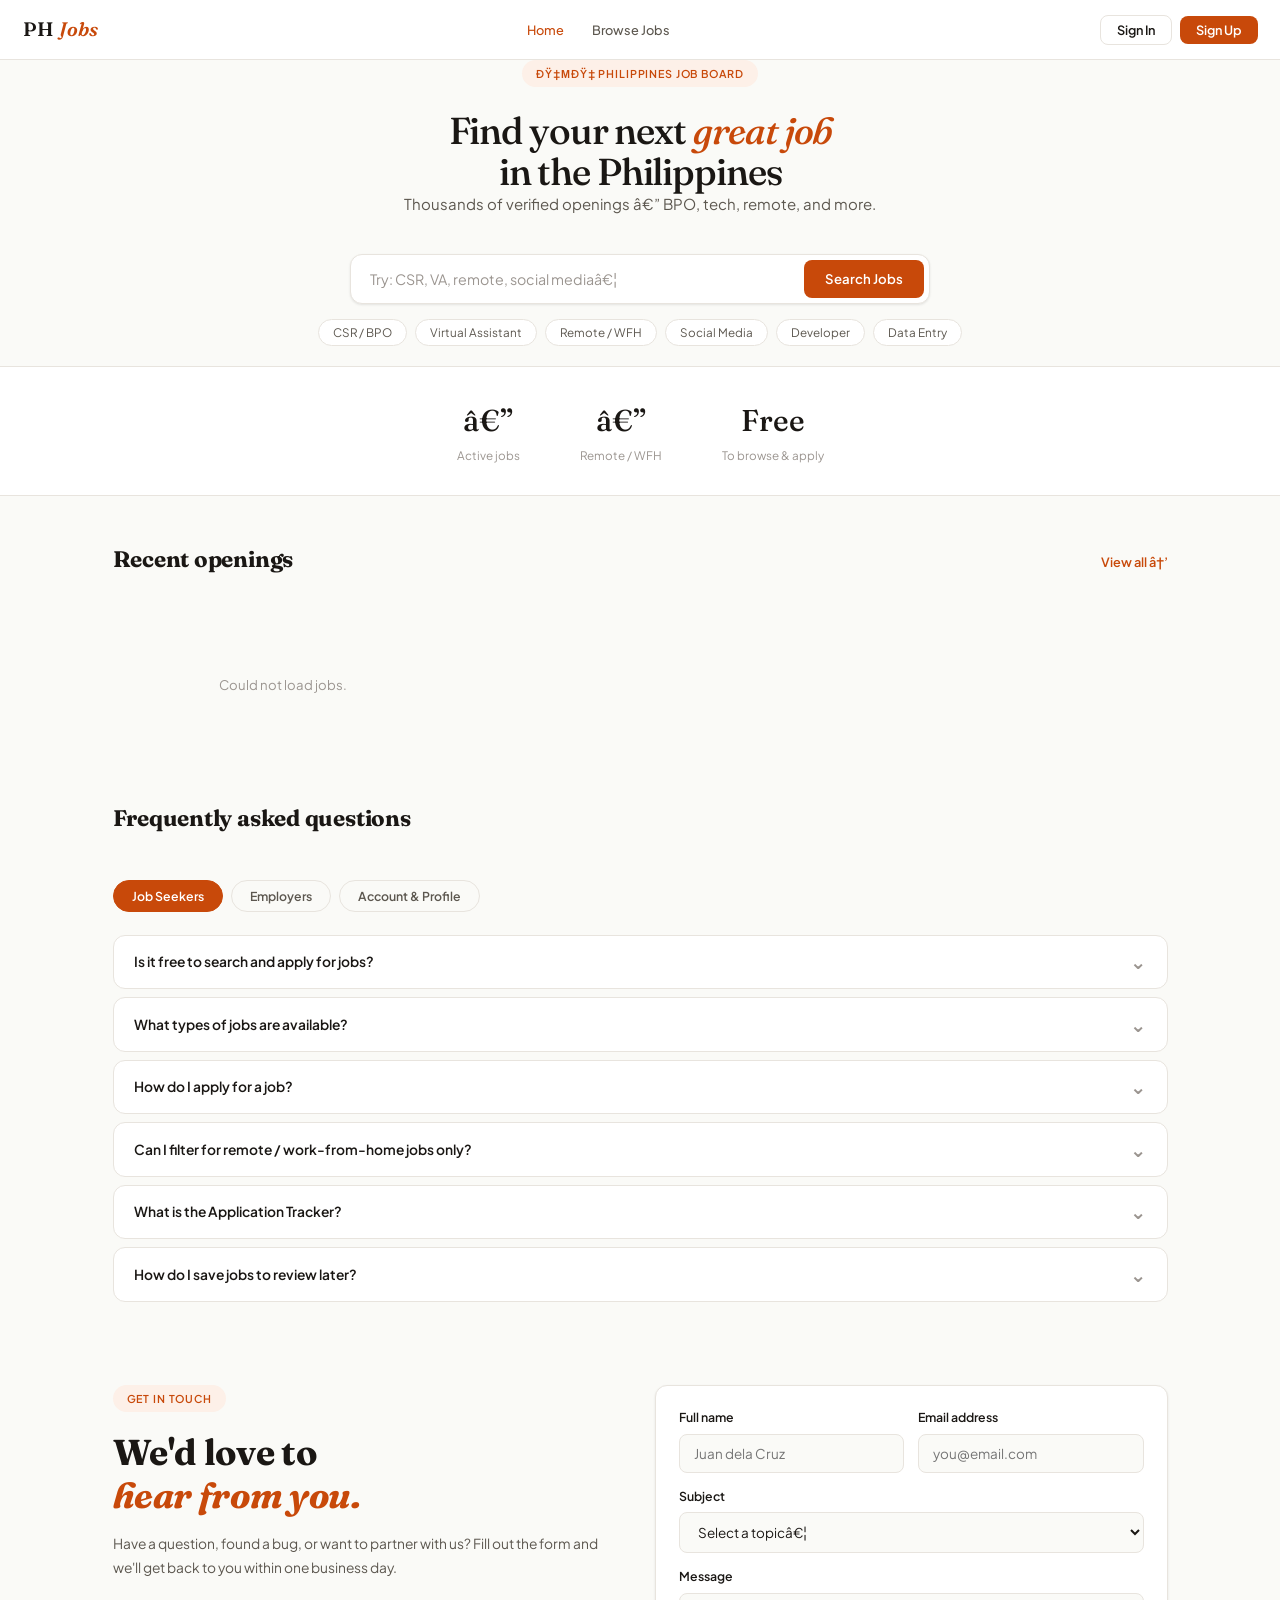
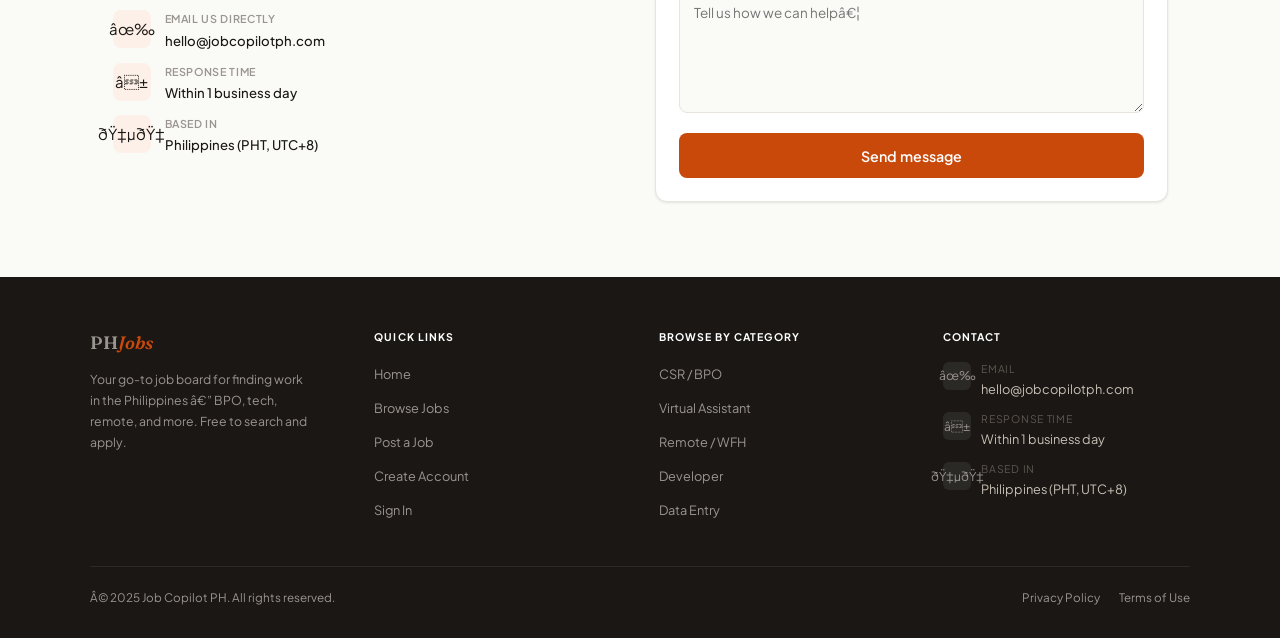
==== index.html @ 5a7975ee "V3: Original Job Copilot PH brand restored, working API, Part of RankFixer" ====
<!DOCTYPE html>
<html lang="en">
<head>
<meta charset="UTF-8" />
<meta name="viewport" content="width=device-width, initial-scale=1.0" />
<title>Job Copilot PH — Structured Remote Opportunities | Part of RankFixer</title>
<meta name="description" content="Job Copilot PH — curated operational roles within the RankFixer ecosystem. Facility-based teams, structured pathways, and workforce intelligence for the Philippine remote work market.">
<meta property="og:title" content="Job Copilot PH — Structured Remote Opportunities">
<meta property="og:description" content="Curated operational roles — part of the RankFixer managed workforce ecosystem.">
<meta property="og:url" content="https://jobs.rankfixer.co">
<meta property="og:type" content="website">
<link rel="icon" type="image/svg+xml" href="/favicon.svg">
<link rel="preconnect" href="https://fonts.googleapis.com" />
<link rel="preconnect" href="https://fonts.gstatic.com" crossorigin />
<link href="https://fonts.googleapis.com/css2?family=Fraunces:ital,opsz,wght@0,9..144,300;0,9..144,500;0,9..144,600;1,9..144,300&family=Plus+Jakarta+Sans:wght@400;500;600&display=swap" rel="stylesheet" />
<link rel="stylesheet" href="styles.css" />
<!-- Google tag (gtag.js) -->
<script async src="https://www.googletagmanager.com/gtag/js?id=G-9Y99CJ20H4"></script>
<script>
window.dataLayer = window.dataLayer || [];
function gtag(){dataLayer.push(arguments);}
gtag('js', new Date());
gtag('config', 'G-9Y99CJ20H4');

// Track engagement events
document.addEventListener('click', function(e) {
  var el = e.target.closest('.apply-btn');
  if (el) { gtag('event', 'click_apply', { event_category: 'engagement' }); return; }
  el = e.target.closest('.outline-btn');
  if (el) {
    if (el.textContent.includes('Save')) gtag('event', 'click_save', { event_category: 'engagement' });
    if (el.textContent.includes('Track')) gtag('event', 'click_track', { event_category: 'engagement' });
  }
});
// Track searches
var searchInput = document.querySelector('.hero-search input, #search-input');
if (searchInput) {
  searchInput.closest('form')?.addEventListener('submit', function() {
    gtag('event', 'search', { event_category: 'engagement', search_term: searchInput.value });
  });
}
</script>

</head>
<body>

<!-- TOAST -->
<div class="toast" id="toast"></div>

<!-- AUTH MODAL -->
<div class="modal-ov" id="auth-modal">
  <div class="modal">
    <button class="modal-x" onclick="closeModal()">âœ•</button>
    <h2 id="m-title">Welcome back.</h2>
    <p class="modal-sub" id="m-sub">Don't have an account? <span onclick="switchMode()">Sign up free</span></p>
    <div id="m-name-wrap" style="display:none">
      <div class="f-field"><label class="f-label">Full Name</label><input class="f-input" id="m-name" placeholder="Juan dela Cruz" /></div>
      <div class="f-field"><label class="f-label">I am a</label>
        <select class="f-select" id="m-role">
          <option value="job_seeker">Job Seeker</option>
          <option value="employer">Employer / Recruiter</option>
        </select>
      </div>
    </div>
    <div class="f-field"><label class="f-label">Email</label><input class="f-input" id="m-email" type="email" placeholder="you@email.com" /></div>
    <div class="f-field"><label class="f-label">Password</label><input class="f-input" id="m-pass" type="password" placeholder="â€¢â€¢â€¢â€¢â€¢â€¢â€¢â€¢" onkeydown="if(event.key==='Enter')submitAuth()" /></div>
    <div class="f-error" id="m-error"></div>
    <button class="f-submit" id="m-submit" onclick="submitAuth()">Sign In</button>
  </div>
</div>

<!-- NAV -->
<nav>
  <div class="nav-logo" onclick="go('home')">PH<span>Jobs</span></div>
  <div class="nav-links">
    <button class="nav-btn" id="nav-home"     onclick="go('home')">Home</button>
    <button class="nav-btn" id="nav-search"   onclick="go('search')">Browse Jobs</button>
    <button class="nav-btn" id="nav-saved"    onclick="go('saved')"    style="display:none">Saved</button>
    <button class="nav-btn" id="nav-tracker"  onclick="go('tracker')"  style="display:none">Tracker</button>
    <button class="nav-btn" id="nav-employer" onclick="go('employer')" style="display:none">Post a Job</button>
    <button class="nav-btn" id="nav-admin"    onclick="go('admin')"    style="display:none">Admin</button>
  </div>
  <div class="nav-auth" id="nav-auth">
    <button class="nav-signin" onclick="openModal('login')">Sign In</button>
    <button class="nav-signup" onclick="openModal('register')">Sign Up</button>
  </div>
</nav>

<!-- â”€â”€ HOME â”€â”€ -->
<div class="page" id="page-home">
  <div class="hero">
    <div class="eyebrow">ðŸ‡µðŸ‡­ Philippines Job Board</div>
    <h1>Find your next <em>great job</em><br/>in the Philippines</h1>
    <p>Thousands of verified openings â€” BPO, tech, remote, and more.</p>
    <div class="search-box">
      <input id="h-kw" type="text" placeholder="Try: CSR, VA, remote, social mediaâ€¦" onkeydown="if(event.key==='Enter')heroSearch()" />
      <button class="search-btn" onclick="heroSearch()">Search Jobs</button>
    </div>
    <div class="quick-tags">
      <button class="quick-tag" onclick="qSearch('CSR')">CSR / BPO</button>
      <button class="quick-tag" onclick="qSearch('Virtual Assistant')">Virtual Assistant</button>
      <button class="quick-tag" onclick="qSearch('Remote')">Remote / WFH</button>
      <button class="quick-tag" onclick="qSearch('Social Media')">Social Media</button>
      <button class="quick-tag" onclick="qSearch('Developer')">Developer</button>
      <button class="quick-tag" onclick="qSearch('Data Entry')">Data Entry</button>
    </div>
  </div>
  <div class="stats-bar">
    <div class="stat"><span class="stat-num" id="stat-total">â€”</span><div class="stat-label">Active jobs</div></div>
    <div class="stat"><span class="stat-num" id="stat-remote">â€”</span><div class="stat-label">Remote / WFH</div></div>
    <div class="stat"><span class="stat-num">Free</span><div class="stat-label">To browse & apply</div></div>
  </div>
  <div class="section">
    <div class="section-hdr">
      <h2 class="section-title">Recent openings</h2>
      <button class="section-link" onclick="go('search')">View all â†’</button>
    </div>
    <div id="home-jobs" class="jobs-grid"><div class="loading"><div class="spinner"></div></div></div>
  </div>

  <!-- â”€â”€ FAQ â”€â”€ -->
  <div class="section" style="padding-top:0;padding-bottom:5rem">
    <div class="section-hdr" style="margin-bottom:2rem">
      <h2 class="section-title">Frequently asked questions</h2>
    </div>
    <div>

      <!-- Tab switcher + accordion -->
      <div>
        <!-- Tab pills -->
        <div style="display:flex;gap:8px;flex-wrap:wrap;margin-bottom:1.5rem" id="faq-tabs">
          <button class="faq-tab-btn active" onclick="faqTab('seekers',this)">Job Seekers</button>
          <button class="faq-tab-btn" onclick="faqTab('employers',this)">Employers</button>
          <button class="faq-tab-btn" onclick="faqTab('account',this)">Account &amp; Profile</button>
        </div>

        <!-- Job Seekers -->
        <div class="faq-group" id="faq-seekers">
          <div class="faq-item">
            <button class="faq-q" onclick="faqToggle(this)">
              <span>Is it free to search and apply for jobs?</span>
              <span class="faq-chevron">&#8964;</span>
            </button>
            <div class="faq-a">Yes â€” browsing listings and applying is completely free for job seekers. No hidden fees, no subscriptions, and no pay-to-apply gates. Just create a free account and start applying.</div>
          </div>
          <div class="faq-item">
            <button class="faq-q" onclick="faqToggle(this)">
              <span>What types of jobs are available?</span>
              <span class="faq-chevron">&#8964;</span>
            </button>
            <div class="faq-a">Job Copilot PH lists over 3,500 verified openings across BPO / Customer Service, Virtual Assistant, Remote / Work-from-Home, Social Media Management, Software Development, and Data Entry. New listings are added every day.</div>
          </div>
          <div class="faq-item">
            <button class="faq-q" onclick="faqToggle(this)">
              <span>How do I apply for a job?</span>
              <span class="faq-chevron">&#8964;</span>
            </button>
            <div class="faq-a">Click any listing to view its full details, then hit Apply. If the employer provided an external application URL you'll be redirected there. Keeping your profile and resume up to date helps employers review you faster.</div>
          </div>
          <div class="faq-item">
            <button class="faq-q" onclick="faqToggle(this)">
              <span>Can I filter for remote / work-from-home jobs only?</span>
              <span class="faq-chevron">&#8964;</span>
            </button>
            <div class="faq-a">Yes. Use the "Remote only" toggle on the Browse Jobs page to instantly filter to WFH positions. You can also narrow results by job category, employment type, and salary range.</div>
          </div>
          <div class="faq-item">
            <button class="faq-q" onclick="faqToggle(this)">
              <span>What is the Application Tracker?</span>
              <span class="faq-chevron">&#8964;</span>
            </button>
            <div class="faq-a">The Application Tracker lets you log and monitor every job you've applied to in one place â€” statuses, dates, notes â€” so you stay organised throughout your job search.</div>
          </div>
          <div class="faq-item">
            <button class="faq-q" onclick="faqToggle(this)">
              <span>How do I save jobs to review later?</span>
              <span class="faq-chevron">&#8964;</span>
            </button>
            <div class="faq-a">Click the bookmark icon on any listing while browsing. All saved jobs appear under the Saved tab in your account. You need to be signed in for this feature to work.</div>
          </div>
        </div>

        <!-- Employers -->
        <div class="faq-group" id="faq-employers" style="display:none">
          <div class="faq-item">
            <button class="faq-q" onclick="faqToggle(this)">
              <span>Is it free to post a job?</span>
              <span class="faq-chevron">&#8964;</span>
            </button>
            <div class="faq-a">Yes, posting a job is free to start. Create an employer account, fill in the details, and your listing goes live to thousands of active job seekers in the Philippines immediately.</div>
          </div>
          <div class="faq-item">
            <button class="faq-q" onclick="faqToggle(this)">
              <span>What information do I need to post a job?</span>
              <span class="faq-chevron">&#8964;</span>
            </button>
            <div class="faq-a">You'll need a job title, company name, work setup (on-site, remote, or hybrid), employment type, and a job description. Salary range and an external application URL are optional but recommended.</div>
          </div>
          <div class="faq-item">
            <button class="faq-q" onclick="faqToggle(this)">
              <span>Can I edit or remove a job posting after publishing?</span>
              <span class="faq-chevron">&#8964;</span>
            </button>
            <div class="faq-a">Yes. Manage all your active listings from the Your Postings section in your employer dashboard. You can update details or delete a listing once the position has been filled.</div>
          </div>
          <div class="faq-item">
            <button class="faq-q" onclick="faqToggle(this)">
              <span>What types of candidates will I reach?</span>
              <span class="faq-chevron">&#8964;</span>
            </button>
            <div class="faq-a">Job Copilot PH focuses on the Philippine talent market â€” BPO, customer service, tech, virtual assistant, and administrative roles. A significant share of candidates are actively seeking remote and WFH opportunities.</div>
          </div>
          <div class="faq-item">
            <button class="faq-q" onclick="faqToggle(this)">
              <span>How do applicants apply through my listing?</span>
              <span class="faq-chevron">&#8964;</span>
            </button>
            <div class="faq-a">Each listing has a unique shareable URL. If you provide an external application link, candidates are redirected there to complete their application â€” keeping you in full control of the hiring process.</div>
          </div>
        </div>

        <!-- Account & Profile -->
        <div class="faq-group" id="faq-account" style="display:none">
          <div class="faq-item">
            <button class="faq-q" onclick="faqToggle(this)">
              <span>How do I create an account?</span>
              <span class="faq-chevron">&#8964;</span>
            </button>
            <div class="faq-a">Click Sign Up at the top of the page, choose Job Seeker or Employer / Recruiter, then enter your name, email, and password. It's free and takes under a minute.</div>
          </div>
          <div class="faq-item">
            <button class="faq-q" onclick="faqToggle(this)">
              <span>How do I set up my job seeker profile?</span>
              <span class="faq-chevron">&#8964;</span>
            </button>
            <div class="faq-a">After signing in go to My Profile. You can add your professional identity, bio, skills with proficiency ratings, work experience, education, and upload your resume as a PDF. A complete profile helps employers find and evaluate you faster.</div>
          </div>
          <div class="faq-item">
            <button class="faq-q" onclick="faqToggle(this)">
              <span>Can employers see my profile publicly?</span>
              <span class="faq-chevron">&#8964;</span>
            </button>
            <div class="faq-a">Yes â€” your profile has a public URL where employers can view your bio, skills, experience, education, and download your uploaded resume PDF. Changes you save appear on your public profile immediately.</div>
          </div>
          <div class="faq-item">
            <button class="faq-q" onclick="faqToggle(this)">
              <span>What work setup preferences can I set?</span>
              <span class="faq-chevron">&#8964;</span>
            </button>
            <div class="faq-a">You can set your availability to Full Remote (Home-based), Hybrid, or On-site Only. This lets employers immediately see what arrangement you're open to, improving your match quality.</div>
          </div>
        </div>
      </div>
    </div>
  </div>

  <!-- â”€â”€ CONTACT â”€â”€ -->
  <div class="section contact-section">
    <div class="contact-grid">

      <!-- Info panel -->
      <div class="contact-info">
        <div class="eyebrow" style="margin-bottom:1.25rem">Get in touch</div>
        <h2 class="section-title" style="font-size:clamp(1.6rem,4vw,2.4rem);line-height:1.2;margin-bottom:1rem">We'd love to<br/><em style="font-style:italic;color:var(--accent)">hear from you.</em></h2>
        <p style="color:var(--text-sub);font-size:.92rem;line-height:1.75;margin-bottom:2rem">Have a question, found a bug, or want to partner with us? Fill out the form and we'll get back to you within one business day.</p>
        <div style="display:flex;flex-direction:column;gap:12px">
          <div class="contact-meta-item">
            <div class="contact-meta-icon">âœ‰</div>
            <div>
              <div class="contact-meta-label">Email us directly</div>
              <div class="contact-meta-val">hello@jobcopilotph.com</div>
            </div>
          </div>
          <div class="contact-meta-item">
            <div class="contact-meta-icon">â±</div>
            <div>
              <div class="contact-meta-label">Response time</div>
              <div class="contact-meta-val">Within 1 business day</div>
            </div>
          </div>
          <div class="contact-meta-item">
            <div class="contact-meta-icon">ðŸ‡µðŸ‡­</div>
            <div>
              <div class="contact-meta-label">Based in</div>
              <div class="contact-meta-val">Philippines (PHT, UTC+8)</div>
            </div>
          </div>
        </div>
      </div>

      <!-- Form card -->
      <div class="contact-card" id="contact-card">

        <!-- Form state -->
        <div id="contact-form-body">
          <div class="contact-row">
            <div class="f-field" style="margin:0">
              <label class="f-label">Full name</label>
              <input class="f-input" id="cf-name" placeholder="Juan dela Cruz" />
            </div>
            <div class="f-field" style="margin:0">
              <label class="f-label">Email address</label>
              <input class="f-input" id="cf-email" type="email" placeholder="you@email.com" />
            </div>
          </div>
          <div class="f-field" style="margin-bottom:14px">
            <label class="f-label">Subject</label>
            <select class="f-select" id="cf-subject">
              <option value="">Select a topicâ€¦</option>
              <option value="General inquiry">General inquiry</option>
              <option value="Job seeker support">Job seeker support</option>
              <option value="Employer support">Employer support</option>
              <option value="Report a bug">Report a bug</option>
              <option value="Partnership / advertising">Partnership / advertising</option>
              <option value="Other">Other</option>
            </select>
          </div>
          <div class="f-field" style="margin-bottom:6px">
            <label class="f-label">Message</label>
            <textarea class="f-textarea" id="cf-message" placeholder="Tell us how we can helpâ€¦" style="min-height:120px;resize:vertical"></textarea>
          </div>
          <div class="f-error" id="cf-error"></div>
          <button class="f-submit" id="cf-submit" onclick="submitContact()" style="margin-top:14px">Send message</button>
        </div>

        <!-- Success state -->
        <div id="contact-success" style="display:none;text-align:center;padding:2.5rem 1rem">
          <div style="width:52px;height:52px;border-radius:50%;background:var(--remote-bg);display:flex;align-items:center;justify-content:center;margin:0 auto 1.25rem;font-size:1.4rem">âœ“</div>
          <h3 style="font-family:var(--font-d);font-size:1.4rem;font-weight:500;margin-bottom:.5rem">Message sent!</h3>
          <p style="color:var(--text-sub);font-size:.9rem">Thanks for reaching out. We'll reply within one business day.</p>
          <button class="outline-btn" onclick="resetContact()" style="margin-top:1.5rem;font-size:.85rem;padding:.6rem 1.5rem">Send another</button>
        </div>

      </div>
    </div>
  </div>

  <!-- â”€â”€ FOOTER â”€â”€ -->
  <footer class="site-footer">
    <div class="footer-inner">
      <div class="footer-grid">

        <!-- Brand -->
        <div class="footer-brand">
          <div class="nav-logo" onclick="go('home')" style="cursor:pointer">PH<span>Jobs</span></div>
          <p class="footer-tagline">Your go-to job board for finding work in the Philippines â€” BPO, tech, remote, and more. Free to search and apply.</p>
        </div>

        <!-- Quick links -->
        <div>
          <div class="footer-col-title">Quick Links</div>
          <ul class="footer-links">
            <li><button onclick="go('home')">Home</button></li>
            <li><button onclick="go('search')">Browse Jobs</button></li>
            <li><button onclick="go('employer')">Post a Job</button></li>
            <li><button onclick="openModal('register')">Create Account</button></li>
            <li><button onclick="openModal('login')">Sign In</button></li>
          </ul>
        </div>

        <!-- Job categories -->
        <div>
          <div class="footer-col-title">Browse by Category</div>
          <ul class="footer-links">
            <li><button onclick="qSearch('CSR')">CSR / BPO</button></li>
            <li><button onclick="qSearch('Virtual Assistant')">Virtual Assistant</button></li>
            <li><button onclick="qSearch('Remote')">Remote / WFH</button></li>
            <li><button onclick="qSearch('Developer')">Developer</button></li>
            <li><button onclick="qSearch('Data Entry')">Data Entry</button></li>
          </ul>
        </div>

        <!-- Contact -->
        <div>
          <div class="footer-col-title">Contact</div>
          <div class="footer-contact-item">
            <div class="footer-contact-icon">âœ‰</div>
            <div>
              <div class="footer-contact-label">Email</div>
              <div class="footer-contact-val">hello@jobcopilotph.com</div>
            </div>
          </div>
          <div class="footer-contact-item">
            <div class="footer-contact-icon">â±</div>
            <div>
              <div class="footer-contact-label">Response time</div>
              <div class="footer-contact-val">Within 1 business day</div>
            </div>
          </div>
          <div class="footer-contact-item">
            <div class="footer-contact-icon">ðŸ‡µðŸ‡­</div>
            <div>
              <div class="footer-contact-label">Based in</div>
              <div class="footer-contact-val">Philippines (PHT, UTC+8)</div>
            </div>
          </div>
        </div>

      </div>

      <!-- Bottom bar -->
      <div class="footer-bottom">
        <span class="footer-copy">Â© 2025 Job Copilot PH. All rights reserved.</span>
        <div class="footer-legal">
          <a href="#">Privacy Policy</a>
          <a href="#">Terms of Use</a>
        </div>
      </div>
    </div>
  </footer>

</div>

<!-- â”€â”€ SEARCH â”€â”€ -->
<div class="page" id="page-search">
  <div class="search-page">
    <div class="toolbar">
      <div class="toolbar-wrap">
        <input class="toolbar-input" id="s-kw" placeholder="Job title, skill, keywordâ€¦" oninput="fetchSug(this.value)" onkeydown="if(event.key==='Enter')doSearch()" style="width:100%" />
        <div class="suggest-drop" id="sug-box"></div>
      </div>
      <input class="toolbar-input" id="s-city" placeholder="City (e.g. Davao, Manila)" onkeydown="if(event.key==='Enter')doSearch()" style="max-width:180px" />
      <label class="remote-label"><div class="toggle" id="rem-tog" onclick="togRem()"></div>Remote only</label>
      <button class="toolbar-btn" onclick="doSearch()">Search</button>
    </div>
    <div class="results-meta" id="res-meta" style="display:none"><span id="res-count"></span></div>
    <div id="jobs-con"><div class="loading"><div class="spinner"></div></div></div>
    <div class="pagination" id="pg"></div>
  </div>
</div>

<!-- â”€â”€ JOB DETAIL â”€â”€ -->
<div class="page" id="page-detail">
  <div class="detail-wrap">
    <button class="back-btn" onclick="goBack()">â† Back</button>
    <div id="detail-con"><div class="loading"><div class="spinner"></div></div></div>
  </div>
</div>

<!-- â”€â”€ SAVED â”€â”€ -->
<div class="page" id="page-saved">
  <div class="saved-page">
    <div class="section-hdr"><h2 class="section-title">Saved Jobs</h2></div>
    <div id="saved-con"><div class="loading"><div class="spinner"></div></div></div>
  </div>
</div>

<!-- â”€â”€ TRACKER â”€â”€ -->
<div class="page" id="page-tracker">
  <div class="tracker-page">
    <div class="section-hdr"><h2 class="section-title">Application Tracker</h2></div>
    <div class="status-tabs" id="trk-tabs"></div>
    <div id="trk-con"><div class="loading"><div class="spinner"></div></div></div>
  </div>
</div>

<!-- â”€â”€ UPDATE PROFILE â”€â”€ -->
<div class="page" id="page-profile">
  <div class="profile-edit-page">
    <div class="profile-edit-hdr">
      <h2>My Profile</h2>
      <div class="strength-badge partial" id="strength-badge">Building profileâ€¦</div>
    </div>

    <!-- Identity -->
    <div class="profile-block">
      <div class="block-label">Professional Identity</div>
      <div class="f-row">
        <div><label class="f-label">Full Name</label><input class="f-input" id="p-name" placeholder="Juan dela Cruz" /></div>
        <div><label class="f-label">LinkedIn URL</label><input class="f-input" id="p-linkedin" type="url" placeholder="https://linkedin.com/in/username" /></div>
      </div>
      <div class="f-row">
        <div><label class="f-label">Email</label><input class="f-input" id="p-email" readonly style="opacity:.6" /></div>
        <div><label class="f-label">Mobile</label><input class="f-input" id="p-phone" placeholder="+63 9XX XXX XXXX" /></div>
      </div>
      <div class="f-row">
        <div><label class="f-label">Looking for</label><input class="f-input" id="p-jobtitle" placeholder="Virtual Assistant, CSRâ€¦" /></div>
        <div><label class="f-label">Location</label><input class="f-input" id="p-location" placeholder="Davao City" /></div>
      </div>
      <div class="f-row">
        <div class="full"><label class="f-label">Availability</label>
          <select class="f-select" id="p-avail">
            <option value="">Selectâ€¦</option>
            <option value="remote">Full Remote (Home-based)</option>
            <option value="hybrid">Hybrid</option>
            <option value="onsite">On-site Only</option>
          </select>
        </div>
      </div>
      <div class="f-row">
        <div class="full"><label class="f-label">Bio</label><textarea class="f-textarea" id="p-bio" placeholder="Brief intro about yourselfâ€¦" style="min-height:80px"></textarea></div>
      </div>
    </div>

    <!-- Skills -->
    <div class="profile-block">
      <div class="block-label">Skills & Expertise</div>
      <span class="helper">Rate your proficiency: 1 star = Beginner, 5 stars = Expert</span>
      <div id="skills-list"></div>
      <div style="display:flex;gap:10px;margin-bottom:.75rem">
        <input class="f-input" id="new-skill" placeholder="Skill name (e.g. PostgreSQL)" style="margin-bottom:0;flex:1" />
        <div class="star-row" id="new-skill-stars">
          <span class="star on" data-v="1" onclick="setNewSkillStar(1)">â˜…</span>
          <span class="star on" data-v="2" onclick="setNewSkillStar(2)">â˜…</span>
          <span class="star on" data-v="3" onclick="setNewSkillStar(3)">â˜…</span>
          <span class="star" data-v="4" onclick="setNewSkillStar(4)">â˜…</span>
          <span class="star" data-v="5" onclick="setNewSkillStar(5)">â˜…</span>
        </div>
      </div>
      <button class="add-btn" onclick="addSkill()">+ Add Skill</button>
    </div>

    <!-- Experience -->
    <div class="profile-block">
      <div class="block-label">Work Experience</div>
      <div id="exp-list"></div>
      <div class="nested-item" id="new-exp-form" style="display:none">
        <div class="f-row"><div><label class="f-label">Job Title</label><input class="f-input" id="ne-title" placeholder="e.g. Virtual Assistant" /></div><div><label class="f-label">Company</label><input class="f-input" id="ne-company" placeholder="Company name" /></div></div>
        <div class="f-row"><div><label class="f-label">Start Date</label><input class="f-input" id="ne-start" type="month" /></div><div><label class="f-label">End Date</label><input class="f-input" id="ne-end" type="month" placeholder="Leave blank if current" /></div></div>
        <div style="display:flex;gap:8px">
          <button class="toolbar-btn" onclick="saveExp()">Save</button>
          <button class="emp-btn" onclick="document.getElementById('new-exp-form').style.display='none'">Cancel</button>
        </div>
      </div>
      <button class="add-btn" onclick="document.getElementById('new-exp-form').style.display='block'">+ Add Experience</button>
    </div>

    <!-- Education -->
    <div class="profile-block">
      <div class="block-label">Education</div>
      <div id="edu-list"></div>
      <div class="nested-item" id="new-edu-form" style="display:none">
        <div class="f-row">
          <div><label class="f-label">School</label><input class="f-input" id="ne-school" list="ph-schools" placeholder="Start typing school nameâ€¦" /></div>
          <div><label class="f-label">Degree</label><input class="f-input" id="ne-degree" placeholder="e.g. BS Information Technology" /></div>
        </div>
        <datalist id="ph-schools">
          <option value="Ateneo de Davao University" /><option value="De La Salle University" />
          <option value="University of Mindanao" /><option value="University of the Philippines" />
          <option value="University of Santo Tomas" /><option value="Silliman University" />
          <option value="Mapua University" /><option value="Far Eastern University" />
        </datalist>
        <div class="f-row"><div><label class="f-label">Graduation Year</label><input class="f-input" id="ne-year" type="number" placeholder="2020" min="1950" max="2030" /></div></div>
        <div style="display:flex;gap:8px">
          <button class="toolbar-btn" onclick="saveEdu()">Save</button>
          <button class="emp-btn" onclick="document.getElementById('new-edu-form').style.display='none'">Cancel</button>
        </div>
      </div>
      <button class="add-btn" onclick="document.getElementById('new-edu-form').style.display='block'">+ Add Education</button>
    </div>

    <!-- Resume -->
    <div class="profile-block">
      <div class="block-label">Resume / CV</div>
      <span class="helper">Upload your resume PDF so employers can download it from your public profile.</span>
      <input class="f-input" id="p-resume-url" placeholder="Paste a URL to your resume PDF (e.g. Google Drive link)" />
    </div>

    <button class="prof-save-btn" onclick="saveProfile()">Save Profile Changes</button>
    <p style="text-align:center;font-size:.78rem;color:var(--text-muted);margin-top:.75rem">Changes are reflected on your public profile immediately.</p>
    <div style="text-align:center;margin-top:1.5rem">
      <button class="section-link" onclick="doLogout()">Sign Out â†’</button>
    </div>
  </div>
</div>

<!-- â”€â”€ PUBLIC PROFILE â”€â”€ -->
<div class="page" id="page-pub-profile">
  <div class="pub-profile-wrap">
    <button class="back-btn" onclick="goBack()">â† Back</button>
    <div id="pub-profile-con"><div class="loading"><div class="spinner"></div></div></div>
  </div>
</div>

<!-- â”€â”€ EMPLOYER â”€â”€ -->
<div class="page" id="page-employer">
  <div class="employer-page">
    <div class="emp-hero">
      <div>
        <h1>Hire great talent<br/><em style="font-style:italic;color:var(--accent)">in the Philippines.</em></h1>
        <p>Post jobs directly to thousands of active job seekers â€” BPO, tech, remote, and more. Free to start.</p>
      </div>
      <button class="emp-cta" onclick="togglePostForm()">+ Post a Job</button>
    </div>
    <div class="emp-stats">
      <div class="emp-stat"><span class="emp-stat-num" id="emp-total">â€”</span><div class="emp-stat-label">Active job seekers</div></div>
      <div class="emp-stat"><span class="emp-stat-num" id="emp-remote">â€”</span><div class="emp-stat-label">Remote seekers</div></div>
      <div class="emp-stat"><span class="emp-stat-num">Free</span><div class="emp-stat-label">To post</div></div>
    </div>
    <div class="post-form" id="post-form" style="display:none">
      <h3 style="font-family:var(--font-d);font-size:1.3rem;font-weight:500;margin-bottom:1.5rem">Post a New Job</h3>
      <div class="form-grid">
        <div><label class="f-label">Job Title *</label><input class="f-input" id="pj-title" placeholder="e.g. Virtual Assistant" /></div>
        <div><label class="f-label">Company *</label><input class="f-input" id="pj-company" placeholder="Your company name" /></div>
        <div><label class="f-label">City</label><input class="f-input" id="pj-city" placeholder="Davao City" /></div>
        <div><label class="f-label">Work Setup</label>
          <select class="f-select" id="pj-remote"><option value="">On-site</option><option value="remote">Remote / WFH</option><option value="hybrid">Hybrid</option></select>
        </div>
        <div><label class="f-label">Employment Type</label>
          <select class="f-select" id="pj-type"><option value="">Selectâ€¦</option><option>Full-time</option><option>Part-time</option><option>Contract</option><option>Freelance</option><option>Internship</option></select>
        </div>
        <div><label class="f-label">Salary Range (â‚±)</label>
          <div style="display:flex;gap:8px"><input class="f-input" id="pj-sal-min" placeholder="Min" style="margin-bottom:0" /><input class="f-input" id="pj-sal-max" placeholder="Max" style="margin-bottom:0" /></div>
        </div>
        <div class="full"><label class="f-label">Job Description *</label><textarea class="f-textarea" id="pj-desc" placeholder="Describe the roleâ€¦" style="min-height:120px"></textarea></div>
        <div class="full"><label class="f-label">Application URL</label><input class="f-input" id="pj-url" placeholder="https://yoursite.com/apply" /></div>
      </div>
      <div style="display:flex;gap:10px">
        <button class="post-submit" onclick="submitJob()">Post Job</button>
        <button class="emp-btn" onclick="togglePostForm()">Cancel</button>
      </div>
    </div>
    <div id="emp-jobs-sec" style="display:none">
      <div class="section-hdr"><h3 class="section-title" style="font-size:1.1rem">Your Postings</h3></div>
      <div id="emp-jobs-list"></div>
    </div>
  </div>
</div>

<!-- â”€â”€ ADMIN â”€â”€ -->
<div class="page" id="page-admin">
  <div class="admin-page">
    <h2 style="font-family:var(--font-d);font-size:1.8rem;font-weight:500;margin-bottom:1.5rem;letter-spacing:-.02em">Admin Dashboard</h2>
    <div class="admin-tabs">
      <button class="admin-tab active" onclick="swAdmin('overview',this)">Overview</button>
      <button class="admin-tab" onclick="swAdmin('sources',this)">Sources</button>
      <button class="admin-tab" onclick="swAdmin('users',this)">Users</button>
    </div>
    <div class="admin-sec active" id="adm-overview">
      <div class="admin-stat-grid" id="adm-stats"><div class="loading"><div class="spinner"></div></div></div>
    </div>
    <div class="admin-sec" id="adm-sources"><div id="adm-src-con"><div class="loading"><div class="spinner"></div></div></div></div>
    <div class="admin-sec" id="adm-users"><div class="empty"><div class="empty-icon">ðŸ”</div><h3>User management</h3><p>Manage users directly in the Supabase dashboard.</p></div></div>
  </div>
</div>

<script>
var API = 'https://jobcopilot-api-zeuk.onrender.com';
var tok = localStorage.getItem('_jc_tok') || null;
var CU  = (function(){ try{ return JSON.parse(localStorage.getItem('_jc_user') || 'null'); } catch(e){ localStorage.removeItem('_jc_user'); return null; } })();
var savedIds = {};
var curPage = 1, totPages = 1, remOnly = false, prevPg = 'home';
var modalMode = 'login', newSkillProf = 3;
var sugTimer = null, trkFilter = 'all', allApps = [];
var adminLoaded = false;

// â”€â”€ UTILS â”€â”€
function $(id){ return document.getElementById(id); }
function esc(s){ if(!s)return''; return String(s).replace(/&/g,'&amp;').replace(/</g,'&lt;').replace(/>/g,'&gt;').replace(/"/g,'&quot;'); }
function ago(d){ if(!d)return''; var diff=Math.floor((Date.now()-new Date(d))/86400000); if(diff===0)return'Today'; if(diff===1)return'Yesterday'; if(diff<7)return diff+'d ago'; if(diff<30)return Math.floor(diff/7)+'w ago'; return Math.floor(diff/30)+'mo ago'; }
function fmtSal(mn,mx,c){ if(!mn&&!mx)return null; c=c||'â‚±'; var f=function(n){return n>=1000?Math.round(n/1000)+'k':n;}; if(mn&&mx)return c+f(mn)+'â€“'+f(mx); if(mx)return'Up to '+c+f(mx); return c+f(mn)+'+'; }
function ini(n){ return(n||'?').trim()[0].toUpperCase(); }
function toast(m,d){ var t=$('toast'); t.textContent=m; t.classList.add('show'); setTimeout(function(){ t.classList.remove('show'); },d||3000); }
function starsHtml(n){
  var h=''; for(var i=1;i<=5;i++){
    if(i<=n) h+='<span class="stars"><span class="on">â˜…</span></span>';
    else h+='<span class="stars"><span class="off">â˜…</span></span>';
  }
  return '<div class="stars">'+h+'</div>';
}
function starsHtmlInline(n){
  var h='<div class="stars">';
  for(var i=1;i<=5;i++) h+='<span class="'+(i<=n?'on':'off')+'">â˜…</span>';
  return h+'</div>';
}

async function api(path,opts,auth){
  var h={'Content-Type':'application/json'};
  if(auth&&tok) h['Authorization']='Bearer '+tok;
  opts=opts||{};
  var r=await fetch(API+path,Object.assign({},opts,{headers:Object.assign({},h,opts.headers||{})}));
  if(r.status===401&&auth){ doLogout(); throw new Error('Session expired'); }
  return r.json();
}

// â”€â”€ NAV â”€â”€
function updateNav(){
  var a=!!CU;
  if(a){
    var letter=ini(CU.name||CU.email||'U');
    var sets=getSettings();
    $('nav-auth').innerHTML='<div class="nav-user-wrap" id="nav-user-wrap">'
      +'<button class="nav-av-btn" onclick="togNavDD()" title="'+(CU.name||CU.email||'Account')+'">'+letter+'</button>'
      +'<div class="nav-dropdown" id="nav-dd">'
      +'<button class="nav-dd-item" onclick="closeNavDD();go(\'profile\')">ðŸ‘¤ My Profile</button>'
      +'<button class="nav-dd-item" onclick="closeNavDD();go(\'saved\')">ðŸ”– Saved Jobs</button>'
      +'<button class="nav-dd-item" onclick="closeNavDD();go(\'tracker\')">ðŸ“‹ Applications</button>'
      +'<div class="nav-dd-divider"></div>'
      +'<div class="nav-dd-section">Settings</div>'
      +'<div class="nav-dd-row" onclick="togNotif()">'
      +'<span class="nav-dd-row-label">Notifications</span>'
      +'<div class="toggle'+(sets.notif?' on':'')+'" id="notif-tog"></div>'
      +'</div>'
      +'<div class="nav-dd-row" onclick="togPrivacy()">'
      +'<span class="nav-dd-row-label">Public Profile</span>'
      +'<div class="toggle'+(sets.pub?' on':'')+'" id="pub-tog"></div>'
      +'</div>'
      +'<div class="nav-dd-divider"></div>'
      +'<button class="nav-dd-item danger" onclick="closeNavDD();doLogout()">Sign Out</button>'
      +'</div></div>';
  } else {
    $('nav-auth').innerHTML='<button class="nav-signin" onclick="openModal(\'login\')">Sign In</button>'
      +'<button class="nav-signup" onclick="openModal(\'register\')">Sign Up</button>';
  }
  $('nav-saved').style.display    = a?'':'none';
  $('nav-tracker').style.display  = a?'':'none';
  $('nav-employer').style.display = (a&&CU&&(CU.role==='employer'||CU.role==='admin'))?'':'none';
  $('nav-admin').style.display    = (a&&CU&&CU.email&&CU.email.indexOf('admin')>-1)?'':'none';
  // Sync mobile tabs
  var ms=$('mobt-saved');    if(ms) ms.style.display=a?'':'none';
  var mt=$('mobt-tracker');  if(mt) mt.style.display=a?'':'none';
  var pl=$('mobt-profile-label'); if(pl) pl.textContent=a?(CU.name||'Profile'):'';
  var mp=$('mobt-profile'); if(mp) mp.style.display=a?'':'none';
}
function togNavDD(){ var dd=$('nav-dd'); if(dd) dd.classList.toggle('open'); }
function closeNavDD(){ var dd=$('nav-dd'); if(dd) dd.classList.remove('open'); }
function getSettings(){ try{ return JSON.parse(localStorage.getItem('_jc_settings')||'{"notif":true,"pub":true}'); }catch(e){ return {notif:true,pub:true}; } }
function saveSettings(s){ localStorage.setItem('_jc_settings',JSON.stringify(s)); }
function togNotif(){ var s=getSettings(); s.notif=!s.notif; saveSettings(s); var t=$('notif-tog'); if(t) t.classList.toggle('on',s.notif); toast(s.notif?'Notifications on':'Notifications off'); }
function togPrivacy(){ var s=getSettings(); s.pub=!s.pub; saveSettings(s); var t=$('pub-tog'); if(t) t.classList.toggle('on',s.pub); toast(s.pub?'Profile is now public':'Profile is now private'); }

// â”€â”€ PAGES â”€â”€
function go(name){
  document.querySelectorAll('.page').forEach(function(p){ p.classList.remove('active'); });
  document.querySelectorAll('.nav-btn').forEach(function(b){ b.classList.remove('active'); });
  document.querySelectorAll('.mob-tab').forEach(function(b){ b.classList.remove('active'); });
  var pg=$('page-'+name);
  if(pg) pg.classList.add('active');
  var nb=$('nav-'+name);
  if(nb) nb.classList.add('active');
  var mb=$('mobt-'+name);
  if(mb) mb.classList.add('active');
  window.scrollTo(0,0);
  if(name==='home')        loadHome();
  if(name==='search')      doSearch();
  if(name==='saved')       loadSaved();
  if(name==='tracker')     loadTracker();
  if(name==='profile')     loadProfile();
  if(name==='employer'){ loadEmpStats(); loadEmpJobs(); }
  if(name==='admin')       loadAdmin();
}
function goBack(){ go(prevPage||'search'); }

// â”€â”€ AUTH MODAL â”€â”€
function openModal(mode){ modalMode=mode; renderModal(); $('auth-modal').classList.add('open'); }
function closeModal(){ $('auth-modal').classList.remove('open'); }
function switchMode(){ modalMode=modalMode==='login'?'register':'login'; renderModal(); }
function renderModal(){
  var isL=modalMode==='login';
  $('m-title').textContent=isL?'Welcome back.':'Create account.';
  $('m-sub').innerHTML=isL?'Don\'t have an account? <span onclick="switchMode()">Sign up free</span>':'Already have an account? <span onclick="switchMode()">Sign in</span>';
  $('m-name-wrap').style.display=isL?'none':'block';
  $('m-submit').textContent=isL?'Sign In':'Create Account';
  $('m-error').classList.remove('show');
}
async function submitAuth(){
  var email=$('m-email').value.trim(), pass=$('m-pass').value;
  var err=$('m-error');
  if(!email||!pass){ err.textContent='Email and password required.'; err.classList.add('show'); return; }
  $('m-submit').disabled=true; $('m-submit').textContent='Please waitâ€¦';
  try{
    var res;
    if(modalMode==='login'){
      res=await api('/api/auth/login',{method:'POST',body:JSON.stringify({email:email,password:pass})});
    } else {
      var name=$('m-name').value.trim(), role=$('m-role').value;
      res=await api('/api/auth/register',{method:'POST',body:JSON.stringify({email:email,password:pass,full_name:name,role:role})});
      if(res.success){ toast('âœ‰ï¸ Check your email to confirm.'); closeModal(); $('m-submit').disabled=false; renderModal(); return; }
    }
    if(!res.success) throw new Error(res.error||'Authentication failed');
    tok=res.data.session.access_token; CU=res.data.user;
    localStorage.setItem('_jc_tok',tok);
    localStorage.setItem('_jc_user',JSON.stringify(CU));
    closeModal(); updateNav(); toast('Welcome! ðŸ‘‹'); loadSavedIds();
  } catch(e){ err.textContent=e.message; err.classList.add('show'); }
  finally{ $('m-submit').disabled=false; renderModal(); }
}
function doLogout(){
  tok=null; CU=null; savedIds={};
  localStorage.removeItem('_jc_tok'); localStorage.removeItem('_jc_user');
  updateNav(); go('home'); toast('Signed out.');
}

// â”€â”€ HOME â”€â”€
async function loadHome(){
  try{
    var s=await api('/api/stats');
    if(s.success){ $('stat-total').textContent=(s.data.totalJobs||0).toLocaleString(); $('stat-remote').textContent=(s.data.remoteJobs||0).toLocaleString(); }
    var j=await api('/api/jobs?limit=6');
    $('home-jobs').innerHTML=(j.success&&j.data.length)?j.data.map(jobCardHtml).join(''):'<div class="empty"><div class="empty-icon">ðŸ”</div><h3>No jobs yet</h3></div>';
  } catch(e){ $('home-jobs').innerHTML='<div class="empty"><p>Could not load jobs.</p></div>'; }
}
function heroSearch(){ $('s-kw').value=$('h-kw').value.trim(); go('search'); }
function qSearch(kw){ $('s-kw').value=kw; go('search'); }

function jobCardHtml(j){
  var sal=fmtSal(j.salary_min,j.salary_max,j.salary_currency);
  var isR=j.remote_type==='remote';
  var isN=j.posted_at&&(Date.now()-new Date(j.posted_at))/86400000<2;
  return '<div class="job-card" onclick="openJob(\''+esc(j.id)+'\',\'home\')">'
    +'<div class="card-top"><div class="av">'+ini(j.company)+'</div>'
    +'<div><div class="card-title">'+esc(j.title)+'</div><div class="card-company">'+esc(j.company||'Company')+'</div></div></div>'
    +'<div class="tags">'
    +(j.city?'<span class="tag">ðŸ“ '+esc(j.city)+'</span>':'')
    +(isR?'<span class="tag remote">ðŸ  Remote</span>':'')
    +(j.employment_type?'<span class="tag">'+esc(j.employment_type)+'</span>':'')
    +(sal?'<span class="tag salary">'+sal+'</span>':'')
    +(isN?'<span class="tag new-tag">New</span>':'')
    +'</div>'
    +'<div class="card-footer"><span>'+esc(j.source&&j.source.name?j.source.name:'Job Board')+'</span><span>'+ago(j.posted_at)+'</span></div>'
    +'</div>';
}

// â”€â”€ SEARCH â”€â”€
async function doSearch(){
  var kwEl=$('s-kw'); var kw=String(kwEl?kwEl.value:'').trim();
  var cityEl=$('s-city'); var city=String(cityEl?cityEl.value:'').trim();
  curPage=1;
  var con=$('jobs-con'), meta=$('res-meta');
  if(!con) return;
  con.innerHTML='<div class="loading"><div class="spinner"></div></div>';
  if(meta) meta.style.display='none';
  $('pg').innerHTML='';
  var p=new URLSearchParams({page:1,limit:15});
  if(kw) p.set('keyword',kw); if(city) p.set('city',city); if(remOnly) p.set('remote','true');
  var d=await api('/api/jobs?'+p);
  if(!d.success){ con.innerHTML='<div class="empty"><p>Could not load jobs.</p></div>'; return; }
  totPages=d.totalPages||1;
  if(meta){ meta.style.display='flex'; $('res-count').innerHTML='Showing <strong>'+d.data.length+'</strong> of <strong>'+(d.total||0).toLocaleString()+'</strong>'+(kw?' for "<strong>'+esc(kw)+'</strong>"':''); }
  con.innerHTML=d.data.length?'<div class="jobs-list">'+d.data.map(listCardHtml).join('')+'</div>':'<div class="empty"><div class="empty-icon">ðŸ”</div><h3>No jobs found</h3><p>Try different keywords.</p></div>';
  renderPg();
}
async function loadJobsPage(pg){
  curPage=pg;
  var kwEl=$('s-kw'); var kw=String(kwEl?kwEl.value:'').trim();
  var cityEl=$('s-city'); var city=String(cityEl?cityEl.value:'').trim();
  var p=new URLSearchParams({page:pg,limit:15});
  if(kw) p.set('keyword',kw); if(city) p.set('city',city); if(remOnly) p.set('remote','true');
  var d=await api('/api/jobs?'+p);
  if(!d.success) return;
  totPages=d.totalPages||1;
  $('res-count').innerHTML='Showing <strong>'+d.data.length+'</strong> of <strong>'+(d.total||0).toLocaleString()+'</strong>'+(kw?' for "<strong>'+esc(kw)+'</strong>"':'');
  $('jobs-con').innerHTML=d.data.length?'<div class="jobs-list">'+d.data.map(listCardHtml).join('')+'</div>':'<div class="empty"><h3>No jobs found</h3></div>';
  renderPg(); window.scrollTo(0,0);
}
function listCardHtml(j){
  var sal=fmtSal(j.salary_min,j.salary_max,j.salary_currency);
  var isR=j.remote_type==='remote'; var sv=savedIds[j.id];
  return '<div class="list-card" onclick="openJob(\''+esc(j.id)+'\',\'search\')">'
    +'<div class="av" style="width:48px;height:48px;flex-shrink:0">'+ini(j.company)+'</div>'
    +'<div class="list-body">'
    +'<div class="list-title">'+esc(j.title)+'</div>'
    +'<div class="list-company">'+esc(j.company||'Company')+(j.city?' Â· '+esc(j.city):'')+'</div>'
    +'<div class="tags" style="margin-top:6px">'+(isR?'<span class="tag remote">Remote</span>':'')+(j.employment_type?'<span class="tag">'+esc(j.employment_type)+'</span>':'')+(sal?'<span class="tag salary">'+sal+'</span>':'')+'</div>'
    +(j.snippet?'<div class="list-snippet">'+esc(j.snippet)+'</div>':'')
    +'</div>'
    +'<div class="list-right"><span>'+ago(j.posted_at)+'</span>'
    +(CU?'<button class="save-btn'+(sv?' saved':'')+('" onclick="event.stopPropagation();togSave(\''+esc(j.id)+'\',this)">'+(sv?'â™¥ Saved':'â™¡ Save')+'</button>'):'')
    +'<span>'+esc(j.source&&j.source.name?j.source.name:'')+'</span></div>'
    +'</div>';
}
function renderPg(){
  if(totPages<=1){ $('pg').innerHTML=''; return; }
  var h='<button class="page-btn" onclick="loadJobsPage('+(curPage-1)+')" '+(curPage===1?'disabled':'')+'">â† Prev</button>';
  var s=Math.max(1,curPage-2), e=Math.min(totPages,curPage+2);
  if(s>1) h+='<button class="page-btn" onclick="loadJobsPage(1)">1</button>'+(s>2?'<span style="color:var(--text-muted);padding:0 4px">â€¦</span>':'');
  for(var i=s;i<=e;i++) h+='<button class="page-btn'+(i===curPage?' active':'')+('" onclick="loadJobsPage('+i+')">')+i+'</button>';
  if(e<totPages) h+=(e<totPages-1?'<span style="color:var(--text-muted);padding:0 4px">â€¦</span>':'')+' <button class="page-btn" onclick="loadJobsPage('+totPages+')">'+totPages+'</button>';
  h+='<button class="page-btn" onclick="loadJobsPage('+(curPage+1)+')" '+(curPage===totPages?'disabled':'')+'">Next â†’</button>';
  $('pg').innerHTML=h;
}
function togRem(){ remOnly=!remOnly; $('rem-tog').classList.toggle('on',remOnly); }
async function fetchSug(q){
  clearTimeout(sugTimer);
  var box=$('sug-box');
  if(q.length<2){ box.classList.remove('open'); return; }
  sugTimer=setTimeout(async function(){
    var d=await api('/api/search/suggest?q='+encodeURIComponent(q));
    if(d.success&&d.data&&d.data.length){
      box.innerHTML=d.data.map(function(s){
        var text=typeof s==='string'?s:(s.title||s.name||String(s));
        return'<div class="suggest-item" onmousedown="pickSug(\''+esc(text)+'\')">'+esc(text)+'</div>';
      }).join('');
      box.classList.add('open');
    } else box.classList.remove('open');
  },250);
}
function pickSug(v){ $('s-kw').value=v; $('sug-box').classList.remove('open'); doSearch(); }
document.addEventListener('click',function(e){
  if(!e.target.closest('.toolbar-wrap')&&$('sug-box')) $('sug-box').classList.remove('open');
  if(!e.target.closest('#nav-user-wrap')){ var dd=$('nav-dd'); if(dd) dd.classList.remove('open'); }
});

// â”€â”€ JOB DETAIL â”€â”€
async function openJob(id,from){
  prevPage=from||'search'; go('detail');
  $('detail-con').innerHTML='<div class="loading"><div class="spinner"></div></div>';
  var d=await api('/api/jobs/'+id);
  if(!d.success){ $('detail-con').innerHTML='<div class="empty"><p>Job not found.</p></div>'; return; }
  $('detail-con').innerHTML=detailHtml(d.data);
  injectJobSchema(d.data);  // ADD THIS LINE

}
function injectJobSchema(j){
  var el = document.getElementById('job-schema');
  if(el) el.remove();
  var schema = {
    '@context': 'https://schema.org',
    '@type': 'JobPosting',
    'title': j.title || '',
    'description': (j.description || j.snippet || '').replace(/<[^>]*>/g,'').slice(0,500),
    'datePosted': j.posted_at || '',
    'hiringOrganization': { '@type': 'Organization', 'name': j.company || 'Company' },
    'jobLocation': {
      '@type': 'Place',
      'address': { '@type': 'PostalAddress', 'addressLocality': j.city || '', 'addressCountry': 'PH' }
    },
    'employmentType': j.employment_type || 'FULL_TIME',
    'jobLocationType': j.remote_type === 'remote' ? 'TELECOMMUTE' : 'ONSITE'
  };
  if(j.salary_min || j.salary_max){
    schema.baseSalary = {
      '@type': 'MonetaryAmount',
      'currency': j.salary_currency || 'PHP',
      'value': {
        '@type': 'QuantitativeValue',
        'minValue': j.salary_min || j.salary_max,
        'maxValue': j.salary_max || j.salary_min,
        'unitText': 'MONTH'
      }
    };
  }
  var script = document.createElement('script');
  script.type = 'application/ld+json';
  script.id = 'job-schema';
  script.textContent = JSON.stringify(schema);
  document.head.appendChild(script);
}
function detailHtml(j){
  var sal=fmtSal(j.salary_min,j.salary_max,j.salary_currency);
  var isR=j.remote_type==='remote'; var sv=savedIds[j.id];
  var h='<div class="detail-card"><div class="detail-hdr">';
  h+='<div class="detail-av">'+ini(j.company)+'</div>';
  h+='<div class="detail-title">'+esc(j.title)+'</div>';
  h+='<div class="detail-co">'+esc(j.company||'Company')+(j.location?' Â· '+esc(j.location):'')+'</div>';
  h+='<div class="detail-tags">';
  if(j.city) h+='<span class="detail-tag">ðŸ“ '+esc(j.city)+'</span>';
  if(isR)    h+='<span class="detail-tag remote">ðŸ  Remote / WFH</span>';
  if(j.employment_type) h+='<span class="detail-tag">'+esc(j.employment_type)+'</span>';
  if(sal)    h+='<span class="detail-tag salary">ðŸ’° '+sal+'</span>';
  h+='<span class="detail-tag">ðŸ“… '+ago(j.posted_at)+'</span>';
  if(j.source&&j.source.name) h+='<span class="detail-tag">via '+esc(j.source.name)+'</span>';
  h+='</div><div class="detail-actions">';
  if(j.job_url) h+='<a href="'+esc(j.job_url)+'" target="_blank" rel="noopener" class="apply-btn">Apply Now â†—</a>';
  else h+='<button class="apply-btn" style="opacity:.5;cursor:default">Application closed</button>';
  if(CU) h+='<button class="outline-btn'+(sv?' active':'')+('" onclick="togSaveDetail(\''+esc(j.id)+'\',this)">'+(sv?'â™¥ Saved':'â™¡ Save Job')+'</button>');
  if(CU) h+='<button class="outline-btn" onclick="trackApp(\''+esc(j.id)+'\')">+ Track Application</button>';
  h+='</div></div><div class="detail-body">';
  if(j.city||isR||j.employment_type||sal){
    h+='<div class="detail-grid">';
    if(j.city) h+='<div class="info-item"><div class="info-label">Location</div><div class="info-value">'+esc(j.city)+'</div></div>';
    if(isR)    h+='<div class="info-item"><div class="info-label">Work Setup</div><div class="info-value">Remote / WFH</div></div>';
    if(j.employment_type) h+='<div class="info-item"><div class="info-label">Job Type</div><div class="info-value">'+esc(j.employment_type)+'</div></div>';
    if(sal)    h+='<div class="info-item"><div class="info-label">Salary</div><div class="info-value">'+sal+'</div></div>';
    h+='</div>';
  }
if(j.description||j.snippet){
  var desc = esc(j.description||j.snippet);
  // Split on double newlines for paragraphs, single newlines for line breaks
  desc = desc.split(/\n\n+/).map(function(p){ return '<p>'+p.replace(/\n/g,'<br>')+'</p>'; }).join('');
  h+='<div class="detail-sec"><h3>About this role</h3>'+desc+'</div>';
}
  if(j.source&&j.source.name) h+='<p style="font-size:.8rem;color:var(--text-muted)">â„¹ï¸ Sourced from <strong>'+esc(j.source.name)+'</strong></p>';
  return h+'</div></div>';
}

// â”€â”€ SAVE â”€â”€
async function loadSavedIds(){
  if(!CU||!tok) return;
  try{ var d=await api('/api/saved',{},true); if(d.success) d.data.forEach(function(item){ var j=item.job||item.jobs_clean||item; if(j&&j.id) savedIds[j.id]=true; }); } catch(e){}
}
async function togSave(id,btn){
  if(!CU){ openModal('login'); return; }
  var sv=!savedIds[id];
  if(sv){ await api('/api/saved/'+id,{method:'POST'},true); savedIds[id]=true; btn.textContent='â™¥ Saved'; btn.classList.add('saved'); toast('Job saved!'); }
  else{ await api('/api/saved/'+id,{method:'DELETE'},true); delete savedIds[id]; btn.textContent='â™¡ Save'; btn.classList.remove('saved'); toast('Removed.'); }
}
async function togSaveDetail(id,btn){
  if(!CU){ openModal('login'); return; }
  var sv=!savedIds[id];
  if(sv){ await api('/api/saved/'+id,{method:'POST'},true); savedIds[id]=true; btn.textContent='â™¥ Saved'; btn.classList.add('active'); toast('Job saved!'); }
  else{ await api('/api/saved/'+id,{method:'DELETE'},true); delete savedIds[id]; btn.textContent='â™¡ Save Job'; btn.classList.remove('active'); toast('Removed.'); }
}
async function trackApp(id){
  if(!CU){ openModal('login'); return; }
  try{ await api('/api/applications',{method:'POST',body:JSON.stringify({job_id:id})},true); toast('âœ… Application tracked!'); }
  catch(e){ toast(e.message.indexOf('tracked')>-1?'Already tracking this job.':'Could not track.'); }
}

// â”€â”€ SAVED PAGE â”€â”€
async function loadSaved(){
  if(!CU){ $('saved-con').innerHTML='<div class="empty"><div class="empty-icon">ðŸ”–</div><h3>Sign in to see saved jobs</h3><p><button class="search-btn" style="display:inline-block;margin-top:1rem" onclick="openModal(\'login\')">Sign In</button></p></div>'; return; }
  $('saved-con').innerHTML='<div class="loading"><div class="spinner"></div></div>';
  var d=await api('/api/saved',{},true);
  if(d.success&&d.data&&d.data.length){
    $('saved-con').innerHTML='<div class="jobs-grid">'+d.data.map(function(item){
      var j=item.job||item.jobs_clean||item;
      return jobCardHtml(j);
    }).join('')+'</div>';
  } else {
    $('saved-con').innerHTML='<div class="empty"><div class="empty-icon">ðŸ”–</div><h3>No saved jobs</h3><p>Browse jobs and tap Save to add them here.</p></div>';
  }
}

// â”€â”€ TRACKER â”€â”€
var ST=[{k:'all',l:'All'},{k:'applied',l:'Applied',c:'#185FA5',bg:'#E6F1FB'},{k:'interviewing',l:'Interviewing',c:'#854F0B',bg:'#FAEEDA'},{k:'offered',l:'Offered',c:'#3B6D11',bg:'#EAF3DE'},{k:'rejected',l:'Rejected',c:'#8B1A1A',bg:'#FBEAEA'}];
async function loadTracker(){
  if(!CU){ $('trk-con').innerHTML='<div class="empty"><div class="empty-icon">ðŸ“‹</div><h3>Sign in to track applications</h3></div>'; return; }
  allApps=[];
  $('trk-con').innerHTML='<div class="loading"><div class="spinner"></div></div>';
  var d=await api('/api/applications',{},true);
  if(d.success){ allApps=d.data||[]; renderTracker(); }
  else { $('trk-con').innerHTML='<div class="empty"><div class="empty-icon">ðŸ“‹</div><h3>No applications yet</h3><p>Open a job and click "+ Track Application".</p></div>'; }
}
function renderTracker(){
  var counts={}; ST.forEach(function(s){ counts[s.k]=s.k==='all'?allApps.length:allApps.filter(function(a){ return a.status===s.k; }).length; });
  $('trk-tabs').innerHTML=ST.map(function(s){ return'<button class="status-tab'+(trkFilter===s.k?' active':'')+('" onclick="setTrkF(\''+s.k+'\')">')+s.l+(counts[s.k]>0?' ('+counts[s.k]+')':[])+'</button>'; }).join('');
  var fl=trkFilter==='all'?allApps:allApps.filter(function(a){ return a.status===trkFilter; });
  if(!fl.length){ $('trk-con').innerHTML='<div class="empty"><div class="empty-icon">ðŸ“‹</div><h3>No applications</h3><p>Open a job and click "Track Application".</p></div>'; return; }
  $('trk-con').innerHTML=fl.map(function(a){
    var st=ST.find(function(s){ return s.k===a.status; })||ST[1];
    return'<div class="app-card">'
      +'<div style="flex:1"><div class="app-title">'+esc(a.jobs_clean&&a.jobs_clean.title?a.jobs_clean.title:'Job')+'</div>'
      +'<div class="app-co">'+esc(a.jobs_clean&&a.jobs_clean.company?a.jobs_clean.company:'Company')+'</div>'
      +'<div class="app-meta"><span class="status-badge" style="background:'+st.bg+';color:'+st.c+'">'+st.l+'</span><span class="age-txt">'+ago(a.applied_at)+'</span></div>'
      +(a.notes?'<div class="app-notes">'+esc(a.notes)+'</div>':'')+'</div>'
      +'<div class="app-actions">'
      +'<select class="st-select" onchange="updApp(\''+a.id+'\',this.value)">'+ST.filter(function(s){ return s.k!=='all'; }).map(function(s){ return'<option value="'+s.k+('"'+(a.status===s.k?' selected':'')+'>')+s.l+'</option>'; }).join('')+'</select>'
      +'<button class="del-btn" onclick="delApp(\''+a.id+'\')">Ã— Remove</button>'
      +'</div></div>';
  }).join('');
}
function setTrkF(f){ trkFilter=f; renderTracker(); }
async function updApp(id,status){ await api('/api/applications/'+id,{method:'PUT',body:JSON.stringify({status:status})},true); allApps=allApps.map(function(a){ return a.id===id?Object.assign({},a,{status:status}):a; }); renderTracker(); toast('Status updated.'); }
async function delApp(id){ await api('/api/applications/'+id,{method:'DELETE'},true); allApps=allApps.filter(function(a){ return a.id!==id; }); renderTracker(); toast('Removed.'); }

// â”€â”€ UPDATE PROFILE â”€â”€
var profData = {};
async function loadProfile(){
  if(!CU){ go('home'); openModal('login'); return; }
  try{
    var d=await api('/api/profile',{},true);
    if(!d.success) return;
    profData=d.data||{};
    $('p-name').value=profData.full_name||'';
    $('p-email').value=profData.email||CU.email||'';
    $('p-phone').value=profData.phone||'';
    $('p-jobtitle').value=profData.job_title||'';
    $('p-location').value=profData.location||'';
    $('p-linkedin').value=profData.linkedin_url||'';
    $('p-bio').value=profData.bio||'';
    $('p-resume-url').value=profData.resume_url||'';
    if(profData.availability) $('p-avail').value=profData.availability;
    renderSkillsList(profData.skills||[]);
    renderExpList(profData.experience||[]);
    renderEduList(profData.education||[]);
    calcStrength();
  } catch(e){ toast('Could not load profile.'); }
}
function calcStrength(){
  var p=profData; var sc=0;
  if(p.full_name) sc++;
  if(p.linkedin_url) sc++;
  if(p.skills&&p.skills.length) sc++;
  if(p.experience&&p.experience.length) sc++;
  if(p.education&&p.education.length) sc++;
  var b=$('strength-badge');
  if(sc>=5){ b.textContent='âœ“ Profile 100% Complete'; b.classList.remove('partial'); }
  else if(sc>=3){ b.textContent='Profile '+Math.round(sc/5*100)+'% Complete'; b.classList.add('partial'); }
  else{ b.textContent='Building profileâ€¦ '+Math.round(sc/5*100)+'%'; b.classList.add('partial'); }
}
async function saveProfile(){
  var d=await api('/api/profile',{method:'PUT',body:JSON.stringify({
    full_name:   $('p-name').value,
    phone:       $('p-phone').value,
    location:    $('p-location').value,
    job_title:   $('p-jobtitle').value,
    linkedin_url:$('p-linkedin').value,
    bio:         $('p-bio').value,
    resume_url:  $('p-resume-url').value,
    availability:$('p-avail').value
  })},true);
  if(d.success){ Object.assign(profData,d.data); toast('Profile saved âœ“'); calcStrength(); } else toast('Error: '+d.error);
}

// Skills
var newSkillProf=3;
function setNewSkillStar(n){
  newSkillProf=n;
  var stars=$('new-skill-stars').querySelectorAll('.star');
  stars.forEach(function(s,i){ if(i<n) s.classList.add('on'); else s.classList.remove('on'); });
}
function renderSkillsList(skills){
  if(!skills.length){ $('skills-list').innerHTML=''; return; }
  $('skills-list').innerHTML=skills.map(function(s){
    return'<div class="nested-item">'
      +'<button class="nested-del" onclick="delSkill(\''+s.id+'\')">âœ•</button>'
      +'<div style="display:flex;align-items:center;justify-content:space-between">'
      +'<span style="font-weight:600;font-size:.95rem">'+esc(s.skill_name)+'</span>'
      +starsHtmlInline(s.proficiency||3)
      +'</div></div>';
  }).join('');
}
async function addSkill(){
  var name=$('new-skill').value.trim();
  if(!name){ toast('Enter a skill name.'); return; }
  var d=await api('/api/skills',{method:'POST',body:JSON.stringify({skill_name:name,proficiency:newSkillProf})},true);
  if(d.success){ profData.skills=profData.skills||[]; profData.skills.push(d.data); renderSkillsList(profData.skills); $('new-skill').value=''; toast('Skill added!'); calcStrength(); }
  else toast('Error: '+d.error);
}
async function delSkill(id){
  await api('/api/skills/'+id,{method:'DELETE'},true);
  profData.skills=profData.skills.filter(function(s){ return s.id!==id; });
  renderSkillsList(profData.skills); toast('Skill removed.'); calcStrength();
}

// Experience
function renderExpList(exp){
  if(!exp.length){ $('exp-list').innerHTML=''; return; }
  $('exp-list').innerHTML=exp.map(function(e){
    return'<div class="nested-item">'
      +'<button class="nested-del" onclick="delExp(\''+e.id+'\')">âœ•</button>'
      +'<div style="font-weight:600;font-size:.95rem">'+esc(e.job_title)+'</div>'
      +'<div style="font-size:.88rem;color:var(--text-sub);margin-top:3px">'+esc(e.company)+(e.start_date?' Â· '+e.start_date.slice(0,7):'')+(e.end_date?' â€“ '+e.end_date.slice(0,7):e.start_date?' â€“ Present':'')+'</div>'
      +'</div>';
  }).join('');
}
async function saveExp(){
  var t=$('ne-title').value.trim(), c=$('ne-company').value.trim();
  if(!t||!c){ toast('Job title and company are required.'); return; }
  var d=await api('/api/experience',{method:'POST',body:JSON.stringify({job_title:t,company:c,start_date:$('ne-start').value||null,end_date:$('ne-end').value||null})},true);
  if(d.success){ profData.experience=profData.experience||[]; profData.experience.unshift(d.data); renderExpList(profData.experience); $('ne-title').value=''; $('ne-company').value=''; $('ne-start').value=''; $('ne-end').value=''; $('new-exp-form').style.display='none'; toast('Experience added!'); calcStrength(); }
  else toast('Error: '+d.error);
}
async function delExp(id){
  await api('/api/experience/'+id,{method:'DELETE'},true);
  profData.experience=profData.experience.filter(function(e){ return e.id!==id; });
  renderExpList(profData.experience); toast('Removed.'); calcStrength();
}

// Education
function renderEduList(edu){
  if(!edu.length){ $('edu-list').innerHTML=''; return; }
  $('edu-list').innerHTML=edu.map(function(e){
    return'<div class="nested-item">'
      +'<button class="nested-del" onclick="delEdu(\''+e.id+'\')">âœ•</button>'
      +'<div style="font-weight:600;font-size:.95rem">'+esc(e.degree||'Degree')+'</div>'
      +'<div style="font-size:.88rem;color:var(--text-sub);margin-top:3px">'+esc(e.school)+(e.graduation_year?' Â· '+e.graduation_year:'')+'</div>'
      +'</div>';
  }).join('');
}
async function saveEdu(){
  var s=$('ne-school').value.trim();
  if(!s){ toast('School name is required.'); return; }
  var d=await api('/api/education',{method:'POST',body:JSON.stringify({school:s,degree:$('ne-degree').value.trim()||null,graduation_year:parseInt($('ne-year').value)||null})},true);
  if(d.success){ profData.education=profData.education||[]; profData.education.unshift(d.data); renderEduList(profData.education); $('ne-school').value=''; $('ne-degree').value=''; $('ne-year').value=''; $('new-edu-form').style.display='none'; toast('Education added!'); calcStrength(); }
  else toast('Error: '+d.error);
}
async function delEdu(id){
  await api('/api/education/'+id,{method:'DELETE'},true);
  profData.education=profData.education.filter(function(e){ return e.id!==id; });
  renderEduList(profData.education); toast('Removed.'); calcStrength();
}

// â”€â”€ PUBLIC PROFILE â”€â”€
async function openPubProfile(userId, from){
  prevPage=from||'search'; go('pub-profile');
  $('pub-profile-con').innerHTML='<div class="loading"><div class="spinner"></div></div>';
  var d=await api('/api/profile/'+userId);
  if(!d.success){ $('pub-profile-con').innerHTML='<div class="empty"><p>Profile not found.</p></div>'; return; }
  $('pub-profile-con').innerHTML=pubProfileHtml(d.data);
}
function pubProfileHtml(p){
  var hasLI = !!p.linkedin_url;
  var hasSk = p.skills&&p.skills.length>0;
  var hasEx = p.experience&&p.experience.length>0;
  var hasEd = p.education&&p.education.length>0;
  var complete = hasLI&&hasSk&&hasEx&&hasEd;

  var h='<div class="pub-card">';

  // Header
  h+='<div class="pub-hdr"><div class="pub-av-area">';
  h+='<div class="pub-av">'+ini(p.full_name)+'</div>';
  h+='<div class="pub-meta">';
  h+='<div style="display:inline-flex;align-items:center;gap:6px;background:'+(complete?'var(--remote-bg)':'var(--gold-bg)')+';color:'+(complete?'var(--remote-txt)':'var(--gold-txt)')+';padding:4px 12px;border-radius:100px;font-size:.75rem;font-weight:600;margin-bottom:.5rem">';
  h+=(complete?'âœ“ Profile 100% Complete':'Profile Ready')+'</div>';
  h+='<h1>'+esc(p.full_name||'Candidate')+'</h1>';
  h+='<div class="pub-contact">';
  if(p.job_title) h+='ðŸ’¼ '+esc(p.job_title)+'<br/>';
  if(p.location)  h+='ðŸ“ '+esc(p.location)+'<br/>';
  h+='</div></div></div>';

  // Actions
  h+='<div class="pub-actions">';
  h+='<a href="mailto:" class="pub-msg-btn">Send Message</a>';
  if(p.linkedin_url) h+='<a href="'+esc(p.linkedin_url)+'" target="_blank" rel="noopener" class="pub-li-btn">LinkedIn Profile</a>';
  if(p.resume_url) h+='<a href="'+esc(p.resume_url)+'" target="_blank" rel="noopener" class="pub-dl-btn">Download Resume</a>';
  else h+='<button class="pub-dl-btn" onclick="window.print()">Download Resume</button>';
  h+='</div></div>';

  // Body
  h+='<div class="pub-body">';

  // Skills
  if(hasSk){
    h+='<div class="sec-label">Core Expertise</div>';
    h+='<div class="skills-grid">';
    p.skills.forEach(function(s){
      h+='<div class="skill-badge"><span class="skill-name">'+esc(s.skill_name)+'</span>'+starsHtmlInline(s.proficiency||3)+'</div>';
    });
    h+='</div>';
  }

  // Experience
  if(hasEx){
    h+='<div class="sec-label">Experience</div>';
    p.experience.forEach(function(e){
      h+='<div class="timeline-item">';
      h+='<div class="tl-title">'+esc(e.job_title)+'</div>';
      h+='<div class="tl-sub">'+esc(e.company);
      if(e.start_date) h+=' â€¢ '+e.start_date.slice(0,7)+' â€“ '+(e.end_date?e.end_date.slice(0,7):'Present');
      h+='</div></div>';
    });
  }

  // Education
  if(hasEd){
    h+='<div class="sec-label">Education</div>';
    p.education.forEach(function(e){
      h+='<div class="timeline-item tl-item-edu">';
      h+='<div class="tl-title">'+esc(e.degree||'Degree')+'</div>';
      h+='<div class="tl-sub">'+esc(e.school)+(e.graduation_year?' â€¢ '+e.graduation_year:'')+'</div>';
      h+='</div>';
    });
  }

  if(!hasSk&&!hasEx&&!hasEd){
    h+='<div class="empty"><div class="empty-icon">ðŸ‘¤</div><h3>Profile in progress</h3><p>This candidate is still building their profile.</p></div>';
  }

  if(p.bio){
    h+='<div style="margin-top:1.5rem;padding-top:1.5rem;border-top:1px solid var(--border)">';
    h+='<div style="font-size:.72rem;font-weight:600;color:var(--text-muted);text-transform:uppercase;letter-spacing:.08em;margin-bottom:.75rem">About</div>';
    h+='<p style="font-size:.9rem;color:var(--text-sub);line-height:1.75">'+esc(p.bio)+'</p>';
    h+='</div>';
  }

  return h+'</div></div>';
}

// â”€â”€ EMPLOYER â”€â”€
async function loadEmpStats(){
  var d=await api('/api/stats');
  if(d.success){ $('emp-total').textContent=(d.data.totalJobs||0).toLocaleString(); $('emp-remote').textContent=(d.data.remoteJobs||0).toLocaleString(); }
}
function togglePostForm(){ $('post-form').style.display=$('post-form').style.display==='none'?'block':'none'; }
async function submitJob(){
  if(!CU){ openModal('login'); return; }
  var title=$('pj-title').value.trim(), company=$('pj-company').value.trim(), desc=$('pj-desc').value.trim();
  if(!title||!company||!desc){ toast('Title, company, and description are required.'); return; }
  var d=await api('/api/employer/jobs',{method:'POST',body:JSON.stringify({title:title,company:company,city:$('pj-city').value.trim(),remote_type:$('pj-remote').value,employment_type:$('pj-type').value,salary_min:parseInt($('pj-sal-min').value)||null,salary_max:parseInt($('pj-sal-max').value)||null,description:desc,job_url:$('pj-url').value.trim()})},true);
  if(d.success){ toast('Job posted! âœ“'); togglePostForm(); loadEmpJobs(); }
  else toast('Error: '+(d.error||'Post failed'));
}
async function loadEmpJobs(){
  if(!CU||!tok) return;
  var d=await api('/api/employer/jobs',{},true);
  if(d.success&&d.data&&d.data.length){
    $('emp-jobs-sec').style.display='block';
    $('emp-jobs-list').innerHTML=d.data.map(function(j){
      return'<div class="emp-job-card"><div class="emp-job-info">'
        +'<div class="emp-job-title">'+esc(j.title)+'</div>'
        +'<div class="emp-job-meta">'+esc(j.company||'')+(j.city?' Â· '+esc(j.city):'')+(j.posted_at?' Â· '+ago(j.posted_at):'')+'</div>'
        +'</div><div class="emp-job-actions">'
        +'<button class="emp-btn danger" onclick="delEmpJob(\''+j.id+'\')">Delete</button>'
        +'</div></div>';
    }).join('');
  }
}
async function delEmpJob(id){ await api('/api/employer/jobs/'+id,{method:'DELETE'},true); loadEmpJobs(); toast('Job removed.'); }

// â”€â”€ ADMIN â”€â”€
async function loadAdmin(){
  if(adminLoaded) return; adminLoaded=true;
  var stats=await api('/api/stats');
  if(stats.success){
    $('adm-stats').innerHTML='<div class="admin-stat hl"><span class="admin-stat-num">'+(stats.data.totalJobs||0).toLocaleString()+'</span><div class="admin-stat-label">Active jobs</div></div>'
      +'<div class="admin-stat"><span class="admin-stat-num">'+(stats.data.remoteJobs||0).toLocaleString()+'</span><div class="admin-stat-label">Remote jobs</div></div>'
      +'<div class="admin-stat"><span class="admin-stat-num">'+Math.round(((stats.data.remoteJobs||0)/(stats.data.totalJobs||1))*100)+'%</span><div class="admin-stat-label">Remote ratio</div></div>';
  }
  var sources=await api('/api/sources');
  if(sources.success&&sources.data.length){
    $('adm-src-con').innerHTML='<table class="data-table"><thead><tr><th>Source</th><th>Status</th></tr></thead><tbody>'
      +sources.data.map(function(s){ return'<tr><td>'+esc(s.name)+'</td><td><span class="badge ok">Active</span></td></tr>'; }).join('')
      +'</tbody></table>';
  }
}
function swAdmin(tab,btn){
  document.querySelectorAll('.admin-sec').forEach(function(s){ s.classList.remove('active'); });
  document.querySelectorAll('.admin-tab').forEach(function(b){ b.classList.remove('active'); });
  $('adm-'+tab).classList.add('active'); btn.classList.add('active');
}

// â”€â”€ CONTACT â”€â”€
async function submitContact(){
  var name=$('cf-name').value.trim();
  var email=$('cf-email').value.trim();
  var subject=$('cf-subject').value;
  var message=$('cf-message').value.trim();
  var err=$('cf-error');
  err.classList.remove('show');
  if(!name||!email||!subject||!message){
    err.textContent='Please fill in all fields before sending.';
    err.classList.add('show');
    return;
  }
  if(!/^[^\s@]+@[^\s@]+\.[^\s@]+$/.test(email)){
    err.textContent='Please enter a valid email address.';
    err.classList.add('show');
    return;
  }
  var btn=$('cf-submit');
  btn.disabled=true; btn.textContent='Sendingâ€¦';
  try{
    // Replace the action URL below with your Formspree endpoint, e.g.:
    // https://formspree.io/f/YOUR_FORM_ID
    var res=await fetch('https://formspree.io/f/xzdagqnk',{
      method:'POST',
      headers:{'Content-Type':'application/json','Accept':'application/json'},
      body:JSON.stringify({name:name,email:email,subject:subject,message:message})
    });
    if(res.ok){
      $('contact-form-body').style.display='none';
      $('contact-success').style.display='block';
    } else {
      err.textContent='Something went wrong. Please try again or email us directly.';
      err.classList.add('show');
      btn.disabled=false; btn.textContent='Send message';
    }
  } catch(e){
    err.textContent='Could not send. Please check your connection and try again.';
    err.classList.add('show');
    btn.disabled=false; btn.textContent='Send message';
  }
}
function resetContact(){
  $('cf-name').value=''; $('cf-email').value=''; $('cf-subject').value=''; $('cf-message').value='';
  $('cf-error').classList.remove('show');
  $('cf-submit').disabled=false; $('cf-submit').textContent='Send message';
  $('contact-form-body').style.display='block';
  $('contact-success').style.display='none';
}

// â”€â”€ FAQ â”€â”€
function faqToggle(btn){
  var item=btn.closest('.faq-item');
  item.classList.toggle('open');
}
function faqTab(id,btn){
  document.querySelectorAll('.faq-group').forEach(function(g){g.style.display='none';});
  document.querySelectorAll('.faq-tab-btn').forEach(function(b){b.classList.remove('active');});
  document.getElementById('faq-'+id).style.display='block';
  btn.classList.add('active');
}

// â”€â”€ INIT â”€â”€
updateNav();
go('home');
if(tok&&CU) loadSavedIds();
</script>

<!-- â”€â”€ MOBILE BOTTOM TAB BAR â”€â”€ -->
<div class="mob-tabs" id="mob-tabs">
  <button class="mob-tab active" id="mobt-home" onclick="go('home')">
    <svg viewBox="0 0 24 24"><path d="M3 9.5L12 3l9 6.5V20a1 1 0 01-1 1H5a1 1 0 01-1-1z"/><polyline points="9 21 9 13 15 13 15 21"/></svg>
    Home
  </button>
  <button class="mob-tab" id="mobt-search" onclick="go('search')">
    <svg viewBox="0 0 24 24"><circle cx="11" cy="11" r="7"/><line x1="16.5" y1="16.5" x2="22" y2="22"/></svg>
    Browse
  </button>
  <button class="mob-tab" id="mobt-saved" onclick="go('saved')" style="display:none">
    <svg viewBox="0 0 24 24"><path d="M19 21l-7-5-7 5V5a2 2 0 012-2h10a2 2 0 012 2z"/></svg>
    Saved
  </button>
  <button class="mob-tab" id="mobt-tracker" onclick="go('tracker')" style="display:none">
    <svg viewBox="0 0 24 24"><rect x="3" y="3" width="18" height="18" rx="2"/><line x1="3" y1="9" x2="21" y2="9"/><line x1="9" y1="21" x2="9" y2="9"/></svg>
    Tracker
  </button>
  <button class="mob-tab" id="mobt-profile" onclick="CU?go('profile'):openModal('login')" style="display:none">
    <svg viewBox="0 0 24 24"><path d="M20 21v-2a4 4 0 00-4-4H8a4 4 0 00-4 4v2"/><circle cx="12" cy="7" r="4"/></svg>
    <span id="mobt-profile-label"></span>
</button>
</div>
</body>
</html>
---- styles.css ----
﻿*,*::before,*::after{box-sizing:border-box;margin:0;padding:0}
:root{
  --bg:#FAFAF7;--surface:#FFF;--surface-alt:#F3F0EB;
  --accent:#C8490A;--accent-lt:#FDF0E8;--accent-mid:#F4916A;
  --text:#1A1714;--text-sub:#5C574F;--text-muted:#9B9590;
  --border:#E8E4DE;--border-hov:#C8C0B5;
  --remote-bg:#EAF3DE;--remote-txt:#3B6D11;
  --blue-bg:#E6F1FB;--blue-txt:#185FA5;
  --gold-bg:#FAEEDA;--gold-txt:#854F0B;
  --red-bg:#FBEAEA;--red-txt:#8B1A1A;
  --r:12px;--r-sm:8px;
  --shadow:0 1px 3px rgba(0,0,0,.06),0 1px 2px rgba(0,0,0,.04);
  --shadow-hov:0 4px 16px rgba(0,0,0,.10),0 2px 4px rgba(0,0,0,.04);
  --font-d:'Fraunces',Georgia,serif;
  --font-di:'Fraunces',Georgia,serif;
  --font-b:'Plus Jakarta Sans',system-ui,sans-serif;
}
html{font-family:var(--font-b);background:var(--bg);color:var(--text);font-size:15px;line-height:1.6}
a{text-decoration:none;color:inherit}button{font-family:var(--font-b)}
.hidden{display:none!important}

/* â”€â”€ NAV â”€â”€ */
nav{background:var(--surface);border-bottom:1px solid var(--border);height:60px;padding:0 1.5rem;display:flex;align-items:center;justify-content:space-between;position:sticky;top:0;z-index:100}
.nav-logo{font-family:var(--font-d);font-size:1.3rem;font-weight:600;cursor:pointer;display:flex;align-items:center;gap:5px}
.nav-logo span{color:var(--accent);font-style:italic}
.nav-links{display:flex;gap:.25rem;align-items:center;flex-wrap:wrap}
.nav-btn{background:none;border:none;font-size:.85rem;font-weight:500;color:var(--text-sub);cursor:pointer;padding:6px 12px;border-radius:var(--r-sm);transition:all .15s}
.nav-btn:hover{color:var(--text);background:var(--surface-alt)}
.nav-btn.active{color:var(--accent)}
.nav-signin{background:none;border:1.5px solid var(--border);color:var(--text);padding:6px 16px;border-radius:var(--r-sm);font-size:.85rem;font-weight:600;cursor:pointer;transition:all .15s}
.nav-signin:hover{border-color:var(--accent);color:var(--accent)}
.nav-signup{background:var(--accent);color:#fff;border:none;padding:6px 16px;border-radius:var(--r-sm);font-size:.85rem;font-weight:600;cursor:pointer;transition:background .15s}
.nav-signup:hover{background:#A33A07}
.nav-auth{display:flex;gap:8px;align-items:center}

/* â”€â”€ PAGES â”€â”€ */
.page{display:none}.page.active{display:block}

/* â”€â”€ HERO â”€â”€ */
.hero{max-width:820px;margin:0 auto;padding:5rem 1.5rem 4rem;text-align:center}
.eyebrow{display:inline-block;background:var(--accent-lt);color:var(--accent);font-size:.72rem;font-weight:600;letter-spacing:.08em;text-transform:uppercase;padding:5px 14px;border-radius:100px;margin-bottom:1.5rem}
.hero h1{font-family:var(--font-d);font-size:clamp(2.2rem,6vw,3.6rem);font-weight:500;line-height:1.15;letter-spacing:-.03em;margin-bottom:1rem}
.hero h1 em{font-style:italic;color:var(--accent)}
.hero p{color:var(--text-sub);font-size:1rem;max-width:520px;margin:0 auto 2.5rem}
.search-box{background:var(--surface);border:1.5px solid var(--border);border-radius:var(--r);display:flex;align-items:center;overflow:hidden;box-shadow:var(--shadow);max-width:580px;margin:0 auto;transition:border-color .2s,box-shadow .2s}
.search-box:focus-within{border-color:var(--accent);box-shadow:0 0 0 3px rgba(200,73,10,.12)}
.search-box input{flex:1;border:none;outline:none;padding:.9rem 1.25rem;font-size:.95rem;font-family:var(--font-b);background:transparent;color:var(--text)}
.search-box input::placeholder{color:var(--text-muted)}
.search-btn{background:var(--accent);color:#fff;border:none;padding:.7rem 1.4rem;font-size:.88rem;font-weight:600;cursor:pointer;margin:5px;border-radius:8px;transition:background .15s;white-space:nowrap}
.search-btn:hover{background:#A33A07}
.quick-tags{display:flex;gap:8px;justify-content:center;flex-wrap:wrap;margin-top:1rem}
.quick-tag{background:var(--surface);color:var(--text-sub);border:1px solid var(--border);padding:5px 14px;border-radius:100px;font-size:.78rem;cursor:pointer;transition:all .15s}
.quick-tag:hover{background:var(--border);color:var(--text)}
.stats-bar{background:var(--surface);border-top:1px solid var(--border);border-bottom:1px solid var(--border);padding:2rem 1.5rem;display:flex;justify-content:center;gap:4rem}
.stat{text-align:center}
.stat-num{font-family:var(--font-d);font-size:2rem;font-weight:500;color:var(--text);display:block}
.stat-label{font-size:.78rem;color:var(--text-muted);margin-top:2px}
.section{max-width:1100px;margin:0 auto;padding:3rem 1.5rem}
.section-hdr{display:flex;align-items:baseline;justify-content:space-between;margin-bottom:1.5rem}
.section-title{font-family:var(--font-d);font-size:1.5rem;font-weight:500;letter-spacing:-.01em}
.section-link{color:var(--accent);font-size:.85rem;font-weight:600;cursor:pointer;background:none;border:none;font-family:var(--font-b)}

/* â”€â”€ JOB CARDS â”€â”€ */
.jobs-grid{display:grid;grid-template-columns:repeat(auto-fill,minmax(300px,1fr));gap:1rem}
.job-card{background:var(--surface);border:1px solid var(--border);border-radius:var(--r);padding:1.25rem;cursor:pointer;display:flex;flex-direction:column;gap:.75rem;transition:border-color .15s,box-shadow .15s,transform .1s}
.job-card:hover{border-color:var(--border-hov);box-shadow:var(--shadow-hov);transform:translateY(-2px)}
.card-top{display:flex;gap:12px;align-items:flex-start}
.av{width:44px;height:44px;border-radius:10px;background:var(--accent-lt);display:flex;align-items:center;justify-content:center;font-family:var(--font-d);font-size:1.1rem;font-weight:500;color:var(--accent);flex-shrink:0}
.card-title{font-weight:600;font-size:.95rem;color:var(--text);line-height:1.4}
.card-company{font-size:.82rem;color:var(--text-sub);margin-top:2px}
.tags{display:flex;flex-wrap:wrap;gap:5px}
.tag{font-size:.72rem;padding:3px 9px;border-radius:100px;background:var(--surface-alt);color:var(--text-sub);font-weight:500;border:1px solid var(--border)}
.tag.remote{background:var(--remote-bg);color:var(--remote-txt);border-color:rgba(59,109,17,.2)}
.tag.salary{background:var(--accent-lt);color:var(--accent);border-color:rgba(200,73,10,.2);font-weight:600}
.tag.new-tag{background:var(--accent-lt);color:var(--accent);border-color:rgba(200,73,10,.2)}
.card-footer{display:flex;justify-content:space-between;border-top:1px solid var(--border);padding-top:.75rem;font-size:.72rem;color:var(--text-muted)}

/* â”€â”€ SEARCH â”€â”€ */
.search-page{max-width:1100px;margin:0 auto;padding:2rem 1.5rem 4rem}
.toolbar{background:var(--surface);border:1px solid var(--border);border-radius:var(--r);padding:.9rem 1.25rem;display:flex;gap:10px;align-items:center;flex-wrap:wrap;margin-bottom:1.25rem}
.toolbar-wrap{position:relative;flex:1;min-width:160px}
.toolbar-input{width:100%;border:1.5px solid var(--border);border-radius:var(--r-sm);padding:8px 12px;font-size:.9rem;font-family:var(--font-b);background:var(--bg);color:var(--text);outline:none;transition:border-color .15s}
.toolbar-input:focus{border-color:var(--accent)}
.toolbar-btn{background:var(--accent);color:#fff;border:none;padding:8px 20px;border-radius:var(--r-sm);font-size:.88rem;font-weight:600;cursor:pointer;transition:background .15s;white-space:nowrap}
.toolbar-btn:hover{background:#A33A07}
.remote-label{display:flex;align-items:center;gap:8px;font-size:.85rem;color:var(--text-sub);cursor:pointer;white-space:nowrap;user-select:none}
.toggle{width:36px;height:20px;background:var(--border);border-radius:100px;position:relative;cursor:pointer;transition:background .2s;flex-shrink:0}
.toggle.on{background:var(--accent)}
.toggle::after{content:'';position:absolute;width:14px;height:14px;border-radius:50%;background:#fff;top:3px;left:3px;transition:transform .2s}
.toggle.on::after{transform:translateX(16px)}
.suggest-drop{position:absolute;top:calc(100% + 4px);left:0;right:0;background:var(--surface);border:1px solid var(--border);border-radius:var(--r-sm);z-index:200;box-shadow:var(--shadow-hov);display:none;overflow:hidden}
.suggest-drop.open{display:block}
.suggest-item{padding:9px 14px;font-size:.88rem;color:var(--text-sub);cursor:pointer}
.suggest-item:hover{background:var(--bg);color:var(--text)}
.results-meta{display:flex;justify-content:space-between;align-items:center;margin-bottom:1rem;font-size:.88rem;color:var(--text-sub)}
.results-meta strong{color:var(--text)}
.jobs-list{display:flex;flex-direction:column;gap:.75rem}
.list-card{background:var(--surface);border:1px solid var(--border);border-radius:var(--r);padding:1.25rem 1.5rem;cursor:pointer;display:flex;gap:1rem;align-items:flex-start;transition:border-color .15s,box-shadow .15s}
.list-card:hover{border-color:var(--border-hov);box-shadow:var(--shadow-hov)}
.list-body{flex:1}
.list-title{font-weight:600;font-size:1rem;color:var(--text);margin-bottom:3px}
.list-company{font-size:.85rem;color:var(--text-sub);margin-bottom:8px}
.list-snippet{font-size:.8rem;color:var(--text-muted);line-height:1.5;display:-webkit-box;-webkit-line-clamp:2;-webkit-box-orient:vertical;overflow:hidden;margin-top:8px}
.list-right{display:flex;flex-direction:column;align-items:flex-end;gap:5px;min-width:90px;font-size:.75rem;color:var(--text-muted)}
.save-btn{background:none;border:1px solid var(--border);border-radius:100px;padding:4px 12px;font-size:.75rem;color:var(--text-muted);cursor:pointer;transition:all .15s;font-family:var(--font-b);white-space:nowrap}
.save-btn:hover{border-color:var(--accent);color:var(--accent)}
.save-btn.saved{background:var(--accent-lt);border-color:rgba(200,73,10,.3);color:var(--accent)}
.pagination{display:flex;justify-content:center;gap:5px;margin-top:2rem;margin-bottom:2rem;align-items:center;flex-wrap:wrap}
.page-btn{background:var(--surface);border:1px solid var(--border);border-radius:var(--r-sm);padding:7px 13px;font-size:.82rem;cursor:pointer;color:var(--text-sub);transition:all .15s;font-family:var(--font-b)}
.page-btn:hover:not(:disabled){border-color:var(--accent);color:var(--accent)}
.page-btn.active{background:var(--accent);color:#fff;border-color:var(--accent);font-weight:600}
.page-btn:disabled{opacity:.4;cursor:not-allowed}

/* â”€â”€ JOB DETAIL â”€â”€ */
.detail-wrap{max-width:860px;margin:0 auto;padding:2rem 1.5rem}
.back-btn{display:inline-flex;align-items:center;gap:6px;color:var(--text-sub);font-size:.88rem;font-weight:500;cursor:pointer;background:none;border:none;margin-bottom:1.5rem;padding:0;transition:color .15s;font-family:var(--font-b)}
.back-btn:hover{color:var(--text)}
.detail-card{background:var(--surface);border:1px solid var(--border);border-radius:var(--r);overflow:hidden}
.detail-hdr{padding:2rem;border-bottom:1px solid var(--border)}
.detail-av{width:60px;height:60px;border-radius:14px;background:var(--accent-lt);display:flex;align-items:center;justify-content:center;font-family:var(--font-d);font-size:1.5rem;font-weight:500;color:var(--accent);margin-bottom:1.25rem}
.detail-title{font-family:var(--font-d);font-size:1.9rem;font-weight:500;letter-spacing:-.03em;line-height:1.2;margin-bottom:.4rem}
.detail-co{font-size:1rem;color:var(--text-sub);margin-bottom:1.25rem}
.detail-tags{display:flex;flex-wrap:wrap;gap:8px;margin-bottom:1.5rem}
.detail-tag{font-size:.8rem;padding:5px 13px;border-radius:100px;background:var(--surface-alt);color:var(--text-sub);font-weight:500;border:1px solid var(--border)}
.detail-tag.remote{background:var(--remote-bg);color:var(--remote-txt)}
.detail-tag.salary{background:var(--accent-lt);color:var(--accent);font-weight:600}
.detail-actions{display:flex;gap:10px;flex-wrap:wrap}
.apply-btn{display:inline-flex;align-items:center;gap:8px;background:var(--accent);color:#fff;border:none;padding:.875rem 2rem;border-radius:var(--r-sm);font-size:.95rem;font-weight:600;cursor:pointer;transition:background .15s;text-decoration:none;font-family:var(--font-b)}
.apply-btn:hover{background:#A33A07}
.outline-btn{display:inline-flex;align-items:center;gap:8px;background:var(--surface);color:var(--accent);border:1.5px solid var(--accent);padding:.875rem 1.5rem;border-radius:var(--r-sm);font-size:.88rem;font-weight:600;cursor:pointer;transition:all .15s;font-family:var(--font-b)}
.outline-btn:hover{background:var(--accent-lt)}
.outline-btn.active{background:var(--accent-lt)}
.detail-body{padding:2rem;display:flex;flex-direction:column;gap:1.5rem}
.detail-grid{display:grid;grid-template-columns:repeat(auto-fit,minmax(150px,1fr));gap:.75rem}
.info-item{background:var(--bg);border-radius:var(--r-sm);padding:12px 14px}
.info-label{font-size:.72rem;color:var(--text-muted);font-weight:600;text-transform:uppercase;letter-spacing:.06em;margin-bottom:4px}
.info-value{font-size:.9rem;color:var(--text);font-weight:600}
.detail-sec h3{font-size:.72rem;text-transform:uppercase;letter-spacing:.08em;color:var(--text-muted);font-weight:600;margin-bottom:.75rem}
.detail-sec p{color:var(--text-sub);line-height:1.8;font-size:.9rem;white-space:pre-wrap}

/* â”€â”€ AUTH MODAL â”€â”€ */
.modal-ov{position:fixed;inset:0;background:rgba(26,23,20,.55);z-index:500;display:none;align-items:center;justify-content:center;padding:1rem}
.modal-ov.open{display:flex}
.modal{background:var(--surface);border-radius:16px;width:100%;max-width:440px;padding:2.5rem;position:relative;box-shadow:var(--shadow-hov)}
.modal-x{position:absolute;top:1.25rem;right:1.25rem;background:var(--surface-alt);border:none;width:32px;height:32px;border-radius:50%;cursor:pointer;font-size:1.1rem;color:var(--text-sub);display:flex;align-items:center;justify-content:center}
.modal h2{font-family:var(--font-d);font-size:1.8rem;font-weight:500;letter-spacing:-.02em;margin-bottom:.5rem}
.modal-sub{color:var(--text-sub);font-size:.9rem;margin-bottom:1.75rem}
.modal-sub span{color:var(--accent);font-weight:600;cursor:pointer}
.f-field{display:flex;flex-direction:column;gap:6px;margin-bottom:1rem}
.f-label{font-size:.82rem;font-weight:600;color:var(--text)}
.f-input{border:1.5px solid var(--border);border-radius:var(--r-sm);padding:10px 14px;font-size:.9rem;font-family:var(--font-b);background:var(--bg);color:var(--text);outline:none;transition:border-color .15s;width:100%}
.f-input:focus{border-color:var(--accent)}
.f-select{border:1.5px solid var(--border);border-radius:var(--r-sm);padding:10px 14px;font-size:.9rem;font-family:var(--font-b);background:var(--bg);color:var(--text);outline:none;width:100%;cursor:pointer}
.f-textarea{border:1.5px solid var(--border);border-radius:var(--r-sm);padding:10px 14px;font-size:.9rem;font-family:var(--font-b);background:var(--bg);color:var(--text);outline:none;width:100%;resize:vertical;min-height:90px}
.f-error{background:var(--accent-lt);border:1px solid rgba(200,73,10,.2);border-radius:var(--r-sm);padding:10px 14px;font-size:.85rem;color:var(--accent);margin-bottom:1rem;display:none}
.f-error.show{display:block}
.f-submit{background:var(--accent);color:#fff;border:none;width:100%;padding:.9rem;border-radius:var(--r-sm);font-size:.95rem;font-weight:600;cursor:pointer;transition:background .15s;margin-top:.5rem;font-family:var(--font-b)}
.f-submit:hover{background:#A33A07}
.f-submit:disabled{opacity:.6;cursor:not-allowed}

/* â”€â”€ UPDATE PROFILE PAGE â”€â”€ */
.profile-edit-page{max-width:860px;margin:0 auto;padding:2rem 1.5rem}
.profile-edit-hdr{display:flex;justify-content:space-between;align-items:center;margin-bottom:2rem}
.profile-edit-hdr h2{font-family:var(--font-d);font-size:2rem;font-weight:500;letter-spacing:-.02em}
.strength-badge{display:inline-flex;align-items:center;gap:6px;background:var(--remote-bg);color:var(--remote-txt);padding:6px 14px;border-radius:100px;font-size:.82rem;font-weight:600}
.strength-badge.partial{background:var(--gold-bg);color:var(--gold-txt)}
.profile-block{background:var(--surface);border:1px solid var(--border);border-radius:var(--r);padding:2rem;margin-bottom:1.25rem}
.block-label{font-size:.72rem;font-weight:600;color:var(--text-muted);text-transform:uppercase;letter-spacing:.08em;margin-bottom:1.25rem;display:flex;align-items:center;gap:10px}
.block-label::after{content:'';flex:1;height:1px;background:var(--border)}
.f-row{display:grid;grid-template-columns:1fr 1fr;gap:1rem;margin-bottom:1rem}
.f-row .full{grid-column:1/-1}
.nested-item{background:var(--bg);border:1px solid var(--border);border-radius:var(--r-sm);padding:1.25rem;margin-bottom:.75rem;position:relative}
.nested-del{position:absolute;top:12px;right:12px;background:none;border:none;color:var(--text-muted);cursor:pointer;font-size:1rem;transition:color .15s}
.nested-del:hover{color:var(--accent)}
.add-btn{background:none;border:1.5px dashed var(--accent);color:var(--accent);padding:.75rem;border-radius:var(--r-sm);font-size:.88rem;font-weight:600;cursor:pointer;width:100%;font-family:var(--font-b);transition:background .15s}
.add-btn:hover{background:var(--accent-lt)}
.star-row{display:flex;gap:4px;align-items:center}
.star{font-size:1.1rem;cursor:pointer;color:var(--border);transition:color .15s;line-height:1}
.star.on{color:var(--accent)}
.prof-save-btn{background:var(--accent);color:#fff;border:none;padding:1rem 2.5rem;border-radius:100px;font-size:1rem;font-weight:600;cursor:pointer;width:100%;margin-top:1rem;transition:background .15s;font-family:var(--font-b);box-shadow:0 4px 14px rgba(200,73,10,.25)}
.prof-save-btn:hover{background:#A33A07}
.helper{font-size:.75rem;color:var(--text-muted);margin-top:-8px;margin-bottom:.75rem;display:block}

/* â”€â”€ PUBLIC PROFILE PAGE â”€â”€ */
.pub-profile-wrap{max-width:860px;margin:0 auto;padding:2rem 1.5rem}
.pub-card{background:var(--surface);border:1px solid var(--border);border-radius:var(--r);overflow:hidden}
.pub-hdr{padding:2.5rem;border-bottom:1px solid var(--border);display:flex;justify-content:space-between;align-items:flex-start;gap:1.5rem;flex-wrap:wrap}
.pub-av-area{display:flex;gap:1.5rem;align-items:center}
.pub-av{width:90px;height:90px;border-radius:50%;background:var(--accent-lt);display:flex;align-items:center;justify-content:center;font-family:var(--font-d);font-size:2.2rem;font-weight:500;color:var(--accent);border:2px solid rgba(200,73,10,.2);flex-shrink:0}
.pub-meta h1{font-family:var(--font-d);font-size:1.9rem;font-weight:500;letter-spacing:-.02em;margin-bottom:.35rem}
.pub-contact{font-size:.88rem;color:var(--text-sub);line-height:1.8}
.pub-actions{display:flex;flex-direction:column;gap:8px;min-width:190px}
.pub-msg-btn{background:var(--accent);color:#fff;border:none;padding:.75rem 1.5rem;border-radius:var(--r-sm);font-weight:600;cursor:pointer;font-family:var(--font-b);transition:background .15s;text-align:center}
.pub-msg-btn:hover{background:#A33A07}
.pub-li-btn{background:var(--surface);color:#0077b5;border:1.5px solid #0077b5;padding:.75rem 1.5rem;border-radius:var(--r-sm);font-weight:600;cursor:pointer;font-family:var(--font-b);text-align:center;display:flex;align-items:center;justify-content:center;gap:8px;text-decoration:none;transition:background .15s}
.pub-li-btn:hover{background:#f0f7ff}
.pub-dl-btn{background:var(--surface);color:var(--text);border:1.5px solid var(--border);padding:.75rem 1.5rem;border-radius:var(--r-sm);font-weight:600;cursor:pointer;font-family:var(--font-b);transition:all .15s}
.pub-dl-btn:hover{border-color:var(--accent);color:var(--accent)}
.pub-body{padding:2.5rem}
.sec-label{font-size:.72rem;font-weight:600;color:var(--text-muted);text-transform:uppercase;letter-spacing:.1em;margin-bottom:1.25rem;margin-top:2rem;display:flex;align-items:center;gap:10px}
.sec-label::after{content:'';flex:1;height:1px;background:var(--border)}
.sec-label:first-child{margin-top:0}
.skills-grid{display:grid;grid-template-columns:repeat(auto-fill,minmax(220px,1fr));gap:.75rem;margin-bottom:2rem}
.skill-badge{background:var(--bg);border:1px solid var(--border);padding:1rem 1.25rem;border-radius:var(--r-sm);display:flex;justify-content:space-between;align-items:center}
.skill-name{font-weight:600;font-size:.9rem;color:var(--text)}
.stars{display:flex;gap:2px}
.stars span{font-size:.85rem}
.stars span.on{color:var(--accent)}
.stars span.off{color:var(--border)}
.timeline-item{margin-bottom:1.5rem;padding-left:1.25rem;border-left:3px solid var(--accent)}
.tl-title{font-weight:600;font-size:1rem;color:var(--text);margin-bottom:3px}
.tl-sub{color:var(--text-sub);font-size:.88rem}
.tl-item-edu{border-left-color:var(--border)}

/* â”€â”€ SAVED â”€â”€ */
.saved-page{max-width:1100px;margin:0 auto;padding:2rem 1.5rem}

/* â”€â”€ TRACKER â”€â”€ */
.tracker-page{max-width:900px;margin:0 auto;padding:2rem 1.5rem}
.status-tabs{display:flex;gap:6px;margin-bottom:1.5rem;flex-wrap:wrap}
.status-tab{background:var(--surface);border:1px solid var(--border);border-radius:100px;padding:6px 16px;font-size:.82rem;cursor:pointer;color:var(--text-sub);transition:all .15s;font-family:var(--font-b)}
.status-tab.active{background:var(--accent);color:#fff;border-color:var(--accent);font-weight:600}
.app-card{background:var(--surface);border:1px solid var(--border);border-radius:var(--r);padding:1.25rem 1.5rem;display:flex;align-items:flex-start;gap:1rem;margin-bottom:.75rem}
.app-title{font-weight:600;font-size:.95rem;color:var(--text)}
.app-co{font-size:.83rem;color:var(--text-sub);margin-top:2px;margin-bottom:8px}
.app-meta{display:flex;gap:8px;align-items:center;flex-wrap:wrap}
.status-badge{font-size:.75rem;padding:3px 10px;border-radius:100px;font-weight:600}
.age-txt{font-size:.75rem;color:var(--text-muted)}
.app-notes{font-size:.8rem;color:var(--text-muted);line-height:1.5;margin-top:6px}
.app-actions{display:flex;gap:8px;flex-direction:column;align-items:flex-end}
.st-select{border:1px solid var(--border);border-radius:var(--r-sm);padding:5px 10px;font-size:.8rem;font-family:var(--font-b);background:var(--bg);color:var(--text);outline:none;cursor:pointer}
.del-btn{background:none;border:none;color:var(--text-muted);cursor:pointer;font-size:.8rem;padding:4px 8px;font-family:var(--font-b)}
.del-btn:hover{color:var(--accent)}

/* â”€â”€ EMPLOYER â”€â”€ */
.employer-page{max-width:1000px;margin:0 auto;padding:2rem 1.5rem}
.emp-hero{background:var(--surface);border:1px solid var(--border);border-radius:var(--r);padding:2.5rem;margin-bottom:2rem;display:flex;align-items:center;justify-content:space-between;gap:2rem;flex-wrap:wrap}
.emp-hero h1{font-family:var(--font-d);font-size:2rem;font-weight:500;letter-spacing:-.02em;margin-bottom:.5rem}
.emp-hero p{color:var(--text-sub);font-size:.95rem;max-width:480px}
.emp-cta{background:var(--accent);color:#fff;border:none;padding:.9rem 2rem;border-radius:var(--r-sm);font-size:.95rem;font-weight:600;cursor:pointer;transition:background .15s;white-space:nowrap;font-family:var(--font-b)}
.emp-cta:hover{background:#A33A07}
.emp-stats{display:grid;grid-template-columns:repeat(auto-fit,minmax(140px,1fr));gap:1rem;margin-bottom:2rem}
.emp-stat{background:var(--surface);border:1px solid var(--border);border-radius:var(--r);padding:1.25rem;text-align:center}
.emp-stat-num{font-family:var(--font-d);font-size:1.75rem;font-weight:500;color:var(--text);display:block}
.emp-stat-label{font-size:.78rem;color:var(--text-muted);margin-top:3px}
.post-form{background:var(--surface);border:1px solid var(--border);border-radius:var(--r);padding:2rem;margin-bottom:2rem}
.form-grid{display:grid;grid-template-columns:1fr 1fr;gap:1rem;margin-bottom:1rem}
.form-grid .full{grid-column:1/-1}
.post-submit{background:var(--accent);color:#fff;border:none;padding:.85rem 2rem;border-radius:var(--r-sm);font-size:.95rem;font-weight:600;cursor:pointer;transition:background .15s;font-family:var(--font-b)}
.post-submit:hover{background:#A33A07}
.emp-job-card{background:var(--surface);border:1px solid var(--border);border-radius:var(--r);padding:1.25rem 1.5rem;display:flex;align-items:center;gap:1rem;margin-bottom:.75rem}
.emp-job-info{flex:1}
.emp-job-title{font-weight:600;font-size:.95rem;color:var(--text)}
.emp-job-meta{font-size:.82rem;color:var(--text-sub);margin-top:3px}
.emp-job-actions{display:flex;gap:8px}
.emp-btn{border:1px solid var(--border);background:var(--surface);border-radius:var(--r-sm);padding:6px 14px;font-size:.8rem;font-weight:600;cursor:pointer;transition:all .15s;font-family:var(--font-b)}
.emp-btn:hover{border-color:var(--accent);color:var(--accent)}
.emp-btn.danger{color:var(--red-txt);border-color:#F0CECE}
.emp-btn.danger:hover{background:var(--red-bg)}

/* â”€â”€ ADMIN â”€â”€ */
.admin-page{max-width:1100px;margin:0 auto;padding:2rem 1.5rem}
.admin-tabs{display:flex;gap:4px;margin-bottom:2rem;background:var(--surface);border:1px solid var(--border);border-radius:var(--r);padding:6px;width:fit-content}
.admin-tab{background:none;border:none;padding:8px 18px;border-radius:var(--r-sm);font-size:.88rem;font-weight:600;cursor:pointer;color:var(--text-sub);transition:all .15s;font-family:var(--font-b)}
.admin-tab.active{background:var(--accent);color:#fff}
.admin-sec{display:none}.admin-sec.active{display:block}
.admin-stat-grid{display:grid;grid-template-columns:repeat(auto-fit,minmax(180px,1fr));gap:1rem;margin-bottom:2rem}
.admin-stat{background:var(--surface);border:1px solid var(--border);border-radius:var(--r);padding:1.5rem}
.admin-stat-num{font-family:var(--font-d);font-size:2rem;font-weight:500;color:var(--text);display:block;margin-bottom:4px}
.admin-stat-label{font-size:.8rem;color:var(--text-muted)}
.admin-stat.hl{border-color:rgba(200,73,10,.25);background:var(--accent-lt)}
.admin-stat.hl .admin-stat-num{color:var(--accent)}
.data-table{background:var(--surface);border:1px solid var(--border);border-radius:var(--r);overflow:hidden;width:100%;border-collapse:collapse}
.data-table th{background:var(--surface-alt);padding:10px 16px;font-size:.78rem;font-weight:600;text-transform:uppercase;letter-spacing:.05em;color:var(--text-muted);text-align:left;border-bottom:1px solid var(--border)}
.data-table td{padding:12px 16px;font-size:.88rem;color:var(--text-sub);border-bottom:1px solid var(--border)}
.data-table tr:last-child td{border-bottom:none}
.data-table tr:hover td{background:var(--bg)}
.badge{display:inline-block;padding:2px 9px;border-radius:100px;font-size:.72rem;font-weight:600}
.badge.ok{background:var(--remote-bg);color:var(--remote-txt)}
.badge.off{background:var(--surface-alt);color:var(--text-muted)}

/* â”€â”€ LOADING / EMPTY â”€â”€ */
.loading{text-align:center;padding:5rem 1rem;color:var(--text-muted)}
.spinner{width:30px;height:30px;border:2px solid var(--border);border-top-color:var(--accent);border-radius:50%;animation:spin .7s linear infinite;margin:0 auto 1rem}
@keyframes spin{to{transform:rotate(360deg)}}
.empty{text-align:center;padding:4rem 1rem}
.empty-icon{font-size:2.5rem;margin-bottom:1rem}
.empty h3{font-family:var(--font-d);font-size:1.2rem;font-weight:500;margin-bottom:.5rem}
.empty p{color:var(--text-muted);font-size:.88rem}
.toast{position:fixed;bottom:2rem;left:50%;transform:translateX(-50%);background:var(--text);color:#fff;padding:10px 20px;border-radius:100px;font-size:.88rem;font-weight:500;z-index:9999;opacity:0;transition:opacity .3s;pointer-events:none;white-space:nowrap}
.toast.show{opacity:1}

@media(max-width:640px){
  .stats-bar{gap:2rem}.hero h1{font-size:1.9rem}
  .list-right{display:none}.form-grid,.f-row{grid-template-columns:1fr}
  .f-row .full{grid-column:1}
  .pub-hdr{flex-direction:column}.pub-actions{width:100%}
  .emp-hero{flex-direction:column;text-align:center}
  .nav-links{display:none}
  .page{padding-bottom:72px}
  .faq-tab-btn{padding:6px 14px;font-size:.78rem}
  .faq-q{padding:.9rem 1rem;font-size:.88rem}
  .faq-a{font-size:.84rem}
  .faq-item.open .faq-a{padding:0 1rem .9rem}
  .contact-section{padding-bottom:6rem}
}
@media(min-width:641px){
  .mob-tabs{display:none!important}
}

/* â”€â”€ MOBILE BOTTOM TAB BAR â”€â”€ */
.mob-tabs{
  position:fixed;bottom:0;left:0;right:0;z-index:200;
  background:var(--surface);border-top:1px solid var(--border);
  display:flex;align-items:stretch;
  height:60px;
  padding-bottom:env(safe-area-inset-bottom,0px);
}
.mob-tab{
  flex:1;display:flex;flex-direction:column;align-items:center;justify-content:center;
  gap:3px;cursor:pointer;background:none;border:none;
  color:var(--text-muted);font-family:var(--font-b);font-size:.6rem;font-weight:600;
  letter-spacing:.02em;transition:color .15s;padding:8px 4px;
  -webkit-tap-highlight-color:transparent;
}
.mob-tab.active{color:var(--accent)}
.mob-tab svg{width:22px;height:22px;stroke-width:1.8;fill:none;stroke:currentColor;stroke-linecap:round;stroke-linejoin:round}

/* â”€â”€ NAV AVATAR + DROPDOWN (Bug 1) â”€â”€ */
.nav-user-wrap{position:relative;display:flex;align-items:center}
.nav-av-btn{width:34px;height:34px;border-radius:50%;background:var(--accent);color:#fff;border:none;font-family:var(--font-d);font-size:1rem;font-weight:500;cursor:pointer;display:flex;align-items:center;justify-content:center;transition:opacity .15s;flex-shrink:0}
.nav-av-btn:hover{opacity:.82}
.nav-dropdown{position:absolute;top:calc(100% + 10px);right:0;background:var(--surface);border:1px solid var(--border);border-radius:var(--r);box-shadow:var(--shadow-hov);min-width:210px;z-index:300;display:none;overflow:hidden}
.nav-dropdown.open{display:block}
.nav-dd-item{display:flex;align-items:center;gap:10px;padding:10px 16px;font-size:.88rem;color:var(--text-sub);cursor:pointer;border:none;background:none;width:100%;text-align:left;font-family:var(--font-b);transition:background .15s}
.nav-dd-item:hover{background:var(--bg);color:var(--text)}
.nav-dd-item.danger{color:var(--accent)}
.nav-dd-divider{height:1px;background:var(--border);margin:4px 0}
.nav-dd-section{padding:8px 16px 2px;font-size:.7rem;font-weight:600;color:var(--text-muted);text-transform:uppercase;letter-spacing:.07em}
.nav-dd-row{display:flex;align-items:center;justify-content:space-between;padding:9px 16px;cursor:pointer;transition:background .15s}
.nav-dd-row:hover{background:var(--bg)}
.nav-dd-row-label{font-size:.88rem;color:var(--text-sub)}

/* â”€â”€ FAQ â”€â”€ */
.faq-tab-btn{background:none;border:1.5px solid var(--border);border-radius:100px;padding:7px 18px;font-size:.82rem;font-weight:600;color:var(--text-sub);cursor:pointer;font-family:var(--font-b);transition:all .15s}
.faq-tab-btn:hover{border-color:var(--accent);color:var(--accent)}
.faq-tab-btn.active{background:var(--accent);border-color:var(--accent);color:#fff}
.faq-item{border:1px solid var(--border);border-radius:var(--r);background:var(--surface);margin-bottom:8px;overflow:hidden;transition:border-color .15s}
.faq-item:hover{border-color:var(--border-hov)}
.faq-q{width:100%;background:none;border:none;padding:1.1rem 1.35rem;display:flex;align-items:center;justify-content:space-between;gap:1rem;cursor:pointer;text-align:left;font-family:var(--font-b);font-size:.92rem;font-weight:600;color:var(--text);line-height:1.4}
.faq-q:hover{background:var(--surface-alt)}
.faq-chevron{font-size:1.3rem;color:var(--text-muted);transition:transform .2s;flex-shrink:0;line-height:1}
.faq-item.open .faq-chevron{transform:rotate(180deg)}
.faq-a{max-height:0;overflow:hidden;transition:max-height .28s ease,padding .2s;font-size:.875rem;color:var(--text-sub);line-height:1.75;padding:0 1.35rem}
.faq-item.open .faq-a{max-height:200px;padding:0 1.35rem 1.1rem}

/* â”€â”€ CONTACT â”€â”€ */
.contact-section{padding-top:0;padding-bottom:5rem}
.contact-grid{display:grid;grid-template-columns:repeat(auto-fit,minmax(min(100%,300px),1fr));gap:2rem;align-items:start}
.contact-card{background:var(--surface);border:1px solid var(--border);border-radius:var(--r);padding:1.5rem;box-shadow:var(--shadow);min-width:0;width:100%}
.contact-meta-item{display:flex;gap:14px;align-items:flex-start}
.contact-meta-icon{width:38px;height:38px;border-radius:var(--r-sm);background:var(--accent-lt);display:flex;align-items:center;justify-content:center;font-size:1rem;flex-shrink:0}
.contact-meta-label{font-size:.72rem;font-weight:600;color:var(--text-muted);text-transform:uppercase;letter-spacing:.06em;margin-bottom:2px}
.contact-meta-val{font-size:.88rem;color:var(--text);font-weight:500}
.contact-row{display:grid;grid-template-columns:repeat(auto-fit,minmax(min(100%,180px),1fr));gap:14px;margin-bottom:14px}

/* â”€â”€ FOOTER â”€â”€ */
.site-footer{background:#1A1714;color:#9B9590;padding:3.5rem 1.5rem 2rem}
.footer-inner{max-width:1100px;margin:0 auto}
.footer-grid{display:grid;grid-template-columns:repeat(auto-fit,minmax(min(100%,200px),1fr));gap:2.5rem;margin-bottom:3rem}
.footer-brand .nav-logo{font-size:1.2rem;margin-bottom:.75rem;display:inline-block}
.footer-brand .nav-logo span{color:var(--accent)}
.footer-tagline{font-size:.82rem;line-height:1.7;max-width:220px}
.footer-col-title{font-size:.7rem;font-weight:700;letter-spacing:.1em;text-transform:uppercase;color:#fff;margin-bottom:1rem}
.footer-links{list-style:none;display:flex;flex-direction:column;gap:10px}
.footer-links li a,.footer-links li button{font-size:.85rem;color:#9B9590;background:none;border:none;cursor:pointer;font-family:var(--font-b);padding:0;text-align:left;transition:color .15s}
.footer-links li a:hover,.footer-links li button:hover{color:#fff}
.footer-contact-item{display:flex;align-items:flex-start;gap:10px;margin-bottom:12px;font-size:.85rem}
.footer-contact-icon{width:28px;height:28px;border-radius:6px;background:rgba(255,255,255,.08);display:flex;align-items:center;justify-content:center;font-size:.8rem;flex-shrink:0;margin-top:1px}
.footer-contact-label{font-size:.7rem;text-transform:uppercase;letter-spacing:.07em;color:#5C574F;margin-bottom:1px}
.footer-contact-val{color:#C8C0B5;font-size:.85rem}
.footer-bottom{border-top:1px solid rgba(255,255,255,.08);padding-top:1.5rem;display:flex;align-items:center;justify-content:space-between;flex-wrap:wrap;gap:12px}
.footer-copy{font-size:.78rem}
.footer-legal{display:flex;gap:1.25rem}
.footer-legal a{font-size:.78rem;color:#9B9590;transition:color .15s}
.footer-legal a:hover{color:#fff}
@media(max-width:640px){
  .site-footer{padding-bottom:calc(2rem + 60px)}
  .footer-bottom{flex-direction:column;align-items:flex-start;gap:10px}
}

*{
box-sizing:border-box;
}

body{
margin:0;
background:#F7F7F8;
font-family:Arial,sans-serif;
color:#111827;
}

.app{
max-width:430px;
margin:0 auto;
background:#fff;
min-height:100vh;
padding-bottom:90px;
}

.page{
display:none;
}

.page.active{
display:block;
}

.topbar{
display:flex;
justify-content:space-between;
align-items:center;
padding:20px;
}

.brand{
font-size:1.3rem;
font-weight:700;
}

.brand b{
color:#F97316;
}

.notif{
border:none;
background:none;
font-size:1.2rem;
}

.hero{
padding:0 20px 20px;
}

.greet{
font-size:.9rem;
color:#6B7280;
margin-bottom:12px;
}

.hero h1{
font-size:2.5rem;
line-height:1.1;
margin:0;
}

.hero span{
color:#F97316;
}

.search-wrap{
padding:0 20px 20px;
}

.search{
width:100%;
padding:16px;
border:1px solid #E5E7EB;
border-radius:16px;
}

.section-title{
font-weight:700;
margin-bottom:14px;
}

.cats,.tools,.jobs{
padding:0 20px 20px;
}

.cat-row{
display:flex;
gap:10px;
overflow:auto;
}

.pill{
padding:10px 14px;
border-radius:999px;
background:#F3F4F6;
white-space:nowrap;
font-size:.9rem;
}

.tools-grid{
display:grid;
grid-template-columns:1fr 1fr;
gap:14px;
}

.tool-card{
background:#fff;
border:1px solid #ECECEC;
border-radius:18px;
padding:22px 14px;
text-align:center;
box-shadow:0 4px 18px rgba(0,0,0,.04);
}

.tool-icon{
font-size:2rem;
margin-bottom:10px;
}

.tool-card h3{
margin:0 0 8px;
font-size:1rem;
}

.tool-card p{
margin:0;
font-size:.82rem;
line-height:1.5;
color:#6B7280;
}

.jobs-head{
display:flex;
justify-content:space-between;
align-items:center;
margin-bottom:14px;
}

.jobs-head a{
text-decoration:none;
color:#F97316;
}

.job-list{
display:flex;
flex-direction:column;
gap:12px;
}

.job-card{
display:flex;
justify-content:space-between;
gap:12px;
padding:16px;
background:#fff;
border:1px solid #ECECEC;
border-radius:16px;
}

.job-card h4{
margin:0 0 8px;
}

.meta{
font-size:.85rem;
color:#6B7280;
}

.salary{
background:#FFF7ED;
color:#F97316;
padding:8px 10px;
border-radius:10px;
font-size:.8rem;
font-weight:700;
white-space:nowrap;
}

.page-wrap{
padding:24px 20px 90px;
}

.page-head{
margin-bottom:24px;
}

.page-head h1{
margin:0 0 12px;
}

.page-head p{
margin:0;
line-height:1.7;
color:#6B7280;
}

.cards{
display:grid;
gap:16px;
}

.card{
background:#fff;
border:1px solid #ECECEC;
border-radius:18px;
padding:22px;
}

.badge{
display:inline-block;
padding:6px 12px;
background:#EEF2FF;
border-radius:999px;
font-size:.72rem;
font-weight:700;
margin-bottom:12px;
}

.bottom-nav{
position:fixed;
bottom:0;
left:50%;
transform:translateX(-50%);
width:100%;
max-width:430px;
display:flex;
justify-content:space-around;
padding:14px 0;
background:#fff;
border-top:1px solid #E5E7EB;
}

.bottom-nav button{
border:none;
background:none;
font-size:.85rem;
}

.bottom-nav .active{
color:#F97316;
font-weight:700;
}

/* ============================================
   RANKFIXER TALENT â€” OPERATIONAL THEME
   Appended: Phase 1 â€” Visual Foundation
   Preserves all existing styles
   ============================================ */

/* === COLOR SYSTEM === */
:root {
  --rf-surface: #FAFAF7;
  --rf-card: #FFFFFF;
  --rf-text: #1A1714;
  --rf-text-muted: #6B6762;
  --rf-border: #E8E6E3;
  --rf-accent: #2D4A6E;
  --rf-accent-hover: #3A5F8A;
  --rf-accent-subtle: rgba(45, 74, 110, 0.06);
  --rf-radius-card: 8px;
  --rf-radius-button: 6px;
  --rf-shadow-card: 0px 2px 8px rgba(0,0,0,0.04);
  --rf-shadow-hover: 0px 4px 12px rgba(0,0,0,0.06);
  --rf-font-heading: 'Fraunces', serif;
  --rf-font-body: 'Plus Jakarta Sans', sans-serif;
}

/* === GLOBAL RESETS === */
body {
  background: var(--rf-surface);
  color: var(--rf-text);
  font-family: var(--rf-font-body);
  -webkit-font-smoothing: antialiased;
  -moz-osx-font-smoothing: grayscale;
}

/* === NAVIGATION === */
.rf-nav {
  display: flex;
  align-items: center;
  justify-content: space-between;
  padding: 14px 24px;
  background: var(--rf-card);
  border-bottom: 1px solid var(--rf-border);
  position: sticky;
  top: 0;
  z-index: 100;
}

.rf-nav .brand-group {
  display: flex;
  align-items: center;
  gap: 10px;
}

.rf-nav .brand-logo {
  height: 24px;
  width: auto;
}

.rf-nav .brand-divider {
  width: 1px;
  height: 20px;
  background: var(--rf-border);
}

.rf-nav .brand-label {
  font-size: 0.9rem;
  font-weight: 500;
  color: var(--rf-text-muted);
  letter-spacing: 0.02em;
}

.rf-nav .nav-links {
  display: flex;
  align-items: center;
  gap: 4px;
}

.rf-nav .nav-links a {
  color: var(--rf-text-muted);
  text-decoration: none;
  font-size: 0.875rem;
  padding: 6px 12px;
  border-radius: var(--rf-radius-button);
  transition: background 0.15s ease, color 0.15s ease;
  font-weight: 450;
}

.rf-nav .nav-links a:hover {
  background: var(--rf-surface);
  color: var(--rf-text);
}

.rf-nav .nav-cta {
  background: var(--rf-accent);
  color: #fff !important;
  padding: 8px 18px !important;
  border-radius: var(--rf-radius-button);
  font-weight: 500 !important;
  margin-left: 8px;
}

.rf-nav .nav-cta:hover {
  background: var(--rf-accent-hover) !important;
  color: #fff !important;
}

/* Mobile Nav */
@media (max-width: 768px) {
  .rf-nav {
    padding: 12px 16px;
  }
  
  .rf-nav .nav-links a:not(.nav-cta) {
    display: none;
  }
  
  .rf-nav .brand-label {
    font-size: 0.8rem;
  }
}

/* === HERO === */
.rf-hero {
  padding: 72px 24px 48px;
  max-width: 680px;
  margin: 0 auto;
  text-align: center;
}

.rf-hero h1 {
  font-family: var(--rf-font-heading);
  font-size: 2.5rem;
  font-weight: 600;
  line-height: 1.18;
  color: var(--rf-text);
  margin-bottom: 14px;
  letter-spacing: -0.025em;
}

.rf-hero .hero-subtext {
  font-size: 1.05rem;
  line-height: 1.55;
  color: var(--rf-text-muted);
  max-width: 540px;
  margin: 0 auto 28px;
}

.rf-hero .search-wrapper {
  display: flex;
  gap: 8px;
  max-width: 480px;
  margin: 0 auto 18px;
}

.rf-hero .search-wrapper input {
  flex: 1;
  padding: 12px 16px;
  border: 1px solid var(--rf-border);
  border-radius: var(--rf-radius-button);
  background: var(--rf-card);
  font-size: 0.925rem;
  font-family: var(--rf-font-body);
  color: var(--rf-text);
  transition: border-color 0.2s ease, box-shadow 0.2s ease;
}

.rf-hero .search-wrapper input:focus {
  outline: none;
  border-color: var(--rf-accent);
  box-shadow: 0px 0px 0px 3px var(--rf-accent-subtle);
}

.rf-hero .search-wrapper input::placeholder {
  color: #B0ADA8;
}

.rf-hero .search-wrapper button {
  background: var(--rf-accent);
  color: #fff;
  border: none;
  padding: 12px 22px;
  border-radius: var(--rf-radius-button);
  font-family: var(--rf-font-body);
  font-weight: 500;
  font-size: 0.925rem;
  cursor: pointer;
  transition: background 0.2s ease;
  white-space: nowrap;
}

.rf-hero .search-wrapper button:hover {
  background: var(--rf-accent-hover);
}

.rf-hero .category-pills {
  display: flex;
  flex-wrap: wrap;
  justify-content: center;
  gap: 8px;
}

.rf-hero .category-pills span {
  padding: 5px 14px;
  background: var(--rf-card);
  border: 1px solid var(--rf-border);
  border-radius: 20px;
  font-size: 0.8rem;
  color: var(--rf-text-muted);
  cursor: pointer;
  transition: all 0.15s ease;
  font-family: var(--rf-font-body);
}

.rf-hero .category-pills span:hover {
  border-color: var(--rf-accent);
  color: var(--rf-accent);
  background: var(--rf-accent-subtle);
}

@media (max-width: 768px) {
  .rf-hero {
    padding: 48px 20px 36px;
  }
  
  .rf-hero h1 {
    font-size: 1.85rem;
  }
  
  .rf-hero .hero-subtext {
    font-size: 0.95rem;
  }
  
  .rf-hero .search-wrapper {
    flex-direction: column;
  }
}

/* === TRUST BAR === */
.rf-trust-bar {
  display: flex;
  justify-content: center;
  gap: 28px;
  padding: 16px 24px;
  background: var(--rf-card);
  border-top: 1px solid var(--rf-border);
  border-bottom: 1px solid var(--rf-border);
  font-size: 0.825rem;
  color: var(--rf-text-muted);
  font-family: var(--rf-font-body);
  flex-wrap: wrap;
}

.rf-trust-bar .trust-item {
  display: inline-flex;
  align-items: center;
  gap: 6px;
  font-weight: 450;
}

.rf-trust-bar .trust-item svg {
  stroke: var(--rf-text-muted);
  flex-shrink: 0;
}

/* === TRUST SECTION === */
.rf-trust-section {
  padding: 72px 24px;
  max-width: 920px;
  margin: 0 auto;
  text-align: center;
}

.rf-trust-section h2 {
  font-family: var(--rf-font-heading);
  font-size: 1.65rem;
  font-weight: 600;
  margin-bottom: 10px;
  color: var(--rf-text);
  letter-spacing: -0.015em;
}

.rf-trust-section .section-subtext {
  color: var(--rf-text-muted);
  font-size: 0.95rem;
  line-height: 1.55;
  max-width: 600px;
  margin: 0 auto 44px;
}

.rf-trust-grid {
  display: grid;
  grid-template-columns: repeat(auto-fit, minmax(210px, 1fr));
  gap: 20px;
  text-align: left;
}

.rf-trust-card {
  background: var(--rf-card);
  border: 1px solid var(--rf-border);
  border-radius: var(--rf-radius-card);
  padding: 22px;
  transition: border-color 0.2s ease, box-shadow 0.2s ease;
}

.rf-trust-card:hover {
  border-color: #D5D2CE;
  box-shadow: var(--rf-shadow-hover);
}

.trust-icon {
  width: 32px;
  height: 32px;
  display: flex;
  align-items: center;
  justify-content: center;
  background: var(--rf-surface);
  border-radius: 6px;
  margin-bottom: 14px;
}

.trust-icon svg {
  stroke: var(--rf-accent);
}

.rf-trust-card h4 {
  font-size: 0.925rem;
  font-weight: 600;
  margin-bottom: 6px;
  color: var(--rf-text);
  font-family: var(--rf-font-body);
}

.rf-trust-card p {
  font-size: 0.84rem;
  line-height: 1.5;
  color: var(--rf-text-muted);
}

@media (max-width: 768px) {
  .rf-trust-section {
    padding: 56px 20px;
  }
  
  .rf-trust-section h2 {
    font-size: 1.4rem;
  }
  
  .rf-trust-grid {
    grid-template-columns: 1fr;
    gap: 14px;
  }
}

/* === SECTION DIVIDER === */
.section-divider {
  display: flex;
  align-items: center;
  gap: 16px;
  max-width: 920px;
  margin: 0 auto;
  padding: 32px 24px 16px;
  color: var(--rf-text-muted);
  font-size: 0.8rem;
  font-weight: 500;
  text-transform: uppercase;
  letter-spacing: 0.06em;
}

.section-divider::before,
.section-divider::after {
  content: '';
  flex: 1;
  height: 1px;
  background: var(--rf-border);
}

/* === JOB CARDS OVERRIDE === */
.job-card {
  background: var(--rf-card);
  border: 1px solid var(--rf-border);
  border-radius: var(--rf-radius-card);
  padding: 20px;
  box-shadow: var(--rf-shadow-card);
  transition: border-color 0.2s ease, box-shadow 0.2s ease;
}

.job-card:hover {
  border-color: #D5D2CE;
  box-shadow: var(--rf-shadow-hover);
}

.job-card .badge {
  display: inline-block;
  padding: 3px 10px;
  background: var(--rf-surface);
  border: 1px solid var(--rf-border);
  border-radius: 4px;
  font-size: 0.72rem;
  color: var(--rf-text-muted);
  font-weight: 500;
  text-transform: uppercase;
  letter-spacing: 0.03em;
  font-family: var(--rf-font-body);
}

/* Remove Marketplace Energy */
.urgent-badge,
.hot-badge,
.new-highlight,
.featured-ribbon {
  display: none !important;
}

/* === LOADING STATES === */
.rf-loading {
  text-align: center;
  padding: 56px 24px;
  color: var(--rf-text-muted);
  font-family: var(--rf-font-body);
}

.rf-loading p {
  font-size: 0.925rem;
  margin-bottom: 20px;
}

.rf-loading .skeleton {
  background: linear-gradient(
    90deg,
    var(--rf-surface) 25%,
    #F0EFEC 50%,
    var(--rf-surface) 75%
  );
  background-size: 200% 100%;
  animation: rf-shimmer 1.5s infinite;
  border-radius: 6px;
  max-width: 600px;
  margin: 0 auto;
}

@keyframes rf-shimmer {
  0% { background-position: 200% 0; }
  100% { background-position: -200% 0; }
}

/* === EMPTY/ERROR STATES === */
.rf-empty-state {
  text-align: center;
  padding: 56px 24px;
  max-width: 420px;
  margin: 0 auto;
}

.rf-empty-state h3 {
  font-family: var(--rf-font-heading);
  font-size: 1.2rem;
  font-weight: 600;
  color: var(--rf-text);
  margin-bottom: 8px;
}

.rf-empty-state p {
  font-size: 0.925rem;
  color: var(--rf-text-muted);
  line-height: 1.5;
}

.rf-empty-state .action-link {
  display: inline-block;
  margin-top: 16px;
  color: var(--rf-accent);
  text-decoration: none;
  font-weight: 500;
  font-size: 0.9rem;
}

.rf-empty-state .action-link:hover {
  text-decoration: underline;
}

/* === FOOTER === */
.rf-footer {
  background: var(--rf-card);
  border-top: 1px solid var(--rf-border);
  padding: 56px 24px 28px;
  margin-top: 48px;
}

.rf-footer .footer-inner {
  max-width: 920px;
  margin: 0 auto;
}

.rf-footer .footer-about {
  font-size: 0.85rem;
  color: var(--rf-text-muted);
  line-height: 1.55;
  margin-bottom: 28px;
  max-width: 440px;
}

.rf-footer .footer-grid {
  display: grid;
  grid-template-columns: repeat(auto-fit, minmax(150px, 1fr));
  gap: 28px;
}

.rf-footer h4 {
  font-size: 0.75rem;
  text-transform: uppercase;
  letter-spacing: 0.07em;
  color: var(--rf-text-muted);
  margin-bottom: 14px;
  font-weight: 600;
}

.rf-footer a {
  display: block;
  color: var(--rf-text-muted);
  text-decoration: none;
  font-size: 0.875rem;
  padding: 3px 0;
  transition: color 0.15s ease;
}

.rf-footer a:hover {
  color: var(--rf-text);
}

.rf-footer .footer-bottom {
  border-top: 1px solid var(--rf-border);
  margin-top: 36px;
  padding-top: 18px;
  font-size: 0.8rem;
  color: var(--rf-text-muted);
  text-align: center;
}

@media (max-width: 768px) {
  .rf-footer {
    padding: 44px 20px 24px;
  }
  
  .rf-footer .footer-grid {
    grid-template-columns: 1fr 1fr;
    gap: 20px;
  }
}

/* === UTILITY === */
.rf-text-muted {
  color: var(--rf-text-muted);
}

.rf-link {
  color: var(--rf-accent);
  text-decoration: none;
}

.rf-link:hover {
  text-decoration: underline;
}


/* ============================================
   RANKFIXER TALENT — OPERATIONAL THEME
   Appended: Phase 1 — Visual Foundation
   ============================================ */

:root {
  --rf-surface: #FAFAF7;
  --rf-card: #FFFFFF;
  --rf-text: #1A1714;
  --rf-text-muted: #6B6762;
  --rf-border: #E8E6E3;
  --rf-accent: #2D4A6E;
  --rf-accent-hover: #3A5F8A;
  --rf-accent-subtle: rgba(45, 74, 110, 0.06);
  --rf-radius-card: 8px;
  --rf-radius-button: 6px;
  --rf-shadow-card: 0px 2px 8px rgba(0,0,0,0.04);
  --rf-shadow-hover: 0px 4px 12px rgba(0,0,0,0.06);
  --rf-font-heading: 'Fraunces', serif;
  --rf-font-body: 'Plus Jakarta Sans', sans-serif;
}

body {
  background: var(--rf-surface);
  color: var(--rf-text);
  font-family: var(--rf-font-body);
  -webkit-font-smoothing: antialiased;
}

.rf-nav {
  display: flex;
  align-items: center;
  justify-content: space-between;
  padding: 14px 24px;
  background: var(--rf-card);
  border-bottom: 1px solid var(--rf-border);
  position: sticky;
  top: 0;
  z-index: 100;
}

.rf-nav .brand-group { display: flex; align-items: center; gap: 10px; }
.rf-nav .brand-logo { height: 24px; width: auto; }
.rf-nav .brand-divider { width: 1px; height: 20px; background: var(--rf-border); }
.rf-nav .brand-label { font-size: 0.9rem; font-weight: 500; color: var(--rf-text-muted); letter-spacing: 0.02em; }

.rf-nav .nav-links { display: flex; align-items: center; gap: 4px; }
.rf-nav .nav-links a {
  color: var(--rf-text-muted); text-decoration: none; font-size: 0.875rem;
  padding: 6px 12px; border-radius: var(--rf-radius-button);
  transition: background 0.15s ease, color 0.15s ease; font-weight: 450;
}
.rf-nav .nav-links a:hover { background: var(--rf-surface); color: var(--rf-text); }
.rf-nav .nav-cta {
  background: var(--rf-accent); color: #fff !important; padding: 8px 18px !important;
  border-radius: var(--rf-radius-button); font-weight: 500 !important; margin-left: 8px;
}
.rf-nav .nav-cta:hover { background: var(--rf-accent-hover) !important; color: #fff !important; }

.rf-hero { padding: 72px 24px 48px; max-width: 680px; margin: 0 auto; text-align: center; }
.rf-hero h1 {
  font-family: var(--rf-font-heading); font-size: 2.5rem; font-weight: 600;
  line-height: 1.18; color: var(--rf-text); margin-bottom: 14px; letter-spacing: -0.025em;
}
.rf-hero .hero-subtext { font-size: 1.05rem; line-height: 1.55; color: var(--rf-text-muted); max-width: 540px; margin: 0 auto 28px; }

.rf-hero .search-wrapper { display: flex; gap: 8px; max-width: 480px; margin: 0 auto 18px; }
.rf-hero .search-wrapper input {
  flex: 1; padding: 12px 16px; border: 1px solid var(--rf-border);
  border-radius: var(--rf-radius-button); background: var(--rf-card);
  font-size: 0.925rem; font-family: var(--rf-font-body); color: var(--rf-text);
  transition: border-color 0.2s ease, box-shadow 0.2s ease;
}
.rf-hero .search-wrapper input:focus {
  outline: none; border-color: var(--rf-accent);
  box-shadow: 0px 0px 0px 3px var(--rf-accent-subtle);
}
.rf-hero .search-wrapper input::placeholder { color: #B0ADA8; }
.rf-hero .search-wrapper button {
  background: var(--rf-accent); color: #fff; border: none; padding: 12px 22px;
  border-radius: var(--rf-radius-button); font-family: var(--rf-font-body);
  font-weight: 500; font-size: 0.925rem; cursor: pointer; white-space: nowrap;
}
.rf-hero .search-wrapper button:hover { background: var(--rf-accent-hover); }

.rf-hero .category-pills { display: flex; flex-wrap: wrap; justify-content: center; gap: 8px; }
.rf-hero .category-pills span {
  padding: 5px 14px; background: var(--rf-card); border: 1px solid var(--rf-border);
  border-radius: 20px; font-size: 0.8rem; color: var(--rf-text-muted);
  cursor: pointer; transition: all 0.15s ease;
}
.rf-hero .category-pills span:hover {
  border-color: var(--rf-accent); color: var(--rf-accent); background: var(--rf-accent-subtle);
}

.rf-trust-bar {
  display: flex; justify-content: center; gap: 28px; padding: 16px 24px;
  background: var(--rf-card); border-top: 1px solid var(--rf-border);
  border-bottom: 1px solid var(--rf-border); font-size: 0.825rem;
  color: var(--rf-text-muted); flex-wrap: wrap;
}
.rf-trust-bar .trust-item { display: inline-flex; align-items: center; gap: 6px; font-weight: 450; }
.rf-trust-bar .trust-item svg { stroke: var(--rf-text-muted); flex-shrink: 0; }

.rf-trust-section { padding: 72px 24px; max-width: 920px; margin: 0 auto; text-align: center; }
.rf-trust-section h2 {
  font-family: var(--rf-font-heading); font-size: 1.65rem; font-weight: 600;
  margin-bottom: 10px; color: var(--rf-text); letter-spacing: -0.015em;
}
.rf-trust-section .section-subtext {
  color: var(--rf-text-muted); font-size: 0.95rem; line-height: 1.55;
  max-width: 600px; margin: 0 auto 44px;
}
.rf-trust-grid { display: grid; grid-template-columns: repeat(auto-fit, minmax(210px, 1fr)); gap: 20px; text-align: left; }
.rf-trust-card {
  background: var(--rf-card); border: 1px solid var(--rf-border);
  border-radius: var(--rf-radius-card); padding: 22px;
  transition: border-color 0.2s ease, box-shadow 0.2s ease;
}
.rf-trust-card:hover { border-color: #D5D2CE; box-shadow: var(--rf-shadow-hover); }
.trust-icon {
  width: 32px; height: 32px; display: flex; align-items: center; justify-content: center;
  background: var(--rf-surface); border-radius: 6px; margin-bottom: 14px;
}
.trust-icon svg { stroke: var(--rf-accent); }
.rf-trust-card h4 { font-size: 0.925rem; font-weight: 600; margin-bottom: 6px; color: var(--rf-text); }
.rf-trust-card p { font-size: 0.84rem; line-height: 1.5; color: var(--rf-text-muted); }

.section-divider {
  display: flex; align-items: center; gap: 16px; max-width: 920px;
  margin: 0 auto; padding: 32px 24px 16px; color: var(--rf-text-muted);
  font-size: 0.8rem; font-weight: 500; text-transform: uppercase; letter-spacing: 0.06em;
}
.section-divider::before, .section-divider::after { content: ''; flex: 1; height: 1px; background: var(--rf-border); }

.job-card {
  background: var(--rf-card); border: 1px solid var(--rf-border);
  border-radius: var(--rf-radius-card); padding: 20px;
  box-shadow: var(--rf-shadow-card); transition: border-color 0.2s ease, box-shadow 0.2s ease;
}
.job-card:hover { border-color: #D5D2CE; box-shadow: var(--rf-shadow-hover); }
.job-card .badge {
  display: inline-block; padding: 3px 10px; background: var(--rf-surface);
  border: 1px solid var(--rf-border); border-radius: 4px;
  font-size: 0.72rem; color: var(--rf-text-muted); font-weight: 500;
  text-transform: uppercase; letter-spacing: 0.03em;
}
.urgent-badge, .hot-badge, .new-highlight, .featured-ribbon { display: none !important; }

.rf-loading { text-align: center; padding: 56px 24px; color: var(--rf-text-muted); }
.rf-loading p { font-size: 0.925rem; margin-bottom: 20px; }
.rf-loading .skeleton {
  background: linear-gradient(90deg, var(--rf-surface) 25%, #F0EFEC 50%, var(--rf-surface) 75%);
  background-size: 200% 100%; animation: rf-shimmer 1.5s infinite;
  border-radius: 6px; max-width: 600px; margin: 0 auto;
}
@keyframes rf-shimmer {
  0% { background-position: 200% 0; }
  100% { background-position: -200% 0; }
}

.rf-empty-state { text-align: center; padding: 56px 24px; max-width: 420px; margin: 0 auto; }
.rf-empty-state h3 { font-family: var(--rf-font-heading); font-size: 1.2rem; font-weight: 600; color: var(--rf-text); margin-bottom: 8px; }
.rf-empty-state p { font-size: 0.925rem; color: var(--rf-text-muted); line-height: 1.5; }
.rf-empty-state .action-link { display: inline-block; margin-top: 16px; color: var(--rf-accent); text-decoration: none; font-weight: 500; font-size: 0.9rem; }

.rf-footer { background: var(--rf-card); border-top: 1px solid var(--rf-border); padding: 56px 24px 28px; margin-top: 48px; }
.rf-footer .footer-inner { max-width: 920px; margin: 0 auto; }
.rf-footer .footer-about { font-size: 0.85rem; color: var(--rf-text-muted); line-height: 1.55; margin-bottom: 28px; max-width: 440px; }
.rf-footer .footer-grid { display: grid; grid-template-columns: repeat(auto-fit, minmax(150px, 1fr)); gap: 28px; }
.rf-footer h4 { font-size: 0.75rem; text-transform: uppercase; letter-spacing: 0.07em; color: var(--rf-text-muted); margin-bottom: 14px; font-weight: 600; }
.rf-footer a { display: block; color: var(--rf-text-muted); text-decoration: none; font-size: 0.875rem; padding: 3px 0; }
.rf-footer a:hover { color: var(--rf-text); }
.rf-footer .footer-bottom { border-top: 1px solid var(--rf-border); margin-top: 36px; padding-top: 18px; font-size: 0.8rem; color: var(--rf-text-muted); text-align: center; }

@media (max-width: 768px) {
  .rf-nav { padding: 12px 16px; }
  .rf-nav .nav-links a:not(.nav-cta) { display: none; }
  .rf-nav .brand-label { font-size: 0.8rem; }
  .rf-hero { padding: 48px 20px 36px; }
  .rf-hero h1 { font-size: 1.85rem; }
  .rf-hero .hero-subtext { font-size: 0.95rem; }
  .rf-hero .search-wrapper { flex-direction: column; }
  .rf-trust-section { padding: 56px 20px; }
  .rf-trust-section h2 { font-size: 1.4rem; }
  .rf-trust-grid { grid-template-columns: 1fr; gap: 14px; }
  .rf-footer { padding: 44px 20px 24px; }
  .rf-footer .footer-grid { grid-template-columns: 1fr 1fr; gap: 20px; }
}


/* Workforce Intelligence Section */
.rf-intelligence-section {
  padding: 72px 24px;
  max-width: 920px;
  margin: 0 auto;
  text-align: center;
  border-top: 1px solid var(--rf-border);
}
.rf-intelligence-section h2 {
  font-family: var(--rf-font-heading);
  font-size: 1.65rem;
  font-weight: 600;
  margin-bottom: 10px;
  color: var(--rf-text);
  letter-spacing: -0.015em;
}
.rf-intelligence-section .section-subtext {
  color: var(--rf-text-muted);
  font-size: 0.95rem;
  line-height: 1.55;
  max-width: 640px;
  margin: 0 auto 44px;
}
@media (max-width: 768px) {
  .rf-intelligence-section {
    padding: 56px 20px;
  }
  .rf-intelligence-section h2 {
    font-size: 1.4rem;
  }
}
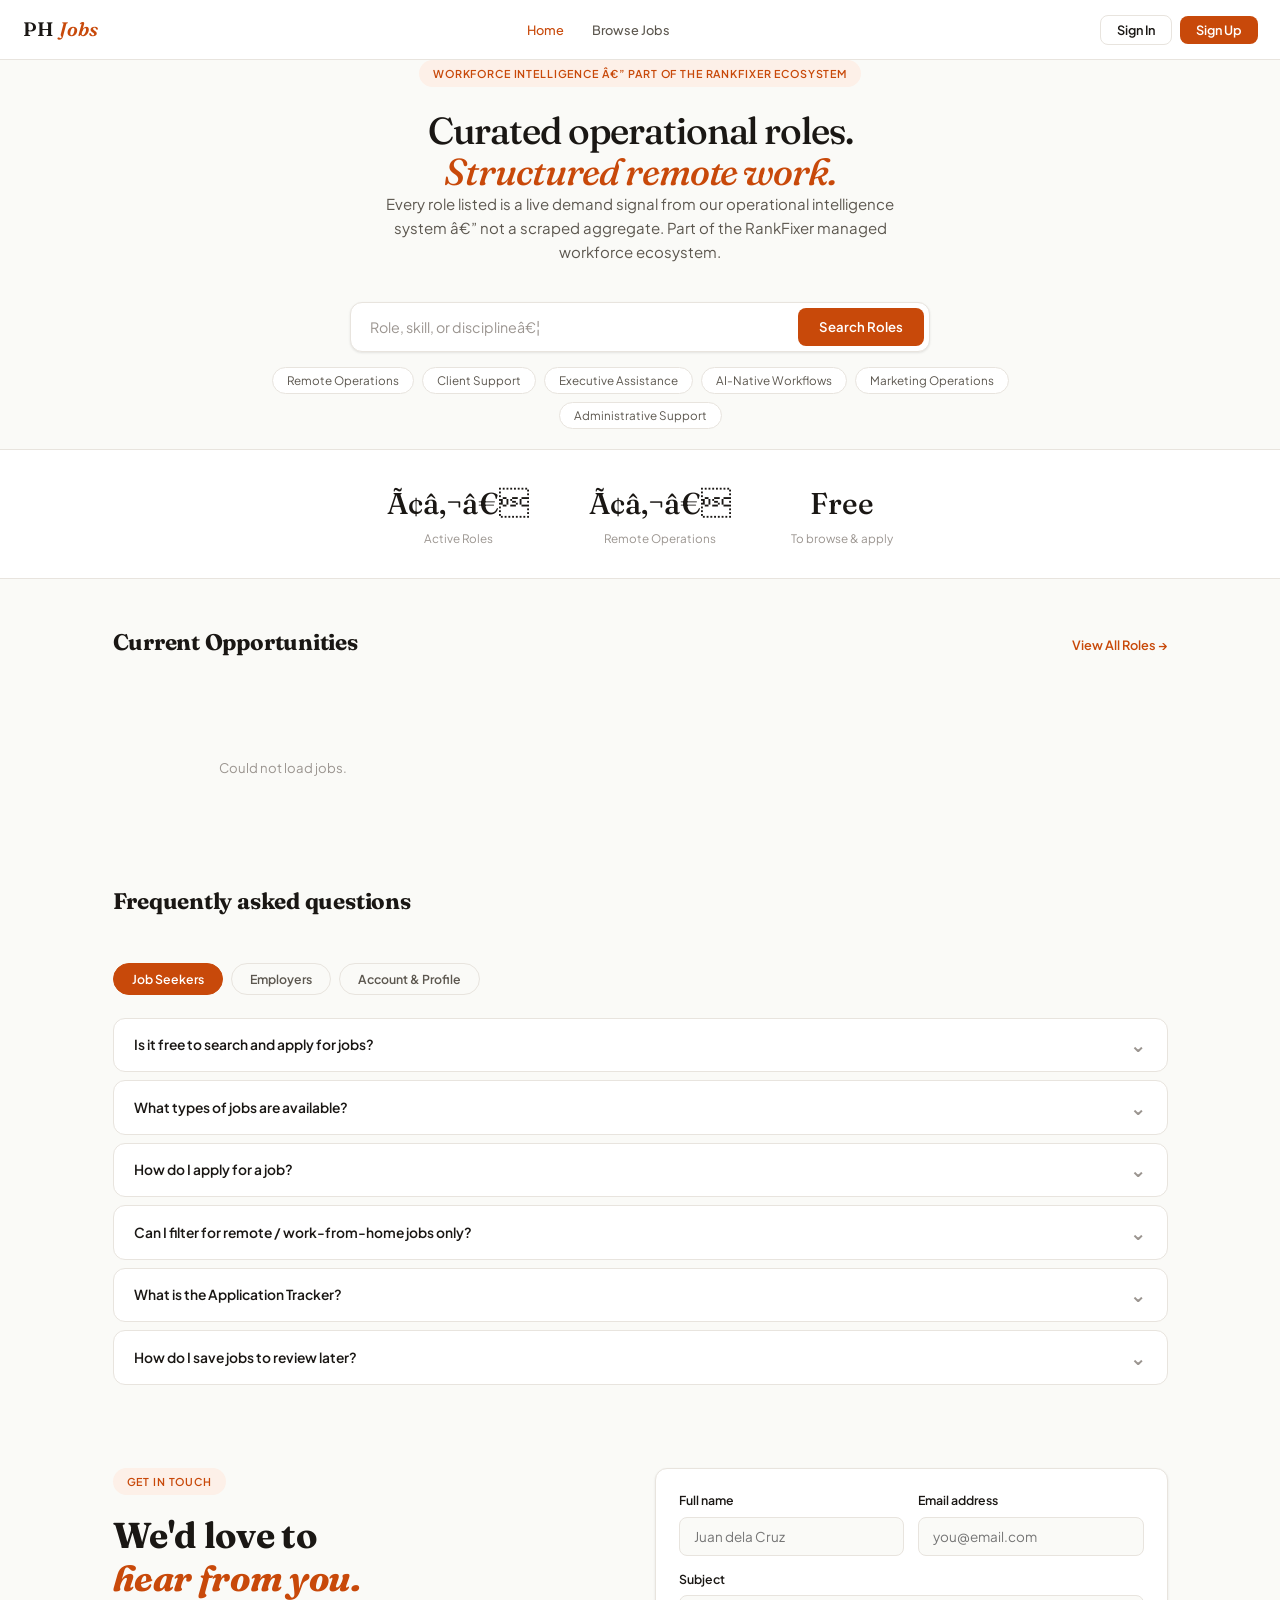
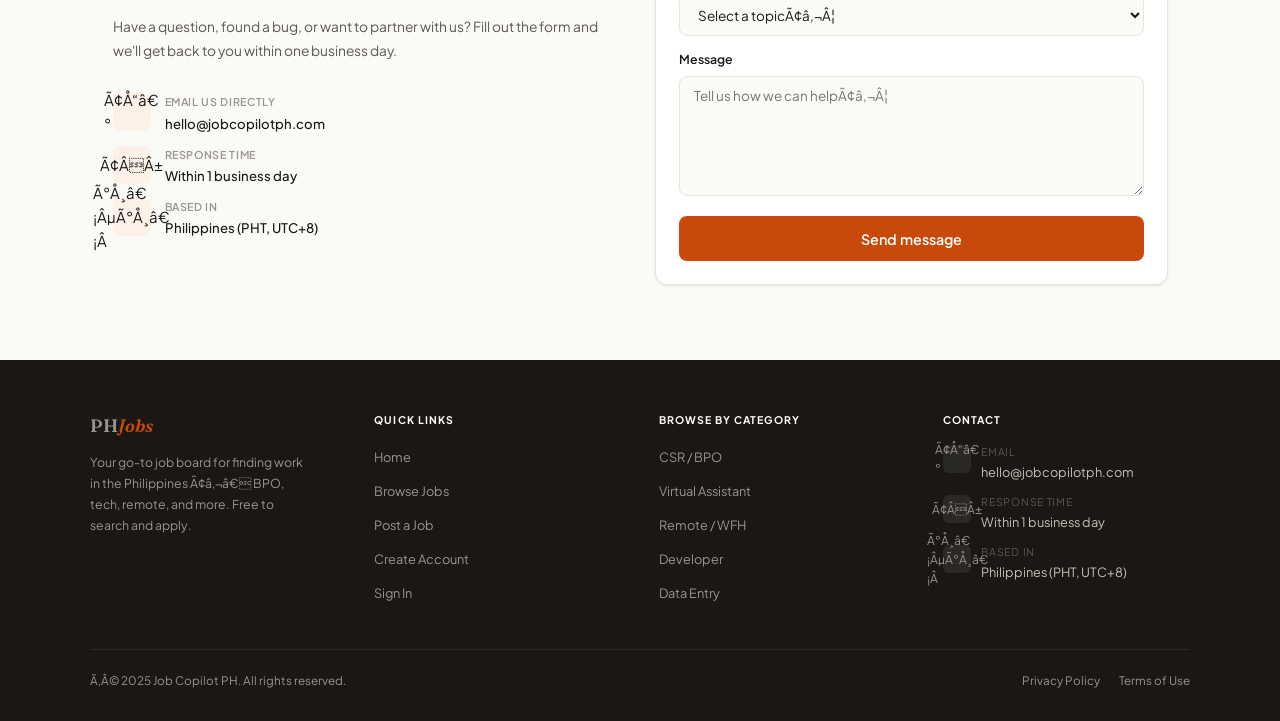
==== commit aa1e04bd: "V4: Operational positioning, new category pills, stats fix" ====
--- a/index.html
+++ b/index.html
@@ -3,11 +3,11 @@
 <head>
 <meta charset="UTF-8" />
 <meta name="viewport" content="width=device-width, initial-scale=1.0" />
-<title>Job Copilot PH — Structured Remote Opportunities | Part of RankFixer</title>
-<meta name="description" content="Job Copilot PH — curated operational roles within the RankFixer ecosystem. Facility-based teams, structured pathways, and workforce intelligence for the Philippine remote work market.">
-<meta property="og:title" content="Job Copilot PH — Structured Remote Opportunities">
-<meta property="og:description" content="Curated operational roles — part of the RankFixer managed workforce ecosystem.">
-<meta property="og:url" content="https://jobs.rankfixer.co">
+<title>Job Copilot PH Ã¢â‚¬â€ Find Work in the Philippines | 3,500+ Jobs</title>
+<meta name="description" content="Browse 3,500+ verified job openings in the Philippines. BPO, tech, remote, virtual assistant, and more. Free to search and apply. New jobs added daily.">
+<meta property="og:title" content="Job Copilot PH Ã¢â‚¬â€ Find Work in the Philippines">
+<meta property="og:description" content="Browse 3,500+ verified job openings in the Philippines. Free to search and apply.">
+<meta property="og:url" content="https://jobcopilotph.vercel.app">
 <meta property="og:type" content="website">
 <link rel="icon" type="image/svg+xml" href="/favicon.svg">
 <link rel="preconnect" href="https://fonts.googleapis.com" />
@@ -50,7 +50,7 @@
 <!-- AUTH MODAL -->
 <div class="modal-ov" id="auth-modal">
   <div class="modal">
-    <button class="modal-x" onclick="closeModal()">âœ•</button>
+    <button class="modal-x" onclick="closeModal()">Ã¢Å“â€¢</button>
     <h2 id="m-title">Welcome back.</h2>
     <p class="modal-sub" id="m-sub">Don't have an account? <span onclick="switchMode()">Sign up free</span></p>
     <div id="m-name-wrap" style="display:none">
@@ -63,7 +63,7 @@
       </div>
     </div>
     <div class="f-field"><label class="f-label">Email</label><input class="f-input" id="m-email" type="email" placeholder="you@email.com" /></div>
-    <div class="f-field"><label class="f-label">Password</label><input class="f-input" id="m-pass" type="password" placeholder="â€¢â€¢â€¢â€¢â€¢â€¢â€¢â€¢" onkeydown="if(event.key==='Enter')submitAuth()" /></div>
+    <div class="f-field"><label class="f-label">Password</label><input class="f-input" id="m-pass" type="password" placeholder="Ã¢â‚¬Â¢Ã¢â‚¬Â¢Ã¢â‚¬Â¢Ã¢â‚¬Â¢Ã¢â‚¬Â¢Ã¢â‚¬Â¢Ã¢â‚¬Â¢Ã¢â‚¬Â¢" onkeydown="if(event.key==='Enter')submitAuth()" /></div>
     <div class="f-error" id="m-error"></div>
     <button class="f-submit" id="m-submit" onclick="submitAuth()">Sign In</button>
   </div>
@@ -86,39 +86,32 @@
   </div>
 </nav>
 
-<!-- â”€â”€ HOME â”€â”€ -->
+<!-- Ã¢â€â‚¬Ã¢â€â‚¬ HOME Ã¢â€â‚¬Ã¢â€â‚¬ -->
 <div class="page" id="page-home">
   <div class="hero">
-    <div class="eyebrow">ðŸ‡µðŸ‡­ Philippines Job Board</div>
-    <h1>Find your next <em>great job</em><br/>in the Philippines</h1>
-    <p>Thousands of verified openings â€” BPO, tech, remote, and more.</p>
+    <div class="eyebrow">Workforce Intelligence â€” Part of the RankFixer Ecosystem</div>
+    <h1>Curated operational roles.<br/><em>Structured remote work.</em></h1>
+    <p>Every role listed is a live demand signal from our operational intelligence system â€” not a scraped aggregate. Part of the RankFixer managed workforce ecosystem.</p>
     <div class="search-box">
-      <input id="h-kw" type="text" placeholder="Try: CSR, VA, remote, social mediaâ€¦" onkeydown="if(event.key==='Enter')heroSearch()" />
-      <button class="search-btn" onclick="heroSearch()">Search Jobs</button>
-    </div>
-    <div class="quick-tags">
-      <button class="quick-tag" onclick="qSearch('CSR')">CSR / BPO</button>
-      <button class="quick-tag" onclick="qSearch('Virtual Assistant')">Virtual Assistant</button>
-      <button class="quick-tag" onclick="qSearch('Remote')">Remote / WFH</button>
-      <button class="quick-tag" onclick="qSearch('Social Media')">Social Media</button>
-      <button class="quick-tag" onclick="qSearch('Developer')">Developer</button>
-      <button class="quick-tag" onclick="qSearch('Data Entry')">Data Entry</button>
-    </div>
+      <input id="h-kw" type="text" placeholder="Role, skill, or disciplineâ€¦" onkeydown="if(event.key==='Enter')heroSearch()" />
+      <button class="search-btn" onclick="heroSearch()">Search Roles</button>
+    </div>
+    <div class="quick-tags"><button class="quick-tag" onclick="qSearch('Remote Operations')">Remote Operations</button><button class="quick-tag" onclick="qSearch('Client Support')">Client Support</button><button class="quick-tag" onclick="qSearch('Executive Assistance')">Executive Assistance</button><button class="quick-tag" onclick="qSearch('AI-Native Workflows')">AI-Native Workflows</button><button class="quick-tag" onclick="qSearch('Marketing Operations')">Marketing Operations</button><button class="quick-tag" onclick="qSearch('Administrative Support')">Administrative Support</button></div>
   </div>
   <div class="stats-bar">
-    <div class="stat"><span class="stat-num" id="stat-total">â€”</span><div class="stat-label">Active jobs</div></div>
-    <div class="stat"><span class="stat-num" id="stat-remote">â€”</span><div class="stat-label">Remote / WFH</div></div>
+    <div class="stat"><span class="stat-num" id="stat-total">Ã¢â‚¬â€</span><div class="stat-label">Active Roles</div></div>
+    <div class="stat"><span class="stat-num" id="stat-remote">Ã¢â‚¬â€</span><div class="stat-label">Remote Operations</div></div>
     <div class="stat"><span class="stat-num">Free</span><div class="stat-label">To browse & apply</div></div>
   </div>
   <div class="section">
     <div class="section-hdr">
-      <h2 class="section-title">Recent openings</h2>
-      <button class="section-link" onclick="go('search')">View all â†’</button>
+      <h2 class="section-title">Current Opportunities</h2>
+      <button class="section-link" onclick="go('search')">View All Roles →</button>
     </div>
     <div id="home-jobs" class="jobs-grid"><div class="loading"><div class="spinner"></div></div></div>
   </div>
 
-  <!-- â”€â”€ FAQ â”€â”€ -->
+  <!-- Ã¢â€â‚¬Ã¢â€â‚¬ FAQ Ã¢â€â‚¬Ã¢â€â‚¬ -->
   <div class="section" style="padding-top:0;padding-bottom:5rem">
     <div class="section-hdr" style="margin-bottom:2rem">
       <h2 class="section-title">Frequently asked questions</h2>
@@ -141,7 +134,7 @@
               <span>Is it free to search and apply for jobs?</span>
               <span class="faq-chevron">&#8964;</span>
             </button>
-            <div class="faq-a">Yes â€” browsing listings and applying is completely free for job seekers. No hidden fees, no subscriptions, and no pay-to-apply gates. Just create a free account and start applying.</div>
+            <div class="faq-a">Yes Ã¢â‚¬â€ browsing listings and applying is completely free for job seekers. No hidden fees, no subscriptions, and no pay-to-apply gates. Just create a free account and start applying.</div>
           </div>
           <div class="faq-item">
             <button class="faq-q" onclick="faqToggle(this)">
@@ -169,7 +162,7 @@
               <span>What is the Application Tracker?</span>
               <span class="faq-chevron">&#8964;</span>
             </button>
-            <div class="faq-a">The Application Tracker lets you log and monitor every job you've applied to in one place â€” statuses, dates, notes â€” so you stay organised throughout your job search.</div>
+            <div class="faq-a">The Application Tracker lets you log and monitor every job you've applied to in one place Ã¢â‚¬â€ statuses, dates, notes Ã¢â‚¬â€ so you stay organised throughout your job search.</div>
           </div>
           <div class="faq-item">
             <button class="faq-q" onclick="faqToggle(this)">
@@ -208,14 +201,14 @@
               <span>What types of candidates will I reach?</span>
               <span class="faq-chevron">&#8964;</span>
             </button>
-            <div class="faq-a">Job Copilot PH focuses on the Philippine talent market â€” BPO, customer service, tech, virtual assistant, and administrative roles. A significant share of candidates are actively seeking remote and WFH opportunities.</div>
+            <div class="faq-a">Job Copilot PH focuses on the Philippine talent market Ã¢â‚¬â€ BPO, customer service, tech, virtual assistant, and administrative roles. A significant share of candidates are actively seeking remote and WFH opportunities.</div>
           </div>
           <div class="faq-item">
             <button class="faq-q" onclick="faqToggle(this)">
               <span>How do applicants apply through my listing?</span>
               <span class="faq-chevron">&#8964;</span>
             </button>
-            <div class="faq-a">Each listing has a unique shareable URL. If you provide an external application link, candidates are redirected there to complete their application â€” keeping you in full control of the hiring process.</div>
+            <div class="faq-a">Each listing has a unique shareable URL. If you provide an external application link, candidates are redirected there to complete their application Ã¢â‚¬â€ keeping you in full control of the hiring process.</div>
           </div>
         </div>
 
@@ -240,7 +233,7 @@
               <span>Can employers see my profile publicly?</span>
               <span class="faq-chevron">&#8964;</span>
             </button>
-            <div class="faq-a">Yes â€” your profile has a public URL where employers can view your bio, skills, experience, education, and download your uploaded resume PDF. Changes you save appear on your public profile immediately.</div>
+            <div class="faq-a">Yes Ã¢â‚¬â€ your profile has a public URL where employers can view your bio, skills, experience, education, and download your uploaded resume PDF. Changes you save appear on your public profile immediately.</div>
           </div>
           <div class="faq-item">
             <button class="faq-q" onclick="faqToggle(this)">
@@ -254,7 +247,7 @@
     </div>
   </div>
 
-  <!-- â”€â”€ CONTACT â”€â”€ -->
+  <!-- Ã¢â€â‚¬Ã¢â€â‚¬ CONTACT Ã¢â€â‚¬Ã¢â€â‚¬ -->
   <div class="section contact-section">
     <div class="contact-grid">
 
@@ -265,21 +258,21 @@
         <p style="color:var(--text-sub);font-size:.92rem;line-height:1.75;margin-bottom:2rem">Have a question, found a bug, or want to partner with us? Fill out the form and we'll get back to you within one business day.</p>
         <div style="display:flex;flex-direction:column;gap:12px">
           <div class="contact-meta-item">
-            <div class="contact-meta-icon">âœ‰</div>
+            <div class="contact-meta-icon">Ã¢Å“â€°</div>
             <div>
               <div class="contact-meta-label">Email us directly</div>
               <div class="contact-meta-val">hello@jobcopilotph.com</div>
             </div>
           </div>
           <div class="contact-meta-item">
-            <div class="contact-meta-icon">â±</div>
+            <div class="contact-meta-icon">Ã¢ÂÂ±</div>
             <div>
               <div class="contact-meta-label">Response time</div>
               <div class="contact-meta-val">Within 1 business day</div>
             </div>
           </div>
           <div class="contact-meta-item">
-            <div class="contact-meta-icon">ðŸ‡µðŸ‡­</div>
+            <div class="contact-meta-icon">Ã°Å¸â€¡ÂµÃ°Å¸â€¡Â­</div>
             <div>
               <div class="contact-meta-label">Based in</div>
               <div class="contact-meta-val">Philippines (PHT, UTC+8)</div>
@@ -306,7 +299,7 @@
           <div class="f-field" style="margin-bottom:14px">
             <label class="f-label">Subject</label>
             <select class="f-select" id="cf-subject">
-              <option value="">Select a topicâ€¦</option>
+              <option value="">Select a topicÃ¢â‚¬Â¦</option>
               <option value="General inquiry">General inquiry</option>
               <option value="Job seeker support">Job seeker support</option>
               <option value="Employer support">Employer support</option>
@@ -317,7 +310,7 @@
           </div>
           <div class="f-field" style="margin-bottom:6px">
             <label class="f-label">Message</label>
-            <textarea class="f-textarea" id="cf-message" placeholder="Tell us how we can helpâ€¦" style="min-height:120px;resize:vertical"></textarea>
+            <textarea class="f-textarea" id="cf-message" placeholder="Tell us how we can helpÃ¢â‚¬Â¦" style="min-height:120px;resize:vertical"></textarea>
           </div>
           <div class="f-error" id="cf-error"></div>
           <button class="f-submit" id="cf-submit" onclick="submitContact()" style="margin-top:14px">Send message</button>
@@ -325,7 +318,7 @@
 
         <!-- Success state -->
         <div id="contact-success" style="display:none;text-align:center;padding:2.5rem 1rem">
-          <div style="width:52px;height:52px;border-radius:50%;background:var(--remote-bg);display:flex;align-items:center;justify-content:center;margin:0 auto 1.25rem;font-size:1.4rem">âœ“</div>
+          <div style="width:52px;height:52px;border-radius:50%;background:var(--remote-bg);display:flex;align-items:center;justify-content:center;margin:0 auto 1.25rem;font-size:1.4rem">Ã¢Å“â€œ</div>
           <h3 style="font-family:var(--font-d);font-size:1.4rem;font-weight:500;margin-bottom:.5rem">Message sent!</h3>
           <p style="color:var(--text-sub);font-size:.9rem">Thanks for reaching out. We'll reply within one business day.</p>
           <button class="outline-btn" onclick="resetContact()" style="margin-top:1.5rem;font-size:.85rem;padding:.6rem 1.5rem">Send another</button>
@@ -335,7 +328,7 @@
     </div>
   </div>
 
-  <!-- â”€â”€ FOOTER â”€â”€ -->
+  <!-- Ã¢â€â‚¬Ã¢â€â‚¬ FOOTER Ã¢â€â‚¬Ã¢â€â‚¬ -->
   <footer class="site-footer">
     <div class="footer-inner">
       <div class="footer-grid">
@@ -343,7 +336,7 @@
         <!-- Brand -->
         <div class="footer-brand">
           <div class="nav-logo" onclick="go('home')" style="cursor:pointer">PH<span>Jobs</span></div>
-          <p class="footer-tagline">Your go-to job board for finding work in the Philippines â€” BPO, tech, remote, and more. Free to search and apply.</p>
+          <p class="footer-tagline">Your go-to job board for finding work in the Philippines Ã¢â‚¬â€ BPO, tech, remote, and more. Free to search and apply.</p>
         </div>
 
         <!-- Quick links -->
@@ -374,21 +367,21 @@
         <div>
           <div class="footer-col-title">Contact</div>
           <div class="footer-contact-item">
-            <div class="footer-contact-icon">âœ‰</div>
+            <div class="footer-contact-icon">Ã¢Å“â€°</div>
             <div>
               <div class="footer-contact-label">Email</div>
               <div class="footer-contact-val">hello@jobcopilotph.com</div>
             </div>
           </div>
           <div class="footer-contact-item">
-            <div class="footer-contact-icon">â±</div>
+            <div class="footer-contact-icon">Ã¢ÂÂ±</div>
             <div>
               <div class="footer-contact-label">Response time</div>
               <div class="footer-contact-val">Within 1 business day</div>
             </div>
           </div>
           <div class="footer-contact-item">
-            <div class="footer-contact-icon">ðŸ‡µðŸ‡­</div>
+            <div class="footer-contact-icon">Ã°Å¸â€¡ÂµÃ°Å¸â€¡Â­</div>
             <div>
               <div class="footer-contact-label">Based in</div>
               <div class="footer-contact-val">Philippines (PHT, UTC+8)</div>
@@ -400,7 +393,7 @@
 
       <!-- Bottom bar -->
       <div class="footer-bottom">
-        <span class="footer-copy">Â© 2025 Job Copilot PH. All rights reserved.</span>
+        <span class="footer-copy">Ã‚Â© 2025 Job Copilot PH. All rights reserved.</span>
         <div class="footer-legal">
           <a href="#">Privacy Policy</a>
           <a href="#">Terms of Use</a>
@@ -411,12 +404,12 @@
 
 </div>
 
-<!-- â”€â”€ SEARCH â”€â”€ -->
+<!-- Ã¢â€â‚¬Ã¢â€â‚¬ SEARCH Ã¢â€â‚¬Ã¢â€â‚¬ -->
 <div class="page" id="page-search">
   <div class="search-page">
     <div class="toolbar">
       <div class="toolbar-wrap">
-        <input class="toolbar-input" id="s-kw" placeholder="Job title, skill, keywordâ€¦" oninput="fetchSug(this.value)" onkeydown="if(event.key==='Enter')doSearch()" style="width:100%" />
+        <input class="toolbar-input" id="s-kw" placeholder="Job title, skill, keywordÃ¢â‚¬Â¦" oninput="fetchSug(this.value)" onkeydown="if(event.key==='Enter')doSearch()" style="width:100%" />
         <div class="suggest-drop" id="sug-box"></div>
       </div>
       <input class="toolbar-input" id="s-city" placeholder="City (e.g. Davao, Manila)" onkeydown="if(event.key==='Enter')doSearch()" style="max-width:180px" />
@@ -429,15 +422,15 @@
   </div>
 </div>
 
-<!-- â”€â”€ JOB DETAIL â”€â”€ -->
+<!-- Ã¢â€â‚¬Ã¢â€â‚¬ JOB DETAIL Ã¢â€â‚¬Ã¢â€â‚¬ -->
 <div class="page" id="page-detail">
   <div class="detail-wrap">
-    <button class="back-btn" onclick="goBack()">â† Back</button>
+    <button class="back-btn" onclick="goBack()">Ã¢â€ Â Back</button>
     <div id="detail-con"><div class="loading"><div class="spinner"></div></div></div>
   </div>
 </div>
 
-<!-- â”€â”€ SAVED â”€â”€ -->
+<!-- Ã¢â€â‚¬Ã¢â€â‚¬ SAVED Ã¢â€â‚¬Ã¢â€â‚¬ -->
 <div class="page" id="page-saved">
   <div class="saved-page">
     <div class="section-hdr"><h2 class="section-title">Saved Jobs</h2></div>
@@ -445,7 +438,7 @@
   </div>
 </div>
 
-<!-- â”€â”€ TRACKER â”€â”€ -->
+<!-- Ã¢â€â‚¬Ã¢â€â‚¬ TRACKER Ã¢â€â‚¬Ã¢â€â‚¬ -->
 <div class="page" id="page-tracker">
   <div class="tracker-page">
     <div class="section-hdr"><h2 class="section-title">Application Tracker</h2></div>
@@ -454,12 +447,12 @@
   </div>
 </div>
 
-<!-- â”€â”€ UPDATE PROFILE â”€â”€ -->
+<!-- Ã¢â€â‚¬Ã¢â€â‚¬ UPDATE PROFILE Ã¢â€â‚¬Ã¢â€â‚¬ -->
 <div class="page" id="page-profile">
   <div class="profile-edit-page">
     <div class="profile-edit-hdr">
       <h2>My Profile</h2>
-      <div class="strength-badge partial" id="strength-badge">Building profileâ€¦</div>
+      <div class="strength-badge partial" id="strength-badge">Building profileÃ¢â‚¬Â¦</div>
     </div>
 
     <!-- Identity -->
@@ -474,13 +467,13 @@
         <div><label class="f-label">Mobile</label><input class="f-input" id="p-phone" placeholder="+63 9XX XXX XXXX" /></div>
       </div>
       <div class="f-row">
-        <div><label class="f-label">Looking for</label><input class="f-input" id="p-jobtitle" placeholder="Virtual Assistant, CSRâ€¦" /></div>
+        <div><label class="f-label">Looking for</label><input class="f-input" id="p-jobtitle" placeholder="Virtual Assistant, CSRÃ¢â‚¬Â¦" /></div>
         <div><label class="f-label">Location</label><input class="f-input" id="p-location" placeholder="Davao City" /></div>
       </div>
       <div class="f-row">
         <div class="full"><label class="f-label">Availability</label>
           <select class="f-select" id="p-avail">
-            <option value="">Selectâ€¦</option>
+            <option value="">SelectÃ¢â‚¬Â¦</option>
             <option value="remote">Full Remote (Home-based)</option>
             <option value="hybrid">Hybrid</option>
             <option value="onsite">On-site Only</option>
@@ -488,7 +481,7 @@
         </div>
       </div>
       <div class="f-row">
-        <div class="full"><label class="f-label">Bio</label><textarea class="f-textarea" id="p-bio" placeholder="Brief intro about yourselfâ€¦" style="min-height:80px"></textarea></div>
+        <div class="full"><label class="f-label">Bio</label><textarea class="f-textarea" id="p-bio" placeholder="Brief intro about yourselfÃ¢â‚¬Â¦" style="min-height:80px"></textarea></div>
       </div>
     </div>
 
@@ -500,11 +493,11 @@
       <div style="display:flex;gap:10px;margin-bottom:.75rem">
         <input class="f-input" id="new-skill" placeholder="Skill name (e.g. PostgreSQL)" style="margin-bottom:0;flex:1" />
         <div class="star-row" id="new-skill-stars">
-          <span class="star on" data-v="1" onclick="setNewSkillStar(1)">â˜…</span>
-          <span class="star on" data-v="2" onclick="setNewSkillStar(2)">â˜…</span>
-          <span class="star on" data-v="3" onclick="setNewSkillStar(3)">â˜…</span>
-          <span class="star" data-v="4" onclick="setNewSkillStar(4)">â˜…</span>
-          <span class="star" data-v="5" onclick="setNewSkillStar(5)">â˜…</span>
+          <span class="star on" data-v="1" onclick="setNewSkillStar(1)">Ã¢Ëœâ€¦</span>
+          <span class="star on" data-v="2" onclick="setNewSkillStar(2)">Ã¢Ëœâ€¦</span>
+          <span class="star on" data-v="3" onclick="setNewSkillStar(3)">Ã¢Ëœâ€¦</span>
+          <span class="star" data-v="4" onclick="setNewSkillStar(4)">Ã¢Ëœâ€¦</span>
+          <span class="star" data-v="5" onclick="setNewSkillStar(5)">Ã¢Ëœâ€¦</span>
         </div>
       </div>
       <button class="add-btn" onclick="addSkill()">+ Add Skill</button>
@@ -531,7 +524,7 @@
       <div id="edu-list"></div>
       <div class="nested-item" id="new-edu-form" style="display:none">
         <div class="f-row">
-          <div><label class="f-label">School</label><input class="f-input" id="ne-school" list="ph-schools" placeholder="Start typing school nameâ€¦" /></div>
+          <div><label class="f-label">School</label><input class="f-input" id="ne-school" list="ph-schools" placeholder="Start typing school nameÃ¢â‚¬Â¦" /></div>
           <div><label class="f-label">Degree</label><input class="f-input" id="ne-degree" placeholder="e.g. BS Information Technology" /></div>
         </div>
         <datalist id="ph-schools">
@@ -559,32 +552,32 @@
     <button class="prof-save-btn" onclick="saveProfile()">Save Profile Changes</button>
     <p style="text-align:center;font-size:.78rem;color:var(--text-muted);margin-top:.75rem">Changes are reflected on your public profile immediately.</p>
     <div style="text-align:center;margin-top:1.5rem">
-      <button class="section-link" onclick="doLogout()">Sign Out â†’</button>
+      <button class="section-link" onclick="doLogout()">Sign Out Ã¢â€ â€™</button>
     </div>
   </div>
 </div>
 
-<!-- â”€â”€ PUBLIC PROFILE â”€â”€ -->
+<!-- Ã¢â€â‚¬Ã¢â€â‚¬ PUBLIC PROFILE Ã¢â€â‚¬Ã¢â€â‚¬ -->
 <div class="page" id="page-pub-profile">
   <div class="pub-profile-wrap">
-    <button class="back-btn" onclick="goBack()">â† Back</button>
+    <button class="back-btn" onclick="goBack()">Ã¢â€ Â Back</button>
     <div id="pub-profile-con"><div class="loading"><div class="spinner"></div></div></div>
   </div>
 </div>
 
-<!-- â”€â”€ EMPLOYER â”€â”€ -->
+<!-- Ã¢â€â‚¬Ã¢â€â‚¬ EMPLOYER Ã¢â€â‚¬Ã¢â€â‚¬ -->
 <div class="page" id="page-employer">
   <div class="employer-page">
     <div class="emp-hero">
       <div>
         <h1>Hire great talent<br/><em style="font-style:italic;color:var(--accent)">in the Philippines.</em></h1>
-        <p>Post jobs directly to thousands of active job seekers â€” BPO, tech, remote, and more. Free to start.</p>
+        <p>Post jobs directly to thousands of active job seekers Ã¢â‚¬â€ BPO, tech, remote, and more. Free to start.</p>
       </div>
       <button class="emp-cta" onclick="togglePostForm()">+ Post a Job</button>
     </div>
     <div class="emp-stats">
-      <div class="emp-stat"><span class="emp-stat-num" id="emp-total">â€”</span><div class="emp-stat-label">Active job seekers</div></div>
-      <div class="emp-stat"><span class="emp-stat-num" id="emp-remote">â€”</span><div class="emp-stat-label">Remote seekers</div></div>
+      <div class="emp-stat"><span class="emp-stat-num" id="emp-total">Ã¢â‚¬â€</span><div class="emp-stat-label">Active job seekers</div></div>
+      <div class="emp-stat"><span class="emp-stat-num" id="emp-remote">Ã¢â‚¬â€</span><div class="emp-stat-label">Remote seekers</div></div>
       <div class="emp-stat"><span class="emp-stat-num">Free</span><div class="emp-stat-label">To post</div></div>
     </div>
     <div class="post-form" id="post-form" style="display:none">
@@ -597,12 +590,12 @@
           <select class="f-select" id="pj-remote"><option value="">On-site</option><option value="remote">Remote / WFH</option><option value="hybrid">Hybrid</option></select>
         </div>
         <div><label class="f-label">Employment Type</label>
-          <select class="f-select" id="pj-type"><option value="">Selectâ€¦</option><option>Full-time</option><option>Part-time</option><option>Contract</option><option>Freelance</option><option>Internship</option></select>
-        </div>
-        <div><label class="f-label">Salary Range (â‚±)</label>
+          <select class="f-select" id="pj-type"><option value="">SelectÃ¢â‚¬Â¦</option><option>Full-time</option><option>Part-time</option><option>Contract</option><option>Freelance</option><option>Internship</option></select>
+        </div>
+        <div><label class="f-label">Salary Range (Ã¢â€šÂ±)</label>
           <div style="display:flex;gap:8px"><input class="f-input" id="pj-sal-min" placeholder="Min" style="margin-bottom:0" /><input class="f-input" id="pj-sal-max" placeholder="Max" style="margin-bottom:0" /></div>
         </div>
-        <div class="full"><label class="f-label">Job Description *</label><textarea class="f-textarea" id="pj-desc" placeholder="Describe the roleâ€¦" style="min-height:120px"></textarea></div>
+        <div class="full"><label class="f-label">Job Description *</label><textarea class="f-textarea" id="pj-desc" placeholder="Describe the roleÃ¢â‚¬Â¦" style="min-height:120px"></textarea></div>
         <div class="full"><label class="f-label">Application URL</label><input class="f-input" id="pj-url" placeholder="https://yoursite.com/apply" /></div>
       </div>
       <div style="display:flex;gap:10px">
@@ -617,7 +610,7 @@
   </div>
 </div>
 
-<!-- â”€â”€ ADMIN â”€â”€ -->
+<!-- Ã¢â€â‚¬Ã¢â€â‚¬ ADMIN Ã¢â€â‚¬Ã¢â€â‚¬ -->
 <div class="page" id="page-admin">
   <div class="admin-page">
     <h2 style="font-family:var(--font-d);font-size:1.8rem;font-weight:500;margin-bottom:1.5rem;letter-spacing:-.02em">Admin Dashboard</h2>
@@ -630,7 +623,7 @@
       <div class="admin-stat-grid" id="adm-stats"><div class="loading"><div class="spinner"></div></div></div>
     </div>
     <div class="admin-sec" id="adm-sources"><div id="adm-src-con"><div class="loading"><div class="spinner"></div></div></div></div>
-    <div class="admin-sec" id="adm-users"><div class="empty"><div class="empty-icon">ðŸ”</div><h3>User management</h3><p>Manage users directly in the Supabase dashboard.</p></div></div>
+    <div class="admin-sec" id="adm-users"><div class="empty"><div class="empty-icon">Ã°Å¸â€Â</div><h3>User management</h3><p>Manage users directly in the Supabase dashboard.</p></div></div>
   </div>
 </div>
 
@@ -644,23 +637,23 @@
 var sugTimer = null, trkFilter = 'all', allApps = [];
 var adminLoaded = false;
 
-// â”€â”€ UTILS â”€â”€
+// Ã¢â€â‚¬Ã¢â€â‚¬ UTILS Ã¢â€â‚¬Ã¢â€â‚¬
 function $(id){ return document.getElementById(id); }
 function esc(s){ if(!s)return''; return String(s).replace(/&/g,'&amp;').replace(/</g,'&lt;').replace(/>/g,'&gt;').replace(/"/g,'&quot;'); }
 function ago(d){ if(!d)return''; var diff=Math.floor((Date.now()-new Date(d))/86400000); if(diff===0)return'Today'; if(diff===1)return'Yesterday'; if(diff<7)return diff+'d ago'; if(diff<30)return Math.floor(diff/7)+'w ago'; return Math.floor(diff/30)+'mo ago'; }
-function fmtSal(mn,mx,c){ if(!mn&&!mx)return null; c=c||'â‚±'; var f=function(n){return n>=1000?Math.round(n/1000)+'k':n;}; if(mn&&mx)return c+f(mn)+'â€“'+f(mx); if(mx)return'Up to '+c+f(mx); return c+f(mn)+'+'; }
+function fmtSal(mn,mx,c){ if(!mn&&!mx)return null; c=c||'Ã¢â€šÂ±'; var f=function(n){return n>=1000?Math.round(n/1000)+'k':n;}; if(mn&&mx)return c+f(mn)+'Ã¢â‚¬â€œ'+f(mx); if(mx)return'Up to '+c+f(mx); return c+f(mn)+'+'; }
 function ini(n){ return(n||'?').trim()[0].toUpperCase(); }
 function toast(m,d){ var t=$('toast'); t.textContent=m; t.classList.add('show'); setTimeout(function(){ t.classList.remove('show'); },d||3000); }
 function starsHtml(n){
   var h=''; for(var i=1;i<=5;i++){
-    if(i<=n) h+='<span class="stars"><span class="on">â˜…</span></span>';
-    else h+='<span class="stars"><span class="off">â˜…</span></span>';
+    if(i<=n) h+='<span class="stars"><span class="on">Ã¢Ëœâ€¦</span></span>';
+    else h+='<span class="stars"><span class="off">Ã¢Ëœâ€¦</span></span>';
   }
   return '<div class="stars">'+h+'</div>';
 }
 function starsHtmlInline(n){
   var h='<div class="stars">';
-  for(var i=1;i<=5;i++) h+='<span class="'+(i<=n?'on':'off')+'">â˜…</span>';
+  for(var i=1;i<=5;i++) h+='<span class="'+(i<=n?'on':'off')+'">Ã¢Ëœâ€¦</span>';
   return h+'</div>';
 }
 
@@ -673,7 +666,7 @@
   return r.json();
 }
 
-// â”€â”€ NAV â”€â”€
+// Ã¢â€â‚¬Ã¢â€â‚¬ NAV Ã¢â€â‚¬Ã¢â€â‚¬
 function updateNav(){
   var a=!!CU;
   if(a){
@@ -682,9 +675,9 @@
     $('nav-auth').innerHTML='<div class="nav-user-wrap" id="nav-user-wrap">'
       +'<button class="nav-av-btn" onclick="togNavDD()" title="'+(CU.name||CU.email||'Account')+'">'+letter+'</button>'
       +'<div class="nav-dropdown" id="nav-dd">'
-      +'<button class="nav-dd-item" onclick="closeNavDD();go(\'profile\')">ðŸ‘¤ My Profile</button>'
-      +'<button class="nav-dd-item" onclick="closeNavDD();go(\'saved\')">ðŸ”– Saved Jobs</button>'
-      +'<button class="nav-dd-item" onclick="closeNavDD();go(\'tracker\')">ðŸ“‹ Applications</button>'
+      +'<button class="nav-dd-item" onclick="closeNavDD();go(\'profile\')">Ã°Å¸â€˜Â¤ My Profile</button>'
+      +'<button class="nav-dd-item" onclick="closeNavDD();go(\'saved\')">Ã°Å¸â€â€“ Saved Jobs</button>'
+      +'<button class="nav-dd-item" onclick="closeNavDD();go(\'tracker\')">Ã°Å¸â€œâ€¹ Applications</button>'
       +'<div class="nav-dd-divider"></div>'
       +'<div class="nav-dd-section">Settings</div>'
       +'<div class="nav-dd-row" onclick="togNotif()">'
@@ -719,7 +712,7 @@
 function togNotif(){ var s=getSettings(); s.notif=!s.notif; saveSettings(s); var t=$('notif-tog'); if(t) t.classList.toggle('on',s.notif); toast(s.notif?'Notifications on':'Notifications off'); }
 function togPrivacy(){ var s=getSettings(); s.pub=!s.pub; saveSettings(s); var t=$('pub-tog'); if(t) t.classList.toggle('on',s.pub); toast(s.pub?'Profile is now public':'Profile is now private'); }
 
-// â”€â”€ PAGES â”€â”€
+// Ã¢â€â‚¬Ã¢â€â‚¬ PAGES Ã¢â€â‚¬Ã¢â€â‚¬
 function go(name){
   document.querySelectorAll('.page').forEach(function(p){ p.classList.remove('active'); });
   document.querySelectorAll('.nav-btn').forEach(function(b){ b.classList.remove('active'); });
@@ -741,7 +734,7 @@
 }
 function goBack(){ go(prevPage||'search'); }
 
-// â”€â”€ AUTH MODAL â”€â”€
+// Ã¢â€â‚¬Ã¢â€â‚¬ AUTH MODAL Ã¢â€â‚¬Ã¢â€â‚¬
 function openModal(mode){ modalMode=mode; renderModal(); $('auth-modal').classList.add('open'); }
 function closeModal(){ $('auth-modal').classList.remove('open'); }
 function switchMode(){ modalMode=modalMode==='login'?'register':'login'; renderModal(); }
@@ -757,7 +750,7 @@
   var email=$('m-email').value.trim(), pass=$('m-pass').value;
   var err=$('m-error');
   if(!email||!pass){ err.textContent='Email and password required.'; err.classList.add('show'); return; }
-  $('m-submit').disabled=true; $('m-submit').textContent='Please waitâ€¦';
+  $('m-submit').disabled=true; $('m-submit').textContent='Please waitÃ¢â‚¬Â¦';
   try{
     var res;
     if(modalMode==='login'){
@@ -765,13 +758,13 @@
     } else {
       var name=$('m-name').value.trim(), role=$('m-role').value;
       res=await api('/api/auth/register',{method:'POST',body:JSON.stringify({email:email,password:pass,full_name:name,role:role})});
-      if(res.success){ toast('âœ‰ï¸ Check your email to confirm.'); closeModal(); $('m-submit').disabled=false; renderModal(); return; }
+      if(res.success){ toast('Ã¢Å“â€°Ã¯Â¸Â Check your email to confirm.'); closeModal(); $('m-submit').disabled=false; renderModal(); return; }
     }
     if(!res.success) throw new Error(res.error||'Authentication failed');
     tok=res.data.session.access_token; CU=res.data.user;
     localStorage.setItem('_jc_tok',tok);
     localStorage.setItem('_jc_user',JSON.stringify(CU));
-    closeModal(); updateNav(); toast('Welcome! ðŸ‘‹'); loadSavedIds();
+    closeModal(); updateNav(); toast('Welcome! Ã°Å¸â€˜â€¹'); loadSavedIds();
   } catch(e){ err.textContent=e.message; err.classList.add('show'); }
   finally{ $('m-submit').disabled=false; renderModal(); }
 }
@@ -781,13 +774,13 @@
   updateNav(); go('home'); toast('Signed out.');
 }
 
-// â”€â”€ HOME â”€â”€
+// Ã¢â€â‚¬Ã¢â€â‚¬ HOME Ã¢â€â‚¬Ã¢â€â‚¬
 async function loadHome(){
   try{
     var s=await api('/api/stats');
     if(s.success){ $('stat-total').textContent=(s.data.totalJobs||0).toLocaleString(); $('stat-remote').textContent=(s.data.remoteJobs||0).toLocaleString(); }
     var j=await api('/api/jobs?limit=6');
-    $('home-jobs').innerHTML=(j.success&&j.data.length)?j.data.map(jobCardHtml).join(''):'<div class="empty"><div class="empty-icon">ðŸ”</div><h3>No jobs yet</h3></div>';
+    $('home-jobs').innerHTML=(j.success&&j.data.length)?j.data.map(jobCardHtml).join(''):'<div class="empty"><div class="empty-icon">Ã°Å¸â€Â</div><h3>No jobs yet</h3></div>';
   } catch(e){ $('home-jobs').innerHTML='<div class="empty"><p>Could not load jobs.</p></div>'; }
 }
 function heroSearch(){ $('s-kw').value=$('h-kw').value.trim(); go('search'); }
@@ -801,8 +794,8 @@
     +'<div class="card-top"><div class="av">'+ini(j.company)+'</div>'
     +'<div><div class="card-title">'+esc(j.title)+'</div><div class="card-company">'+esc(j.company||'Company')+'</div></div></div>'
     +'<div class="tags">'
-    +(j.city?'<span class="tag">ðŸ“ '+esc(j.city)+'</span>':'')
-    +(isR?'<span class="tag remote">ðŸ  Remote</span>':'')
+    +(j.city?'<span class="tag">Ã°Å¸â€œÂ '+esc(j.city)+'</span>':'')
+    +(isR?'<span class="tag remote">Ã°Å¸ÂÂ  Remote</span>':'')
     +(j.employment_type?'<span class="tag">'+esc(j.employment_type)+'</span>':'')
     +(sal?'<span class="tag salary">'+sal+'</span>':'')
     +(isN?'<span class="tag new-tag">New</span>':'')
@@ -811,7 +804,7 @@
     +'</div>';
 }
 
-// â”€â”€ SEARCH â”€â”€
+// Ã¢â€â‚¬Ã¢â€â‚¬ SEARCH Ã¢â€â‚¬Ã¢â€â‚¬
 async function doSearch(){
   var kwEl=$('s-kw'); var kw=String(kwEl?kwEl.value:'').trim();
   var cityEl=$('s-city'); var city=String(cityEl?cityEl.value:'').trim();
@@ -827,7 +820,7 @@
   if(!d.success){ con.innerHTML='<div class="empty"><p>Could not load jobs.</p></div>'; return; }
   totPages=d.totalPages||1;
   if(meta){ meta.style.display='flex'; $('res-count').innerHTML='Showing <strong>'+d.data.length+'</strong> of <strong>'+(d.total||0).toLocaleString()+'</strong>'+(kw?' for "<strong>'+esc(kw)+'</strong>"':''); }
-  con.innerHTML=d.data.length?'<div class="jobs-list">'+d.data.map(listCardHtml).join('')+'</div>':'<div class="empty"><div class="empty-icon">ðŸ”</div><h3>No jobs found</h3><p>Try different keywords.</p></div>';
+  con.innerHTML=d.data.length?'<div class="jobs-list">'+d.data.map(listCardHtml).join('')+'</div>':'<div class="empty"><div class="empty-icon">Ã°Å¸â€Â</div><h3>No jobs found</h3><p>Try different keywords.</p></div>';
   renderPg();
 }
 async function loadJobsPage(pg){
@@ -850,23 +843,23 @@
     +'<div class="av" style="width:48px;height:48px;flex-shrink:0">'+ini(j.company)+'</div>'
     +'<div class="list-body">'
     +'<div class="list-title">'+esc(j.title)+'</div>'
-    +'<div class="list-company">'+esc(j.company||'Company')+(j.city?' Â· '+esc(j.city):'')+'</div>'
+    +'<div class="list-company">'+esc(j.company||'Company')+(j.city?' Ã‚Â· '+esc(j.city):'')+'</div>'
     +'<div class="tags" style="margin-top:6px">'+(isR?'<span class="tag remote">Remote</span>':'')+(j.employment_type?'<span class="tag">'+esc(j.employment_type)+'</span>':'')+(sal?'<span class="tag salary">'+sal+'</span>':'')+'</div>'
     +(j.snippet?'<div class="list-snippet">'+esc(j.snippet)+'</div>':'')
     +'</div>'
     +'<div class="list-right"><span>'+ago(j.posted_at)+'</span>'
-    +(CU?'<button class="save-btn'+(sv?' saved':'')+('" onclick="event.stopPropagation();togSave(\''+esc(j.id)+'\',this)">'+(sv?'â™¥ Saved':'â™¡ Save')+'</button>'):'')
+    +(CU?'<button class="save-btn'+(sv?' saved':'')+('" onclick="event.stopPropagation();togSave(\''+esc(j.id)+'\',this)">'+(sv?'Ã¢â„¢Â¥ Saved':'Ã¢â„¢Â¡ Save')+'</button>'):'')
     +'<span>'+esc(j.source&&j.source.name?j.source.name:'')+'</span></div>'
     +'</div>';
 }
 function renderPg(){
   if(totPages<=1){ $('pg').innerHTML=''; return; }
-  var h='<button class="page-btn" onclick="loadJobsPage('+(curPage-1)+')" '+(curPage===1?'disabled':'')+'">â† Prev</button>';
+  var h='<button class="page-btn" onclick="loadJobsPage('+(curPage-1)+')" '+(curPage===1?'disabled':'')+'">Ã¢â€ Â Prev</button>';
   var s=Math.max(1,curPage-2), e=Math.min(totPages,curPage+2);
-  if(s>1) h+='<button class="page-btn" onclick="loadJobsPage(1)">1</button>'+(s>2?'<span style="color:var(--text-muted);padding:0 4px">â€¦</span>':'');
+  if(s>1) h+='<button class="page-btn" onclick="loadJobsPage(1)">1</button>'+(s>2?'<span style="color:var(--text-muted);padding:0 4px">Ã¢â‚¬Â¦</span>':'');
   for(var i=s;i<=e;i++) h+='<button class="page-btn'+(i===curPage?' active':'')+('" onclick="loadJobsPage('+i+')">')+i+'</button>';
-  if(e<totPages) h+=(e<totPages-1?'<span style="color:var(--text-muted);padding:0 4px">â€¦</span>':'')+' <button class="page-btn" onclick="loadJobsPage('+totPages+')">'+totPages+'</button>';
-  h+='<button class="page-btn" onclick="loadJobsPage('+(curPage+1)+')" '+(curPage===totPages?'disabled':'')+'">Next â†’</button>';
+  if(e<totPages) h+=(e<totPages-1?'<span style="color:var(--text-muted);padding:0 4px">Ã¢â‚¬Â¦</span>':'')+' <button class="page-btn" onclick="loadJobsPage('+totPages+')">'+totPages+'</button>';
+  h+='<button class="page-btn" onclick="loadJobsPage('+(curPage+1)+')" '+(curPage===totPages?'disabled':'')+'">Next Ã¢â€ â€™</button>';
   $('pg').innerHTML=h;
 }
 function togRem(){ remOnly=!remOnly; $('rem-tog').classList.toggle('on',remOnly); }
@@ -891,7 +884,7 @@
   if(!e.target.closest('#nav-user-wrap')){ var dd=$('nav-dd'); if(dd) dd.classList.remove('open'); }
 });
 
-// â”€â”€ JOB DETAIL â”€â”€
+// Ã¢â€â‚¬Ã¢â€â‚¬ JOB DETAIL Ã¢â€â‚¬Ã¢â€â‚¬
 async function openJob(id,from){
   prevPage=from||'search'; go('detail');
   $('detail-con').innerHTML='<div class="loading"><div class="spinner"></div></div>';
@@ -942,18 +935,18 @@
   var h='<div class="detail-card"><div class="detail-hdr">';
   h+='<div class="detail-av">'+ini(j.company)+'</div>';
   h+='<div class="detail-title">'+esc(j.title)+'</div>';
-  h+='<div class="detail-co">'+esc(j.company||'Company')+(j.location?' Â· '+esc(j.location):'')+'</div>';
+  h+='<div class="detail-co">'+esc(j.company||'Company')+(j.location?' Ã‚Â· '+esc(j.location):'')+'</div>';
   h+='<div class="detail-tags">';
-  if(j.city) h+='<span class="detail-tag">ðŸ“ '+esc(j.city)+'</span>';
-  if(isR)    h+='<span class="detail-tag remote">ðŸ  Remote / WFH</span>';
+  if(j.city) h+='<span class="detail-tag">Ã°Å¸â€œÂ '+esc(j.city)+'</span>';
+  if(isR)    h+='<span class="detail-tag remote">Ã°Å¸ÂÂ  Remote / WFH</span>';
   if(j.employment_type) h+='<span class="detail-tag">'+esc(j.employment_type)+'</span>';
-  if(sal)    h+='<span class="detail-tag salary">ðŸ’° '+sal+'</span>';
-  h+='<span class="detail-tag">ðŸ“… '+ago(j.posted_at)+'</span>';
+  if(sal)    h+='<span class="detail-tag salary">Ã°Å¸â€™Â° '+sal+'</span>';
+  h+='<span class="detail-tag">Ã°Å¸â€œâ€¦ '+ago(j.posted_at)+'</span>';
   if(j.source&&j.source.name) h+='<span class="detail-tag">via '+esc(j.source.name)+'</span>';
   h+='</div><div class="detail-actions">';
-  if(j.job_url) h+='<a href="'+esc(j.job_url)+'" target="_blank" rel="noopener" class="apply-btn">Apply Now â†—</a>';
+  if(j.job_url) h+='<a href="'+esc(j.job_url)+'" target="_blank" rel="noopener" class="apply-btn">Apply Now Ã¢â€ â€”</a>';
   else h+='<button class="apply-btn" style="opacity:.5;cursor:default">Application closed</button>';
-  if(CU) h+='<button class="outline-btn'+(sv?' active':'')+('" onclick="togSaveDetail(\''+esc(j.id)+'\',this)">'+(sv?'â™¥ Saved':'â™¡ Save Job')+'</button>');
+  if(CU) h+='<button class="outline-btn'+(sv?' active':'')+('" onclick="togSaveDetail(\''+esc(j.id)+'\',this)">'+(sv?'Ã¢â„¢Â¥ Saved':'Ã¢â„¢Â¡ Save Job')+'</button>');
   if(CU) h+='<button class="outline-btn" onclick="trackApp(\''+esc(j.id)+'\')">+ Track Application</button>';
   h+='</div></div><div class="detail-body">';
   if(j.city||isR||j.employment_type||sal){
@@ -970,11 +963,11 @@
   desc = desc.split(/\n\n+/).map(function(p){ return '<p>'+p.replace(/\n/g,'<br>')+'</p>'; }).join('');
   h+='<div class="detail-sec"><h3>About this role</h3>'+desc+'</div>';
 }
-  if(j.source&&j.source.name) h+='<p style="font-size:.8rem;color:var(--text-muted)">â„¹ï¸ Sourced from <strong>'+esc(j.source.name)+'</strong></p>';
+  if(j.source&&j.source.name) h+='<p style="font-size:.8rem;color:var(--text-muted)">Ã¢â€žÂ¹Ã¯Â¸Â Sourced from <strong>'+esc(j.source.name)+'</strong></p>';
   return h+'</div></div>';
 }
 
-// â”€â”€ SAVE â”€â”€
+// Ã¢â€â‚¬Ã¢â€â‚¬ SAVE Ã¢â€â‚¬Ã¢â€â‚¬
 async function loadSavedIds(){
   if(!CU||!tok) return;
   try{ var d=await api('/api/saved',{},true); if(d.success) d.data.forEach(function(item){ var j=item.job||item.jobs_clean||item; if(j&&j.id) savedIds[j.id]=true; }); } catch(e){}
@@ -982,24 +975,24 @@
 async function togSave(id,btn){
   if(!CU){ openModal('login'); return; }
   var sv=!savedIds[id];
-  if(sv){ await api('/api/saved/'+id,{method:'POST'},true); savedIds[id]=true; btn.textContent='â™¥ Saved'; btn.classList.add('saved'); toast('Job saved!'); }
-  else{ await api('/api/saved/'+id,{method:'DELETE'},true); delete savedIds[id]; btn.textContent='â™¡ Save'; btn.classList.remove('saved'); toast('Removed.'); }
+  if(sv){ await api('/api/saved/'+id,{method:'POST'},true); savedIds[id]=true; btn.textContent='Ã¢â„¢Â¥ Saved'; btn.classList.add('saved'); toast('Job saved!'); }
+  else{ await api('/api/saved/'+id,{method:'DELETE'},true); delete savedIds[id]; btn.textContent='Ã¢â„¢Â¡ Save'; btn.classList.remove('saved'); toast('Removed.'); }
 }
 async function togSaveDetail(id,btn){
   if(!CU){ openModal('login'); return; }
   var sv=!savedIds[id];
-  if(sv){ await api('/api/saved/'+id,{method:'POST'},true); savedIds[id]=true; btn.textContent='â™¥ Saved'; btn.classList.add('active'); toast('Job saved!'); }
-  else{ await api('/api/saved/'+id,{method:'DELETE'},true); delete savedIds[id]; btn.textContent='â™¡ Save Job'; btn.classList.remove('active'); toast('Removed.'); }
+  if(sv){ await api('/api/saved/'+id,{method:'POST'},true); savedIds[id]=true; btn.textContent='Ã¢â„¢Â¥ Saved'; btn.classList.add('active'); toast('Job saved!'); }
+  else{ await api('/api/saved/'+id,{method:'DELETE'},true); delete savedIds[id]; btn.textContent='Ã¢â„¢Â¡ Save Job'; btn.classList.remove('active'); toast('Removed.'); }
 }
 async function trackApp(id){
   if(!CU){ openModal('login'); return; }
-  try{ await api('/api/applications',{method:'POST',body:JSON.stringify({job_id:id})},true); toast('âœ… Application tracked!'); }
+  try{ await api('/api/applications',{method:'POST',body:JSON.stringify({job_id:id})},true); toast('Ã¢Å“â€¦ Application tracked!'); }
   catch(e){ toast(e.message.indexOf('tracked')>-1?'Already tracking this job.':'Could not track.'); }
 }
 
-// â”€â”€ SAVED PAGE â”€â”€
+// Ã¢â€â‚¬Ã¢â€â‚¬ SAVED PAGE Ã¢â€â‚¬Ã¢â€â‚¬
 async function loadSaved(){
-  if(!CU){ $('saved-con').innerHTML='<div class="empty"><div class="empty-icon">ðŸ”–</div><h3>Sign in to see saved jobs</h3><p><button class="search-btn" style="display:inline-block;margin-top:1rem" onclick="openModal(\'login\')">Sign In</button></p></div>'; return; }
+  if(!CU){ $('saved-con').innerHTML='<div class="empty"><div class="empty-icon">Ã°Å¸â€â€“</div><h3>Sign in to see saved jobs</h3><p><button class="search-btn" style="display:inline-block;margin-top:1rem" onclick="openModal(\'login\')">Sign In</button></p></div>'; return; }
   $('saved-con').innerHTML='<div class="loading"><div class="spinner"></div></div>';
   var d=await api('/api/saved',{},true);
   if(d.success&&d.data&&d.data.length){
@@ -1008,25 +1001,25 @@
       return jobCardHtml(j);
     }).join('')+'</div>';
   } else {
-    $('saved-con').innerHTML='<div class="empty"><div class="empty-icon">ðŸ”–</div><h3>No saved jobs</h3><p>Browse jobs and tap Save to add them here.</p></div>';
-  }
-}
-
-// â”€â”€ TRACKER â”€â”€
+    $('saved-con').innerHTML='<div class="empty"><div class="empty-icon">Ã°Å¸â€â€“</div><h3>No saved jobs</h3><p>Browse jobs and tap Save to add them here.</p></div>';
+  }
+}
+
+// Ã¢â€â‚¬Ã¢â€â‚¬ TRACKER Ã¢â€â‚¬Ã¢â€â‚¬
 var ST=[{k:'all',l:'All'},{k:'applied',l:'Applied',c:'#185FA5',bg:'#E6F1FB'},{k:'interviewing',l:'Interviewing',c:'#854F0B',bg:'#FAEEDA'},{k:'offered',l:'Offered',c:'#3B6D11',bg:'#EAF3DE'},{k:'rejected',l:'Rejected',c:'#8B1A1A',bg:'#FBEAEA'}];
 async function loadTracker(){
-  if(!CU){ $('trk-con').innerHTML='<div class="empty"><div class="empty-icon">ðŸ“‹</div><h3>Sign in to track applications</h3></div>'; return; }
+  if(!CU){ $('trk-con').innerHTML='<div class="empty"><div class="empty-icon">Ã°Å¸â€œâ€¹</div><h3>Sign in to track applications</h3></div>'; return; }
   allApps=[];
   $('trk-con').innerHTML='<div class="loading"><div class="spinner"></div></div>';
   var d=await api('/api/applications',{},true);
   if(d.success){ allApps=d.data||[]; renderTracker(); }
-  else { $('trk-con').innerHTML='<div class="empty"><div class="empty-icon">ðŸ“‹</div><h3>No applications yet</h3><p>Open a job and click "+ Track Application".</p></div>'; }
+  else { $('trk-con').innerHTML='<div class="empty"><div class="empty-icon">Ã°Å¸â€œâ€¹</div><h3>No applications yet</h3><p>Open a job and click "+ Track Application".</p></div>'; }
 }
 function renderTracker(){
   var counts={}; ST.forEach(function(s){ counts[s.k]=s.k==='all'?allApps.length:allApps.filter(function(a){ return a.status===s.k; }).length; });
   $('trk-tabs').innerHTML=ST.map(function(s){ return'<button class="status-tab'+(trkFilter===s.k?' active':'')+('" onclick="setTrkF(\''+s.k+'\')">')+s.l+(counts[s.k]>0?' ('+counts[s.k]+')':[])+'</button>'; }).join('');
   var fl=trkFilter==='all'?allApps:allApps.filter(function(a){ return a.status===trkFilter; });
-  if(!fl.length){ $('trk-con').innerHTML='<div class="empty"><div class="empty-icon">ðŸ“‹</div><h3>No applications</h3><p>Open a job and click "Track Application".</p></div>'; return; }
+  if(!fl.length){ $('trk-con').innerHTML='<div class="empty"><div class="empty-icon">Ã°Å¸â€œâ€¹</div><h3>No applications</h3><p>Open a job and click "Track Application".</p></div>'; return; }
   $('trk-con').innerHTML=fl.map(function(a){
     var st=ST.find(function(s){ return s.k===a.status; })||ST[1];
     return'<div class="app-card">'
@@ -1036,7 +1029,7 @@
       +(a.notes?'<div class="app-notes">'+esc(a.notes)+'</div>':'')+'</div>'
       +'<div class="app-actions">'
       +'<select class="st-select" onchange="updApp(\''+a.id+'\',this.value)">'+ST.filter(function(s){ return s.k!=='all'; }).map(function(s){ return'<option value="'+s.k+('"'+(a.status===s.k?' selected':'')+'>')+s.l+'</option>'; }).join('')+'</select>'
-      +'<button class="del-btn" onclick="delApp(\''+a.id+'\')">Ã— Remove</button>'
+      +'<button class="del-btn" onclick="delApp(\''+a.id+'\')">Ãƒâ€” Remove</button>'
       +'</div></div>';
   }).join('');
 }
@@ -1044,7 +1037,7 @@
 async function updApp(id,status){ await api('/api/applications/'+id,{method:'PUT',body:JSON.stringify({status:status})},true); allApps=allApps.map(function(a){ return a.id===id?Object.assign({},a,{status:status}):a; }); renderTracker(); toast('Status updated.'); }
 async function delApp(id){ await api('/api/applications/'+id,{method:'DELETE'},true); allApps=allApps.filter(function(a){ return a.id!==id; }); renderTracker(); toast('Removed.'); }
 
-// â”€â”€ UPDATE PROFILE â”€â”€
+// Ã¢â€â‚¬Ã¢â€â‚¬ UPDATE PROFILE Ã¢â€â‚¬Ã¢â€â‚¬
 var profData = {};
 async function loadProfile(){
   if(!CU){ go('home'); openModal('login'); return; }
@@ -1075,9 +1068,9 @@
   if(p.experience&&p.experience.length) sc++;
   if(p.education&&p.education.length) sc++;
   var b=$('strength-badge');
-  if(sc>=5){ b.textContent='âœ“ Profile 100% Complete'; b.classList.remove('partial'); }
+  if(sc>=5){ b.textContent='Ã¢Å“â€œ Profile 100% Complete'; b.classList.remove('partial'); }
   else if(sc>=3){ b.textContent='Profile '+Math.round(sc/5*100)+'% Complete'; b.classList.add('partial'); }
-  else{ b.textContent='Building profileâ€¦ '+Math.round(sc/5*100)+'%'; b.classList.add('partial'); }
+  else{ b.textContent='Building profileÃ¢â‚¬Â¦ '+Math.round(sc/5*100)+'%'; b.classList.add('partial'); }
 }
 async function saveProfile(){
   var d=await api('/api/profile',{method:'PUT',body:JSON.stringify({
@@ -1090,7 +1083,7 @@
     resume_url:  $('p-resume-url').value,
     availability:$('p-avail').value
   })},true);
-  if(d.success){ Object.assign(profData,d.data); toast('Profile saved âœ“'); calcStrength(); } else toast('Error: '+d.error);
+  if(d.success){ Object.assign(profData,d.data); toast('Profile saved Ã¢Å“â€œ'); calcStrength(); } else toast('Error: '+d.error);
 }
 
 // Skills
@@ -1104,7 +1097,7 @@
   if(!skills.length){ $('skills-list').innerHTML=''; return; }
   $('skills-list').innerHTML=skills.map(function(s){
     return'<div class="nested-item">'
-      +'<button class="nested-del" onclick="delSkill(\''+s.id+'\')">âœ•</button>'
+      +'<button class="nested-del" onclick="delSkill(\''+s.id+'\')">Ã¢Å“â€¢</button>'
       +'<div style="display:flex;align-items:center;justify-content:space-between">'
       +'<span style="font-weight:600;font-size:.95rem">'+esc(s.skill_name)+'</span>'
       +starsHtmlInline(s.proficiency||3)
@@ -1129,9 +1122,9 @@
   if(!exp.length){ $('exp-list').innerHTML=''; return; }
   $('exp-list').innerHTML=exp.map(function(e){
     return'<div class="nested-item">'
-      +'<button class="nested-del" onclick="delExp(\''+e.id+'\')">âœ•</button>'
+      +'<button class="nested-del" onclick="delExp(\''+e.id+'\')">Ã¢Å“â€¢</button>'
       +'<div style="font-weight:600;font-size:.95rem">'+esc(e.job_title)+'</div>'
-      +'<div style="font-size:.88rem;color:var(--text-sub);margin-top:3px">'+esc(e.company)+(e.start_date?' Â· '+e.start_date.slice(0,7):'')+(e.end_date?' â€“ '+e.end_date.slice(0,7):e.start_date?' â€“ Present':'')+'</div>'
+      +'<div style="font-size:.88rem;color:var(--text-sub);margin-top:3px">'+esc(e.company)+(e.start_date?' Ã‚Â· '+e.start_date.slice(0,7):'')+(e.end_date?' Ã¢â‚¬â€œ '+e.end_date.slice(0,7):e.start_date?' Ã¢â‚¬â€œ Present':'')+'</div>'
       +'</div>';
   }).join('');
 }
@@ -1153,9 +1146,9 @@
   if(!edu.length){ $('edu-list').innerHTML=''; return; }
   $('edu-list').innerHTML=edu.map(function(e){
     return'<div class="nested-item">'
-      +'<button class="nested-del" onclick="delEdu(\''+e.id+'\')">âœ•</button>'
+      +'<button class="nested-del" onclick="delEdu(\''+e.id+'\')">Ã¢Å“â€¢</button>'
       +'<div style="font-weight:600;font-size:.95rem">'+esc(e.degree||'Degree')+'</div>'
-      +'<div style="font-size:.88rem;color:var(--text-sub);margin-top:3px">'+esc(e.school)+(e.graduation_year?' Â· '+e.graduation_year:'')+'</div>'
+      +'<div style="font-size:.88rem;color:var(--text-sub);margin-top:3px">'+esc(e.school)+(e.graduation_year?' Ã‚Â· '+e.graduation_year:'')+'</div>'
       +'</div>';
   }).join('');
 }
@@ -1172,7 +1165,7 @@
   renderEduList(profData.education); toast('Removed.'); calcStrength();
 }
 
-// â”€â”€ PUBLIC PROFILE â”€â”€
+// Ã¢â€â‚¬Ã¢â€â‚¬ PUBLIC PROFILE Ã¢â€â‚¬Ã¢â€â‚¬
 async function openPubProfile(userId, from){
   prevPage=from||'search'; go('pub-profile');
   $('pub-profile-con').innerHTML='<div class="loading"><div class="spinner"></div></div>';
@@ -1194,11 +1187,11 @@
   h+='<div class="pub-av">'+ini(p.full_name)+'</div>';
   h+='<div class="pub-meta">';
   h+='<div style="display:inline-flex;align-items:center;gap:6px;background:'+(complete?'var(--remote-bg)':'var(--gold-bg)')+';color:'+(complete?'var(--remote-txt)':'var(--gold-txt)')+';padding:4px 12px;border-radius:100px;font-size:.75rem;font-weight:600;margin-bottom:.5rem">';
-  h+=(complete?'âœ“ Profile 100% Complete':'Profile Ready')+'</div>';
+  h+=(complete?'Ã¢Å“â€œ Profile 100% Complete':'Profile Ready')+'</div>';
   h+='<h1>'+esc(p.full_name||'Candidate')+'</h1>';
   h+='<div class="pub-contact">';
-  if(p.job_title) h+='ðŸ’¼ '+esc(p.job_title)+'<br/>';
-  if(p.location)  h+='ðŸ“ '+esc(p.location)+'<br/>';
+  if(p.job_title) h+='Ã°Å¸â€™Â¼ '+esc(p.job_title)+'<br/>';
+  if(p.location)  h+='Ã°Å¸â€œÂ '+esc(p.location)+'<br/>';
   h+='</div></div></div>';
 
   // Actions
@@ -1229,7 +1222,7 @@
       h+='<div class="timeline-item">';
       h+='<div class="tl-title">'+esc(e.job_title)+'</div>';
       h+='<div class="tl-sub">'+esc(e.company);
-      if(e.start_date) h+=' â€¢ '+e.start_date.slice(0,7)+' â€“ '+(e.end_date?e.end_date.slice(0,7):'Present');
+      if(e.start_date) h+=' Ã¢â‚¬Â¢ '+e.start_date.slice(0,7)+' Ã¢â‚¬â€œ '+(e.end_date?e.end_date.slice(0,7):'Present');
       h+='</div></div>';
     });
   }
@@ -1240,13 +1233,13 @@
     p.education.forEach(function(e){
       h+='<div class="timeline-item tl-item-edu">';
       h+='<div class="tl-title">'+esc(e.degree||'Degree')+'</div>';
-      h+='<div class="tl-sub">'+esc(e.school)+(e.graduation_year?' â€¢ '+e.graduation_year:'')+'</div>';
+      h+='<div class="tl-sub">'+esc(e.school)+(e.graduation_year?' Ã¢â‚¬Â¢ '+e.graduation_year:'')+'</div>';
       h+='</div>';
     });
   }
 
   if(!hasSk&&!hasEx&&!hasEd){
-    h+='<div class="empty"><div class="empty-icon">ðŸ‘¤</div><h3>Profile in progress</h3><p>This candidate is still building their profile.</p></div>';
+    h+='<div class="empty"><div class="empty-icon">Ã°Å¸â€˜Â¤</div><h3>Profile in progress</h3><p>This candidate is still building their profile.</p></div>';
   }
 
   if(p.bio){
@@ -1259,7 +1252,7 @@
   return h+'</div></div>';
 }
 
-// â”€â”€ EMPLOYER â”€â”€
+// Ã¢â€â‚¬Ã¢â€â‚¬ EMPLOYER Ã¢â€â‚¬Ã¢â€â‚¬
 async function loadEmpStats(){
   var d=await api('/api/stats');
   if(d.success){ $('emp-total').textContent=(d.data.totalJobs||0).toLocaleString(); $('emp-remote').textContent=(d.data.remoteJobs||0).toLocaleString(); }
@@ -1270,7 +1263,7 @@
   var title=$('pj-title').value.trim(), company=$('pj-company').value.trim(), desc=$('pj-desc').value.trim();
   if(!title||!company||!desc){ toast('Title, company, and description are required.'); return; }
   var d=await api('/api/employer/jobs',{method:'POST',body:JSON.stringify({title:title,company:company,city:$('pj-city').value.trim(),remote_type:$('pj-remote').value,employment_type:$('pj-type').value,salary_min:parseInt($('pj-sal-min').value)||null,salary_max:parseInt($('pj-sal-max').value)||null,description:desc,job_url:$('pj-url').value.trim()})},true);
-  if(d.success){ toast('Job posted! âœ“'); togglePostForm(); loadEmpJobs(); }
+  if(d.success){ toast('Job posted! Ã¢Å“â€œ'); togglePostForm(); loadEmpJobs(); }
   else toast('Error: '+(d.error||'Post failed'));
 }
 async function loadEmpJobs(){
@@ -1281,7 +1274,7 @@
     $('emp-jobs-list').innerHTML=d.data.map(function(j){
       return'<div class="emp-job-card"><div class="emp-job-info">'
         +'<div class="emp-job-title">'+esc(j.title)+'</div>'
-        +'<div class="emp-job-meta">'+esc(j.company||'')+(j.city?' Â· '+esc(j.city):'')+(j.posted_at?' Â· '+ago(j.posted_at):'')+'</div>'
+        +'<div class="emp-job-meta">'+esc(j.company||'')+(j.city?' Ã‚Â· '+esc(j.city):'')+(j.posted_at?' Ã‚Â· '+ago(j.posted_at):'')+'</div>'
         +'</div><div class="emp-job-actions">'
         +'<button class="emp-btn danger" onclick="delEmpJob(\''+j.id+'\')">Delete</button>'
         +'</div></div>';
@@ -1290,7 +1283,7 @@
 }
 async function delEmpJob(id){ await api('/api/employer/jobs/'+id,{method:'DELETE'},true); loadEmpJobs(); toast('Job removed.'); }
 
-// â”€â”€ ADMIN â”€â”€
+// Ã¢â€â‚¬Ã¢â€â‚¬ ADMIN Ã¢â€â‚¬Ã¢â€â‚¬
 async function loadAdmin(){
   if(adminLoaded) return; adminLoaded=true;
   var stats=await api('/api/stats');
@@ -1312,7 +1305,7 @@
   $('adm-'+tab).classList.add('active'); btn.classList.add('active');
 }
 
-// â”€â”€ CONTACT â”€â”€
+// Ã¢â€â‚¬Ã¢â€â‚¬ CONTACT Ã¢â€â‚¬Ã¢â€â‚¬
 async function submitContact(){
   var name=$('cf-name').value.trim();
   var email=$('cf-email').value.trim();
@@ -1331,7 +1324,7 @@
     return;
   }
   var btn=$('cf-submit');
-  btn.disabled=true; btn.textContent='Sendingâ€¦';
+  btn.disabled=true; btn.textContent='SendingÃ¢â‚¬Â¦';
   try{
     // Replace the action URL below with your Formspree endpoint, e.g.:
     // https://formspree.io/f/YOUR_FORM_ID
@@ -1362,7 +1355,7 @@
   $('contact-success').style.display='none';
 }
 
-// â”€â”€ FAQ â”€â”€
+// Ã¢â€â‚¬Ã¢â€â‚¬ FAQ Ã¢â€â‚¬Ã¢â€â‚¬
 function faqToggle(btn){
   var item=btn.closest('.faq-item');
   item.classList.toggle('open');
@@ -1374,13 +1367,13 @@
   btn.classList.add('active');
 }
 
-// â”€â”€ INIT â”€â”€
+// Ã¢â€â‚¬Ã¢â€â‚¬ INIT Ã¢â€â‚¬Ã¢â€â‚¬
 updateNav();
 go('home');
 if(tok&&CU) loadSavedIds();
 </script>
 
-<!-- â”€â”€ MOBILE BOTTOM TAB BAR â”€â”€ -->
+<!-- Ã¢â€â‚¬Ã¢â€â‚¬ MOBILE BOTTOM TAB BAR Ã¢â€â‚¬Ã¢â€â‚¬ -->
 <div class="mob-tabs" id="mob-tabs">
   <button class="mob-tab active" id="mobt-home" onclick="go('home')">
     <svg viewBox="0 0 24 24"><path d="M3 9.5L12 3l9 6.5V20a1 1 0 01-1 1H5a1 1 0 01-1-1z"/><polyline points="9 21 9 13 15 13 15 21"/></svg>
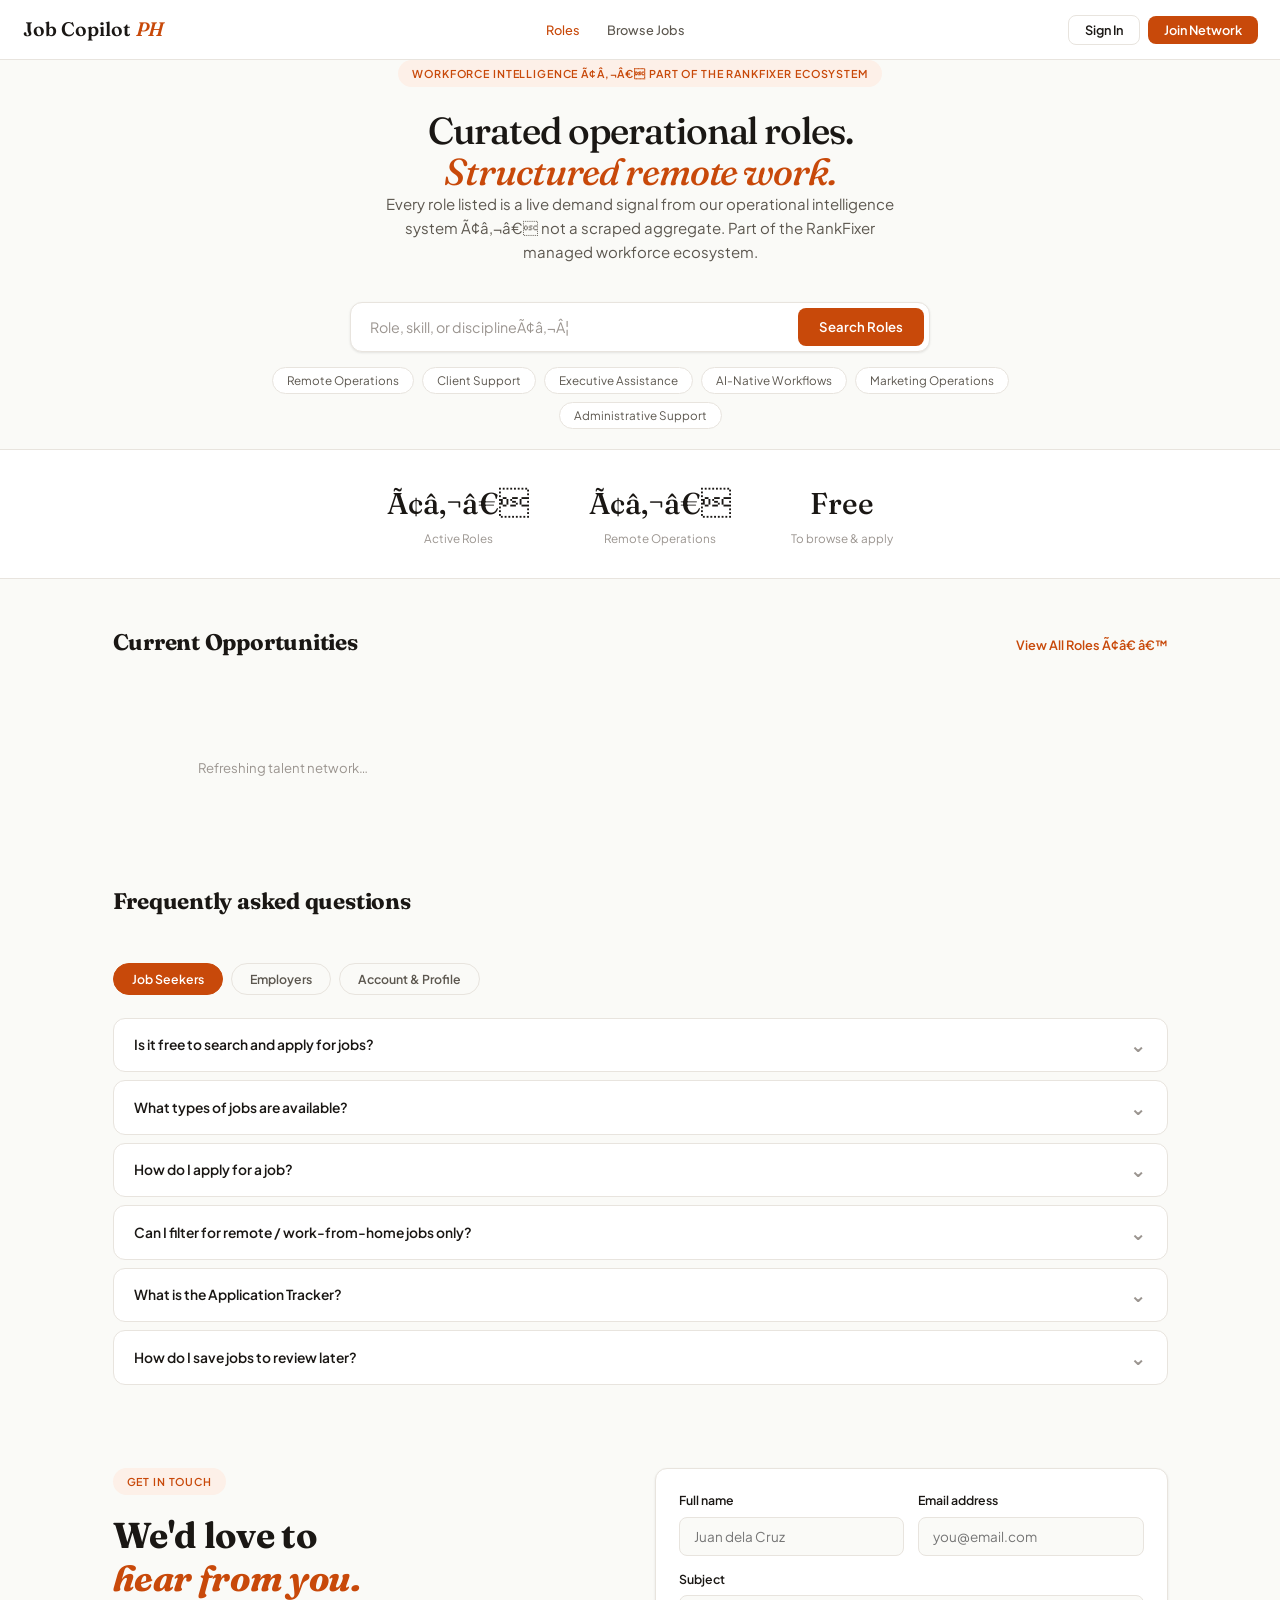
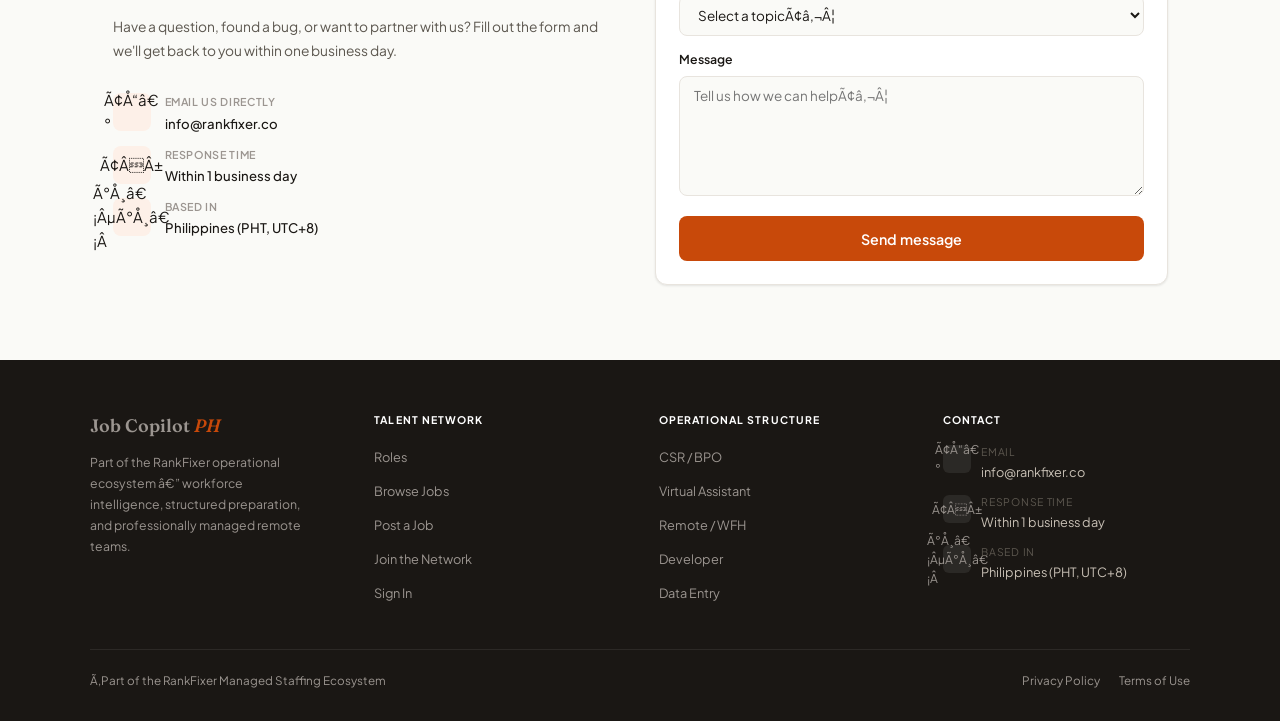
==== commit de25c72b: "Complete repositioning: ~50 fixes across meta, nav, stats, search, cards, employer, profile, contact" ====
--- a/index.html
+++ b/index.html
@@ -3,11 +3,11 @@
 <head>
 <meta charset="UTF-8" />
 <meta name="viewport" content="width=device-width, initial-scale=1.0" />
-<title>Job Copilot PH Ã¢â‚¬â€ Find Work in the Philippines | 3,500+ Jobs</title>
-<meta name="description" content="Browse 3,500+ verified job openings in the Philippines. BPO, tech, remote, virtual assistant, and more. Free to search and apply. New jobs added daily.">
-<meta property="og:title" content="Job Copilot PH Ã¢â‚¬â€ Find Work in the Philippines">
-<meta property="og:description" content="Browse 3,500+ verified job openings in the Philippines. Free to search and apply.">
-<meta property="og:url" content="https://jobcopilotph.vercel.app">
+<title>Job Copilot PH â€” Operational Workforce Platform | RankFixer Ecosystem</title>
+<meta name="description" content="A structured operational workforce platform connecting vetted Philippine talent with remote-ready employers. Part of the RankFixer managed staffing ecosystem.">
+<meta property="og:title" content="Job Copilot PH â€” Operational Workforce Platform">
+<meta property="og:description" content="Structured operational workforce platform. Part of the RankFixer managed staffing ecosystem.">
+<meta property="og:url" content="https://jobs.rankfixer.co">
 <meta property="og:type" content="website">
 <link rel="icon" type="image/svg+xml" href="/favicon.svg">
 <link rel="preconnect" href="https://fonts.googleapis.com" />
@@ -71,29 +71,29 @@
 
 <!-- NAV -->
 <nav>
-  <div class="nav-logo" onclick="go('home')">PH<span>Jobs</span></div>
+  <div class="nav-logo" onclick="go('home')">Job Copilot <span>PH</span></div>
   <div class="nav-links">
-    <button class="nav-btn" id="nav-home"     onclick="go('home')">Home</button>
+    <button class="nav-btn" id="nav-home"     onclick="go('home')">Roles</button>
     <button class="nav-btn" id="nav-search"   onclick="go('search')">Browse Jobs</button>
     <button class="nav-btn" id="nav-saved"    onclick="go('saved')"    style="display:none">Saved</button>
     <button class="nav-btn" id="nav-tracker"  onclick="go('tracker')"  style="display:none">Tracker</button>
-    <button class="nav-btn" id="nav-employer" onclick="go('employer')" style="display:none">Post a Job</button>
+    <button class="nav-btn" id="nav-employer" onclick="go('employer')" style="display:none">Post a Role</button>
     <button class="nav-btn" id="nav-admin"    onclick="go('admin')"    style="display:none">Admin</button>
   </div>
   <div class="nav-auth" id="nav-auth">
     <button class="nav-signin" onclick="openModal('login')">Sign In</button>
-    <button class="nav-signup" onclick="openModal('register')">Sign Up</button>
+    <button class="nav-signup" onclick="openModal('register')">Join Network</button>
   </div>
 </nav>
 
 <!-- Ã¢â€â‚¬Ã¢â€â‚¬ HOME Ã¢â€â‚¬Ã¢â€â‚¬ -->
 <div class="page" id="page-home">
   <div class="hero">
-    <div class="eyebrow">Workforce Intelligence â€” Part of the RankFixer Ecosystem</div>
+    <div class="eyebrow">Workforce Intelligence Ã¢â‚¬â€ Part of the RankFixer Ecosystem</div>
     <h1>Curated operational roles.<br/><em>Structured remote work.</em></h1>
-    <p>Every role listed is a live demand signal from our operational intelligence system â€” not a scraped aggregate. Part of the RankFixer managed workforce ecosystem.</p>
+    <p>Every role listed is a live demand signal from our operational intelligence system Ã¢â‚¬â€ not a scraped aggregate. Part of the RankFixer managed workforce ecosystem.</p>
     <div class="search-box">
-      <input id="h-kw" type="text" placeholder="Role, skill, or disciplineâ€¦" onkeydown="if(event.key==='Enter')heroSearch()" />
+      <input id="h-kw" type="text" placeholder="Role, skill, or disciplineÃ¢â‚¬Â¦" onkeydown="if(event.key==='Enter')heroSearch()" />
       <button class="search-btn" onclick="heroSearch()">Search Roles</button>
     </div>
     <div class="quick-tags"><button class="quick-tag" onclick="qSearch('Remote Operations')">Remote Operations</button><button class="quick-tag" onclick="qSearch('Client Support')">Client Support</button><button class="quick-tag" onclick="qSearch('Executive Assistance')">Executive Assistance</button><button class="quick-tag" onclick="qSearch('AI-Native Workflows')">AI-Native Workflows</button><button class="quick-tag" onclick="qSearch('Marketing Operations')">Marketing Operations</button><button class="quick-tag" onclick="qSearch('Administrative Support')">Administrative Support</button></div>
@@ -106,7 +106,7 @@
   <div class="section">
     <div class="section-hdr">
       <h2 class="section-title">Current Opportunities</h2>
-      <button class="section-link" onclick="go('search')">View All Roles →</button>
+      <button class="section-link" onclick="go('search')">View All Roles Ã¢â€ â€™</button>
     </div>
     <div id="home-jobs" class="jobs-grid"><div class="loading"><div class="spinner"></div></div></div>
   </div>
@@ -180,7 +180,7 @@
               <span>Is it free to post a job?</span>
               <span class="faq-chevron">&#8964;</span>
             </button>
-            <div class="faq-a">Yes, posting a job is free to start. Create an employer account, fill in the details, and your listing goes live to thousands of active job seekers in the Philippines immediately.</div>
+            <div class="faq-a">Yes, posting a job is free to start. Create an employer account, fill in the details, and your listing goes live to thousands of Active candidates in the Philippines immediately.</div>
           </div>
           <div class="faq-item">
             <button class="faq-q" onclick="faqToggle(this)">
@@ -261,7 +261,7 @@
             <div class="contact-meta-icon">Ã¢Å“â€°</div>
             <div>
               <div class="contact-meta-label">Email us directly</div>
-              <div class="contact-meta-val">hello@jobcopilotph.com</div>
+              <div class="contact-meta-val">info@rankfixer.co</div>
             </div>
           </div>
           <div class="contact-meta-item">
@@ -335,25 +335,25 @@
 
         <!-- Brand -->
         <div class="footer-brand">
-          <div class="nav-logo" onclick="go('home')" style="cursor:pointer">PH<span>Jobs</span></div>
-          <p class="footer-tagline">Your go-to job board for finding work in the Philippines Ã¢â‚¬â€ BPO, tech, remote, and more. Free to search and apply.</p>
-        </div>
-
-        <!-- Quick links -->
+          <div class="nav-logo" onclick="go('home')" style="cursor:pointer">Job Copilot <span>PH</span></div>
+          <p class="footer-tagline">Part of the RankFixer operational ecosystem â€” workforce intelligence, structured preparation, and professionally managed remote teams.</p>
+        </div>
+
+        <!-- Talent Network -->
         <div>
-          <div class="footer-col-title">Quick Links</div>
+          <div class="footer-col-title">Talent Network</div>
           <ul class="footer-links">
-            <li><button onclick="go('home')">Home</button></li>
+            <li><button onclick="go('home')">Roles</button></li>
             <li><button onclick="go('search')">Browse Jobs</button></li>
             <li><button onclick="go('employer')">Post a Job</button></li>
-            <li><button onclick="openModal('register')">Create Account</button></li>
+            <li><button onclick="openModal('register')">Join the Network</button></li>
             <li><button onclick="openModal('login')">Sign In</button></li>
           </ul>
         </div>
 
         <!-- Job categories -->
         <div>
-          <div class="footer-col-title">Browse by Category</div>
+          <div class="footer-col-title">Operational Structure</div>
           <ul class="footer-links">
             <li><button onclick="qSearch('CSR')">CSR / BPO</button></li>
             <li><button onclick="qSearch('Virtual Assistant')">Virtual Assistant</button></li>
@@ -370,7 +370,7 @@
             <div class="footer-contact-icon">Ã¢Å“â€°</div>
             <div>
               <div class="footer-contact-label">Email</div>
-              <div class="footer-contact-val">hello@jobcopilotph.com</div>
+              <div class="footer-contact-val">info@rankfixer.co</div>
             </div>
           </div>
           <div class="footer-contact-item">
@@ -393,7 +393,7 @@
 
       <!-- Bottom bar -->
       <div class="footer-bottom">
-        <span class="footer-copy">Ã‚Â© 2025 Job Copilot PH. All rights reserved.</span>
+        <span class="footer-copy">Ã‚Part of the RankFixer Managed Staffing Ecosystem</span>
         <div class="footer-legal">
           <a href="#">Privacy Policy</a>
           <a href="#">Terms of Use</a>
@@ -413,7 +413,7 @@
         <div class="suggest-drop" id="sug-box"></div>
       </div>
       <input class="toolbar-input" id="s-city" placeholder="City (e.g. Davao, Manila)" onkeydown="if(event.key==='Enter')doSearch()" style="max-width:180px" />
-      <label class="remote-label"><div class="toggle" id="rem-tog" onclick="togRem()"></div>Remote only</label>
+      <label class="remote-label"><div class="toggle" id="rem-tog" onclick="togRem()"></div>Remote Operations</label>
       <button class="toolbar-btn" onclick="doSearch()">Search</button>
     </div>
     <div class="results-meta" id="res-meta" style="display:none"><span id="res-count"></span></div>
@@ -467,7 +467,7 @@
         <div><label class="f-label">Mobile</label><input class="f-input" id="p-phone" placeholder="+63 9XX XXX XXXX" /></div>
       </div>
       <div class="f-row">
-        <div><label class="f-label">Looking for</label><input class="f-input" id="p-jobtitle" placeholder="Virtual Assistant, CSRÃ¢â‚¬Â¦" /></div>
+        <div><label class="f-label">Target role / discipline</label><input class="f-input" id="p-jobtitle" placeholder="e.g. Executive Assistant, Marketing Operationsâ€¦" /></div>
         <div><label class="f-label">Location</label><input class="f-input" id="p-location" placeholder="Davao City" /></div>
       </div>
       <div class="f-row">
@@ -571,17 +571,17 @@
     <div class="emp-hero">
       <div>
         <h1>Hire great talent<br/><em style="font-style:italic;color:var(--accent)">in the Philippines.</em></h1>
-        <p>Post jobs directly to thousands of active job seekers Ã¢â‚¬â€ BPO, tech, remote, and more. Free to start.</p>
-      </div>
-      <button class="emp-cta" onclick="togglePostForm()">+ Post a Job</button>
+        <p>Post jobs directly to thousands of Active candidates Ã¢â‚¬â€ BPO, tech, remote, and more. Free to start.</p>
+      </div>
+      <button class="emp-cta" onclick="togglePostForm()">+ Post a Role</button>
     </div>
     <div class="emp-stats">
-      <div class="emp-stat"><span class="emp-stat-num" id="emp-total">Ã¢â‚¬â€</span><div class="emp-stat-label">Active job seekers</div></div>
-      <div class="emp-stat"><span class="emp-stat-num" id="emp-remote">Ã¢â‚¬â€</span><div class="emp-stat-label">Remote seekers</div></div>
-      <div class="emp-stat"><span class="emp-stat-num">Free</span><div class="emp-stat-label">To post</div></div>
+      <div class="emp-stat"><span class="emp-stat-num" id="emp-total">Ã¢â‚¬â€</span><div class="emp-stat-label">Active candidates</div></div>
+      <div class="emp-stat"><span class="emp-stat-num" id="emp-remote">Ã¢â‚¬â€</span><div class="emp-stat-label">Remote-ready</div></div>
+      <div class="emp-stat"><span class="emp-stat-num">Direct</span><div class="emp-stat-label">No intermediaries</div></div>
     </div>
     <div class="post-form" id="post-form" style="display:none">
-      <h3 style="font-family:var(--font-d);font-size:1.3rem;font-weight:500;margin-bottom:1.5rem">Post a New Job</h3>
+      <h3 style="font-family:var(--font-d);font-size:1.3rem;font-weight:500;margin-bottom:1.5rem">Post a New Role</h3>
       <div class="form-grid">
         <div><label class="f-label">Job Title *</label><input class="f-input" id="pj-title" placeholder="e.g. Virtual Assistant" /></div>
         <div><label class="f-label">Company *</label><input class="f-input" id="pj-company" placeholder="Your company name" /></div>
@@ -693,7 +693,7 @@
       +'</div></div>';
   } else {
     $('nav-auth').innerHTML='<button class="nav-signin" onclick="openModal(\'login\')">Sign In</button>'
-      +'<button class="nav-signup" onclick="openModal(\'register\')">Sign Up</button>';
+      +'<button class="nav-signup" onclick="openModal(\'register\')">Join Network</button>';
   }
   $('nav-saved').style.display    = a?'':'none';
   $('nav-tracker').style.display  = a?'':'none';
@@ -740,10 +740,10 @@
 function switchMode(){ modalMode=modalMode==='login'?'register':'login'; renderModal(); }
 function renderModal(){
   var isL=modalMode==='login';
-  $('m-title').textContent=isL?'Welcome back.':'Create account.';
-  $('m-sub').innerHTML=isL?'Don\'t have an account? <span onclick="switchMode()">Sign up free</span>':'Already have an account? <span onclick="switchMode()">Sign in</span>';
+  $('m-title').textContent=isL?'Welcome back.':'Join the Network.';
+  $('m-sub').innerHTML=isL?'No account yet? <span onclick="switchMode()">Create one</span>':'Already have an account? <span onclick="switchMode()">Sign in</span>';
   $('m-name-wrap').style.display=isL?'none':'block';
-  $('m-submit').textContent=isL?'Sign In':'Create Account';
+  $('m-submit').textContent=isL?'Sign In':'Join the Network';
   $('m-error').classList.remove('show');
 }
 async function submitAuth(){
@@ -764,7 +764,7 @@
     tok=res.data.session.access_token; CU=res.data.user;
     localStorage.setItem('_jc_tok',tok);
     localStorage.setItem('_jc_user',JSON.stringify(CU));
-    closeModal(); updateNav(); toast('Welcome! Ã°Å¸â€˜â€¹'); loadSavedIds();
+    closeModal(); updateNav(); toast('Welcome back.'); loadSavedIds();
   } catch(e){ err.textContent=e.message; err.classList.add('show'); }
   finally{ $('m-submit').disabled=false; renderModal(); }
 }
@@ -780,8 +780,8 @@
     var s=await api('/api/stats');
     if(s.success){ $('stat-total').textContent=(s.data.totalJobs||0).toLocaleString(); $('stat-remote').textContent=(s.data.remoteJobs||0).toLocaleString(); }
     var j=await api('/api/jobs?limit=6');
-    $('home-jobs').innerHTML=(j.success&&j.data.length)?j.data.map(jobCardHtml).join(''):'<div class="empty"><div class="empty-icon">Ã°Å¸â€Â</div><h3>No jobs yet</h3></div>';
-  } catch(e){ $('home-jobs').innerHTML='<div class="empty"><p>Could not load jobs.</p></div>'; }
+    $('home-jobs').innerHTML=(j.success&&j.data.length)?j.data.map(jobCardHtml).join(''):'<div class="empty"><div class="empty-icon">Ã°Å¸â€Â</div><h3>Talent network syncing</h3></div>';
+  } catch(e){ $('home-jobs').innerHTML='<div class="empty"><p>Refreshing talent network…</p></div>'; }
 }
 function heroSearch(){ $('s-kw').value=$('h-kw').value.trim(); go('search'); }
 function qSearch(kw){ $('s-kw').value=kw; go('search'); }
@@ -798,9 +798,9 @@
     +(isR?'<span class="tag remote">Ã°Å¸ÂÂ  Remote</span>':'')
     +(j.employment_type?'<span class="tag">'+esc(j.employment_type)+'</span>':'')
     +(sal?'<span class="tag salary">'+sal+'</span>':'')
-    +(isN?'<span class="tag new-tag">New</span>':'')
+    
     +'</div>'
-    +'<div class="card-footer"><span>'+esc(j.source&&j.source.name?j.source.name:'Job Board')+'</span><span>'+ago(j.posted_at)+'</span></div>'
+    +'<div class="card-footer"><span>'+esc(j.source&&j.source.name?j.source.name:'Operational Role')+'</span><span>'+ago(j.posted_at)+'</span></div>'
     +'</div>';
 }
 
@@ -817,10 +817,10 @@
   var p=new URLSearchParams({page:1,limit:15});
   if(kw) p.set('keyword',kw); if(city) p.set('city',city); if(remOnly) p.set('remote','true');
   var d=await api('/api/jobs?'+p);
-  if(!d.success){ con.innerHTML='<div class="empty"><p>Could not load jobs.</p></div>'; return; }
+  if(!d.success){ con.innerHTML='<div class="empty"><p>Refreshing talent network…</p></div>'; return; }
   totPages=d.totalPages||1;
   if(meta){ meta.style.display='flex'; $('res-count').innerHTML='Showing <strong>'+d.data.length+'</strong> of <strong>'+(d.total||0).toLocaleString()+'</strong>'+(kw?' for "<strong>'+esc(kw)+'</strong>"':''); }
-  con.innerHTML=d.data.length?'<div class="jobs-list">'+d.data.map(listCardHtml).join('')+'</div>':'<div class="empty"><div class="empty-icon">Ã°Å¸â€Â</div><h3>No jobs found</h3><p>Try different keywords.</p></div>';
+  con.innerHTML=d.data.length?'<div class="jobs-list">'+d.data.map(listCardHtml).join('')+'</div>':'<div class="empty"><div class="empty-icon">Ã°Å¸â€Â</div><h3>No matching roles</h3><p>Try adjusting your search.</p></div>';
   renderPg();
 }
 async function loadJobsPage(pg){
@@ -833,7 +833,7 @@
   if(!d.success) return;
   totPages=d.totalPages||1;
   $('res-count').innerHTML='Showing <strong>'+d.data.length+'</strong> of <strong>'+(d.total||0).toLocaleString()+'</strong>'+(kw?' for "<strong>'+esc(kw)+'</strong>"':'');
-  $('jobs-con').innerHTML=d.data.length?'<div class="jobs-list">'+d.data.map(listCardHtml).join('')+'</div>':'<div class="empty"><h3>No jobs found</h3></div>';
+  $('jobs-con').innerHTML=d.data.length?'<div class="jobs-list">'+d.data.map(listCardHtml).join('')+'</div>':'<div class="empty"><h3>No matching roles</h3></div>';
   renderPg(); window.scrollTo(0,0);
 }
 function listCardHtml(j){
@@ -889,7 +889,7 @@
   prevPage=from||'search'; go('detail');
   $('detail-con').innerHTML='<div class="loading"><div class="spinner"></div></div>';
   var d=await api('/api/jobs/'+id);
-  if(!d.success){ $('detail-con').innerHTML='<div class="empty"><p>Job not found.</p></div>'; return; }
+  if(!d.success){ $('detail-con').innerHTML='<div class="empty"><p>Role not found.</p></div>'; return; }
   $('detail-con').innerHTML=detailHtml(d.data);
   injectJobSchema(d.data);  // ADD THIS LINE
 
@@ -975,13 +975,13 @@
 async function togSave(id,btn){
   if(!CU){ openModal('login'); return; }
   var sv=!savedIds[id];
-  if(sv){ await api('/api/saved/'+id,{method:'POST'},true); savedIds[id]=true; btn.textContent='Ã¢â„¢Â¥ Saved'; btn.classList.add('saved'); toast('Job saved!'); }
+  if(sv){ await api('/api/saved/'+id,{method:'POST'},true); savedIds[id]=true; btn.textContent='Ã¢â„¢Â¥ Saved'; btn.classList.add('saved'); toast('Role saved!'); }
   else{ await api('/api/saved/'+id,{method:'DELETE'},true); delete savedIds[id]; btn.textContent='Ã¢â„¢Â¡ Save'; btn.classList.remove('saved'); toast('Removed.'); }
 }
 async function togSaveDetail(id,btn){
   if(!CU){ openModal('login'); return; }
   var sv=!savedIds[id];
-  if(sv){ await api('/api/saved/'+id,{method:'POST'},true); savedIds[id]=true; btn.textContent='Ã¢â„¢Â¥ Saved'; btn.classList.add('active'); toast('Job saved!'); }
+  if(sv){ await api('/api/saved/'+id,{method:'POST'},true); savedIds[id]=true; btn.textContent='Ã¢â„¢Â¥ Saved'; btn.classList.add('active'); toast('Role saved!'); }
   else{ await api('/api/saved/'+id,{method:'DELETE'},true); delete savedIds[id]; btn.textContent='Ã¢â„¢Â¡ Save Job'; btn.classList.remove('active'); toast('Removed.'); }
 }
 async function trackApp(id){
@@ -992,7 +992,7 @@
 
 // Ã¢â€â‚¬Ã¢â€â‚¬ SAVED PAGE Ã¢â€â‚¬Ã¢â€â‚¬
 async function loadSaved(){
-  if(!CU){ $('saved-con').innerHTML='<div class="empty"><div class="empty-icon">Ã°Å¸â€â€“</div><h3>Sign in to see saved jobs</h3><p><button class="search-btn" style="display:inline-block;margin-top:1rem" onclick="openModal(\'login\')">Sign In</button></p></div>'; return; }
+  if(!CU){ $('saved-con').innerHTML='<div class="empty"><div class="empty-icon">Ã°Å¸â€â€“</div><h3>Sign in to see saved roles</h3><p><button class="search-btn" style="display:inline-block;margin-top:1rem" onclick="openModal(\'login\')">Sign In</button></p></div>'; return; }
   $('saved-con').innerHTML='<div class="loading"><div class="spinner"></div></div>';
   var d=await api('/api/saved',{},true);
   if(d.success&&d.data&&d.data.length){
@@ -1001,7 +1001,7 @@
       return jobCardHtml(j);
     }).join('')+'</div>';
   } else {
-    $('saved-con').innerHTML='<div class="empty"><div class="empty-icon">Ã°Å¸â€â€“</div><h3>No saved jobs</h3><p>Browse jobs and tap Save to add them here.</p></div>';
+    $('saved-con').innerHTML='<div class="empty"><div class="empty-icon">Ã°Å¸â€â€“</div><h3>No saved roles</h3><p>Browse roles and tap Save to add them here.</p></div>';
   }
 }
 
@@ -1288,8 +1288,8 @@
   if(adminLoaded) return; adminLoaded=true;
   var stats=await api('/api/stats');
   if(stats.success){
-    $('adm-stats').innerHTML='<div class="admin-stat hl"><span class="admin-stat-num">'+(stats.data.totalJobs||0).toLocaleString()+'</span><div class="admin-stat-label">Active jobs</div></div>'
-      +'<div class="admin-stat"><span class="admin-stat-num">'+(stats.data.remoteJobs||0).toLocaleString()+'</span><div class="admin-stat-label">Remote jobs</div></div>'
+    $('adm-stats').innerHTML='<div class="admin-stat hl"><span class="admin-stat-num">'+(stats.data.totalJobs||0).toLocaleString()+'</span><div class="admin-stat-label">Active roles</div></div>'
+      +'<div class="admin-stat"><span class="admin-stat-num">'+(stats.data.remoteJobs||0).toLocaleString()+'</span><div class="admin-stat-label">Remote operations</div></div>'
       +'<div class="admin-stat"><span class="admin-stat-num">'+Math.round(((stats.data.remoteJobs||0)/(stats.data.totalJobs||1))*100)+'%</span><div class="admin-stat-label">Remote ratio</div></div>';
   }
   var sources=await api('/api/sources');
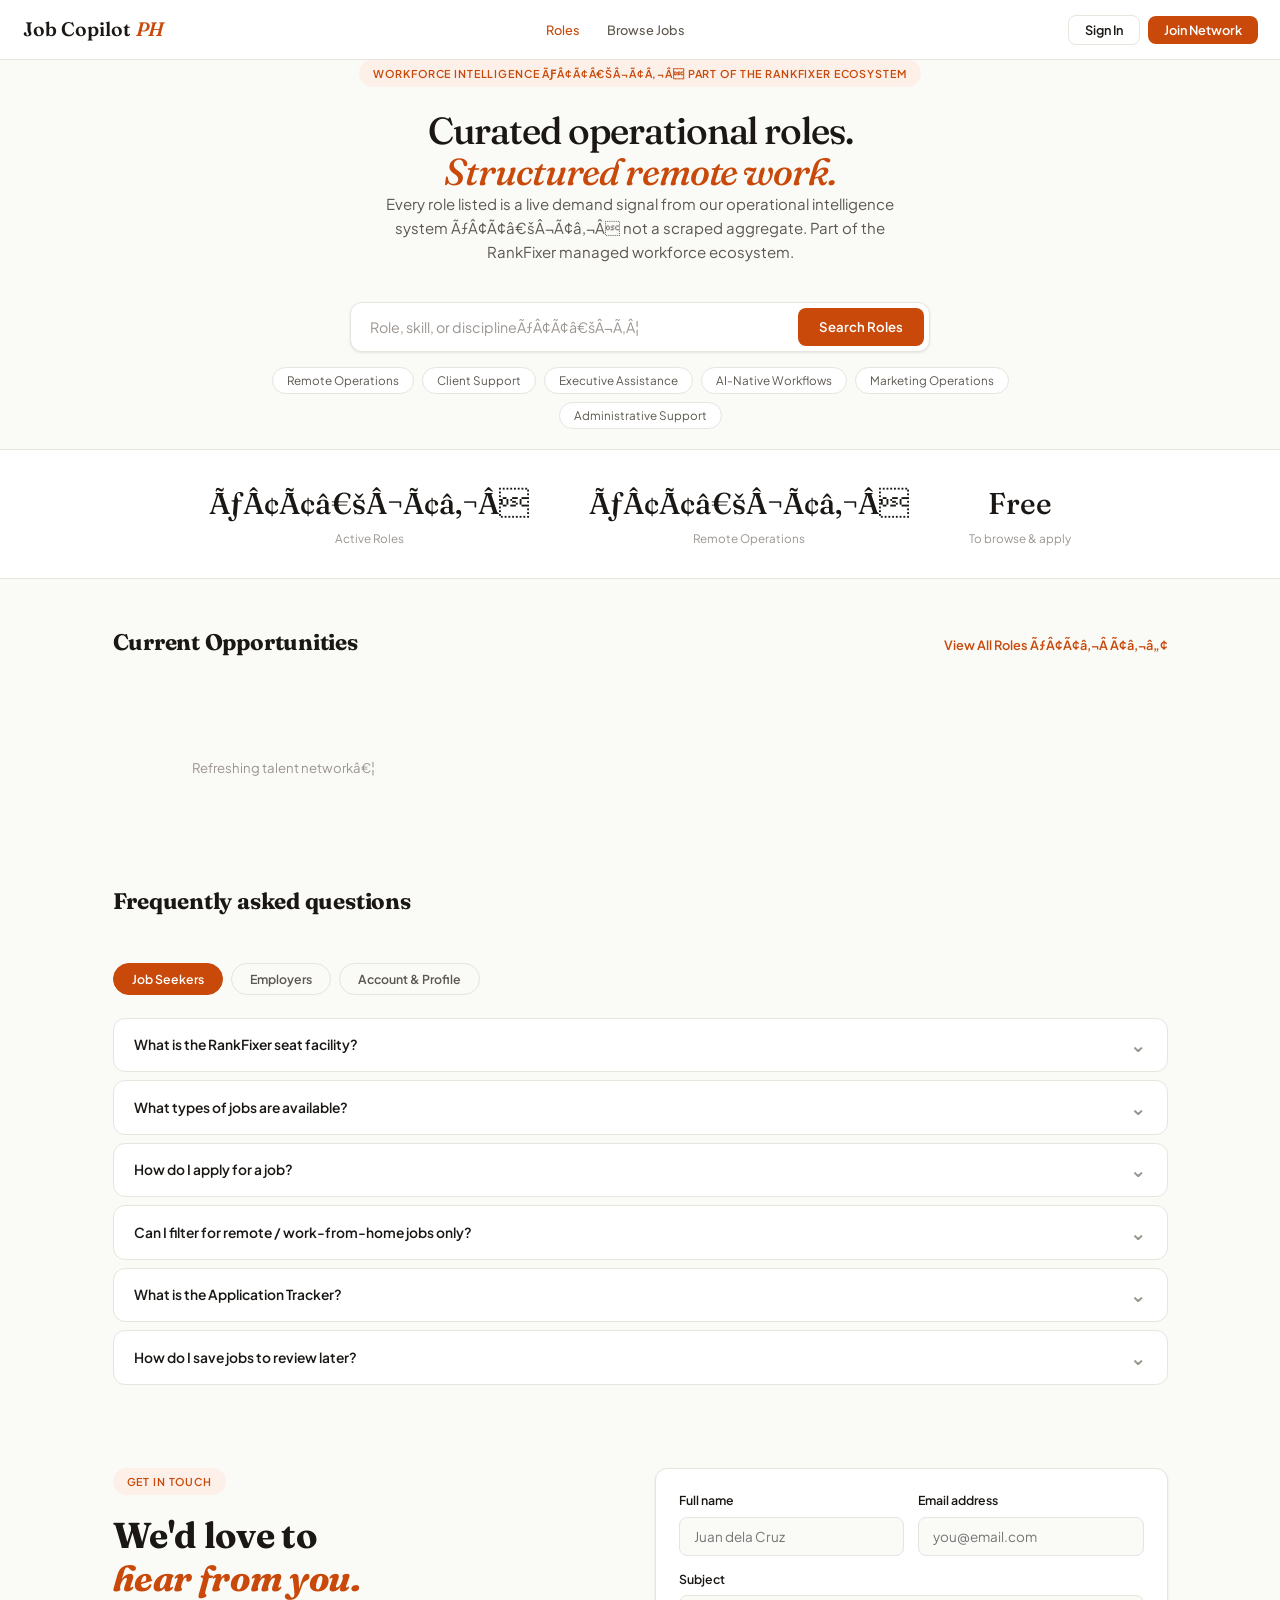
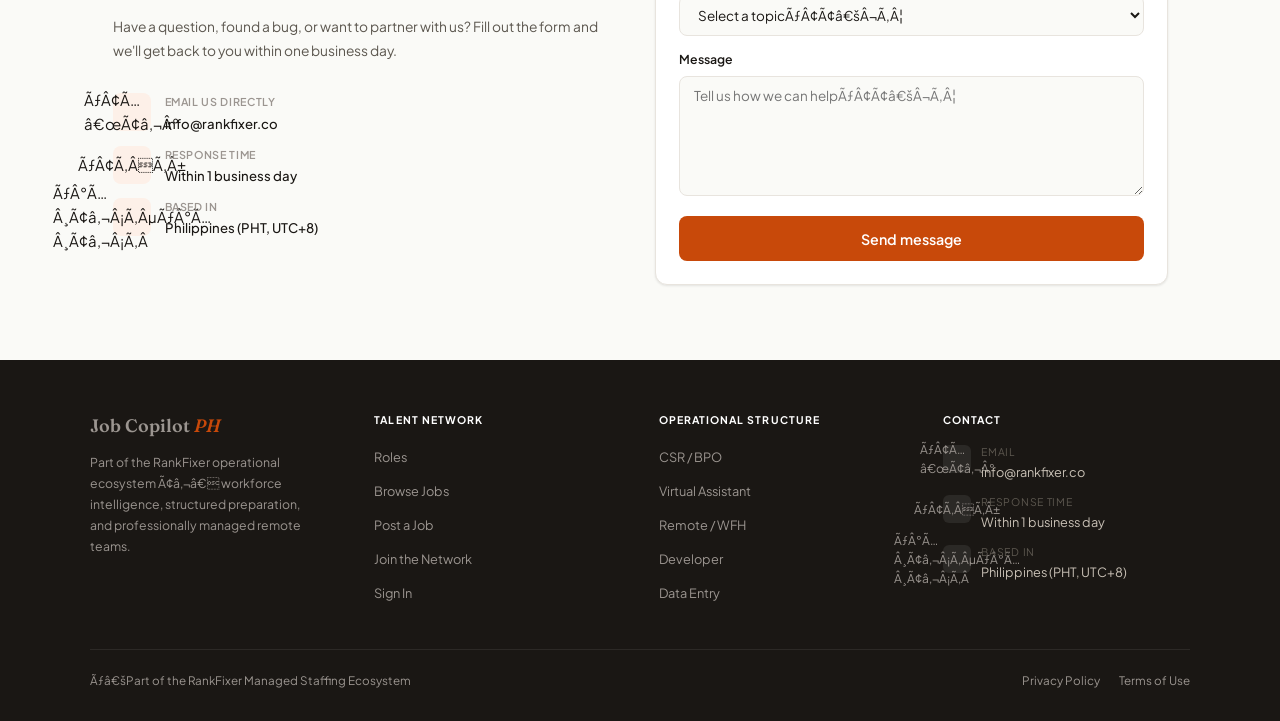
==== commit 498946d1: "Fix 3 remaining items: nav label, seat facility stat, FAQ question" ====
--- a/index.html
+++ b/index.html
@@ -3,9 +3,9 @@
 <head>
 <meta charset="UTF-8" />
 <meta name="viewport" content="width=device-width, initial-scale=1.0" />
-<title>Job Copilot PH â€” Operational Workforce Platform | RankFixer Ecosystem</title>
+<title>Job Copilot PH Ã¢â‚¬â€ Operational Workforce Platform | RankFixer Ecosystem</title>
 <meta name="description" content="A structured operational workforce platform connecting vetted Philippine talent with remote-ready employers. Part of the RankFixer managed staffing ecosystem.">
-<meta property="og:title" content="Job Copilot PH â€” Operational Workforce Platform">
+<meta property="og:title" content="Job Copilot PH Ã¢â‚¬â€ Operational Workforce Platform">
 <meta property="og:description" content="Structured operational workforce platform. Part of the RankFixer managed staffing ecosystem.">
 <meta property="og:url" content="https://jobs.rankfixer.co">
 <meta property="og:type" content="website">
@@ -50,7 +50,7 @@
 <!-- AUTH MODAL -->
 <div class="modal-ov" id="auth-modal">
   <div class="modal">
-    <button class="modal-x" onclick="closeModal()">Ã¢Å“â€¢</button>
+    <button class="modal-x" onclick="closeModal()">ÃƒÂ¢Ã…â€œÃ¢â‚¬Â¢</button>
     <h2 id="m-title">Welcome back.</h2>
     <p class="modal-sub" id="m-sub">Don't have an account? <span onclick="switchMode()">Sign up free</span></p>
     <div id="m-name-wrap" style="display:none">
@@ -63,7 +63,7 @@
       </div>
     </div>
     <div class="f-field"><label class="f-label">Email</label><input class="f-input" id="m-email" type="email" placeholder="you@email.com" /></div>
-    <div class="f-field"><label class="f-label">Password</label><input class="f-input" id="m-pass" type="password" placeholder="Ã¢â‚¬Â¢Ã¢â‚¬Â¢Ã¢â‚¬Â¢Ã¢â‚¬Â¢Ã¢â‚¬Â¢Ã¢â‚¬Â¢Ã¢â‚¬Â¢Ã¢â‚¬Â¢" onkeydown="if(event.key==='Enter')submitAuth()" /></div>
+    <div class="f-field"><label class="f-label">Password</label><input class="f-input" id="m-pass" type="password" placeholder="ÃƒÂ¢Ã¢â€šÂ¬Ã‚Â¢ÃƒÂ¢Ã¢â€šÂ¬Ã‚Â¢ÃƒÂ¢Ã¢â€šÂ¬Ã‚Â¢ÃƒÂ¢Ã¢â€šÂ¬Ã‚Â¢ÃƒÂ¢Ã¢â€šÂ¬Ã‚Â¢ÃƒÂ¢Ã¢â€šÂ¬Ã‚Â¢ÃƒÂ¢Ã¢â€šÂ¬Ã‚Â¢ÃƒÂ¢Ã¢â€šÂ¬Ã‚Â¢" onkeydown="if(event.key==='Enter')submitAuth()" /></div>
     <div class="f-error" id="m-error"></div>
     <button class="f-submit" id="m-submit" onclick="submitAuth()">Sign In</button>
   </div>
@@ -86,32 +86,32 @@
   </div>
 </nav>
 
-<!-- Ã¢â€â‚¬Ã¢â€â‚¬ HOME Ã¢â€â‚¬Ã¢â€â‚¬ -->
+<!-- ÃƒÂ¢Ã¢â‚¬ÂÃ¢â€šÂ¬ÃƒÂ¢Ã¢â‚¬ÂÃ¢â€šÂ¬ HOME ÃƒÂ¢Ã¢â‚¬ÂÃ¢â€šÂ¬ÃƒÂ¢Ã¢â‚¬ÂÃ¢â€šÂ¬ -->
 <div class="page" id="page-home">
   <div class="hero">
-    <div class="eyebrow">Workforce Intelligence Ã¢â‚¬â€ Part of the RankFixer Ecosystem</div>
+    <div class="eyebrow">Workforce Intelligence ÃƒÂ¢Ã¢â€šÂ¬Ã¢â‚¬Â Part of the RankFixer Ecosystem</div>
     <h1>Curated operational roles.<br/><em>Structured remote work.</em></h1>
-    <p>Every role listed is a live demand signal from our operational intelligence system Ã¢â‚¬â€ not a scraped aggregate. Part of the RankFixer managed workforce ecosystem.</p>
+    <p>Every role listed is a live demand signal from our operational intelligence system ÃƒÂ¢Ã¢â€šÂ¬Ã¢â‚¬Â not a scraped aggregate. Part of the RankFixer managed workforce ecosystem.</p>
     <div class="search-box">
-      <input id="h-kw" type="text" placeholder="Role, skill, or disciplineÃ¢â‚¬Â¦" onkeydown="if(event.key==='Enter')heroSearch()" />
+      <input id="h-kw" type="text" placeholder="Role, skill, or disciplineÃƒÂ¢Ã¢â€šÂ¬Ã‚Â¦" onkeydown="if(event.key==='Enter')heroSearch()" />
       <button class="search-btn" onclick="heroSearch()">Search Roles</button>
     </div>
     <div class="quick-tags"><button class="quick-tag" onclick="qSearch('Remote Operations')">Remote Operations</button><button class="quick-tag" onclick="qSearch('Client Support')">Client Support</button><button class="quick-tag" onclick="qSearch('Executive Assistance')">Executive Assistance</button><button class="quick-tag" onclick="qSearch('AI-Native Workflows')">AI-Native Workflows</button><button class="quick-tag" onclick="qSearch('Marketing Operations')">Marketing Operations</button><button class="quick-tag" onclick="qSearch('Administrative Support')">Administrative Support</button></div>
   </div>
   <div class="stats-bar">
-    <div class="stat"><span class="stat-num" id="stat-total">Ã¢â‚¬â€</span><div class="stat-label">Active Roles</div></div>
-    <div class="stat"><span class="stat-num" id="stat-remote">Ã¢â‚¬â€</span><div class="stat-label">Remote Operations</div></div>
+    <div class="stat"><span class="stat-num" id="stat-total">ÃƒÂ¢Ã¢â€šÂ¬Ã¢â‚¬Â</span><div class="stat-label">Active Roles</div></div>
+    <div class="stat"><span class="stat-num" id="stat-remote">ÃƒÂ¢Ã¢â€šÂ¬Ã¢â‚¬Â</span><div class="stat-label">Remote Operations</div></div>
     <div class="stat"><span class="stat-num">Free</span><div class="stat-label">To browse & apply</div></div>
   </div>
   <div class="section">
     <div class="section-hdr">
       <h2 class="section-title">Current Opportunities</h2>
-      <button class="section-link" onclick="go('search')">View All Roles Ã¢â€ â€™</button>
+      <button class="section-link" onclick="go('search')">View All Roles ÃƒÂ¢Ã¢â‚¬Â Ã¢â‚¬â„¢</button>
     </div>
     <div id="home-jobs" class="jobs-grid"><div class="loading"><div class="spinner"></div></div></div>
   </div>
 
-  <!-- Ã¢â€â‚¬Ã¢â€â‚¬ FAQ Ã¢â€â‚¬Ã¢â€â‚¬ -->
+  <!-- ÃƒÂ¢Ã¢â‚¬ÂÃ¢â€šÂ¬ÃƒÂ¢Ã¢â‚¬ÂÃ¢â€šÂ¬ FAQ ÃƒÂ¢Ã¢â‚¬ÂÃ¢â€šÂ¬ÃƒÂ¢Ã¢â‚¬ÂÃ¢â€šÂ¬ -->
   <div class="section" style="padding-top:0;padding-bottom:5rem">
     <div class="section-hdr" style="margin-bottom:2rem">
       <h2 class="section-title">Frequently asked questions</h2>
@@ -131,10 +131,10 @@
         <div class="faq-group" id="faq-seekers">
           <div class="faq-item">
             <button class="faq-q" onclick="faqToggle(this)">
-              <span>Is it free to search and apply for jobs?</span>
+              <span>What is the RankFixer seat facility?</span>
               <span class="faq-chevron">&#8964;</span>
             </button>
-            <div class="faq-a">Yes Ã¢â‚¬â€ browsing listings and applying is completely free for job seekers. No hidden fees, no subscriptions, and no pay-to-apply gates. Just create a free account and start applying.</div>
+            <div class="faq-a">Yes ÃƒÂ¢Ã¢â€šÂ¬Ã¢â‚¬Â browsing listings and applying is completely free for job seekers. No hidden fees, no subscriptions, and no pay-to-apply gates. Just create a free account and start applying.</div>
           </div>
           <div class="faq-item">
             <button class="faq-q" onclick="faqToggle(this)">
@@ -162,7 +162,7 @@
               <span>What is the Application Tracker?</span>
               <span class="faq-chevron">&#8964;</span>
             </button>
-            <div class="faq-a">The Application Tracker lets you log and monitor every job you've applied to in one place Ã¢â‚¬â€ statuses, dates, notes Ã¢â‚¬â€ so you stay organised throughout your job search.</div>
+            <div class="faq-a">The Application Tracker lets you log and monitor every job you've applied to in one place ÃƒÂ¢Ã¢â€šÂ¬Ã¢â‚¬Â statuses, dates, notes ÃƒÂ¢Ã¢â€šÂ¬Ã¢â‚¬Â so you stay organised throughout your job search.</div>
           </div>
           <div class="faq-item">
             <button class="faq-q" onclick="faqToggle(this)">
@@ -201,14 +201,14 @@
               <span>What types of candidates will I reach?</span>
               <span class="faq-chevron">&#8964;</span>
             </button>
-            <div class="faq-a">Job Copilot PH focuses on the Philippine talent market Ã¢â‚¬â€ BPO, customer service, tech, virtual assistant, and administrative roles. A significant share of candidates are actively seeking remote and WFH opportunities.</div>
+            <div class="faq-a">Job Copilot PH focuses on the Philippine talent market ÃƒÂ¢Ã¢â€šÂ¬Ã¢â‚¬Â BPO, customer service, tech, virtual assistant, and administrative roles. A significant share of candidates are actively seeking remote and WFH opportunities.</div>
           </div>
           <div class="faq-item">
             <button class="faq-q" onclick="faqToggle(this)">
               <span>How do applicants apply through my listing?</span>
               <span class="faq-chevron">&#8964;</span>
             </button>
-            <div class="faq-a">Each listing has a unique shareable URL. If you provide an external application link, candidates are redirected there to complete their application Ã¢â‚¬â€ keeping you in full control of the hiring process.</div>
+            <div class="faq-a">Each listing has a unique shareable URL. If you provide an external application link, candidates are redirected there to complete their application ÃƒÂ¢Ã¢â€šÂ¬Ã¢â‚¬Â keeping you in full control of the hiring process.</div>
           </div>
         </div>
 
@@ -233,7 +233,7 @@
               <span>Can employers see my profile publicly?</span>
               <span class="faq-chevron">&#8964;</span>
             </button>
-            <div class="faq-a">Yes Ã¢â‚¬â€ your profile has a public URL where employers can view your bio, skills, experience, education, and download your uploaded resume PDF. Changes you save appear on your public profile immediately.</div>
+            <div class="faq-a">Yes ÃƒÂ¢Ã¢â€šÂ¬Ã¢â‚¬Â your profile has a public URL where employers can view your bio, skills, experience, education, and download your uploaded resume PDF. Changes you save appear on your public profile immediately.</div>
           </div>
           <div class="faq-item">
             <button class="faq-q" onclick="faqToggle(this)">
@@ -247,7 +247,7 @@
     </div>
   </div>
 
-  <!-- Ã¢â€â‚¬Ã¢â€â‚¬ CONTACT Ã¢â€â‚¬Ã¢â€â‚¬ -->
+  <!-- ÃƒÂ¢Ã¢â‚¬ÂÃ¢â€šÂ¬ÃƒÂ¢Ã¢â‚¬ÂÃ¢â€šÂ¬ CONTACT ÃƒÂ¢Ã¢â‚¬ÂÃ¢â€šÂ¬ÃƒÂ¢Ã¢â‚¬ÂÃ¢â€šÂ¬ -->
   <div class="section contact-section">
     <div class="contact-grid">
 
@@ -258,21 +258,21 @@
         <p style="color:var(--text-sub);font-size:.92rem;line-height:1.75;margin-bottom:2rem">Have a question, found a bug, or want to partner with us? Fill out the form and we'll get back to you within one business day.</p>
         <div style="display:flex;flex-direction:column;gap:12px">
           <div class="contact-meta-item">
-            <div class="contact-meta-icon">Ã¢Å“â€°</div>
+            <div class="contact-meta-icon">ÃƒÂ¢Ã…â€œÃ¢â‚¬Â°</div>
             <div>
               <div class="contact-meta-label">Email us directly</div>
               <div class="contact-meta-val">info@rankfixer.co</div>
             </div>
           </div>
           <div class="contact-meta-item">
-            <div class="contact-meta-icon">Ã¢ÂÂ±</div>
+            <div class="contact-meta-icon">ÃƒÂ¢Ã‚ÂÃ‚Â±</div>
             <div>
               <div class="contact-meta-label">Response time</div>
               <div class="contact-meta-val">Within 1 business day</div>
             </div>
           </div>
           <div class="contact-meta-item">
-            <div class="contact-meta-icon">Ã°Å¸â€¡ÂµÃ°Å¸â€¡Â­</div>
+            <div class="contact-meta-icon">ÃƒÂ°Ã…Â¸Ã¢â‚¬Â¡Ã‚ÂµÃƒÂ°Ã…Â¸Ã¢â‚¬Â¡Ã‚Â­</div>
             <div>
               <div class="contact-meta-label">Based in</div>
               <div class="contact-meta-val">Philippines (PHT, UTC+8)</div>
@@ -299,7 +299,7 @@
           <div class="f-field" style="margin-bottom:14px">
             <label class="f-label">Subject</label>
             <select class="f-select" id="cf-subject">
-              <option value="">Select a topicÃ¢â‚¬Â¦</option>
+              <option value="">Select a topicÃƒÂ¢Ã¢â€šÂ¬Ã‚Â¦</option>
               <option value="General inquiry">General inquiry</option>
               <option value="Job seeker support">Job seeker support</option>
               <option value="Employer support">Employer support</option>
@@ -310,7 +310,7 @@
           </div>
           <div class="f-field" style="margin-bottom:6px">
             <label class="f-label">Message</label>
-            <textarea class="f-textarea" id="cf-message" placeholder="Tell us how we can helpÃ¢â‚¬Â¦" style="min-height:120px;resize:vertical"></textarea>
+            <textarea class="f-textarea" id="cf-message" placeholder="Tell us how we can helpÃƒÂ¢Ã¢â€šÂ¬Ã‚Â¦" style="min-height:120px;resize:vertical"></textarea>
           </div>
           <div class="f-error" id="cf-error"></div>
           <button class="f-submit" id="cf-submit" onclick="submitContact()" style="margin-top:14px">Send message</button>
@@ -318,7 +318,7 @@
 
         <!-- Success state -->
         <div id="contact-success" style="display:none;text-align:center;padding:2.5rem 1rem">
-          <div style="width:52px;height:52px;border-radius:50%;background:var(--remote-bg);display:flex;align-items:center;justify-content:center;margin:0 auto 1.25rem;font-size:1.4rem">Ã¢Å“â€œ</div>
+          <div style="width:52px;height:52px;border-radius:50%;background:var(--remote-bg);display:flex;align-items:center;justify-content:center;margin:0 auto 1.25rem;font-size:1.4rem">ÃƒÂ¢Ã…â€œÃ¢â‚¬Å“</div>
           <h3 style="font-family:var(--font-d);font-size:1.4rem;font-weight:500;margin-bottom:.5rem">Message sent!</h3>
           <p style="color:var(--text-sub);font-size:.9rem">Thanks for reaching out. We'll reply within one business day.</p>
           <button class="outline-btn" onclick="resetContact()" style="margin-top:1.5rem;font-size:.85rem;padding:.6rem 1.5rem">Send another</button>
@@ -328,7 +328,7 @@
     </div>
   </div>
 
-  <!-- Ã¢â€â‚¬Ã¢â€â‚¬ FOOTER Ã¢â€â‚¬Ã¢â€â‚¬ -->
+  <!-- ÃƒÂ¢Ã¢â‚¬ÂÃ¢â€šÂ¬ÃƒÂ¢Ã¢â‚¬ÂÃ¢â€šÂ¬ FOOTER ÃƒÂ¢Ã¢â‚¬ÂÃ¢â€šÂ¬ÃƒÂ¢Ã¢â‚¬ÂÃ¢â€šÂ¬ -->
   <footer class="site-footer">
     <div class="footer-inner">
       <div class="footer-grid">
@@ -336,7 +336,7 @@
         <!-- Brand -->
         <div class="footer-brand">
           <div class="nav-logo" onclick="go('home')" style="cursor:pointer">Job Copilot <span>PH</span></div>
-          <p class="footer-tagline">Part of the RankFixer operational ecosystem â€” workforce intelligence, structured preparation, and professionally managed remote teams.</p>
+          <p class="footer-tagline">Part of the RankFixer operational ecosystem Ã¢â‚¬â€ workforce intelligence, structured preparation, and professionally managed remote teams.</p>
         </div>
 
         <!-- Talent Network -->
@@ -367,21 +367,21 @@
         <div>
           <div class="footer-col-title">Contact</div>
           <div class="footer-contact-item">
-            <div class="footer-contact-icon">Ã¢Å“â€°</div>
+            <div class="footer-contact-icon">ÃƒÂ¢Ã…â€œÃ¢â‚¬Â°</div>
             <div>
               <div class="footer-contact-label">Email</div>
               <div class="footer-contact-val">info@rankfixer.co</div>
             </div>
           </div>
           <div class="footer-contact-item">
-            <div class="footer-contact-icon">Ã¢ÂÂ±</div>
+            <div class="footer-contact-icon">ÃƒÂ¢Ã‚ÂÃ‚Â±</div>
             <div>
               <div class="footer-contact-label">Response time</div>
               <div class="footer-contact-val">Within 1 business day</div>
             </div>
           </div>
           <div class="footer-contact-item">
-            <div class="footer-contact-icon">Ã°Å¸â€¡ÂµÃ°Å¸â€¡Â­</div>
+            <div class="footer-contact-icon">ÃƒÂ°Ã…Â¸Ã¢â‚¬Â¡Ã‚ÂµÃƒÂ°Ã…Â¸Ã¢â‚¬Â¡Ã‚Â­</div>
             <div>
               <div class="footer-contact-label">Based in</div>
               <div class="footer-contact-val">Philippines (PHT, UTC+8)</div>
@@ -393,7 +393,7 @@
 
       <!-- Bottom bar -->
       <div class="footer-bottom">
-        <span class="footer-copy">Ã‚Part of the RankFixer Managed Staffing Ecosystem</span>
+        <span class="footer-copy">Ãƒâ€šPart of the RankFixer Managed Staffing Ecosystem</span>
         <div class="footer-legal">
           <a href="#">Privacy Policy</a>
           <a href="#">Terms of Use</a>
@@ -404,12 +404,12 @@
 
 </div>
 
-<!-- Ã¢â€â‚¬Ã¢â€â‚¬ SEARCH Ã¢â€â‚¬Ã¢â€â‚¬ -->
+<!-- ÃƒÂ¢Ã¢â‚¬ÂÃ¢â€šÂ¬ÃƒÂ¢Ã¢â‚¬ÂÃ¢â€šÂ¬ SEARCH ÃƒÂ¢Ã¢â‚¬ÂÃ¢â€šÂ¬ÃƒÂ¢Ã¢â‚¬ÂÃ¢â€šÂ¬ -->
 <div class="page" id="page-search">
   <div class="search-page">
     <div class="toolbar">
       <div class="toolbar-wrap">
-        <input class="toolbar-input" id="s-kw" placeholder="Job title, skill, keywordÃ¢â‚¬Â¦" oninput="fetchSug(this.value)" onkeydown="if(event.key==='Enter')doSearch()" style="width:100%" />
+        <input class="toolbar-input" id="s-kw" placeholder="Job title, skill, keywordÃƒÂ¢Ã¢â€šÂ¬Ã‚Â¦" oninput="fetchSug(this.value)" onkeydown="if(event.key==='Enter')doSearch()" style="width:100%" />
         <div class="suggest-drop" id="sug-box"></div>
       </div>
       <input class="toolbar-input" id="s-city" placeholder="City (e.g. Davao, Manila)" onkeydown="if(event.key==='Enter')doSearch()" style="max-width:180px" />
@@ -422,15 +422,15 @@
   </div>
 </div>
 
-<!-- Ã¢â€â‚¬Ã¢â€â‚¬ JOB DETAIL Ã¢â€â‚¬Ã¢â€â‚¬ -->
+<!-- ÃƒÂ¢Ã¢â‚¬ÂÃ¢â€šÂ¬ÃƒÂ¢Ã¢â‚¬ÂÃ¢â€šÂ¬ JOB DETAIL ÃƒÂ¢Ã¢â‚¬ÂÃ¢â€šÂ¬ÃƒÂ¢Ã¢â‚¬ÂÃ¢â€šÂ¬ -->
 <div class="page" id="page-detail">
   <div class="detail-wrap">
-    <button class="back-btn" onclick="goBack()">Ã¢â€ Â Back</button>
+    <button class="back-btn" onclick="goBack()">ÃƒÂ¢Ã¢â‚¬Â Ã‚Â Back</button>
     <div id="detail-con"><div class="loading"><div class="spinner"></div></div></div>
   </div>
 </div>
 
-<!-- Ã¢â€â‚¬Ã¢â€â‚¬ SAVED Ã¢â€â‚¬Ã¢â€â‚¬ -->
+<!-- ÃƒÂ¢Ã¢â‚¬ÂÃ¢â€šÂ¬ÃƒÂ¢Ã¢â‚¬ÂÃ¢â€šÂ¬ SAVED ÃƒÂ¢Ã¢â‚¬ÂÃ¢â€šÂ¬ÃƒÂ¢Ã¢â‚¬ÂÃ¢â€šÂ¬ -->
 <div class="page" id="page-saved">
   <div class="saved-page">
     <div class="section-hdr"><h2 class="section-title">Saved Jobs</h2></div>
@@ -438,7 +438,7 @@
   </div>
 </div>
 
-<!-- Ã¢â€â‚¬Ã¢â€â‚¬ TRACKER Ã¢â€â‚¬Ã¢â€â‚¬ -->
+<!-- ÃƒÂ¢Ã¢â‚¬ÂÃ¢â€šÂ¬ÃƒÂ¢Ã¢â‚¬ÂÃ¢â€šÂ¬ TRACKER ÃƒÂ¢Ã¢â‚¬ÂÃ¢â€šÂ¬ÃƒÂ¢Ã¢â‚¬ÂÃ¢â€šÂ¬ -->
 <div class="page" id="page-tracker">
   <div class="tracker-page">
     <div class="section-hdr"><h2 class="section-title">Application Tracker</h2></div>
@@ -447,12 +447,12 @@
   </div>
 </div>
 
-<!-- Ã¢â€â‚¬Ã¢â€â‚¬ UPDATE PROFILE Ã¢â€â‚¬Ã¢â€â‚¬ -->
+<!-- ÃƒÂ¢Ã¢â‚¬ÂÃ¢â€šÂ¬ÃƒÂ¢Ã¢â‚¬ÂÃ¢â€šÂ¬ UPDATE PROFILE ÃƒÂ¢Ã¢â‚¬ÂÃ¢â€šÂ¬ÃƒÂ¢Ã¢â‚¬ÂÃ¢â€šÂ¬ -->
 <div class="page" id="page-profile">
   <div class="profile-edit-page">
     <div class="profile-edit-hdr">
       <h2>My Profile</h2>
-      <div class="strength-badge partial" id="strength-badge">Building profileÃ¢â‚¬Â¦</div>
+      <div class="strength-badge partial" id="strength-badge">Building profileÃƒÂ¢Ã¢â€šÂ¬Ã‚Â¦</div>
     </div>
 
     <!-- Identity -->
@@ -467,13 +467,13 @@
         <div><label class="f-label">Mobile</label><input class="f-input" id="p-phone" placeholder="+63 9XX XXX XXXX" /></div>
       </div>
       <div class="f-row">
-        <div><label class="f-label">Target role / discipline</label><input class="f-input" id="p-jobtitle" placeholder="e.g. Executive Assistant, Marketing Operationsâ€¦" /></div>
+        <div><label class="f-label">Target role / discipline</label><input class="f-input" id="p-jobtitle" placeholder="e.g. Executive Assistant, Marketing OperationsÃ¢â‚¬Â¦" /></div>
         <div><label class="f-label">Location</label><input class="f-input" id="p-location" placeholder="Davao City" /></div>
       </div>
       <div class="f-row">
         <div class="full"><label class="f-label">Availability</label>
           <select class="f-select" id="p-avail">
-            <option value="">SelectÃ¢â‚¬Â¦</option>
+            <option value="">SelectÃƒÂ¢Ã¢â€šÂ¬Ã‚Â¦</option>
             <option value="remote">Full Remote (Home-based)</option>
             <option value="hybrid">Hybrid</option>
             <option value="onsite">On-site Only</option>
@@ -481,7 +481,7 @@
         </div>
       </div>
       <div class="f-row">
-        <div class="full"><label class="f-label">Bio</label><textarea class="f-textarea" id="p-bio" placeholder="Brief intro about yourselfÃ¢â‚¬Â¦" style="min-height:80px"></textarea></div>
+        <div class="full"><label class="f-label">Bio</label><textarea class="f-textarea" id="p-bio" placeholder="Brief intro about yourselfÃƒÂ¢Ã¢â€šÂ¬Ã‚Â¦" style="min-height:80px"></textarea></div>
       </div>
     </div>
 
@@ -493,11 +493,11 @@
       <div style="display:flex;gap:10px;margin-bottom:.75rem">
         <input class="f-input" id="new-skill" placeholder="Skill name (e.g. PostgreSQL)" style="margin-bottom:0;flex:1" />
         <div class="star-row" id="new-skill-stars">
-          <span class="star on" data-v="1" onclick="setNewSkillStar(1)">Ã¢Ëœâ€¦</span>
-          <span class="star on" data-v="2" onclick="setNewSkillStar(2)">Ã¢Ëœâ€¦</span>
-          <span class="star on" data-v="3" onclick="setNewSkillStar(3)">Ã¢Ëœâ€¦</span>
-          <span class="star" data-v="4" onclick="setNewSkillStar(4)">Ã¢Ëœâ€¦</span>
-          <span class="star" data-v="5" onclick="setNewSkillStar(5)">Ã¢Ëœâ€¦</span>
+          <span class="star on" data-v="1" onclick="setNewSkillStar(1)">ÃƒÂ¢Ã‹Å“Ã¢â‚¬Â¦</span>
+          <span class="star on" data-v="2" onclick="setNewSkillStar(2)">ÃƒÂ¢Ã‹Å“Ã¢â‚¬Â¦</span>
+          <span class="star on" data-v="3" onclick="setNewSkillStar(3)">ÃƒÂ¢Ã‹Å“Ã¢â‚¬Â¦</span>
+          <span class="star" data-v="4" onclick="setNewSkillStar(4)">ÃƒÂ¢Ã‹Å“Ã¢â‚¬Â¦</span>
+          <span class="star" data-v="5" onclick="setNewSkillStar(5)">ÃƒÂ¢Ã‹Å“Ã¢â‚¬Â¦</span>
         </div>
       </div>
       <button class="add-btn" onclick="addSkill()">+ Add Skill</button>
@@ -524,7 +524,7 @@
       <div id="edu-list"></div>
       <div class="nested-item" id="new-edu-form" style="display:none">
         <div class="f-row">
-          <div><label class="f-label">School</label><input class="f-input" id="ne-school" list="ph-schools" placeholder="Start typing school nameÃ¢â‚¬Â¦" /></div>
+          <div><label class="f-label">School</label><input class="f-input" id="ne-school" list="ph-schools" placeholder="Start typing school nameÃƒÂ¢Ã¢â€šÂ¬Ã‚Â¦" /></div>
           <div><label class="f-label">Degree</label><input class="f-input" id="ne-degree" placeholder="e.g. BS Information Technology" /></div>
         </div>
         <datalist id="ph-schools">
@@ -552,32 +552,32 @@
     <button class="prof-save-btn" onclick="saveProfile()">Save Profile Changes</button>
     <p style="text-align:center;font-size:.78rem;color:var(--text-muted);margin-top:.75rem">Changes are reflected on your public profile immediately.</p>
     <div style="text-align:center;margin-top:1.5rem">
-      <button class="section-link" onclick="doLogout()">Sign Out Ã¢â€ â€™</button>
+      <button class="section-link" onclick="doLogout()">Sign Out ÃƒÂ¢Ã¢â‚¬Â Ã¢â‚¬â„¢</button>
     </div>
   </div>
 </div>
 
-<!-- Ã¢â€â‚¬Ã¢â€â‚¬ PUBLIC PROFILE Ã¢â€â‚¬Ã¢â€â‚¬ -->
+<!-- ÃƒÂ¢Ã¢â‚¬ÂÃ¢â€šÂ¬ÃƒÂ¢Ã¢â‚¬ÂÃ¢â€šÂ¬ PUBLIC PROFILE ÃƒÂ¢Ã¢â‚¬ÂÃ¢â€šÂ¬ÃƒÂ¢Ã¢â‚¬ÂÃ¢â€šÂ¬ -->
 <div class="page" id="page-pub-profile">
   <div class="pub-profile-wrap">
-    <button class="back-btn" onclick="goBack()">Ã¢â€ Â Back</button>
+    <button class="back-btn" onclick="goBack()">ÃƒÂ¢Ã¢â‚¬Â Ã‚Â Back</button>
     <div id="pub-profile-con"><div class="loading"><div class="spinner"></div></div></div>
   </div>
 </div>
 
-<!-- Ã¢â€â‚¬Ã¢â€â‚¬ EMPLOYER Ã¢â€â‚¬Ã¢â€â‚¬ -->
+<!-- ÃƒÂ¢Ã¢â‚¬ÂÃ¢â€šÂ¬ÃƒÂ¢Ã¢â‚¬ÂÃ¢â€šÂ¬ EMPLOYER ÃƒÂ¢Ã¢â‚¬ÂÃ¢â€šÂ¬ÃƒÂ¢Ã¢â‚¬ÂÃ¢â€šÂ¬ -->
 <div class="page" id="page-employer">
   <div class="employer-page">
     <div class="emp-hero">
       <div>
         <h1>Hire great talent<br/><em style="font-style:italic;color:var(--accent)">in the Philippines.</em></h1>
-        <p>Post jobs directly to thousands of Active candidates Ã¢â‚¬â€ BPO, tech, remote, and more. Free to start.</p>
+        <p>Post jobs directly to thousands of Active candidates ÃƒÂ¢Ã¢â€šÂ¬Ã¢â‚¬Â BPO, tech, remote, and more. Free to start.</p>
       </div>
       <button class="emp-cta" onclick="togglePostForm()">+ Post a Role</button>
     </div>
     <div class="emp-stats">
-      <div class="emp-stat"><span class="emp-stat-num" id="emp-total">Ã¢â‚¬â€</span><div class="emp-stat-label">Active candidates</div></div>
-      <div class="emp-stat"><span class="emp-stat-num" id="emp-remote">Ã¢â‚¬â€</span><div class="emp-stat-label">Remote-ready</div></div>
+      <div class="emp-stat"><span class="emp-stat-num" id="emp-total">ÃƒÂ¢Ã¢â€šÂ¬Ã¢â‚¬Â</span><div class="emp-stat-label">Active candidates</div></div>
+      <div class="emp-stat"><span class="emp-stat-num" id="emp-remote">ÃƒÂ¢Ã¢â€šÂ¬Ã¢â‚¬Â</span><div class="emp-stat-label">Remote-ready</div></div>
       <div class="emp-stat"><span class="emp-stat-num">Direct</span><div class="emp-stat-label">No intermediaries</div></div>
     </div>
     <div class="post-form" id="post-form" style="display:none">
@@ -590,12 +590,12 @@
           <select class="f-select" id="pj-remote"><option value="">On-site</option><option value="remote">Remote / WFH</option><option value="hybrid">Hybrid</option></select>
         </div>
         <div><label class="f-label">Employment Type</label>
-          <select class="f-select" id="pj-type"><option value="">SelectÃ¢â‚¬Â¦</option><option>Full-time</option><option>Part-time</option><option>Contract</option><option>Freelance</option><option>Internship</option></select>
-        </div>
-        <div><label class="f-label">Salary Range (Ã¢â€šÂ±)</label>
+          <select class="f-select" id="pj-type"><option value="">SelectÃƒÂ¢Ã¢â€šÂ¬Ã‚Â¦</option><option>Full-time</option><option>Part-time</option><option>Contract</option><option>Freelance</option><option>Internship</option></select>
+        </div>
+        <div><label class="f-label">Salary Range (ÃƒÂ¢Ã¢â‚¬Å¡Ã‚Â±)</label>
           <div style="display:flex;gap:8px"><input class="f-input" id="pj-sal-min" placeholder="Min" style="margin-bottom:0" /><input class="f-input" id="pj-sal-max" placeholder="Max" style="margin-bottom:0" /></div>
         </div>
-        <div class="full"><label class="f-label">Job Description *</label><textarea class="f-textarea" id="pj-desc" placeholder="Describe the roleÃ¢â‚¬Â¦" style="min-height:120px"></textarea></div>
+        <div class="full"><label class="f-label">Job Description *</label><textarea class="f-textarea" id="pj-desc" placeholder="Describe the roleÃƒÂ¢Ã¢â€šÂ¬Ã‚Â¦" style="min-height:120px"></textarea></div>
         <div class="full"><label class="f-label">Application URL</label><input class="f-input" id="pj-url" placeholder="https://yoursite.com/apply" /></div>
       </div>
       <div style="display:flex;gap:10px">
@@ -610,7 +610,7 @@
   </div>
 </div>
 
-<!-- Ã¢â€â‚¬Ã¢â€â‚¬ ADMIN Ã¢â€â‚¬Ã¢â€â‚¬ -->
+<!-- ÃƒÂ¢Ã¢â‚¬ÂÃ¢â€šÂ¬ÃƒÂ¢Ã¢â‚¬ÂÃ¢â€šÂ¬ ADMIN ÃƒÂ¢Ã¢â‚¬ÂÃ¢â€šÂ¬ÃƒÂ¢Ã¢â‚¬ÂÃ¢â€šÂ¬ -->
 <div class="page" id="page-admin">
   <div class="admin-page">
     <h2 style="font-family:var(--font-d);font-size:1.8rem;font-weight:500;margin-bottom:1.5rem;letter-spacing:-.02em">Admin Dashboard</h2>
@@ -623,7 +623,7 @@
       <div class="admin-stat-grid" id="adm-stats"><div class="loading"><div class="spinner"></div></div></div>
     </div>
     <div class="admin-sec" id="adm-sources"><div id="adm-src-con"><div class="loading"><div class="spinner"></div></div></div></div>
-    <div class="admin-sec" id="adm-users"><div class="empty"><div class="empty-icon">Ã°Å¸â€Â</div><h3>User management</h3><p>Manage users directly in the Supabase dashboard.</p></div></div>
+    <div class="admin-sec" id="adm-users"><div class="empty"><div class="empty-icon">ÃƒÂ°Ã…Â¸Ã¢â‚¬ÂÃ‚Â</div><h3>User management</h3><p>Manage users directly in the Supabase dashboard.</p></div></div>
   </div>
 </div>
 
@@ -637,23 +637,23 @@
 var sugTimer = null, trkFilter = 'all', allApps = [];
 var adminLoaded = false;
 
-// Ã¢â€â‚¬Ã¢â€â‚¬ UTILS Ã¢â€â‚¬Ã¢â€â‚¬
+// ÃƒÂ¢Ã¢â‚¬ÂÃ¢â€šÂ¬ÃƒÂ¢Ã¢â‚¬ÂÃ¢â€šÂ¬ UTILS ÃƒÂ¢Ã¢â‚¬ÂÃ¢â€šÂ¬ÃƒÂ¢Ã¢â‚¬ÂÃ¢â€šÂ¬
 function $(id){ return document.getElementById(id); }
 function esc(s){ if(!s)return''; return String(s).replace(/&/g,'&amp;').replace(/</g,'&lt;').replace(/>/g,'&gt;').replace(/"/g,'&quot;'); }
 function ago(d){ if(!d)return''; var diff=Math.floor((Date.now()-new Date(d))/86400000); if(diff===0)return'Today'; if(diff===1)return'Yesterday'; if(diff<7)return diff+'d ago'; if(diff<30)return Math.floor(diff/7)+'w ago'; return Math.floor(diff/30)+'mo ago'; }
-function fmtSal(mn,mx,c){ if(!mn&&!mx)return null; c=c||'Ã¢â€šÂ±'; var f=function(n){return n>=1000?Math.round(n/1000)+'k':n;}; if(mn&&mx)return c+f(mn)+'Ã¢â‚¬â€œ'+f(mx); if(mx)return'Up to '+c+f(mx); return c+f(mn)+'+'; }
+function fmtSal(mn,mx,c){ if(!mn&&!mx)return null; c=c||'ÃƒÂ¢Ã¢â‚¬Å¡Ã‚Â±'; var f=function(n){return n>=1000?Math.round(n/1000)+'k':n;}; if(mn&&mx)return c+f(mn)+'ÃƒÂ¢Ã¢â€šÂ¬Ã¢â‚¬Å“'+f(mx); if(mx)return'Up to '+c+f(mx); return c+f(mn)+'+'; }
 function ini(n){ return(n||'?').trim()[0].toUpperCase(); }
 function toast(m,d){ var t=$('toast'); t.textContent=m; t.classList.add('show'); setTimeout(function(){ t.classList.remove('show'); },d||3000); }
 function starsHtml(n){
   var h=''; for(var i=1;i<=5;i++){
-    if(i<=n) h+='<span class="stars"><span class="on">Ã¢Ëœâ€¦</span></span>';
-    else h+='<span class="stars"><span class="off">Ã¢Ëœâ€¦</span></span>';
+    if(i<=n) h+='<span class="stars"><span class="on">ÃƒÂ¢Ã‹Å“Ã¢â‚¬Â¦</span></span>';
+    else h+='<span class="stars"><span class="off">ÃƒÂ¢Ã‹Å“Ã¢â‚¬Â¦</span></span>';
   }
   return '<div class="stars">'+h+'</div>';
 }
 function starsHtmlInline(n){
   var h='<div class="stars">';
-  for(var i=1;i<=5;i++) h+='<span class="'+(i<=n?'on':'off')+'">Ã¢Ëœâ€¦</span>';
+  for(var i=1;i<=5;i++) h+='<span class="'+(i<=n?'on':'off')+'">ÃƒÂ¢Ã‹Å“Ã¢â‚¬Â¦</span>';
   return h+'</div>';
 }
 
@@ -666,7 +666,7 @@
   return r.json();
 }
 
-// Ã¢â€â‚¬Ã¢â€â‚¬ NAV Ã¢â€â‚¬Ã¢â€â‚¬
+// ÃƒÂ¢Ã¢â‚¬ÂÃ¢â€šÂ¬ÃƒÂ¢Ã¢â‚¬ÂÃ¢â€šÂ¬ NAV ÃƒÂ¢Ã¢â‚¬ÂÃ¢â€šÂ¬ÃƒÂ¢Ã¢â‚¬ÂÃ¢â€šÂ¬
 function updateNav(){
   var a=!!CU;
   if(a){
@@ -675,9 +675,9 @@
     $('nav-auth').innerHTML='<div class="nav-user-wrap" id="nav-user-wrap">'
       +'<button class="nav-av-btn" onclick="togNavDD()" title="'+(CU.name||CU.email||'Account')+'">'+letter+'</button>'
       +'<div class="nav-dropdown" id="nav-dd">'
-      +'<button class="nav-dd-item" onclick="closeNavDD();go(\'profile\')">Ã°Å¸â€˜Â¤ My Profile</button>'
-      +'<button class="nav-dd-item" onclick="closeNavDD();go(\'saved\')">Ã°Å¸â€â€“ Saved Jobs</button>'
-      +'<button class="nav-dd-item" onclick="closeNavDD();go(\'tracker\')">Ã°Å¸â€œâ€¹ Applications</button>'
+      +'<button class="nav-dd-item" onclick="closeNavDD();go(\'profile\')">ÃƒÂ°Ã…Â¸Ã¢â‚¬ËœÃ‚Â¤ My Profile</button>'
+      +'<button class="nav-dd-item" onclick="closeNavDD();go(\'saved\')">ÃƒÂ°Ã…Â¸Ã¢â‚¬ÂÃ¢â‚¬â€œ Saved Jobs</button>'
+      +'<button class="nav-dd-item" onclick="closeNavDD();go(\'tracker\')">ÃƒÂ°Ã…Â¸Ã¢â‚¬Å“Ã¢â‚¬Â¹ Applications</button>'
       +'<div class="nav-dd-divider"></div>'
       +'<div class="nav-dd-section">Settings</div>'
       +'<div class="nav-dd-row" onclick="togNotif()">'
@@ -712,7 +712,7 @@
 function togNotif(){ var s=getSettings(); s.notif=!s.notif; saveSettings(s); var t=$('notif-tog'); if(t) t.classList.toggle('on',s.notif); toast(s.notif?'Notifications on':'Notifications off'); }
 function togPrivacy(){ var s=getSettings(); s.pub=!s.pub; saveSettings(s); var t=$('pub-tog'); if(t) t.classList.toggle('on',s.pub); toast(s.pub?'Profile is now public':'Profile is now private'); }
 
-// Ã¢â€â‚¬Ã¢â€â‚¬ PAGES Ã¢â€â‚¬Ã¢â€â‚¬
+// ÃƒÂ¢Ã¢â‚¬ÂÃ¢â€šÂ¬ÃƒÂ¢Ã¢â‚¬ÂÃ¢â€šÂ¬ PAGES ÃƒÂ¢Ã¢â‚¬ÂÃ¢â€šÂ¬ÃƒÂ¢Ã¢â‚¬ÂÃ¢â€šÂ¬
 function go(name){
   document.querySelectorAll('.page').forEach(function(p){ p.classList.remove('active'); });
   document.querySelectorAll('.nav-btn').forEach(function(b){ b.classList.remove('active'); });
@@ -734,7 +734,7 @@
 }
 function goBack(){ go(prevPage||'search'); }
 
-// Ã¢â€â‚¬Ã¢â€â‚¬ AUTH MODAL Ã¢â€â‚¬Ã¢â€â‚¬
+// ÃƒÂ¢Ã¢â‚¬ÂÃ¢â€šÂ¬ÃƒÂ¢Ã¢â‚¬ÂÃ¢â€šÂ¬ AUTH MODAL ÃƒÂ¢Ã¢â‚¬ÂÃ¢â€šÂ¬ÃƒÂ¢Ã¢â‚¬ÂÃ¢â€šÂ¬
 function openModal(mode){ modalMode=mode; renderModal(); $('auth-modal').classList.add('open'); }
 function closeModal(){ $('auth-modal').classList.remove('open'); }
 function switchMode(){ modalMode=modalMode==='login'?'register':'login'; renderModal(); }
@@ -750,7 +750,7 @@
   var email=$('m-email').value.trim(), pass=$('m-pass').value;
   var err=$('m-error');
   if(!email||!pass){ err.textContent='Email and password required.'; err.classList.add('show'); return; }
-  $('m-submit').disabled=true; $('m-submit').textContent='Please waitÃ¢â‚¬Â¦';
+  $('m-submit').disabled=true; $('m-submit').textContent='Please waitÃƒÂ¢Ã¢â€šÂ¬Ã‚Â¦';
   try{
     var res;
     if(modalMode==='login'){
@@ -758,7 +758,7 @@
     } else {
       var name=$('m-name').value.trim(), role=$('m-role').value;
       res=await api('/api/auth/register',{method:'POST',body:JSON.stringify({email:email,password:pass,full_name:name,role:role})});
-      if(res.success){ toast('Ã¢Å“â€°Ã¯Â¸Â Check your email to confirm.'); closeModal(); $('m-submit').disabled=false; renderModal(); return; }
+      if(res.success){ toast('ÃƒÂ¢Ã…â€œÃ¢â‚¬Â°ÃƒÂ¯Ã‚Â¸Ã‚Â Check your email to confirm.'); closeModal(); $('m-submit').disabled=false; renderModal(); return; }
     }
     if(!res.success) throw new Error(res.error||'Authentication failed');
     tok=res.data.session.access_token; CU=res.data.user;
@@ -774,14 +774,14 @@
   updateNav(); go('home'); toast('Signed out.');
 }
 
-// Ã¢â€â‚¬Ã¢â€â‚¬ HOME Ã¢â€â‚¬Ã¢â€â‚¬
+// ÃƒÂ¢Ã¢â‚¬ÂÃ¢â€šÂ¬ÃƒÂ¢Ã¢â‚¬ÂÃ¢â€šÂ¬ HOME ÃƒÂ¢Ã¢â‚¬ÂÃ¢â€šÂ¬ÃƒÂ¢Ã¢â‚¬ÂÃ¢â€šÂ¬
 async function loadHome(){
   try{
     var s=await api('/api/stats');
     if(s.success){ $('stat-total').textContent=(s.data.totalJobs||0).toLocaleString(); $('stat-remote').textContent=(s.data.remoteJobs||0).toLocaleString(); }
     var j=await api('/api/jobs?limit=6');
-    $('home-jobs').innerHTML=(j.success&&j.data.length)?j.data.map(jobCardHtml).join(''):'<div class="empty"><div class="empty-icon">Ã°Å¸â€Â</div><h3>Talent network syncing</h3></div>';
-  } catch(e){ $('home-jobs').innerHTML='<div class="empty"><p>Refreshing talent network…</p></div>'; }
+    $('home-jobs').innerHTML=(j.success&&j.data.length)?j.data.map(jobCardHtml).join(''):'<div class="empty"><div class="empty-icon">ÃƒÂ°Ã…Â¸Ã¢â‚¬ÂÃ‚Â</div><h3>Talent network syncing</h3></div>';
+  } catch(e){ $('home-jobs').innerHTML='<div class="empty"><p>Refreshing talent networkâ€¦</p></div>'; }
 }
 function heroSearch(){ $('s-kw').value=$('h-kw').value.trim(); go('search'); }
 function qSearch(kw){ $('s-kw').value=kw; go('search'); }
@@ -794,8 +794,8 @@
     +'<div class="card-top"><div class="av">'+ini(j.company)+'</div>'
     +'<div><div class="card-title">'+esc(j.title)+'</div><div class="card-company">'+esc(j.company||'Company')+'</div></div></div>'
     +'<div class="tags">'
-    +(j.city?'<span class="tag">Ã°Å¸â€œÂ '+esc(j.city)+'</span>':'')
-    +(isR?'<span class="tag remote">Ã°Å¸ÂÂ  Remote</span>':'')
+    +(j.city?'<span class="tag">ÃƒÂ°Ã…Â¸Ã¢â‚¬Å“Ã‚Â '+esc(j.city)+'</span>':'')
+    +(isR?'<span class="tag remote">ÃƒÂ°Ã…Â¸Ã‚ÂÃ‚Â  Remote</span>':'')
     +(j.employment_type?'<span class="tag">'+esc(j.employment_type)+'</span>':'')
     +(sal?'<span class="tag salary">'+sal+'</span>':'')
     
@@ -804,7 +804,7 @@
     +'</div>';
 }
 
-// Ã¢â€â‚¬Ã¢â€â‚¬ SEARCH Ã¢â€â‚¬Ã¢â€â‚¬
+// ÃƒÂ¢Ã¢â‚¬ÂÃ¢â€šÂ¬ÃƒÂ¢Ã¢â‚¬ÂÃ¢â€šÂ¬ SEARCH ÃƒÂ¢Ã¢â‚¬ÂÃ¢â€šÂ¬ÃƒÂ¢Ã¢â‚¬ÂÃ¢â€šÂ¬
 async function doSearch(){
   var kwEl=$('s-kw'); var kw=String(kwEl?kwEl.value:'').trim();
   var cityEl=$('s-city'); var city=String(cityEl?cityEl.value:'').trim();
@@ -817,10 +817,10 @@
   var p=new URLSearchParams({page:1,limit:15});
   if(kw) p.set('keyword',kw); if(city) p.set('city',city); if(remOnly) p.set('remote','true');
   var d=await api('/api/jobs?'+p);
-  if(!d.success){ con.innerHTML='<div class="empty"><p>Refreshing talent network…</p></div>'; return; }
+  if(!d.success){ con.innerHTML='<div class="empty"><p>Refreshing talent networkâ€¦</p></div>'; return; }
   totPages=d.totalPages||1;
   if(meta){ meta.style.display='flex'; $('res-count').innerHTML='Showing <strong>'+d.data.length+'</strong> of <strong>'+(d.total||0).toLocaleString()+'</strong>'+(kw?' for "<strong>'+esc(kw)+'</strong>"':''); }
-  con.innerHTML=d.data.length?'<div class="jobs-list">'+d.data.map(listCardHtml).join('')+'</div>':'<div class="empty"><div class="empty-icon">Ã°Å¸â€Â</div><h3>No matching roles</h3><p>Try adjusting your search.</p></div>';
+  con.innerHTML=d.data.length?'<div class="jobs-list">'+d.data.map(listCardHtml).join('')+'</div>':'<div class="empty"><div class="empty-icon">ÃƒÂ°Ã…Â¸Ã¢â‚¬ÂÃ‚Â</div><h3>No matching roles</h3><p>Try adjusting your search.</p></div>';
   renderPg();
 }
 async function loadJobsPage(pg){
@@ -843,23 +843,23 @@
     +'<div class="av" style="width:48px;height:48px;flex-shrink:0">'+ini(j.company)+'</div>'
     +'<div class="list-body">'
     +'<div class="list-title">'+esc(j.title)+'</div>'
-    +'<div class="list-company">'+esc(j.company||'Company')+(j.city?' Ã‚Â· '+esc(j.city):'')+'</div>'
+    +'<div class="list-company">'+esc(j.company||'Company')+(j.city?' Ãƒâ€šÃ‚Â· '+esc(j.city):'')+'</div>'
     +'<div class="tags" style="margin-top:6px">'+(isR?'<span class="tag remote">Remote</span>':'')+(j.employment_type?'<span class="tag">'+esc(j.employment_type)+'</span>':'')+(sal?'<span class="tag salary">'+sal+'</span>':'')+'</div>'
     +(j.snippet?'<div class="list-snippet">'+esc(j.snippet)+'</div>':'')
     +'</div>'
     +'<div class="list-right"><span>'+ago(j.posted_at)+'</span>'
-    +(CU?'<button class="save-btn'+(sv?' saved':'')+('" onclick="event.stopPropagation();togSave(\''+esc(j.id)+'\',this)">'+(sv?'Ã¢â„¢Â¥ Saved':'Ã¢â„¢Â¡ Save')+'</button>'):'')
+    +(CU?'<button class="save-btn'+(sv?' saved':'')+('" onclick="event.stopPropagation();togSave(\''+esc(j.id)+'\',this)">'+(sv?'ÃƒÂ¢Ã¢â€žÂ¢Ã‚Â¥ Saved':'ÃƒÂ¢Ã¢â€žÂ¢Ã‚Â¡ Save')+'</button>'):'')
     +'<span>'+esc(j.source&&j.source.name?j.source.name:'')+'</span></div>'
     +'</div>';
 }
 function renderPg(){
   if(totPages<=1){ $('pg').innerHTML=''; return; }
-  var h='<button class="page-btn" onclick="loadJobsPage('+(curPage-1)+')" '+(curPage===1?'disabled':'')+'">Ã¢â€ Â Prev</button>';
+  var h='<button class="page-btn" onclick="loadJobsPage('+(curPage-1)+')" '+(curPage===1?'disabled':'')+'">ÃƒÂ¢Ã¢â‚¬Â Ã‚Â Prev</button>';
   var s=Math.max(1,curPage-2), e=Math.min(totPages,curPage+2);
-  if(s>1) h+='<button class="page-btn" onclick="loadJobsPage(1)">1</button>'+(s>2?'<span style="color:var(--text-muted);padding:0 4px">Ã¢â‚¬Â¦</span>':'');
+  if(s>1) h+='<button class="page-btn" onclick="loadJobsPage(1)">1</button>'+(s>2?'<span style="color:var(--text-muted);padding:0 4px">ÃƒÂ¢Ã¢â€šÂ¬Ã‚Â¦</span>':'');
   for(var i=s;i<=e;i++) h+='<button class="page-btn'+(i===curPage?' active':'')+('" onclick="loadJobsPage('+i+')">')+i+'</button>';
-  if(e<totPages) h+=(e<totPages-1?'<span style="color:var(--text-muted);padding:0 4px">Ã¢â‚¬Â¦</span>':'')+' <button class="page-btn" onclick="loadJobsPage('+totPages+')">'+totPages+'</button>';
-  h+='<button class="page-btn" onclick="loadJobsPage('+(curPage+1)+')" '+(curPage===totPages?'disabled':'')+'">Next Ã¢â€ â€™</button>';
+  if(e<totPages) h+=(e<totPages-1?'<span style="color:var(--text-muted);padding:0 4px">ÃƒÂ¢Ã¢â€šÂ¬Ã‚Â¦</span>':'')+' <button class="page-btn" onclick="loadJobsPage('+totPages+')">'+totPages+'</button>';
+  h+='<button class="page-btn" onclick="loadJobsPage('+(curPage+1)+')" '+(curPage===totPages?'disabled':'')+'">Next ÃƒÂ¢Ã¢â‚¬Â Ã¢â‚¬â„¢</button>';
   $('pg').innerHTML=h;
 }
 function togRem(){ remOnly=!remOnly; $('rem-tog').classList.toggle('on',remOnly); }
@@ -884,7 +884,7 @@
   if(!e.target.closest('#nav-user-wrap')){ var dd=$('nav-dd'); if(dd) dd.classList.remove('open'); }
 });
 
-// Ã¢â€â‚¬Ã¢â€â‚¬ JOB DETAIL Ã¢â€â‚¬Ã¢â€â‚¬
+// ÃƒÂ¢Ã¢â‚¬ÂÃ¢â€šÂ¬ÃƒÂ¢Ã¢â‚¬ÂÃ¢â€šÂ¬ JOB DETAIL ÃƒÂ¢Ã¢â‚¬ÂÃ¢â€šÂ¬ÃƒÂ¢Ã¢â‚¬ÂÃ¢â€šÂ¬
 async function openJob(id,from){
   prevPage=from||'search'; go('detail');
   $('detail-con').innerHTML='<div class="loading"><div class="spinner"></div></div>';
@@ -935,18 +935,18 @@
   var h='<div class="detail-card"><div class="detail-hdr">';
   h+='<div class="detail-av">'+ini(j.company)+'</div>';
   h+='<div class="detail-title">'+esc(j.title)+'</div>';
-  h+='<div class="detail-co">'+esc(j.company||'Company')+(j.location?' Ã‚Â· '+esc(j.location):'')+'</div>';
+  h+='<div class="detail-co">'+esc(j.company||'Company')+(j.location?' Ãƒâ€šÃ‚Â· '+esc(j.location):'')+'</div>';
   h+='<div class="detail-tags">';
-  if(j.city) h+='<span class="detail-tag">Ã°Å¸â€œÂ '+esc(j.city)+'</span>';
-  if(isR)    h+='<span class="detail-tag remote">Ã°Å¸ÂÂ  Remote / WFH</span>';
+  if(j.city) h+='<span class="detail-tag">ÃƒÂ°Ã…Â¸Ã¢â‚¬Å“Ã‚Â '+esc(j.city)+'</span>';
+  if(isR)    h+='<span class="detail-tag remote">ÃƒÂ°Ã…Â¸Ã‚ÂÃ‚Â  Remote / WFH</span>';
   if(j.employment_type) h+='<span class="detail-tag">'+esc(j.employment_type)+'</span>';
-  if(sal)    h+='<span class="detail-tag salary">Ã°Å¸â€™Â° '+sal+'</span>';
-  h+='<span class="detail-tag">Ã°Å¸â€œâ€¦ '+ago(j.posted_at)+'</span>';
+  if(sal)    h+='<span class="detail-tag salary">ÃƒÂ°Ã…Â¸Ã¢â‚¬â„¢Ã‚Â° '+sal+'</span>';
+  h+='<span class="detail-tag">ÃƒÂ°Ã…Â¸Ã¢â‚¬Å“Ã¢â‚¬Â¦ '+ago(j.posted_at)+'</span>';
   if(j.source&&j.source.name) h+='<span class="detail-tag">via '+esc(j.source.name)+'</span>';
   h+='</div><div class="detail-actions">';
-  if(j.job_url) h+='<a href="'+esc(j.job_url)+'" target="_blank" rel="noopener" class="apply-btn">Apply Now Ã¢â€ â€”</a>';
+  if(j.job_url) h+='<a href="'+esc(j.job_url)+'" target="_blank" rel="noopener" class="apply-btn">Apply Now ÃƒÂ¢Ã¢â‚¬Â Ã¢â‚¬â€</a>';
   else h+='<button class="apply-btn" style="opacity:.5;cursor:default">Application closed</button>';
-  if(CU) h+='<button class="outline-btn'+(sv?' active':'')+('" onclick="togSaveDetail(\''+esc(j.id)+'\',this)">'+(sv?'Ã¢â„¢Â¥ Saved':'Ã¢â„¢Â¡ Save Job')+'</button>');
+  if(CU) h+='<button class="outline-btn'+(sv?' active':'')+('" onclick="togSaveDetail(\''+esc(j.id)+'\',this)">'+(sv?'ÃƒÂ¢Ã¢â€žÂ¢Ã‚Â¥ Saved':'ÃƒÂ¢Ã¢â€žÂ¢Ã‚Â¡ Save Job')+'</button>');
   if(CU) h+='<button class="outline-btn" onclick="trackApp(\''+esc(j.id)+'\')">+ Track Application</button>';
   h+='</div></div><div class="detail-body">';
   if(j.city||isR||j.employment_type||sal){
@@ -963,11 +963,11 @@
   desc = desc.split(/\n\n+/).map(function(p){ return '<p>'+p.replace(/\n/g,'<br>')+'</p>'; }).join('');
   h+='<div class="detail-sec"><h3>About this role</h3>'+desc+'</div>';
 }
-  if(j.source&&j.source.name) h+='<p style="font-size:.8rem;color:var(--text-muted)">Ã¢â€žÂ¹Ã¯Â¸Â Sourced from <strong>'+esc(j.source.name)+'</strong></p>';
+  if(j.source&&j.source.name) h+='<p style="font-size:.8rem;color:var(--text-muted)">ÃƒÂ¢Ã¢â‚¬Å¾Ã‚Â¹ÃƒÂ¯Ã‚Â¸Ã‚Â Sourced from <strong>'+esc(j.source.name)+'</strong></p>';
   return h+'</div></div>';
 }
 
-// Ã¢â€â‚¬Ã¢â€â‚¬ SAVE Ã¢â€â‚¬Ã¢â€â‚¬
+// ÃƒÂ¢Ã¢â‚¬ÂÃ¢â€šÂ¬ÃƒÂ¢Ã¢â‚¬ÂÃ¢â€šÂ¬ SAVE ÃƒÂ¢Ã¢â‚¬ÂÃ¢â€šÂ¬ÃƒÂ¢Ã¢â‚¬ÂÃ¢â€šÂ¬
 async function loadSavedIds(){
   if(!CU||!tok) return;
   try{ var d=await api('/api/saved',{},true); if(d.success) d.data.forEach(function(item){ var j=item.job||item.jobs_clean||item; if(j&&j.id) savedIds[j.id]=true; }); } catch(e){}
@@ -975,24 +975,24 @@
 async function togSave(id,btn){
   if(!CU){ openModal('login'); return; }
   var sv=!savedIds[id];
-  if(sv){ await api('/api/saved/'+id,{method:'POST'},true); savedIds[id]=true; btn.textContent='Ã¢â„¢Â¥ Saved'; btn.classList.add('saved'); toast('Role saved!'); }
-  else{ await api('/api/saved/'+id,{method:'DELETE'},true); delete savedIds[id]; btn.textContent='Ã¢â„¢Â¡ Save'; btn.classList.remove('saved'); toast('Removed.'); }
+  if(sv){ await api('/api/saved/'+id,{method:'POST'},true); savedIds[id]=true; btn.textContent='ÃƒÂ¢Ã¢â€žÂ¢Ã‚Â¥ Saved'; btn.classList.add('saved'); toast('Role saved!'); }
+  else{ await api('/api/saved/'+id,{method:'DELETE'},true); delete savedIds[id]; btn.textContent='ÃƒÂ¢Ã¢â€žÂ¢Ã‚Â¡ Save'; btn.classList.remove('saved'); toast('Removed.'); }
 }
 async function togSaveDetail(id,btn){
   if(!CU){ openModal('login'); return; }
   var sv=!savedIds[id];
-  if(sv){ await api('/api/saved/'+id,{method:'POST'},true); savedIds[id]=true; btn.textContent='Ã¢â„¢Â¥ Saved'; btn.classList.add('active'); toast('Role saved!'); }
-  else{ await api('/api/saved/'+id,{method:'DELETE'},true); delete savedIds[id]; btn.textContent='Ã¢â„¢Â¡ Save Job'; btn.classList.remove('active'); toast('Removed.'); }
+  if(sv){ await api('/api/saved/'+id,{method:'POST'},true); savedIds[id]=true; btn.textContent='ÃƒÂ¢Ã¢â€žÂ¢Ã‚Â¥ Saved'; btn.classList.add('active'); toast('Role saved!'); }
+  else{ await api('/api/saved/'+id,{method:'DELETE'},true); delete savedIds[id]; btn.textContent='ÃƒÂ¢Ã¢â€žÂ¢Ã‚Â¡ Save Job'; btn.classList.remove('active'); toast('Removed.'); }
 }
 async function trackApp(id){
   if(!CU){ openModal('login'); return; }
-  try{ await api('/api/applications',{method:'POST',body:JSON.stringify({job_id:id})},true); toast('Ã¢Å“â€¦ Application tracked!'); }
+  try{ await api('/api/applications',{method:'POST',body:JSON.stringify({job_id:id})},true); toast('ÃƒÂ¢Ã…â€œÃ¢â‚¬Â¦ Application tracked!'); }
   catch(e){ toast(e.message.indexOf('tracked')>-1?'Already tracking this job.':'Could not track.'); }
 }
 
-// Ã¢â€â‚¬Ã¢â€â‚¬ SAVED PAGE Ã¢â€â‚¬Ã¢â€â‚¬
+// ÃƒÂ¢Ã¢â‚¬ÂÃ¢â€šÂ¬ÃƒÂ¢Ã¢â‚¬ÂÃ¢â€šÂ¬ SAVED PAGE ÃƒÂ¢Ã¢â‚¬ÂÃ¢â€šÂ¬ÃƒÂ¢Ã¢â‚¬ÂÃ¢â€šÂ¬
 async function loadSaved(){
-  if(!CU){ $('saved-con').innerHTML='<div class="empty"><div class="empty-icon">Ã°Å¸â€â€“</div><h3>Sign in to see saved roles</h3><p><button class="search-btn" style="display:inline-block;margin-top:1rem" onclick="openModal(\'login\')">Sign In</button></p></div>'; return; }
+  if(!CU){ $('saved-con').innerHTML='<div class="empty"><div class="empty-icon">ÃƒÂ°Ã…Â¸Ã¢â‚¬ÂÃ¢â‚¬â€œ</div><h3>Sign in to see saved roles</h3><p><button class="search-btn" style="display:inline-block;margin-top:1rem" onclick="openModal(\'login\')">Sign In</button></p></div>'; return; }
   $('saved-con').innerHTML='<div class="loading"><div class="spinner"></div></div>';
   var d=await api('/api/saved',{},true);
   if(d.success&&d.data&&d.data.length){
@@ -1001,25 +1001,25 @@
       return jobCardHtml(j);
     }).join('')+'</div>';
   } else {
-    $('saved-con').innerHTML='<div class="empty"><div class="empty-icon">Ã°Å¸â€â€“</div><h3>No saved roles</h3><p>Browse roles and tap Save to add them here.</p></div>';
-  }
-}
-
-// Ã¢â€â‚¬Ã¢â€â‚¬ TRACKER Ã¢â€â‚¬Ã¢â€â‚¬
+    $('saved-con').innerHTML='<div class="empty"><div class="empty-icon">ÃƒÂ°Ã…Â¸Ã¢â‚¬ÂÃ¢â‚¬â€œ</div><h3>No saved roles</h3><p>Browse roles and tap Save to add them here.</p></div>';
+  }
+}
+
+// ÃƒÂ¢Ã¢â‚¬ÂÃ¢â€šÂ¬ÃƒÂ¢Ã¢â‚¬ÂÃ¢â€šÂ¬ TRACKER ÃƒÂ¢Ã¢â‚¬ÂÃ¢â€šÂ¬ÃƒÂ¢Ã¢â‚¬ÂÃ¢â€šÂ¬
 var ST=[{k:'all',l:'All'},{k:'applied',l:'Applied',c:'#185FA5',bg:'#E6F1FB'},{k:'interviewing',l:'Interviewing',c:'#854F0B',bg:'#FAEEDA'},{k:'offered',l:'Offered',c:'#3B6D11',bg:'#EAF3DE'},{k:'rejected',l:'Rejected',c:'#8B1A1A',bg:'#FBEAEA'}];
 async function loadTracker(){
-  if(!CU){ $('trk-con').innerHTML='<div class="empty"><div class="empty-icon">Ã°Å¸â€œâ€¹</div><h3>Sign in to track applications</h3></div>'; return; }
+  if(!CU){ $('trk-con').innerHTML='<div class="empty"><div class="empty-icon">ÃƒÂ°Ã…Â¸Ã¢â‚¬Å“Ã¢â‚¬Â¹</div><h3>Sign in to track applications</h3></div>'; return; }
   allApps=[];
   $('trk-con').innerHTML='<div class="loading"><div class="spinner"></div></div>';
   var d=await api('/api/applications',{},true);
   if(d.success){ allApps=d.data||[]; renderTracker(); }
-  else { $('trk-con').innerHTML='<div class="empty"><div class="empty-icon">Ã°Å¸â€œâ€¹</div><h3>No applications yet</h3><p>Open a job and click "+ Track Application".</p></div>'; }
+  else { $('trk-con').innerHTML='<div class="empty"><div class="empty-icon">ÃƒÂ°Ã…Â¸Ã¢â‚¬Å“Ã¢â‚¬Â¹</div><h3>No applications yet</h3><p>Open a job and click "+ Track Application".</p></div>'; }
 }
 function renderTracker(){
   var counts={}; ST.forEach(function(s){ counts[s.k]=s.k==='all'?allApps.length:allApps.filter(function(a){ return a.status===s.k; }).length; });
   $('trk-tabs').innerHTML=ST.map(function(s){ return'<button class="status-tab'+(trkFilter===s.k?' active':'')+('" onclick="setTrkF(\''+s.k+'\')">')+s.l+(counts[s.k]>0?' ('+counts[s.k]+')':[])+'</button>'; }).join('');
   var fl=trkFilter==='all'?allApps:allApps.filter(function(a){ return a.status===trkFilter; });
-  if(!fl.length){ $('trk-con').innerHTML='<div class="empty"><div class="empty-icon">Ã°Å¸â€œâ€¹</div><h3>No applications</h3><p>Open a job and click "Track Application".</p></div>'; return; }
+  if(!fl.length){ $('trk-con').innerHTML='<div class="empty"><div class="empty-icon">ÃƒÂ°Ã…Â¸Ã¢â‚¬Å“Ã¢â‚¬Â¹</div><h3>No applications</h3><p>Open a job and click "Track Application".</p></div>'; return; }
   $('trk-con').innerHTML=fl.map(function(a){
     var st=ST.find(function(s){ return s.k===a.status; })||ST[1];
     return'<div class="app-card">'
@@ -1029,7 +1029,7 @@
       +(a.notes?'<div class="app-notes">'+esc(a.notes)+'</div>':'')+'</div>'
       +'<div class="app-actions">'
       +'<select class="st-select" onchange="updApp(\''+a.id+'\',this.value)">'+ST.filter(function(s){ return s.k!=='all'; }).map(function(s){ return'<option value="'+s.k+('"'+(a.status===s.k?' selected':'')+'>')+s.l+'</option>'; }).join('')+'</select>'
-      +'<button class="del-btn" onclick="delApp(\''+a.id+'\')">Ãƒâ€” Remove</button>'
+      +'<button class="del-btn" onclick="delApp(\''+a.id+'\')">ÃƒÆ’Ã¢â‚¬â€ Remove</button>'
       +'</div></div>';
   }).join('');
 }
@@ -1037,7 +1037,7 @@
 async function updApp(id,status){ await api('/api/applications/'+id,{method:'PUT',body:JSON.stringify({status:status})},true); allApps=allApps.map(function(a){ return a.id===id?Object.assign({},a,{status:status}):a; }); renderTracker(); toast('Status updated.'); }
 async function delApp(id){ await api('/api/applications/'+id,{method:'DELETE'},true); allApps=allApps.filter(function(a){ return a.id!==id; }); renderTracker(); toast('Removed.'); }
 
-// Ã¢â€â‚¬Ã¢â€â‚¬ UPDATE PROFILE Ã¢â€â‚¬Ã¢â€â‚¬
+// ÃƒÂ¢Ã¢â‚¬ÂÃ¢â€šÂ¬ÃƒÂ¢Ã¢â‚¬ÂÃ¢â€šÂ¬ UPDATE PROFILE ÃƒÂ¢Ã¢â‚¬ÂÃ¢â€šÂ¬ÃƒÂ¢Ã¢â‚¬ÂÃ¢â€šÂ¬
 var profData = {};
 async function loadProfile(){
   if(!CU){ go('home'); openModal('login'); return; }
@@ -1068,9 +1068,9 @@
   if(p.experience&&p.experience.length) sc++;
   if(p.education&&p.education.length) sc++;
   var b=$('strength-badge');
-  if(sc>=5){ b.textContent='Ã¢Å“â€œ Profile 100% Complete'; b.classList.remove('partial'); }
+  if(sc>=5){ b.textContent='ÃƒÂ¢Ã…â€œÃ¢â‚¬Å“ Profile 100% Complete'; b.classList.remove('partial'); }
   else if(sc>=3){ b.textContent='Profile '+Math.round(sc/5*100)+'% Complete'; b.classList.add('partial'); }
-  else{ b.textContent='Building profileÃ¢â‚¬Â¦ '+Math.round(sc/5*100)+'%'; b.classList.add('partial'); }
+  else{ b.textContent='Building profileÃƒÂ¢Ã¢â€šÂ¬Ã‚Â¦ '+Math.round(sc/5*100)+'%'; b.classList.add('partial'); }
 }
 async function saveProfile(){
   var d=await api('/api/profile',{method:'PUT',body:JSON.stringify({
@@ -1083,7 +1083,7 @@
     resume_url:  $('p-resume-url').value,
     availability:$('p-avail').value
   })},true);
-  if(d.success){ Object.assign(profData,d.data); toast('Profile saved Ã¢Å“â€œ'); calcStrength(); } else toast('Error: '+d.error);
+  if(d.success){ Object.assign(profData,d.data); toast('Profile saved ÃƒÂ¢Ã…â€œÃ¢â‚¬Å“'); calcStrength(); } else toast('Error: '+d.error);
 }
 
 // Skills
@@ -1097,7 +1097,7 @@
   if(!skills.length){ $('skills-list').innerHTML=''; return; }
   $('skills-list').innerHTML=skills.map(function(s){
     return'<div class="nested-item">'
-      +'<button class="nested-del" onclick="delSkill(\''+s.id+'\')">Ã¢Å“â€¢</button>'
+      +'<button class="nested-del" onclick="delSkill(\''+s.id+'\')">ÃƒÂ¢Ã…â€œÃ¢â‚¬Â¢</button>'
       +'<div style="display:flex;align-items:center;justify-content:space-between">'
       +'<span style="font-weight:600;font-size:.95rem">'+esc(s.skill_name)+'</span>'
       +starsHtmlInline(s.proficiency||3)
@@ -1122,9 +1122,9 @@
   if(!exp.length){ $('exp-list').innerHTML=''; return; }
   $('exp-list').innerHTML=exp.map(function(e){
     return'<div class="nested-item">'
-      +'<button class="nested-del" onclick="delExp(\''+e.id+'\')">Ã¢Å“â€¢</button>'
+      +'<button class="nested-del" onclick="delExp(\''+e.id+'\')">ÃƒÂ¢Ã…â€œÃ¢â‚¬Â¢</button>'
       +'<div style="font-weight:600;font-size:.95rem">'+esc(e.job_title)+'</div>'
-      +'<div style="font-size:.88rem;color:var(--text-sub);margin-top:3px">'+esc(e.company)+(e.start_date?' Ã‚Â· '+e.start_date.slice(0,7):'')+(e.end_date?' Ã¢â‚¬â€œ '+e.end_date.slice(0,7):e.start_date?' Ã¢â‚¬â€œ Present':'')+'</div>'
+      +'<div style="font-size:.88rem;color:var(--text-sub);margin-top:3px">'+esc(e.company)+(e.start_date?' Ãƒâ€šÃ‚Â· '+e.start_date.slice(0,7):'')+(e.end_date?' ÃƒÂ¢Ã¢â€šÂ¬Ã¢â‚¬Å“ '+e.end_date.slice(0,7):e.start_date?' ÃƒÂ¢Ã¢â€šÂ¬Ã¢â‚¬Å“ Present':'')+'</div>'
       +'</div>';
   }).join('');
 }
@@ -1146,9 +1146,9 @@
   if(!edu.length){ $('edu-list').innerHTML=''; return; }
   $('edu-list').innerHTML=edu.map(function(e){
     return'<div class="nested-item">'
-      +'<button class="nested-del" onclick="delEdu(\''+e.id+'\')">Ã¢Å“â€¢</button>'
+      +'<button class="nested-del" onclick="delEdu(\''+e.id+'\')">ÃƒÂ¢Ã…â€œÃ¢â‚¬Â¢</button>'
       +'<div style="font-weight:600;font-size:.95rem">'+esc(e.degree||'Degree')+'</div>'
-      +'<div style="font-size:.88rem;color:var(--text-sub);margin-top:3px">'+esc(e.school)+(e.graduation_year?' Ã‚Â· '+e.graduation_year:'')+'</div>'
+      +'<div style="font-size:.88rem;color:var(--text-sub);margin-top:3px">'+esc(e.school)+(e.graduation_year?' Ãƒâ€šÃ‚Â· '+e.graduation_year:'')+'</div>'
       +'</div>';
   }).join('');
 }
@@ -1165,7 +1165,7 @@
   renderEduList(profData.education); toast('Removed.'); calcStrength();
 }
 
-// Ã¢â€â‚¬Ã¢â€â‚¬ PUBLIC PROFILE Ã¢â€â‚¬Ã¢â€â‚¬
+// ÃƒÂ¢Ã¢â‚¬ÂÃ¢â€šÂ¬ÃƒÂ¢Ã¢â‚¬ÂÃ¢â€šÂ¬ PUBLIC PROFILE ÃƒÂ¢Ã¢â‚¬ÂÃ¢â€šÂ¬ÃƒÂ¢Ã¢â‚¬ÂÃ¢â€šÂ¬
 async function openPubProfile(userId, from){
   prevPage=from||'search'; go('pub-profile');
   $('pub-profile-con').innerHTML='<div class="loading"><div class="spinner"></div></div>';
@@ -1187,11 +1187,11 @@
   h+='<div class="pub-av">'+ini(p.full_name)+'</div>';
   h+='<div class="pub-meta">';
   h+='<div style="display:inline-flex;align-items:center;gap:6px;background:'+(complete?'var(--remote-bg)':'var(--gold-bg)')+';color:'+(complete?'var(--remote-txt)':'var(--gold-txt)')+';padding:4px 12px;border-radius:100px;font-size:.75rem;font-weight:600;margin-bottom:.5rem">';
-  h+=(complete?'Ã¢Å“â€œ Profile 100% Complete':'Profile Ready')+'</div>';
+  h+=(complete?'ÃƒÂ¢Ã…â€œÃ¢â‚¬Å“ Profile 100% Complete':'Profile Ready')+'</div>';
   h+='<h1>'+esc(p.full_name||'Candidate')+'</h1>';
   h+='<div class="pub-contact">';
-  if(p.job_title) h+='Ã°Å¸â€™Â¼ '+esc(p.job_title)+'<br/>';
-  if(p.location)  h+='Ã°Å¸â€œÂ '+esc(p.location)+'<br/>';
+  if(p.job_title) h+='ÃƒÂ°Ã…Â¸Ã¢â‚¬â„¢Ã‚Â¼ '+esc(p.job_title)+'<br/>';
+  if(p.location)  h+='ÃƒÂ°Ã…Â¸Ã¢â‚¬Å“Ã‚Â '+esc(p.location)+'<br/>';
   h+='</div></div></div>';
 
   // Actions
@@ -1222,7 +1222,7 @@
       h+='<div class="timeline-item">';
       h+='<div class="tl-title">'+esc(e.job_title)+'</div>';
       h+='<div class="tl-sub">'+esc(e.company);
-      if(e.start_date) h+=' Ã¢â‚¬Â¢ '+e.start_date.slice(0,7)+' Ã¢â‚¬â€œ '+(e.end_date?e.end_date.slice(0,7):'Present');
+      if(e.start_date) h+=' ÃƒÂ¢Ã¢â€šÂ¬Ã‚Â¢ '+e.start_date.slice(0,7)+' ÃƒÂ¢Ã¢â€šÂ¬Ã¢â‚¬Å“ '+(e.end_date?e.end_date.slice(0,7):'Present');
       h+='</div></div>';
     });
   }
@@ -1233,13 +1233,13 @@
     p.education.forEach(function(e){
       h+='<div class="timeline-item tl-item-edu">';
       h+='<div class="tl-title">'+esc(e.degree||'Degree')+'</div>';
-      h+='<div class="tl-sub">'+esc(e.school)+(e.graduation_year?' Ã¢â‚¬Â¢ '+e.graduation_year:'')+'</div>';
+      h+='<div class="tl-sub">'+esc(e.school)+(e.graduation_year?' ÃƒÂ¢Ã¢â€šÂ¬Ã‚Â¢ '+e.graduation_year:'')+'</div>';
       h+='</div>';
     });
   }
 
   if(!hasSk&&!hasEx&&!hasEd){
-    h+='<div class="empty"><div class="empty-icon">Ã°Å¸â€˜Â¤</div><h3>Profile in progress</h3><p>This candidate is still building their profile.</p></div>';
+    h+='<div class="empty"><div class="empty-icon">ÃƒÂ°Ã…Â¸Ã¢â‚¬ËœÃ‚Â¤</div><h3>Profile in progress</h3><p>This candidate is still building their profile.</p></div>';
   }
 
   if(p.bio){
@@ -1252,7 +1252,7 @@
   return h+'</div></div>';
 }
 
-// Ã¢â€â‚¬Ã¢â€â‚¬ EMPLOYER Ã¢â€â‚¬Ã¢â€â‚¬
+// ÃƒÂ¢Ã¢â‚¬ÂÃ¢â€šÂ¬ÃƒÂ¢Ã¢â‚¬ÂÃ¢â€šÂ¬ EMPLOYER ÃƒÂ¢Ã¢â‚¬ÂÃ¢â€šÂ¬ÃƒÂ¢Ã¢â‚¬ÂÃ¢â€šÂ¬
 async function loadEmpStats(){
   var d=await api('/api/stats');
   if(d.success){ $('emp-total').textContent=(d.data.totalJobs||0).toLocaleString(); $('emp-remote').textContent=(d.data.remoteJobs||0).toLocaleString(); }
@@ -1263,7 +1263,7 @@
   var title=$('pj-title').value.trim(), company=$('pj-company').value.trim(), desc=$('pj-desc').value.trim();
   if(!title||!company||!desc){ toast('Title, company, and description are required.'); return; }
   var d=await api('/api/employer/jobs',{method:'POST',body:JSON.stringify({title:title,company:company,city:$('pj-city').value.trim(),remote_type:$('pj-remote').value,employment_type:$('pj-type').value,salary_min:parseInt($('pj-sal-min').value)||null,salary_max:parseInt($('pj-sal-max').value)||null,description:desc,job_url:$('pj-url').value.trim()})},true);
-  if(d.success){ toast('Job posted! Ã¢Å“â€œ'); togglePostForm(); loadEmpJobs(); }
+  if(d.success){ toast('Job posted! ÃƒÂ¢Ã…â€œÃ¢â‚¬Å“'); togglePostForm(); loadEmpJobs(); }
   else toast('Error: '+(d.error||'Post failed'));
 }
 async function loadEmpJobs(){
@@ -1274,7 +1274,7 @@
     $('emp-jobs-list').innerHTML=d.data.map(function(j){
       return'<div class="emp-job-card"><div class="emp-job-info">'
         +'<div class="emp-job-title">'+esc(j.title)+'</div>'
-        +'<div class="emp-job-meta">'+esc(j.company||'')+(j.city?' Ã‚Â· '+esc(j.city):'')+(j.posted_at?' Ã‚Â· '+ago(j.posted_at):'')+'</div>'
+        +'<div class="emp-job-meta">'+esc(j.company||'')+(j.city?' Ãƒâ€šÃ‚Â· '+esc(j.city):'')+(j.posted_at?' Ãƒâ€šÃ‚Â· '+ago(j.posted_at):'')+'</div>'
         +'</div><div class="emp-job-actions">'
         +'<button class="emp-btn danger" onclick="delEmpJob(\''+j.id+'\')">Delete</button>'
         +'</div></div>';
@@ -1283,7 +1283,7 @@
 }
 async function delEmpJob(id){ await api('/api/employer/jobs/'+id,{method:'DELETE'},true); loadEmpJobs(); toast('Job removed.'); }
 
-// Ã¢â€â‚¬Ã¢â€â‚¬ ADMIN Ã¢â€â‚¬Ã¢â€â‚¬
+// ÃƒÂ¢Ã¢â‚¬ÂÃ¢â€šÂ¬ÃƒÂ¢Ã¢â‚¬ÂÃ¢â€šÂ¬ ADMIN ÃƒÂ¢Ã¢â‚¬ÂÃ¢â€šÂ¬ÃƒÂ¢Ã¢â‚¬ÂÃ¢â€šÂ¬
 async function loadAdmin(){
   if(adminLoaded) return; adminLoaded=true;
   var stats=await api('/api/stats');
@@ -1305,7 +1305,7 @@
   $('adm-'+tab).classList.add('active'); btn.classList.add('active');
 }
 
-// Ã¢â€â‚¬Ã¢â€â‚¬ CONTACT Ã¢â€â‚¬Ã¢â€â‚¬
+// ÃƒÂ¢Ã¢â‚¬ÂÃ¢â€šÂ¬ÃƒÂ¢Ã¢â‚¬ÂÃ¢â€šÂ¬ CONTACT ÃƒÂ¢Ã¢â‚¬ÂÃ¢â€šÂ¬ÃƒÂ¢Ã¢â‚¬ÂÃ¢â€šÂ¬
 async function submitContact(){
   var name=$('cf-name').value.trim();
   var email=$('cf-email').value.trim();
@@ -1324,7 +1324,7 @@
     return;
   }
   var btn=$('cf-submit');
-  btn.disabled=true; btn.textContent='SendingÃ¢â‚¬Â¦';
+  btn.disabled=true; btn.textContent='SendingÃƒÂ¢Ã¢â€šÂ¬Ã‚Â¦';
   try{
     // Replace the action URL below with your Formspree endpoint, e.g.:
     // https://formspree.io/f/YOUR_FORM_ID
@@ -1355,7 +1355,7 @@
   $('contact-success').style.display='none';
 }
 
-// Ã¢â€â‚¬Ã¢â€â‚¬ FAQ Ã¢â€â‚¬Ã¢â€â‚¬
+// ÃƒÂ¢Ã¢â‚¬ÂÃ¢â€šÂ¬ÃƒÂ¢Ã¢â‚¬ÂÃ¢â€šÂ¬ FAQ ÃƒÂ¢Ã¢â‚¬ÂÃ¢â€šÂ¬ÃƒÂ¢Ã¢â‚¬ÂÃ¢â€šÂ¬
 function faqToggle(btn){
   var item=btn.closest('.faq-item');
   item.classList.toggle('open');
@@ -1367,13 +1367,13 @@
   btn.classList.add('active');
 }
 
-// Ã¢â€â‚¬Ã¢â€â‚¬ INIT Ã¢â€â‚¬Ã¢â€â‚¬
+// ÃƒÂ¢Ã¢â‚¬ÂÃ¢â€šÂ¬ÃƒÂ¢Ã¢â‚¬ÂÃ¢â€šÂ¬ INIT ÃƒÂ¢Ã¢â‚¬ÂÃ¢â€šÂ¬ÃƒÂ¢Ã¢â‚¬ÂÃ¢â€šÂ¬
 updateNav();
 go('home');
 if(tok&&CU) loadSavedIds();
 </script>
 
-<!-- Ã¢â€â‚¬Ã¢â€â‚¬ MOBILE BOTTOM TAB BAR Ã¢â€â‚¬Ã¢â€â‚¬ -->
+<!-- ÃƒÂ¢Ã¢â‚¬ÂÃ¢â€šÂ¬ÃƒÂ¢Ã¢â‚¬ÂÃ¢â€šÂ¬ MOBILE BOTTOM TAB BAR ÃƒÂ¢Ã¢â‚¬ÂÃ¢â€šÂ¬ÃƒÂ¢Ã¢â‚¬ÂÃ¢â€šÂ¬ -->
 <div class="mob-tabs" id="mob-tabs">
   <button class="mob-tab active" id="mobt-home" onclick="go('home')">
     <svg viewBox="0 0 24 24"><path d="M3 9.5L12 3l9 6.5V20a1 1 0 01-1 1H5a1 1 0 01-1-1z"/><polyline points="9 21 9 13 15 13 15 21"/></svg>
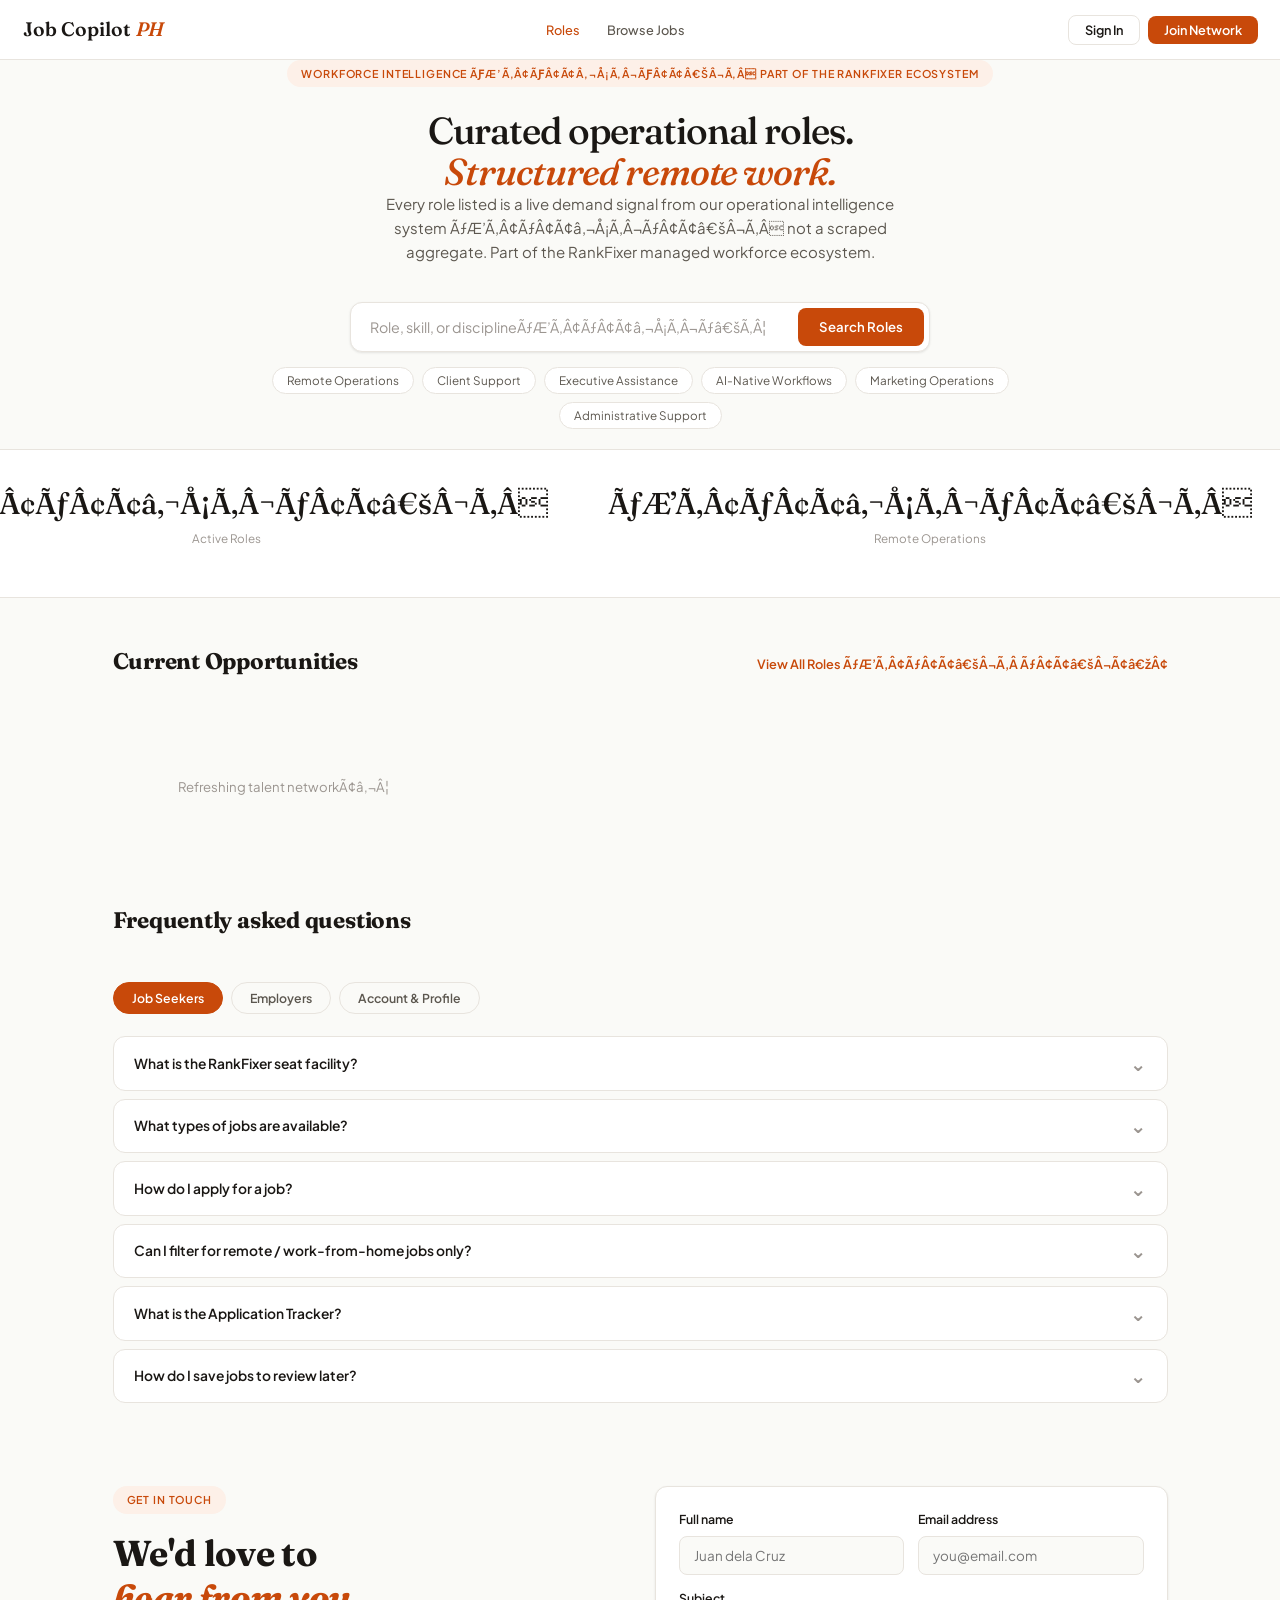
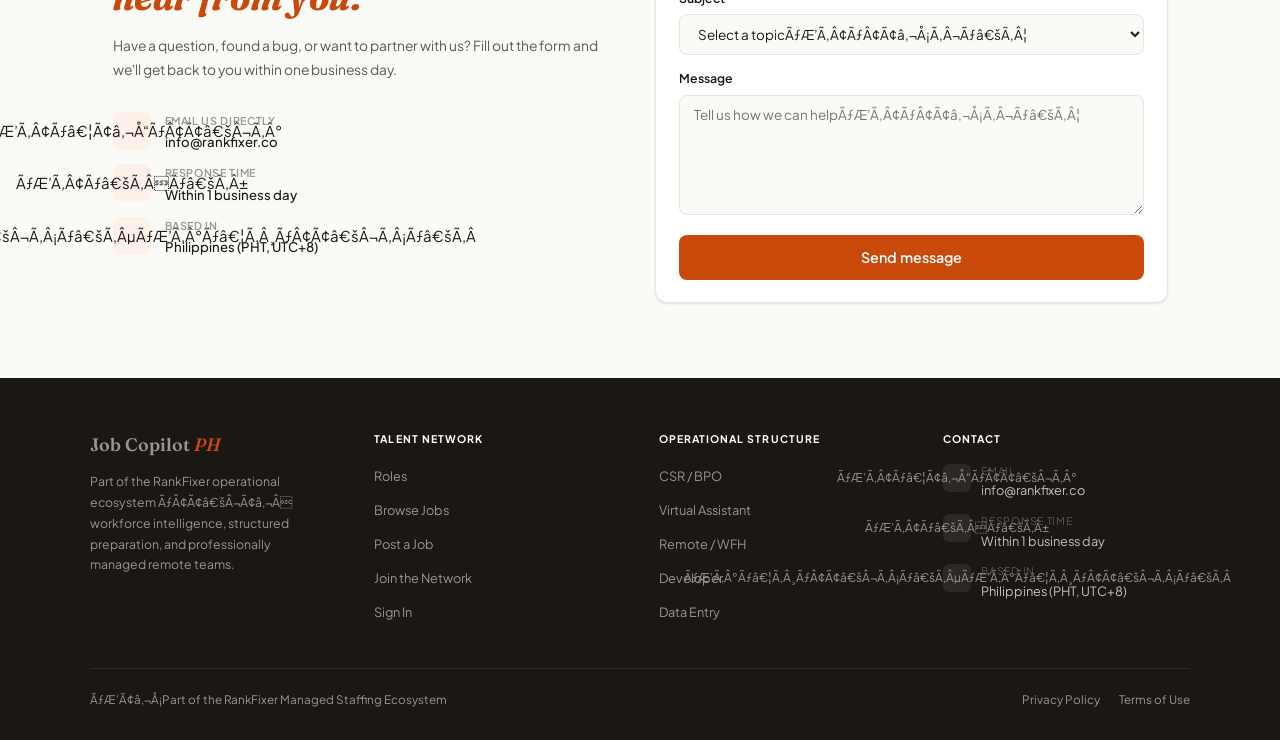
==== commit c6d032fe: "Fix nav label to Opportunities, stats bar to Seat Facility" ====
--- a/index.html
+++ b/index.html
@@ -3,9 +3,9 @@
 <head>
 <meta charset="UTF-8" />
 <meta name="viewport" content="width=device-width, initial-scale=1.0" />
-<title>Job Copilot PH Ã¢â‚¬â€ Operational Workforce Platform | RankFixer Ecosystem</title>
+<title>Job Copilot PH ÃƒÂ¢Ã¢â€šÂ¬Ã¢â‚¬Â Operational Workforce Platform | RankFixer Ecosystem</title>
 <meta name="description" content="A structured operational workforce platform connecting vetted Philippine talent with remote-ready employers. Part of the RankFixer managed staffing ecosystem.">
-<meta property="og:title" content="Job Copilot PH Ã¢â‚¬â€ Operational Workforce Platform">
+<meta property="og:title" content="Job Copilot PH ÃƒÂ¢Ã¢â€šÂ¬Ã¢â‚¬Â Operational Workforce Platform">
 <meta property="og:description" content="Structured operational workforce platform. Part of the RankFixer managed staffing ecosystem.">
 <meta property="og:url" content="https://jobs.rankfixer.co">
 <meta property="og:type" content="website">
@@ -50,7 +50,7 @@
 <!-- AUTH MODAL -->
 <div class="modal-ov" id="auth-modal">
   <div class="modal">
-    <button class="modal-x" onclick="closeModal()">ÃƒÂ¢Ã…â€œÃ¢â‚¬Â¢</button>
+    <button class="modal-x" onclick="closeModal()">ÃƒÆ’Ã‚Â¢Ãƒâ€¦Ã¢â‚¬Å“ÃƒÂ¢Ã¢â€šÂ¬Ã‚Â¢</button>
     <h2 id="m-title">Welcome back.</h2>
     <p class="modal-sub" id="m-sub">Don't have an account? <span onclick="switchMode()">Sign up free</span></p>
     <div id="m-name-wrap" style="display:none">
@@ -63,7 +63,7 @@
       </div>
     </div>
     <div class="f-field"><label class="f-label">Email</label><input class="f-input" id="m-email" type="email" placeholder="you@email.com" /></div>
-    <div class="f-field"><label class="f-label">Password</label><input class="f-input" id="m-pass" type="password" placeholder="ÃƒÂ¢Ã¢â€šÂ¬Ã‚Â¢ÃƒÂ¢Ã¢â€šÂ¬Ã‚Â¢ÃƒÂ¢Ã¢â€šÂ¬Ã‚Â¢ÃƒÂ¢Ã¢â€šÂ¬Ã‚Â¢ÃƒÂ¢Ã¢â€šÂ¬Ã‚Â¢ÃƒÂ¢Ã¢â€šÂ¬Ã‚Â¢ÃƒÂ¢Ã¢â€šÂ¬Ã‚Â¢ÃƒÂ¢Ã¢â€šÂ¬Ã‚Â¢" onkeydown="if(event.key==='Enter')submitAuth()" /></div>
+    <div class="f-field"><label class="f-label">Password</label><input class="f-input" id="m-pass" type="password" placeholder="ÃƒÆ’Ã‚Â¢ÃƒÂ¢Ã¢â‚¬Å¡Ã‚Â¬Ãƒâ€šÃ‚Â¢ÃƒÆ’Ã‚Â¢ÃƒÂ¢Ã¢â‚¬Å¡Ã‚Â¬Ãƒâ€šÃ‚Â¢ÃƒÆ’Ã‚Â¢ÃƒÂ¢Ã¢â‚¬Å¡Ã‚Â¬Ãƒâ€šÃ‚Â¢ÃƒÆ’Ã‚Â¢ÃƒÂ¢Ã¢â‚¬Å¡Ã‚Â¬Ãƒâ€šÃ‚Â¢ÃƒÆ’Ã‚Â¢ÃƒÂ¢Ã¢â‚¬Å¡Ã‚Â¬Ãƒâ€šÃ‚Â¢ÃƒÆ’Ã‚Â¢ÃƒÂ¢Ã¢â‚¬Å¡Ã‚Â¬Ãƒâ€šÃ‚Â¢ÃƒÆ’Ã‚Â¢ÃƒÂ¢Ã¢â‚¬Å¡Ã‚Â¬Ãƒâ€šÃ‚Â¢ÃƒÆ’Ã‚Â¢ÃƒÂ¢Ã¢â‚¬Å¡Ã‚Â¬Ãƒâ€šÃ‚Â¢" onkeydown="if(event.key==='Enter')submitAuth()" /></div>
     <div class="f-error" id="m-error"></div>
     <button class="f-submit" id="m-submit" onclick="submitAuth()">Sign In</button>
   </div>
@@ -86,32 +86,32 @@
   </div>
 </nav>
 
-<!-- ÃƒÂ¢Ã¢â‚¬ÂÃ¢â€šÂ¬ÃƒÂ¢Ã¢â‚¬ÂÃ¢â€šÂ¬ HOME ÃƒÂ¢Ã¢â‚¬ÂÃ¢â€šÂ¬ÃƒÂ¢Ã¢â‚¬ÂÃ¢â€šÂ¬ -->
+<!-- ÃƒÆ’Ã‚Â¢ÃƒÂ¢Ã¢â€šÂ¬Ã‚ÂÃƒÂ¢Ã¢â‚¬Å¡Ã‚Â¬ÃƒÆ’Ã‚Â¢ÃƒÂ¢Ã¢â€šÂ¬Ã‚ÂÃƒÂ¢Ã¢â‚¬Å¡Ã‚Â¬ HOME ÃƒÆ’Ã‚Â¢ÃƒÂ¢Ã¢â€šÂ¬Ã‚ÂÃƒÂ¢Ã¢â‚¬Å¡Ã‚Â¬ÃƒÆ’Ã‚Â¢ÃƒÂ¢Ã¢â€šÂ¬Ã‚ÂÃƒÂ¢Ã¢â‚¬Å¡Ã‚Â¬ -->
 <div class="page" id="page-home">
   <div class="hero">
-    <div class="eyebrow">Workforce Intelligence ÃƒÂ¢Ã¢â€šÂ¬Ã¢â‚¬Â Part of the RankFixer Ecosystem</div>
+    <div class="eyebrow">Workforce Intelligence ÃƒÆ’Ã‚Â¢ÃƒÂ¢Ã¢â‚¬Å¡Ã‚Â¬ÃƒÂ¢Ã¢â€šÂ¬Ã‚Â Part of the RankFixer Ecosystem</div>
     <h1>Curated operational roles.<br/><em>Structured remote work.</em></h1>
-    <p>Every role listed is a live demand signal from our operational intelligence system ÃƒÂ¢Ã¢â€šÂ¬Ã¢â‚¬Â not a scraped aggregate. Part of the RankFixer managed workforce ecosystem.</p>
+    <p>Every role listed is a live demand signal from our operational intelligence system ÃƒÆ’Ã‚Â¢ÃƒÂ¢Ã¢â‚¬Å¡Ã‚Â¬ÃƒÂ¢Ã¢â€šÂ¬Ã‚Â not a scraped aggregate. Part of the RankFixer managed workforce ecosystem.</p>
     <div class="search-box">
-      <input id="h-kw" type="text" placeholder="Role, skill, or disciplineÃƒÂ¢Ã¢â€šÂ¬Ã‚Â¦" onkeydown="if(event.key==='Enter')heroSearch()" />
+      <input id="h-kw" type="text" placeholder="Role, skill, or disciplineÃƒÆ’Ã‚Â¢ÃƒÂ¢Ã¢â‚¬Å¡Ã‚Â¬Ãƒâ€šÃ‚Â¦" onkeydown="if(event.key==='Enter')heroSearch()" />
       <button class="search-btn" onclick="heroSearch()">Search Roles</button>
     </div>
     <div class="quick-tags"><button class="quick-tag" onclick="qSearch('Remote Operations')">Remote Operations</button><button class="quick-tag" onclick="qSearch('Client Support')">Client Support</button><button class="quick-tag" onclick="qSearch('Executive Assistance')">Executive Assistance</button><button class="quick-tag" onclick="qSearch('AI-Native Workflows')">AI-Native Workflows</button><button class="quick-tag" onclick="qSearch('Marketing Operations')">Marketing Operations</button><button class="quick-tag" onclick="qSearch('Administrative Support')">Administrative Support</button></div>
   </div>
   <div class="stats-bar">
-    <div class="stat"><span class="stat-num" id="stat-total">ÃƒÂ¢Ã¢â€šÂ¬Ã¢â‚¬Â</span><div class="stat-label">Active Roles</div></div>
-    <div class="stat"><span class="stat-num" id="stat-remote">ÃƒÂ¢Ã¢â€šÂ¬Ã¢â‚¬Â</span><div class="stat-label">Remote Operations</div></div>
+    <div class="stat"><span class="stat-num" id="stat-total">ÃƒÆ’Ã‚Â¢ÃƒÂ¢Ã¢â‚¬Å¡Ã‚Â¬ÃƒÂ¢Ã¢â€šÂ¬Ã‚Â</span><div class="stat-label">Active Roles</div></div>
+    <div class="stat"><span class="stat-num" id="stat-remote">ÃƒÆ’Ã‚Â¢ÃƒÂ¢Ã¢â‚¬Å¡Ã‚Â¬ÃƒÂ¢Ã¢â€šÂ¬Ã‚Â</span><div class="stat-label">Remote Operations</div></div>
     <div class="stat"><span class="stat-num">Free</span><div class="stat-label">To browse & apply</div></div>
   </div>
   <div class="section">
     <div class="section-hdr">
       <h2 class="section-title">Current Opportunities</h2>
-      <button class="section-link" onclick="go('search')">View All Roles ÃƒÂ¢Ã¢â‚¬Â Ã¢â‚¬â„¢</button>
+      <button class="section-link" onclick="go('search')">View All Roles ÃƒÆ’Ã‚Â¢ÃƒÂ¢Ã¢â€šÂ¬Ã‚Â ÃƒÂ¢Ã¢â€šÂ¬Ã¢â€žÂ¢</button>
     </div>
     <div id="home-jobs" class="jobs-grid"><div class="loading"><div class="spinner"></div></div></div>
   </div>
 
-  <!-- ÃƒÂ¢Ã¢â‚¬ÂÃ¢â€šÂ¬ÃƒÂ¢Ã¢â‚¬ÂÃ¢â€šÂ¬ FAQ ÃƒÂ¢Ã¢â‚¬ÂÃ¢â€šÂ¬ÃƒÂ¢Ã¢â‚¬ÂÃ¢â€šÂ¬ -->
+  <!-- ÃƒÆ’Ã‚Â¢ÃƒÂ¢Ã¢â€šÂ¬Ã‚ÂÃƒÂ¢Ã¢â‚¬Å¡Ã‚Â¬ÃƒÆ’Ã‚Â¢ÃƒÂ¢Ã¢â€šÂ¬Ã‚ÂÃƒÂ¢Ã¢â‚¬Å¡Ã‚Â¬ FAQ ÃƒÆ’Ã‚Â¢ÃƒÂ¢Ã¢â€šÂ¬Ã‚ÂÃƒÂ¢Ã¢â‚¬Å¡Ã‚Â¬ÃƒÆ’Ã‚Â¢ÃƒÂ¢Ã¢â€šÂ¬Ã‚ÂÃƒÂ¢Ã¢â‚¬Å¡Ã‚Â¬ -->
   <div class="section" style="padding-top:0;padding-bottom:5rem">
     <div class="section-hdr" style="margin-bottom:2rem">
       <h2 class="section-title">Frequently asked questions</h2>
@@ -134,7 +134,7 @@
               <span>What is the RankFixer seat facility?</span>
               <span class="faq-chevron">&#8964;</span>
             </button>
-            <div class="faq-a">Yes ÃƒÂ¢Ã¢â€šÂ¬Ã¢â‚¬Â browsing listings and applying is completely free for job seekers. No hidden fees, no subscriptions, and no pay-to-apply gates. Just create a free account and start applying.</div>
+            <div class="faq-a">Yes ÃƒÆ’Ã‚Â¢ÃƒÂ¢Ã¢â‚¬Å¡Ã‚Â¬ÃƒÂ¢Ã¢â€šÂ¬Ã‚Â browsing listings and applying is completely free for job seekers. No hidden fees, no subscriptions, and no pay-to-apply gates. Just create a free account and start applying.</div>
           </div>
           <div class="faq-item">
             <button class="faq-q" onclick="faqToggle(this)">
@@ -162,7 +162,7 @@
               <span>What is the Application Tracker?</span>
               <span class="faq-chevron">&#8964;</span>
             </button>
-            <div class="faq-a">The Application Tracker lets you log and monitor every job you've applied to in one place ÃƒÂ¢Ã¢â€šÂ¬Ã¢â‚¬Â statuses, dates, notes ÃƒÂ¢Ã¢â€šÂ¬Ã¢â‚¬Â so you stay organised throughout your job search.</div>
+            <div class="faq-a">The Application Tracker lets you log and monitor every job you've applied to in one place ÃƒÆ’Ã‚Â¢ÃƒÂ¢Ã¢â‚¬Å¡Ã‚Â¬ÃƒÂ¢Ã¢â€šÂ¬Ã‚Â statuses, dates, notes ÃƒÆ’Ã‚Â¢ÃƒÂ¢Ã¢â‚¬Å¡Ã‚Â¬ÃƒÂ¢Ã¢â€šÂ¬Ã‚Â so you stay organised throughout your job search.</div>
           </div>
           <div class="faq-item">
             <button class="faq-q" onclick="faqToggle(this)">
@@ -201,14 +201,14 @@
               <span>What types of candidates will I reach?</span>
               <span class="faq-chevron">&#8964;</span>
             </button>
-            <div class="faq-a">Job Copilot PH focuses on the Philippine talent market ÃƒÂ¢Ã¢â€šÂ¬Ã¢â‚¬Â BPO, customer service, tech, virtual assistant, and administrative roles. A significant share of candidates are actively seeking remote and WFH opportunities.</div>
+            <div class="faq-a">Job Copilot PH focuses on the Philippine talent market ÃƒÆ’Ã‚Â¢ÃƒÂ¢Ã¢â‚¬Å¡Ã‚Â¬ÃƒÂ¢Ã¢â€šÂ¬Ã‚Â BPO, customer service, tech, virtual assistant, and administrative roles. A significant share of candidates are actively seeking remote and WFH opportunities.</div>
           </div>
           <div class="faq-item">
             <button class="faq-q" onclick="faqToggle(this)">
               <span>How do applicants apply through my listing?</span>
               <span class="faq-chevron">&#8964;</span>
             </button>
-            <div class="faq-a">Each listing has a unique shareable URL. If you provide an external application link, candidates are redirected there to complete their application ÃƒÂ¢Ã¢â€šÂ¬Ã¢â‚¬Â keeping you in full control of the hiring process.</div>
+            <div class="faq-a">Each listing has a unique shareable URL. If you provide an external application link, candidates are redirected there to complete their application ÃƒÆ’Ã‚Â¢ÃƒÂ¢Ã¢â‚¬Å¡Ã‚Â¬ÃƒÂ¢Ã¢â€šÂ¬Ã‚Â keeping you in full control of the hiring process.</div>
           </div>
         </div>
 
@@ -233,7 +233,7 @@
               <span>Can employers see my profile publicly?</span>
               <span class="faq-chevron">&#8964;</span>
             </button>
-            <div class="faq-a">Yes ÃƒÂ¢Ã¢â€šÂ¬Ã¢â‚¬Â your profile has a public URL where employers can view your bio, skills, experience, education, and download your uploaded resume PDF. Changes you save appear on your public profile immediately.</div>
+            <div class="faq-a">Yes ÃƒÆ’Ã‚Â¢ÃƒÂ¢Ã¢â‚¬Å¡Ã‚Â¬ÃƒÂ¢Ã¢â€šÂ¬Ã‚Â your profile has a public URL where employers can view your bio, skills, experience, education, and download your uploaded resume PDF. Changes you save appear on your public profile immediately.</div>
           </div>
           <div class="faq-item">
             <button class="faq-q" onclick="faqToggle(this)">
@@ -247,7 +247,7 @@
     </div>
   </div>
 
-  <!-- ÃƒÂ¢Ã¢â‚¬ÂÃ¢â€šÂ¬ÃƒÂ¢Ã¢â‚¬ÂÃ¢â€šÂ¬ CONTACT ÃƒÂ¢Ã¢â‚¬ÂÃ¢â€šÂ¬ÃƒÂ¢Ã¢â‚¬ÂÃ¢â€šÂ¬ -->
+  <!-- ÃƒÆ’Ã‚Â¢ÃƒÂ¢Ã¢â€šÂ¬Ã‚ÂÃƒÂ¢Ã¢â‚¬Å¡Ã‚Â¬ÃƒÆ’Ã‚Â¢ÃƒÂ¢Ã¢â€šÂ¬Ã‚ÂÃƒÂ¢Ã¢â‚¬Å¡Ã‚Â¬ CONTACT ÃƒÆ’Ã‚Â¢ÃƒÂ¢Ã¢â€šÂ¬Ã‚ÂÃƒÂ¢Ã¢â‚¬Å¡Ã‚Â¬ÃƒÆ’Ã‚Â¢ÃƒÂ¢Ã¢â€šÂ¬Ã‚ÂÃƒÂ¢Ã¢â‚¬Å¡Ã‚Â¬ -->
   <div class="section contact-section">
     <div class="contact-grid">
 
@@ -258,21 +258,21 @@
         <p style="color:var(--text-sub);font-size:.92rem;line-height:1.75;margin-bottom:2rem">Have a question, found a bug, or want to partner with us? Fill out the form and we'll get back to you within one business day.</p>
         <div style="display:flex;flex-direction:column;gap:12px">
           <div class="contact-meta-item">
-            <div class="contact-meta-icon">ÃƒÂ¢Ã…â€œÃ¢â‚¬Â°</div>
+            <div class="contact-meta-icon">ÃƒÆ’Ã‚Â¢Ãƒâ€¦Ã¢â‚¬Å“ÃƒÂ¢Ã¢â€šÂ¬Ã‚Â°</div>
             <div>
               <div class="contact-meta-label">Email us directly</div>
               <div class="contact-meta-val">info@rankfixer.co</div>
             </div>
           </div>
           <div class="contact-meta-item">
-            <div class="contact-meta-icon">ÃƒÂ¢Ã‚ÂÃ‚Â±</div>
+            <div class="contact-meta-icon">ÃƒÆ’Ã‚Â¢Ãƒâ€šÃ‚ÂÃƒâ€šÃ‚Â±</div>
             <div>
               <div class="contact-meta-label">Response time</div>
               <div class="contact-meta-val">Within 1 business day</div>
             </div>
           </div>
           <div class="contact-meta-item">
-            <div class="contact-meta-icon">ÃƒÂ°Ã…Â¸Ã¢â‚¬Â¡Ã‚ÂµÃƒÂ°Ã…Â¸Ã¢â‚¬Â¡Ã‚Â­</div>
+            <div class="contact-meta-icon">ÃƒÆ’Ã‚Â°Ãƒâ€¦Ã‚Â¸ÃƒÂ¢Ã¢â€šÂ¬Ã‚Â¡Ãƒâ€šÃ‚ÂµÃƒÆ’Ã‚Â°Ãƒâ€¦Ã‚Â¸ÃƒÂ¢Ã¢â€šÂ¬Ã‚Â¡Ãƒâ€šÃ‚Â­</div>
             <div>
               <div class="contact-meta-label">Based in</div>
               <div class="contact-meta-val">Philippines (PHT, UTC+8)</div>
@@ -299,7 +299,7 @@
           <div class="f-field" style="margin-bottom:14px">
             <label class="f-label">Subject</label>
             <select class="f-select" id="cf-subject">
-              <option value="">Select a topicÃƒÂ¢Ã¢â€šÂ¬Ã‚Â¦</option>
+              <option value="">Select a topicÃƒÆ’Ã‚Â¢ÃƒÂ¢Ã¢â‚¬Å¡Ã‚Â¬Ãƒâ€šÃ‚Â¦</option>
               <option value="General inquiry">General inquiry</option>
               <option value="Job seeker support">Job seeker support</option>
               <option value="Employer support">Employer support</option>
@@ -310,7 +310,7 @@
           </div>
           <div class="f-field" style="margin-bottom:6px">
             <label class="f-label">Message</label>
-            <textarea class="f-textarea" id="cf-message" placeholder="Tell us how we can helpÃƒÂ¢Ã¢â€šÂ¬Ã‚Â¦" style="min-height:120px;resize:vertical"></textarea>
+            <textarea class="f-textarea" id="cf-message" placeholder="Tell us how we can helpÃƒÆ’Ã‚Â¢ÃƒÂ¢Ã¢â‚¬Å¡Ã‚Â¬Ãƒâ€šÃ‚Â¦" style="min-height:120px;resize:vertical"></textarea>
           </div>
           <div class="f-error" id="cf-error"></div>
           <button class="f-submit" id="cf-submit" onclick="submitContact()" style="margin-top:14px">Send message</button>
@@ -318,7 +318,7 @@
 
         <!-- Success state -->
         <div id="contact-success" style="display:none;text-align:center;padding:2.5rem 1rem">
-          <div style="width:52px;height:52px;border-radius:50%;background:var(--remote-bg);display:flex;align-items:center;justify-content:center;margin:0 auto 1.25rem;font-size:1.4rem">ÃƒÂ¢Ã…â€œÃ¢â‚¬Å“</div>
+          <div style="width:52px;height:52px;border-radius:50%;background:var(--remote-bg);display:flex;align-items:center;justify-content:center;margin:0 auto 1.25rem;font-size:1.4rem">ÃƒÆ’Ã‚Â¢Ãƒâ€¦Ã¢â‚¬Å“ÃƒÂ¢Ã¢â€šÂ¬Ã…â€œ</div>
           <h3 style="font-family:var(--font-d);font-size:1.4rem;font-weight:500;margin-bottom:.5rem">Message sent!</h3>
           <p style="color:var(--text-sub);font-size:.9rem">Thanks for reaching out. We'll reply within one business day.</p>
           <button class="outline-btn" onclick="resetContact()" style="margin-top:1.5rem;font-size:.85rem;padding:.6rem 1.5rem">Send another</button>
@@ -328,7 +328,7 @@
     </div>
   </div>
 
-  <!-- ÃƒÂ¢Ã¢â‚¬ÂÃ¢â€šÂ¬ÃƒÂ¢Ã¢â‚¬ÂÃ¢â€šÂ¬ FOOTER ÃƒÂ¢Ã¢â‚¬ÂÃ¢â€šÂ¬ÃƒÂ¢Ã¢â‚¬ÂÃ¢â€šÂ¬ -->
+  <!-- ÃƒÆ’Ã‚Â¢ÃƒÂ¢Ã¢â€šÂ¬Ã‚ÂÃƒÂ¢Ã¢â‚¬Å¡Ã‚Â¬ÃƒÆ’Ã‚Â¢ÃƒÂ¢Ã¢â€šÂ¬Ã‚ÂÃƒÂ¢Ã¢â‚¬Å¡Ã‚Â¬ FOOTER ÃƒÆ’Ã‚Â¢ÃƒÂ¢Ã¢â€šÂ¬Ã‚ÂÃƒÂ¢Ã¢â‚¬Å¡Ã‚Â¬ÃƒÆ’Ã‚Â¢ÃƒÂ¢Ã¢â€šÂ¬Ã‚ÂÃƒÂ¢Ã¢â‚¬Å¡Ã‚Â¬ -->
   <footer class="site-footer">
     <div class="footer-inner">
       <div class="footer-grid">
@@ -336,7 +336,7 @@
         <!-- Brand -->
         <div class="footer-brand">
           <div class="nav-logo" onclick="go('home')" style="cursor:pointer">Job Copilot <span>PH</span></div>
-          <p class="footer-tagline">Part of the RankFixer operational ecosystem Ã¢â‚¬â€ workforce intelligence, structured preparation, and professionally managed remote teams.</p>
+          <p class="footer-tagline">Part of the RankFixer operational ecosystem ÃƒÂ¢Ã¢â€šÂ¬Ã¢â‚¬Â workforce intelligence, structured preparation, and professionally managed remote teams.</p>
         </div>
 
         <!-- Talent Network -->
@@ -367,21 +367,21 @@
         <div>
           <div class="footer-col-title">Contact</div>
           <div class="footer-contact-item">
-            <div class="footer-contact-icon">ÃƒÂ¢Ã…â€œÃ¢â‚¬Â°</div>
+            <div class="footer-contact-icon">ÃƒÆ’Ã‚Â¢Ãƒâ€¦Ã¢â‚¬Å“ÃƒÂ¢Ã¢â€šÂ¬Ã‚Â°</div>
             <div>
               <div class="footer-contact-label">Email</div>
               <div class="footer-contact-val">info@rankfixer.co</div>
             </div>
           </div>
           <div class="footer-contact-item">
-            <div class="footer-contact-icon">ÃƒÂ¢Ã‚ÂÃ‚Â±</div>
+            <div class="footer-contact-icon">ÃƒÆ’Ã‚Â¢Ãƒâ€šÃ‚ÂÃƒâ€šÃ‚Â±</div>
             <div>
               <div class="footer-contact-label">Response time</div>
               <div class="footer-contact-val">Within 1 business day</div>
             </div>
           </div>
           <div class="footer-contact-item">
-            <div class="footer-contact-icon">ÃƒÂ°Ã…Â¸Ã¢â‚¬Â¡Ã‚ÂµÃƒÂ°Ã…Â¸Ã¢â‚¬Â¡Ã‚Â­</div>
+            <div class="footer-contact-icon">ÃƒÆ’Ã‚Â°Ãƒâ€¦Ã‚Â¸ÃƒÂ¢Ã¢â€šÂ¬Ã‚Â¡Ãƒâ€šÃ‚ÂµÃƒÆ’Ã‚Â°Ãƒâ€¦Ã‚Â¸ÃƒÂ¢Ã¢â€šÂ¬Ã‚Â¡Ãƒâ€šÃ‚Â­</div>
             <div>
               <div class="footer-contact-label">Based in</div>
               <div class="footer-contact-val">Philippines (PHT, UTC+8)</div>
@@ -393,7 +393,7 @@
 
       <!-- Bottom bar -->
       <div class="footer-bottom">
-        <span class="footer-copy">Ãƒâ€šPart of the RankFixer Managed Staffing Ecosystem</span>
+        <span class="footer-copy">ÃƒÆ’Ã¢â‚¬Å¡Part of the RankFixer Managed Staffing Ecosystem</span>
         <div class="footer-legal">
           <a href="#">Privacy Policy</a>
           <a href="#">Terms of Use</a>
@@ -404,12 +404,12 @@
 
 </div>
 
-<!-- ÃƒÂ¢Ã¢â‚¬ÂÃ¢â€šÂ¬ÃƒÂ¢Ã¢â‚¬ÂÃ¢â€šÂ¬ SEARCH ÃƒÂ¢Ã¢â‚¬ÂÃ¢â€šÂ¬ÃƒÂ¢Ã¢â‚¬ÂÃ¢â€šÂ¬ -->
+<!-- ÃƒÆ’Ã‚Â¢ÃƒÂ¢Ã¢â€šÂ¬Ã‚ÂÃƒÂ¢Ã¢â‚¬Å¡Ã‚Â¬ÃƒÆ’Ã‚Â¢ÃƒÂ¢Ã¢â€šÂ¬Ã‚ÂÃƒÂ¢Ã¢â‚¬Å¡Ã‚Â¬ SEARCH ÃƒÆ’Ã‚Â¢ÃƒÂ¢Ã¢â€šÂ¬Ã‚ÂÃƒÂ¢Ã¢â‚¬Å¡Ã‚Â¬ÃƒÆ’Ã‚Â¢ÃƒÂ¢Ã¢â€šÂ¬Ã‚ÂÃƒÂ¢Ã¢â‚¬Å¡Ã‚Â¬ -->
 <div class="page" id="page-search">
   <div class="search-page">
     <div class="toolbar">
       <div class="toolbar-wrap">
-        <input class="toolbar-input" id="s-kw" placeholder="Job title, skill, keywordÃƒÂ¢Ã¢â€šÂ¬Ã‚Â¦" oninput="fetchSug(this.value)" onkeydown="if(event.key==='Enter')doSearch()" style="width:100%" />
+        <input class="toolbar-input" id="s-kw" placeholder="Job title, skill, keywordÃƒÆ’Ã‚Â¢ÃƒÂ¢Ã¢â‚¬Å¡Ã‚Â¬Ãƒâ€šÃ‚Â¦" oninput="fetchSug(this.value)" onkeydown="if(event.key==='Enter')doSearch()" style="width:100%" />
         <div class="suggest-drop" id="sug-box"></div>
       </div>
       <input class="toolbar-input" id="s-city" placeholder="City (e.g. Davao, Manila)" onkeydown="if(event.key==='Enter')doSearch()" style="max-width:180px" />
@@ -422,15 +422,15 @@
   </div>
 </div>
 
-<!-- ÃƒÂ¢Ã¢â‚¬ÂÃ¢â€šÂ¬ÃƒÂ¢Ã¢â‚¬ÂÃ¢â€šÂ¬ JOB DETAIL ÃƒÂ¢Ã¢â‚¬ÂÃ¢â€šÂ¬ÃƒÂ¢Ã¢â‚¬ÂÃ¢â€šÂ¬ -->
+<!-- ÃƒÆ’Ã‚Â¢ÃƒÂ¢Ã¢â€šÂ¬Ã‚ÂÃƒÂ¢Ã¢â‚¬Å¡Ã‚Â¬ÃƒÆ’Ã‚Â¢ÃƒÂ¢Ã¢â€šÂ¬Ã‚ÂÃƒÂ¢Ã¢â‚¬Å¡Ã‚Â¬ JOB DETAIL ÃƒÆ’Ã‚Â¢ÃƒÂ¢Ã¢â€šÂ¬Ã‚ÂÃƒÂ¢Ã¢â‚¬Å¡Ã‚Â¬ÃƒÆ’Ã‚Â¢ÃƒÂ¢Ã¢â€šÂ¬Ã‚ÂÃƒÂ¢Ã¢â‚¬Å¡Ã‚Â¬ -->
 <div class="page" id="page-detail">
   <div class="detail-wrap">
-    <button class="back-btn" onclick="goBack()">ÃƒÂ¢Ã¢â‚¬Â Ã‚Â Back</button>
+    <button class="back-btn" onclick="goBack()">ÃƒÆ’Ã‚Â¢ÃƒÂ¢Ã¢â€šÂ¬Ã‚Â Ãƒâ€šÃ‚Â Back</button>
     <div id="detail-con"><div class="loading"><div class="spinner"></div></div></div>
   </div>
 </div>
 
-<!-- ÃƒÂ¢Ã¢â‚¬ÂÃ¢â€šÂ¬ÃƒÂ¢Ã¢â‚¬ÂÃ¢â€šÂ¬ SAVED ÃƒÂ¢Ã¢â‚¬ÂÃ¢â€šÂ¬ÃƒÂ¢Ã¢â‚¬ÂÃ¢â€šÂ¬ -->
+<!-- ÃƒÆ’Ã‚Â¢ÃƒÂ¢Ã¢â€šÂ¬Ã‚ÂÃƒÂ¢Ã¢â‚¬Å¡Ã‚Â¬ÃƒÆ’Ã‚Â¢ÃƒÂ¢Ã¢â€šÂ¬Ã‚ÂÃƒÂ¢Ã¢â‚¬Å¡Ã‚Â¬ SAVED ÃƒÆ’Ã‚Â¢ÃƒÂ¢Ã¢â€šÂ¬Ã‚ÂÃƒÂ¢Ã¢â‚¬Å¡Ã‚Â¬ÃƒÆ’Ã‚Â¢ÃƒÂ¢Ã¢â€šÂ¬Ã‚ÂÃƒÂ¢Ã¢â‚¬Å¡Ã‚Â¬ -->
 <div class="page" id="page-saved">
   <div class="saved-page">
     <div class="section-hdr"><h2 class="section-title">Saved Jobs</h2></div>
@@ -438,7 +438,7 @@
   </div>
 </div>
 
-<!-- ÃƒÂ¢Ã¢â‚¬ÂÃ¢â€šÂ¬ÃƒÂ¢Ã¢â‚¬ÂÃ¢â€šÂ¬ TRACKER ÃƒÂ¢Ã¢â‚¬ÂÃ¢â€šÂ¬ÃƒÂ¢Ã¢â‚¬ÂÃ¢â€šÂ¬ -->
+<!-- ÃƒÆ’Ã‚Â¢ÃƒÂ¢Ã¢â€šÂ¬Ã‚ÂÃƒÂ¢Ã¢â‚¬Å¡Ã‚Â¬ÃƒÆ’Ã‚Â¢ÃƒÂ¢Ã¢â€šÂ¬Ã‚ÂÃƒÂ¢Ã¢â‚¬Å¡Ã‚Â¬ TRACKER ÃƒÆ’Ã‚Â¢ÃƒÂ¢Ã¢â€šÂ¬Ã‚ÂÃƒÂ¢Ã¢â‚¬Å¡Ã‚Â¬ÃƒÆ’Ã‚Â¢ÃƒÂ¢Ã¢â€šÂ¬Ã‚ÂÃƒÂ¢Ã¢â‚¬Å¡Ã‚Â¬ -->
 <div class="page" id="page-tracker">
   <div class="tracker-page">
     <div class="section-hdr"><h2 class="section-title">Application Tracker</h2></div>
@@ -447,12 +447,12 @@
   </div>
 </div>
 
-<!-- ÃƒÂ¢Ã¢â‚¬ÂÃ¢â€šÂ¬ÃƒÂ¢Ã¢â‚¬ÂÃ¢â€šÂ¬ UPDATE PROFILE ÃƒÂ¢Ã¢â‚¬ÂÃ¢â€šÂ¬ÃƒÂ¢Ã¢â‚¬ÂÃ¢â€šÂ¬ -->
+<!-- ÃƒÆ’Ã‚Â¢ÃƒÂ¢Ã¢â€šÂ¬Ã‚ÂÃƒÂ¢Ã¢â‚¬Å¡Ã‚Â¬ÃƒÆ’Ã‚Â¢ÃƒÂ¢Ã¢â€šÂ¬Ã‚ÂÃƒÂ¢Ã¢â‚¬Å¡Ã‚Â¬ UPDATE PROFILE ÃƒÆ’Ã‚Â¢ÃƒÂ¢Ã¢â€šÂ¬Ã‚ÂÃƒÂ¢Ã¢â‚¬Å¡Ã‚Â¬ÃƒÆ’Ã‚Â¢ÃƒÂ¢Ã¢â€šÂ¬Ã‚ÂÃƒÂ¢Ã¢â‚¬Å¡Ã‚Â¬ -->
 <div class="page" id="page-profile">
   <div class="profile-edit-page">
     <div class="profile-edit-hdr">
       <h2>My Profile</h2>
-      <div class="strength-badge partial" id="strength-badge">Building profileÃƒÂ¢Ã¢â€šÂ¬Ã‚Â¦</div>
+      <div class="strength-badge partial" id="strength-badge">Building profileÃƒÆ’Ã‚Â¢ÃƒÂ¢Ã¢â‚¬Å¡Ã‚Â¬Ãƒâ€šÃ‚Â¦</div>
     </div>
 
     <!-- Identity -->
@@ -467,13 +467,13 @@
         <div><label class="f-label">Mobile</label><input class="f-input" id="p-phone" placeholder="+63 9XX XXX XXXX" /></div>
       </div>
       <div class="f-row">
-        <div><label class="f-label">Target role / discipline</label><input class="f-input" id="p-jobtitle" placeholder="e.g. Executive Assistant, Marketing OperationsÃ¢â‚¬Â¦" /></div>
+        <div><label class="f-label">Target role / discipline</label><input class="f-input" id="p-jobtitle" placeholder="e.g. Executive Assistant, Marketing OperationsÃƒÂ¢Ã¢â€šÂ¬Ã‚Â¦" /></div>
         <div><label class="f-label">Location</label><input class="f-input" id="p-location" placeholder="Davao City" /></div>
       </div>
       <div class="f-row">
         <div class="full"><label class="f-label">Availability</label>
           <select class="f-select" id="p-avail">
-            <option value="">SelectÃƒÂ¢Ã¢â€šÂ¬Ã‚Â¦</option>
+            <option value="">SelectÃƒÆ’Ã‚Â¢ÃƒÂ¢Ã¢â‚¬Å¡Ã‚Â¬Ãƒâ€šÃ‚Â¦</option>
             <option value="remote">Full Remote (Home-based)</option>
             <option value="hybrid">Hybrid</option>
             <option value="onsite">On-site Only</option>
@@ -481,7 +481,7 @@
         </div>
       </div>
       <div class="f-row">
-        <div class="full"><label class="f-label">Bio</label><textarea class="f-textarea" id="p-bio" placeholder="Brief intro about yourselfÃƒÂ¢Ã¢â€šÂ¬Ã‚Â¦" style="min-height:80px"></textarea></div>
+        <div class="full"><label class="f-label">Bio</label><textarea class="f-textarea" id="p-bio" placeholder="Brief intro about yourselfÃƒÆ’Ã‚Â¢ÃƒÂ¢Ã¢â‚¬Å¡Ã‚Â¬Ãƒâ€šÃ‚Â¦" style="min-height:80px"></textarea></div>
       </div>
     </div>
 
@@ -493,11 +493,11 @@
       <div style="display:flex;gap:10px;margin-bottom:.75rem">
         <input class="f-input" id="new-skill" placeholder="Skill name (e.g. PostgreSQL)" style="margin-bottom:0;flex:1" />
         <div class="star-row" id="new-skill-stars">
-          <span class="star on" data-v="1" onclick="setNewSkillStar(1)">ÃƒÂ¢Ã‹Å“Ã¢â‚¬Â¦</span>
-          <span class="star on" data-v="2" onclick="setNewSkillStar(2)">ÃƒÂ¢Ã‹Å“Ã¢â‚¬Â¦</span>
-          <span class="star on" data-v="3" onclick="setNewSkillStar(3)">ÃƒÂ¢Ã‹Å“Ã¢â‚¬Â¦</span>
-          <span class="star" data-v="4" onclick="setNewSkillStar(4)">ÃƒÂ¢Ã‹Å“Ã¢â‚¬Â¦</span>
-          <span class="star" data-v="5" onclick="setNewSkillStar(5)">ÃƒÂ¢Ã‹Å“Ã¢â‚¬Â¦</span>
+          <span class="star on" data-v="1" onclick="setNewSkillStar(1)">ÃƒÆ’Ã‚Â¢Ãƒâ€¹Ã…â€œÃƒÂ¢Ã¢â€šÂ¬Ã‚Â¦</span>
+          <span class="star on" data-v="2" onclick="setNewSkillStar(2)">ÃƒÆ’Ã‚Â¢Ãƒâ€¹Ã…â€œÃƒÂ¢Ã¢â€šÂ¬Ã‚Â¦</span>
+          <span class="star on" data-v="3" onclick="setNewSkillStar(3)">ÃƒÆ’Ã‚Â¢Ãƒâ€¹Ã…â€œÃƒÂ¢Ã¢â€šÂ¬Ã‚Â¦</span>
+          <span class="star" data-v="4" onclick="setNewSkillStar(4)">ÃƒÆ’Ã‚Â¢Ãƒâ€¹Ã…â€œÃƒÂ¢Ã¢â€šÂ¬Ã‚Â¦</span>
+          <span class="star" data-v="5" onclick="setNewSkillStar(5)">ÃƒÆ’Ã‚Â¢Ãƒâ€¹Ã…â€œÃƒÂ¢Ã¢â€šÂ¬Ã‚Â¦</span>
         </div>
       </div>
       <button class="add-btn" onclick="addSkill()">+ Add Skill</button>
@@ -524,7 +524,7 @@
       <div id="edu-list"></div>
       <div class="nested-item" id="new-edu-form" style="display:none">
         <div class="f-row">
-          <div><label class="f-label">School</label><input class="f-input" id="ne-school" list="ph-schools" placeholder="Start typing school nameÃƒÂ¢Ã¢â€šÂ¬Ã‚Â¦" /></div>
+          <div><label class="f-label">School</label><input class="f-input" id="ne-school" list="ph-schools" placeholder="Start typing school nameÃƒÆ’Ã‚Â¢ÃƒÂ¢Ã¢â‚¬Å¡Ã‚Â¬Ãƒâ€šÃ‚Â¦" /></div>
           <div><label class="f-label">Degree</label><input class="f-input" id="ne-degree" placeholder="e.g. BS Information Technology" /></div>
         </div>
         <datalist id="ph-schools">
@@ -552,32 +552,32 @@
     <button class="prof-save-btn" onclick="saveProfile()">Save Profile Changes</button>
     <p style="text-align:center;font-size:.78rem;color:var(--text-muted);margin-top:.75rem">Changes are reflected on your public profile immediately.</p>
     <div style="text-align:center;margin-top:1.5rem">
-      <button class="section-link" onclick="doLogout()">Sign Out ÃƒÂ¢Ã¢â‚¬Â Ã¢â‚¬â„¢</button>
+      <button class="section-link" onclick="doLogout()">Sign Out ÃƒÆ’Ã‚Â¢ÃƒÂ¢Ã¢â€šÂ¬Ã‚Â ÃƒÂ¢Ã¢â€šÂ¬Ã¢â€žÂ¢</button>
     </div>
   </div>
 </div>
 
-<!-- ÃƒÂ¢Ã¢â‚¬ÂÃ¢â€šÂ¬ÃƒÂ¢Ã¢â‚¬ÂÃ¢â€šÂ¬ PUBLIC PROFILE ÃƒÂ¢Ã¢â‚¬ÂÃ¢â€šÂ¬ÃƒÂ¢Ã¢â‚¬ÂÃ¢â€šÂ¬ -->
+<!-- ÃƒÆ’Ã‚Â¢ÃƒÂ¢Ã¢â€šÂ¬Ã‚ÂÃƒÂ¢Ã¢â‚¬Å¡Ã‚Â¬ÃƒÆ’Ã‚Â¢ÃƒÂ¢Ã¢â€šÂ¬Ã‚ÂÃƒÂ¢Ã¢â‚¬Å¡Ã‚Â¬ PUBLIC PROFILE ÃƒÆ’Ã‚Â¢ÃƒÂ¢Ã¢â€šÂ¬Ã‚ÂÃƒÂ¢Ã¢â‚¬Å¡Ã‚Â¬ÃƒÆ’Ã‚Â¢ÃƒÂ¢Ã¢â€šÂ¬Ã‚ÂÃƒÂ¢Ã¢â‚¬Å¡Ã‚Â¬ -->
 <div class="page" id="page-pub-profile">
   <div class="pub-profile-wrap">
-    <button class="back-btn" onclick="goBack()">ÃƒÂ¢Ã¢â‚¬Â Ã‚Â Back</button>
+    <button class="back-btn" onclick="goBack()">ÃƒÆ’Ã‚Â¢ÃƒÂ¢Ã¢â€šÂ¬Ã‚Â Ãƒâ€šÃ‚Â Back</button>
     <div id="pub-profile-con"><div class="loading"><div class="spinner"></div></div></div>
   </div>
 </div>
 
-<!-- ÃƒÂ¢Ã¢â‚¬ÂÃ¢â€šÂ¬ÃƒÂ¢Ã¢â‚¬ÂÃ¢â€šÂ¬ EMPLOYER ÃƒÂ¢Ã¢â‚¬ÂÃ¢â€šÂ¬ÃƒÂ¢Ã¢â‚¬ÂÃ¢â€šÂ¬ -->
+<!-- ÃƒÆ’Ã‚Â¢ÃƒÂ¢Ã¢â€šÂ¬Ã‚ÂÃƒÂ¢Ã¢â‚¬Å¡Ã‚Â¬ÃƒÆ’Ã‚Â¢ÃƒÂ¢Ã¢â€šÂ¬Ã‚ÂÃƒÂ¢Ã¢â‚¬Å¡Ã‚Â¬ EMPLOYER ÃƒÆ’Ã‚Â¢ÃƒÂ¢Ã¢â€šÂ¬Ã‚ÂÃƒÂ¢Ã¢â‚¬Å¡Ã‚Â¬ÃƒÆ’Ã‚Â¢ÃƒÂ¢Ã¢â€šÂ¬Ã‚ÂÃƒÂ¢Ã¢â‚¬Å¡Ã‚Â¬ -->
 <div class="page" id="page-employer">
   <div class="employer-page">
     <div class="emp-hero">
       <div>
         <h1>Hire great talent<br/><em style="font-style:italic;color:var(--accent)">in the Philippines.</em></h1>
-        <p>Post jobs directly to thousands of Active candidates ÃƒÂ¢Ã¢â€šÂ¬Ã¢â‚¬Â BPO, tech, remote, and more. Free to start.</p>
+        <p>Post jobs directly to thousands of Active candidates ÃƒÆ’Ã‚Â¢ÃƒÂ¢Ã¢â‚¬Å¡Ã‚Â¬ÃƒÂ¢Ã¢â€šÂ¬Ã‚Â BPO, tech, remote, and more. Free to start.</p>
       </div>
       <button class="emp-cta" onclick="togglePostForm()">+ Post a Role</button>
     </div>
     <div class="emp-stats">
-      <div class="emp-stat"><span class="emp-stat-num" id="emp-total">ÃƒÂ¢Ã¢â€šÂ¬Ã¢â‚¬Â</span><div class="emp-stat-label">Active candidates</div></div>
-      <div class="emp-stat"><span class="emp-stat-num" id="emp-remote">ÃƒÂ¢Ã¢â€šÂ¬Ã¢â‚¬Â</span><div class="emp-stat-label">Remote-ready</div></div>
+      <div class="emp-stat"><span class="emp-stat-num" id="emp-total">ÃƒÆ’Ã‚Â¢ÃƒÂ¢Ã¢â‚¬Å¡Ã‚Â¬ÃƒÂ¢Ã¢â€šÂ¬Ã‚Â</span><div class="emp-stat-label">Active candidates</div></div>
+      <div class="emp-stat"><span class="emp-stat-num" id="emp-remote">ÃƒÆ’Ã‚Â¢ÃƒÂ¢Ã¢â‚¬Å¡Ã‚Â¬ÃƒÂ¢Ã¢â€šÂ¬Ã‚Â</span><div class="emp-stat-label">Remote-ready</div></div>
       <div class="emp-stat"><span class="emp-stat-num">Direct</span><div class="emp-stat-label">No intermediaries</div></div>
     </div>
     <div class="post-form" id="post-form" style="display:none">
@@ -590,12 +590,12 @@
           <select class="f-select" id="pj-remote"><option value="">On-site</option><option value="remote">Remote / WFH</option><option value="hybrid">Hybrid</option></select>
         </div>
         <div><label class="f-label">Employment Type</label>
-          <select class="f-select" id="pj-type"><option value="">SelectÃƒÂ¢Ã¢â€šÂ¬Ã‚Â¦</option><option>Full-time</option><option>Part-time</option><option>Contract</option><option>Freelance</option><option>Internship</option></select>
-        </div>
-        <div><label class="f-label">Salary Range (ÃƒÂ¢Ã¢â‚¬Å¡Ã‚Â±)</label>
+          <select class="f-select" id="pj-type"><option value="">SelectÃƒÆ’Ã‚Â¢ÃƒÂ¢Ã¢â‚¬Å¡Ã‚Â¬Ãƒâ€šÃ‚Â¦</option><option>Full-time</option><option>Part-time</option><option>Contract</option><option>Freelance</option><option>Internship</option></select>
+        </div>
+        <div><label class="f-label">Salary Range (ÃƒÆ’Ã‚Â¢ÃƒÂ¢Ã¢â€šÂ¬Ã…Â¡Ãƒâ€šÃ‚Â±)</label>
           <div style="display:flex;gap:8px"><input class="f-input" id="pj-sal-min" placeholder="Min" style="margin-bottom:0" /><input class="f-input" id="pj-sal-max" placeholder="Max" style="margin-bottom:0" /></div>
         </div>
-        <div class="full"><label class="f-label">Job Description *</label><textarea class="f-textarea" id="pj-desc" placeholder="Describe the roleÃƒÂ¢Ã¢â€šÂ¬Ã‚Â¦" style="min-height:120px"></textarea></div>
+        <div class="full"><label class="f-label">Job Description *</label><textarea class="f-textarea" id="pj-desc" placeholder="Describe the roleÃƒÆ’Ã‚Â¢ÃƒÂ¢Ã¢â‚¬Å¡Ã‚Â¬Ãƒâ€šÃ‚Â¦" style="min-height:120px"></textarea></div>
         <div class="full"><label class="f-label">Application URL</label><input class="f-input" id="pj-url" placeholder="https://yoursite.com/apply" /></div>
       </div>
       <div style="display:flex;gap:10px">
@@ -610,7 +610,7 @@
   </div>
 </div>
 
-<!-- ÃƒÂ¢Ã¢â‚¬ÂÃ¢â€šÂ¬ÃƒÂ¢Ã¢â‚¬ÂÃ¢â€šÂ¬ ADMIN ÃƒÂ¢Ã¢â‚¬ÂÃ¢â€šÂ¬ÃƒÂ¢Ã¢â‚¬ÂÃ¢â€šÂ¬ -->
+<!-- ÃƒÆ’Ã‚Â¢ÃƒÂ¢Ã¢â€šÂ¬Ã‚ÂÃƒÂ¢Ã¢â‚¬Å¡Ã‚Â¬ÃƒÆ’Ã‚Â¢ÃƒÂ¢Ã¢â€šÂ¬Ã‚ÂÃƒÂ¢Ã¢â‚¬Å¡Ã‚Â¬ ADMIN ÃƒÆ’Ã‚Â¢ÃƒÂ¢Ã¢â€šÂ¬Ã‚ÂÃƒÂ¢Ã¢â‚¬Å¡Ã‚Â¬ÃƒÆ’Ã‚Â¢ÃƒÂ¢Ã¢â€šÂ¬Ã‚ÂÃƒÂ¢Ã¢â‚¬Å¡Ã‚Â¬ -->
 <div class="page" id="page-admin">
   <div class="admin-page">
     <h2 style="font-family:var(--font-d);font-size:1.8rem;font-weight:500;margin-bottom:1.5rem;letter-spacing:-.02em">Admin Dashboard</h2>
@@ -623,7 +623,7 @@
       <div class="admin-stat-grid" id="adm-stats"><div class="loading"><div class="spinner"></div></div></div>
     </div>
     <div class="admin-sec" id="adm-sources"><div id="adm-src-con"><div class="loading"><div class="spinner"></div></div></div></div>
-    <div class="admin-sec" id="adm-users"><div class="empty"><div class="empty-icon">ÃƒÂ°Ã…Â¸Ã¢â‚¬ÂÃ‚Â</div><h3>User management</h3><p>Manage users directly in the Supabase dashboard.</p></div></div>
+    <div class="admin-sec" id="adm-users"><div class="empty"><div class="empty-icon">ÃƒÆ’Ã‚Â°Ãƒâ€¦Ã‚Â¸ÃƒÂ¢Ã¢â€šÂ¬Ã‚ÂÃƒâ€šÃ‚Â</div><h3>User management</h3><p>Manage users directly in the Supabase dashboard.</p></div></div>
   </div>
 </div>
 
@@ -637,23 +637,23 @@
 var sugTimer = null, trkFilter = 'all', allApps = [];
 var adminLoaded = false;
 
-// ÃƒÂ¢Ã¢â‚¬ÂÃ¢â€šÂ¬ÃƒÂ¢Ã¢â‚¬ÂÃ¢â€šÂ¬ UTILS ÃƒÂ¢Ã¢â‚¬ÂÃ¢â€šÂ¬ÃƒÂ¢Ã¢â‚¬ÂÃ¢â€šÂ¬
+// ÃƒÆ’Ã‚Â¢ÃƒÂ¢Ã¢â€šÂ¬Ã‚ÂÃƒÂ¢Ã¢â‚¬Å¡Ã‚Â¬ÃƒÆ’Ã‚Â¢ÃƒÂ¢Ã¢â€šÂ¬Ã‚ÂÃƒÂ¢Ã¢â‚¬Å¡Ã‚Â¬ UTILS ÃƒÆ’Ã‚Â¢ÃƒÂ¢Ã¢â€šÂ¬Ã‚ÂÃƒÂ¢Ã¢â‚¬Å¡Ã‚Â¬ÃƒÆ’Ã‚Â¢ÃƒÂ¢Ã¢â€šÂ¬Ã‚ÂÃƒÂ¢Ã¢â‚¬Å¡Ã‚Â¬
 function $(id){ return document.getElementById(id); }
 function esc(s){ if(!s)return''; return String(s).replace(/&/g,'&amp;').replace(/</g,'&lt;').replace(/>/g,'&gt;').replace(/"/g,'&quot;'); }
 function ago(d){ if(!d)return''; var diff=Math.floor((Date.now()-new Date(d))/86400000); if(diff===0)return'Today'; if(diff===1)return'Yesterday'; if(diff<7)return diff+'d ago'; if(diff<30)return Math.floor(diff/7)+'w ago'; return Math.floor(diff/30)+'mo ago'; }
-function fmtSal(mn,mx,c){ if(!mn&&!mx)return null; c=c||'ÃƒÂ¢Ã¢â‚¬Å¡Ã‚Â±'; var f=function(n){return n>=1000?Math.round(n/1000)+'k':n;}; if(mn&&mx)return c+f(mn)+'ÃƒÂ¢Ã¢â€šÂ¬Ã¢â‚¬Å“'+f(mx); if(mx)return'Up to '+c+f(mx); return c+f(mn)+'+'; }
+function fmtSal(mn,mx,c){ if(!mn&&!mx)return null; c=c||'ÃƒÆ’Ã‚Â¢ÃƒÂ¢Ã¢â€šÂ¬Ã…Â¡Ãƒâ€šÃ‚Â±'; var f=function(n){return n>=1000?Math.round(n/1000)+'k':n;}; if(mn&&mx)return c+f(mn)+'ÃƒÆ’Ã‚Â¢ÃƒÂ¢Ã¢â‚¬Å¡Ã‚Â¬ÃƒÂ¢Ã¢â€šÂ¬Ã…â€œ'+f(mx); if(mx)return'Up to '+c+f(mx); return c+f(mn)+'+'; }
 function ini(n){ return(n||'?').trim()[0].toUpperCase(); }
 function toast(m,d){ var t=$('toast'); t.textContent=m; t.classList.add('show'); setTimeout(function(){ t.classList.remove('show'); },d||3000); }
 function starsHtml(n){
   var h=''; for(var i=1;i<=5;i++){
-    if(i<=n) h+='<span class="stars"><span class="on">ÃƒÂ¢Ã‹Å“Ã¢â‚¬Â¦</span></span>';
-    else h+='<span class="stars"><span class="off">ÃƒÂ¢Ã‹Å“Ã¢â‚¬Â¦</span></span>';
+    if(i<=n) h+='<span class="stars"><span class="on">ÃƒÆ’Ã‚Â¢Ãƒâ€¹Ã…â€œÃƒÂ¢Ã¢â€šÂ¬Ã‚Â¦</span></span>';
+    else h+='<span class="stars"><span class="off">ÃƒÆ’Ã‚Â¢Ãƒâ€¹Ã…â€œÃƒÂ¢Ã¢â€šÂ¬Ã‚Â¦</span></span>';
   }
   return '<div class="stars">'+h+'</div>';
 }
 function starsHtmlInline(n){
   var h='<div class="stars">';
-  for(var i=1;i<=5;i++) h+='<span class="'+(i<=n?'on':'off')+'">ÃƒÂ¢Ã‹Å“Ã¢â‚¬Â¦</span>';
+  for(var i=1;i<=5;i++) h+='<span class="'+(i<=n?'on':'off')+'">ÃƒÆ’Ã‚Â¢Ãƒâ€¹Ã…â€œÃƒÂ¢Ã¢â€šÂ¬Ã‚Â¦</span>';
   return h+'</div>';
 }
 
@@ -666,7 +666,7 @@
   return r.json();
 }
 
-// ÃƒÂ¢Ã¢â‚¬ÂÃ¢â€šÂ¬ÃƒÂ¢Ã¢â‚¬ÂÃ¢â€šÂ¬ NAV ÃƒÂ¢Ã¢â‚¬ÂÃ¢â€šÂ¬ÃƒÂ¢Ã¢â‚¬ÂÃ¢â€šÂ¬
+// ÃƒÆ’Ã‚Â¢ÃƒÂ¢Ã¢â€šÂ¬Ã‚ÂÃƒÂ¢Ã¢â‚¬Å¡Ã‚Â¬ÃƒÆ’Ã‚Â¢ÃƒÂ¢Ã¢â€šÂ¬Ã‚ÂÃƒÂ¢Ã¢â‚¬Å¡Ã‚Â¬ NAV ÃƒÆ’Ã‚Â¢ÃƒÂ¢Ã¢â€šÂ¬Ã‚ÂÃƒÂ¢Ã¢â‚¬Å¡Ã‚Â¬ÃƒÆ’Ã‚Â¢ÃƒÂ¢Ã¢â€šÂ¬Ã‚ÂÃƒÂ¢Ã¢â‚¬Å¡Ã‚Â¬
 function updateNav(){
   var a=!!CU;
   if(a){
@@ -675,9 +675,9 @@
     $('nav-auth').innerHTML='<div class="nav-user-wrap" id="nav-user-wrap">'
       +'<button class="nav-av-btn" onclick="togNavDD()" title="'+(CU.name||CU.email||'Account')+'">'+letter+'</button>'
       +'<div class="nav-dropdown" id="nav-dd">'
-      +'<button class="nav-dd-item" onclick="closeNavDD();go(\'profile\')">ÃƒÂ°Ã…Â¸Ã¢â‚¬ËœÃ‚Â¤ My Profile</button>'
-      +'<button class="nav-dd-item" onclick="closeNavDD();go(\'saved\')">ÃƒÂ°Ã…Â¸Ã¢â‚¬ÂÃ¢â‚¬â€œ Saved Jobs</button>'
-      +'<button class="nav-dd-item" onclick="closeNavDD();go(\'tracker\')">ÃƒÂ°Ã…Â¸Ã¢â‚¬Å“Ã¢â‚¬Â¹ Applications</button>'
+      +'<button class="nav-dd-item" onclick="closeNavDD();go(\'profile\')">ÃƒÆ’Ã‚Â°Ãƒâ€¦Ã‚Â¸ÃƒÂ¢Ã¢â€šÂ¬Ã‹Å“Ãƒâ€šÃ‚Â¤ My Profile</button>'
+      +'<button class="nav-dd-item" onclick="closeNavDD();go(\'saved\')">ÃƒÆ’Ã‚Â°Ãƒâ€¦Ã‚Â¸ÃƒÂ¢Ã¢â€šÂ¬Ã‚ÂÃƒÂ¢Ã¢â€šÂ¬Ã¢â‚¬Å“ Saved Jobs</button>'
+      +'<button class="nav-dd-item" onclick="closeNavDD();go(\'tracker\')">ÃƒÆ’Ã‚Â°Ãƒâ€¦Ã‚Â¸ÃƒÂ¢Ã¢â€šÂ¬Ã…â€œÃƒÂ¢Ã¢â€šÂ¬Ã‚Â¹ Applications</button>'
       +'<div class="nav-dd-divider"></div>'
       +'<div class="nav-dd-section">Settings</div>'
       +'<div class="nav-dd-row" onclick="togNotif()">'
@@ -712,7 +712,7 @@
 function togNotif(){ var s=getSettings(); s.notif=!s.notif; saveSettings(s); var t=$('notif-tog'); if(t) t.classList.toggle('on',s.notif); toast(s.notif?'Notifications on':'Notifications off'); }
 function togPrivacy(){ var s=getSettings(); s.pub=!s.pub; saveSettings(s); var t=$('pub-tog'); if(t) t.classList.toggle('on',s.pub); toast(s.pub?'Profile is now public':'Profile is now private'); }
 
-// ÃƒÂ¢Ã¢â‚¬ÂÃ¢â€šÂ¬ÃƒÂ¢Ã¢â‚¬ÂÃ¢â€šÂ¬ PAGES ÃƒÂ¢Ã¢â‚¬ÂÃ¢â€šÂ¬ÃƒÂ¢Ã¢â‚¬ÂÃ¢â€šÂ¬
+// ÃƒÆ’Ã‚Â¢ÃƒÂ¢Ã¢â€šÂ¬Ã‚ÂÃƒÂ¢Ã¢â‚¬Å¡Ã‚Â¬ÃƒÆ’Ã‚Â¢ÃƒÂ¢Ã¢â€šÂ¬Ã‚ÂÃƒÂ¢Ã¢â‚¬Å¡Ã‚Â¬ PAGES ÃƒÆ’Ã‚Â¢ÃƒÂ¢Ã¢â€šÂ¬Ã‚ÂÃƒÂ¢Ã¢â‚¬Å¡Ã‚Â¬ÃƒÆ’Ã‚Â¢ÃƒÂ¢Ã¢â€šÂ¬Ã‚ÂÃƒÂ¢Ã¢â‚¬Å¡Ã‚Â¬
 function go(name){
   document.querySelectorAll('.page').forEach(function(p){ p.classList.remove('active'); });
   document.querySelectorAll('.nav-btn').forEach(function(b){ b.classList.remove('active'); });
@@ -734,7 +734,7 @@
 }
 function goBack(){ go(prevPage||'search'); }
 
-// ÃƒÂ¢Ã¢â‚¬ÂÃ¢â€šÂ¬ÃƒÂ¢Ã¢â‚¬ÂÃ¢â€šÂ¬ AUTH MODAL ÃƒÂ¢Ã¢â‚¬ÂÃ¢â€šÂ¬ÃƒÂ¢Ã¢â‚¬ÂÃ¢â€šÂ¬
+// ÃƒÆ’Ã‚Â¢ÃƒÂ¢Ã¢â€šÂ¬Ã‚ÂÃƒÂ¢Ã¢â‚¬Å¡Ã‚Â¬ÃƒÆ’Ã‚Â¢ÃƒÂ¢Ã¢â€šÂ¬Ã‚ÂÃƒÂ¢Ã¢â‚¬Å¡Ã‚Â¬ AUTH MODAL ÃƒÆ’Ã‚Â¢ÃƒÂ¢Ã¢â€šÂ¬Ã‚ÂÃƒÂ¢Ã¢â‚¬Å¡Ã‚Â¬ÃƒÆ’Ã‚Â¢ÃƒÂ¢Ã¢â€šÂ¬Ã‚ÂÃƒÂ¢Ã¢â‚¬Å¡Ã‚Â¬
 function openModal(mode){ modalMode=mode; renderModal(); $('auth-modal').classList.add('open'); }
 function closeModal(){ $('auth-modal').classList.remove('open'); }
 function switchMode(){ modalMode=modalMode==='login'?'register':'login'; renderModal(); }
@@ -750,7 +750,7 @@
   var email=$('m-email').value.trim(), pass=$('m-pass').value;
   var err=$('m-error');
   if(!email||!pass){ err.textContent='Email and password required.'; err.classList.add('show'); return; }
-  $('m-submit').disabled=true; $('m-submit').textContent='Please waitÃƒÂ¢Ã¢â€šÂ¬Ã‚Â¦';
+  $('m-submit').disabled=true; $('m-submit').textContent='Please waitÃƒÆ’Ã‚Â¢ÃƒÂ¢Ã¢â‚¬Å¡Ã‚Â¬Ãƒâ€šÃ‚Â¦';
   try{
     var res;
     if(modalMode==='login'){
@@ -758,7 +758,7 @@
     } else {
       var name=$('m-name').value.trim(), role=$('m-role').value;
       res=await api('/api/auth/register',{method:'POST',body:JSON.stringify({email:email,password:pass,full_name:name,role:role})});
-      if(res.success){ toast('ÃƒÂ¢Ã…â€œÃ¢â‚¬Â°ÃƒÂ¯Ã‚Â¸Ã‚Â Check your email to confirm.'); closeModal(); $('m-submit').disabled=false; renderModal(); return; }
+      if(res.success){ toast('ÃƒÆ’Ã‚Â¢Ãƒâ€¦Ã¢â‚¬Å“ÃƒÂ¢Ã¢â€šÂ¬Ã‚Â°ÃƒÆ’Ã‚Â¯Ãƒâ€šÃ‚Â¸Ãƒâ€šÃ‚Â Check your email to confirm.'); closeModal(); $('m-submit').disabled=false; renderModal(); return; }
     }
     if(!res.success) throw new Error(res.error||'Authentication failed');
     tok=res.data.session.access_token; CU=res.data.user;
@@ -774,14 +774,14 @@
   updateNav(); go('home'); toast('Signed out.');
 }
 
-// ÃƒÂ¢Ã¢â‚¬ÂÃ¢â€šÂ¬ÃƒÂ¢Ã¢â‚¬ÂÃ¢â€šÂ¬ HOME ÃƒÂ¢Ã¢â‚¬ÂÃ¢â€šÂ¬ÃƒÂ¢Ã¢â‚¬ÂÃ¢â€šÂ¬
+// ÃƒÆ’Ã‚Â¢ÃƒÂ¢Ã¢â€šÂ¬Ã‚ÂÃƒÂ¢Ã¢â‚¬Å¡Ã‚Â¬ÃƒÆ’Ã‚Â¢ÃƒÂ¢Ã¢â€šÂ¬Ã‚ÂÃƒÂ¢Ã¢â‚¬Å¡Ã‚Â¬ HOME ÃƒÆ’Ã‚Â¢ÃƒÂ¢Ã¢â€šÂ¬Ã‚ÂÃƒÂ¢Ã¢â‚¬Å¡Ã‚Â¬ÃƒÆ’Ã‚Â¢ÃƒÂ¢Ã¢â€šÂ¬Ã‚ÂÃƒÂ¢Ã¢â‚¬Å¡Ã‚Â¬
 async function loadHome(){
   try{
     var s=await api('/api/stats');
     if(s.success){ $('stat-total').textContent=(s.data.totalJobs||0).toLocaleString(); $('stat-remote').textContent=(s.data.remoteJobs||0).toLocaleString(); }
     var j=await api('/api/jobs?limit=6');
-    $('home-jobs').innerHTML=(j.success&&j.data.length)?j.data.map(jobCardHtml).join(''):'<div class="empty"><div class="empty-icon">ÃƒÂ°Ã…Â¸Ã¢â‚¬ÂÃ‚Â</div><h3>Talent network syncing</h3></div>';
-  } catch(e){ $('home-jobs').innerHTML='<div class="empty"><p>Refreshing talent networkâ€¦</p></div>'; }
+    $('home-jobs').innerHTML=(j.success&&j.data.length)?j.data.map(jobCardHtml).join(''):'<div class="empty"><div class="empty-icon">ÃƒÆ’Ã‚Â°Ãƒâ€¦Ã‚Â¸ÃƒÂ¢Ã¢â€šÂ¬Ã‚ÂÃƒâ€šÃ‚Â</div><h3>Talent network syncing</h3></div>';
+  } catch(e){ $('home-jobs').innerHTML='<div class="empty"><p>Refreshing talent networkÃ¢â‚¬Â¦</p></div>'; }
 }
 function heroSearch(){ $('s-kw').value=$('h-kw').value.trim(); go('search'); }
 function qSearch(kw){ $('s-kw').value=kw; go('search'); }
@@ -794,8 +794,8 @@
     +'<div class="card-top"><div class="av">'+ini(j.company)+'</div>'
     +'<div><div class="card-title">'+esc(j.title)+'</div><div class="card-company">'+esc(j.company||'Company')+'</div></div></div>'
     +'<div class="tags">'
-    +(j.city?'<span class="tag">ÃƒÂ°Ã…Â¸Ã¢â‚¬Å“Ã‚Â '+esc(j.city)+'</span>':'')
-    +(isR?'<span class="tag remote">ÃƒÂ°Ã…Â¸Ã‚ÂÃ‚Â  Remote</span>':'')
+    +(j.city?'<span class="tag">ÃƒÆ’Ã‚Â°Ãƒâ€¦Ã‚Â¸ÃƒÂ¢Ã¢â€šÂ¬Ã…â€œÃƒâ€šÃ‚Â '+esc(j.city)+'</span>':'')
+    +(isR?'<span class="tag remote">ÃƒÆ’Ã‚Â°Ãƒâ€¦Ã‚Â¸Ãƒâ€šÃ‚ÂÃƒâ€šÃ‚Â  Remote</span>':'')
     +(j.employment_type?'<span class="tag">'+esc(j.employment_type)+'</span>':'')
     +(sal?'<span class="tag salary">'+sal+'</span>':'')
     
@@ -804,7 +804,7 @@
     +'</div>';
 }
 
-// ÃƒÂ¢Ã¢â‚¬ÂÃ¢â€šÂ¬ÃƒÂ¢Ã¢â‚¬ÂÃ¢â€šÂ¬ SEARCH ÃƒÂ¢Ã¢â‚¬ÂÃ¢â€šÂ¬ÃƒÂ¢Ã¢â‚¬ÂÃ¢â€šÂ¬
+// ÃƒÆ’Ã‚Â¢ÃƒÂ¢Ã¢â€šÂ¬Ã‚ÂÃƒÂ¢Ã¢â‚¬Å¡Ã‚Â¬ÃƒÆ’Ã‚Â¢ÃƒÂ¢Ã¢â€šÂ¬Ã‚ÂÃƒÂ¢Ã¢â‚¬Å¡Ã‚Â¬ SEARCH ÃƒÆ’Ã‚Â¢ÃƒÂ¢Ã¢â€šÂ¬Ã‚ÂÃƒÂ¢Ã¢â‚¬Å¡Ã‚Â¬ÃƒÆ’Ã‚Â¢ÃƒÂ¢Ã¢â€šÂ¬Ã‚ÂÃƒÂ¢Ã¢â‚¬Å¡Ã‚Â¬
 async function doSearch(){
   var kwEl=$('s-kw'); var kw=String(kwEl?kwEl.value:'').trim();
   var cityEl=$('s-city'); var city=String(cityEl?cityEl.value:'').trim();
@@ -817,10 +817,10 @@
   var p=new URLSearchParams({page:1,limit:15});
   if(kw) p.set('keyword',kw); if(city) p.set('city',city); if(remOnly) p.set('remote','true');
   var d=await api('/api/jobs?'+p);
-  if(!d.success){ con.innerHTML='<div class="empty"><p>Refreshing talent networkâ€¦</p></div>'; return; }
+  if(!d.success){ con.innerHTML='<div class="empty"><p>Refreshing talent networkÃ¢â‚¬Â¦</p></div>'; return; }
   totPages=d.totalPages||1;
   if(meta){ meta.style.display='flex'; $('res-count').innerHTML='Showing <strong>'+d.data.length+'</strong> of <strong>'+(d.total||0).toLocaleString()+'</strong>'+(kw?' for "<strong>'+esc(kw)+'</strong>"':''); }
-  con.innerHTML=d.data.length?'<div class="jobs-list">'+d.data.map(listCardHtml).join('')+'</div>':'<div class="empty"><div class="empty-icon">ÃƒÂ°Ã…Â¸Ã¢â‚¬ÂÃ‚Â</div><h3>No matching roles</h3><p>Try adjusting your search.</p></div>';
+  con.innerHTML=d.data.length?'<div class="jobs-list">'+d.data.map(listCardHtml).join('')+'</div>':'<div class="empty"><div class="empty-icon">ÃƒÆ’Ã‚Â°Ãƒâ€¦Ã‚Â¸ÃƒÂ¢Ã¢â€šÂ¬Ã‚ÂÃƒâ€šÃ‚Â</div><h3>No matching roles</h3><p>Try adjusting your search.</p></div>';
   renderPg();
 }
 async function loadJobsPage(pg){
@@ -843,23 +843,23 @@
     +'<div class="av" style="width:48px;height:48px;flex-shrink:0">'+ini(j.company)+'</div>'
     +'<div class="list-body">'
     +'<div class="list-title">'+esc(j.title)+'</div>'
-    +'<div class="list-company">'+esc(j.company||'Company')+(j.city?' Ãƒâ€šÃ‚Â· '+esc(j.city):'')+'</div>'
+    +'<div class="list-company">'+esc(j.company||'Company')+(j.city?' ÃƒÆ’Ã¢â‚¬Å¡Ãƒâ€šÃ‚Â· '+esc(j.city):'')+'</div>'
     +'<div class="tags" style="margin-top:6px">'+(isR?'<span class="tag remote">Remote</span>':'')+(j.employment_type?'<span class="tag">'+esc(j.employment_type)+'</span>':'')+(sal?'<span class="tag salary">'+sal+'</span>':'')+'</div>'
     +(j.snippet?'<div class="list-snippet">'+esc(j.snippet)+'</div>':'')
     +'</div>'
     +'<div class="list-right"><span>'+ago(j.posted_at)+'</span>'
-    +(CU?'<button class="save-btn'+(sv?' saved':'')+('" onclick="event.stopPropagation();togSave(\''+esc(j.id)+'\',this)">'+(sv?'ÃƒÂ¢Ã¢â€žÂ¢Ã‚Â¥ Saved':'ÃƒÂ¢Ã¢â€žÂ¢Ã‚Â¡ Save')+'</button>'):'')
+    +(CU?'<button class="save-btn'+(sv?' saved':'')+('" onclick="event.stopPropagation();togSave(\''+esc(j.id)+'\',this)">'+(sv?'ÃƒÆ’Ã‚Â¢ÃƒÂ¢Ã¢â‚¬Å¾Ã‚Â¢Ãƒâ€šÃ‚Â¥ Saved':'ÃƒÆ’Ã‚Â¢ÃƒÂ¢Ã¢â‚¬Å¾Ã‚Â¢Ãƒâ€šÃ‚Â¡ Save')+'</button>'):'')
     +'<span>'+esc(j.source&&j.source.name?j.source.name:'')+'</span></div>'
     +'</div>';
 }
 function renderPg(){
   if(totPages<=1){ $('pg').innerHTML=''; return; }
-  var h='<button class="page-btn" onclick="loadJobsPage('+(curPage-1)+')" '+(curPage===1?'disabled':'')+'">ÃƒÂ¢Ã¢â‚¬Â Ã‚Â Prev</button>';
+  var h='<button class="page-btn" onclick="loadJobsPage('+(curPage-1)+')" '+(curPage===1?'disabled':'')+'">ÃƒÆ’Ã‚Â¢ÃƒÂ¢Ã¢â€šÂ¬Ã‚Â Ãƒâ€šÃ‚Â Prev</button>';
   var s=Math.max(1,curPage-2), e=Math.min(totPages,curPage+2);
-  if(s>1) h+='<button class="page-btn" onclick="loadJobsPage(1)">1</button>'+(s>2?'<span style="color:var(--text-muted);padding:0 4px">ÃƒÂ¢Ã¢â€šÂ¬Ã‚Â¦</span>':'');
+  if(s>1) h+='<button class="page-btn" onclick="loadJobsPage(1)">1</button>'+(s>2?'<span style="color:var(--text-muted);padding:0 4px">ÃƒÆ’Ã‚Â¢ÃƒÂ¢Ã¢â‚¬Å¡Ã‚Â¬Ãƒâ€šÃ‚Â¦</span>':'');
   for(var i=s;i<=e;i++) h+='<button class="page-btn'+(i===curPage?' active':'')+('" onclick="loadJobsPage('+i+')">')+i+'</button>';
-  if(e<totPages) h+=(e<totPages-1?'<span style="color:var(--text-muted);padding:0 4px">ÃƒÂ¢Ã¢â€šÂ¬Ã‚Â¦</span>':'')+' <button class="page-btn" onclick="loadJobsPage('+totPages+')">'+totPages+'</button>';
-  h+='<button class="page-btn" onclick="loadJobsPage('+(curPage+1)+')" '+(curPage===totPages?'disabled':'')+'">Next ÃƒÂ¢Ã¢â‚¬Â Ã¢â‚¬â„¢</button>';
+  if(e<totPages) h+=(e<totPages-1?'<span style="color:var(--text-muted);padding:0 4px">ÃƒÆ’Ã‚Â¢ÃƒÂ¢Ã¢â‚¬Å¡Ã‚Â¬Ãƒâ€šÃ‚Â¦</span>':'')+' <button class="page-btn" onclick="loadJobsPage('+totPages+')">'+totPages+'</button>';
+  h+='<button class="page-btn" onclick="loadJobsPage('+(curPage+1)+')" '+(curPage===totPages?'disabled':'')+'">Next ÃƒÆ’Ã‚Â¢ÃƒÂ¢Ã¢â€šÂ¬Ã‚Â ÃƒÂ¢Ã¢â€šÂ¬Ã¢â€žÂ¢</button>';
   $('pg').innerHTML=h;
 }
 function togRem(){ remOnly=!remOnly; $('rem-tog').classList.toggle('on',remOnly); }
@@ -884,7 +884,7 @@
   if(!e.target.closest('#nav-user-wrap')){ var dd=$('nav-dd'); if(dd) dd.classList.remove('open'); }
 });
 
-// ÃƒÂ¢Ã¢â‚¬ÂÃ¢â€šÂ¬ÃƒÂ¢Ã¢â‚¬ÂÃ¢â€šÂ¬ JOB DETAIL ÃƒÂ¢Ã¢â‚¬ÂÃ¢â€šÂ¬ÃƒÂ¢Ã¢â‚¬ÂÃ¢â€šÂ¬
+// ÃƒÆ’Ã‚Â¢ÃƒÂ¢Ã¢â€šÂ¬Ã‚ÂÃƒÂ¢Ã¢â‚¬Å¡Ã‚Â¬ÃƒÆ’Ã‚Â¢ÃƒÂ¢Ã¢â€šÂ¬Ã‚ÂÃƒÂ¢Ã¢â‚¬Å¡Ã‚Â¬ JOB DETAIL ÃƒÆ’Ã‚Â¢ÃƒÂ¢Ã¢â€šÂ¬Ã‚ÂÃƒÂ¢Ã¢â‚¬Å¡Ã‚Â¬ÃƒÆ’Ã‚Â¢ÃƒÂ¢Ã¢â€šÂ¬Ã‚ÂÃƒÂ¢Ã¢â‚¬Å¡Ã‚Â¬
 async function openJob(id,from){
   prevPage=from||'search'; go('detail');
   $('detail-con').innerHTML='<div class="loading"><div class="spinner"></div></div>';
@@ -935,18 +935,18 @@
   var h='<div class="detail-card"><div class="detail-hdr">';
   h+='<div class="detail-av">'+ini(j.company)+'</div>';
   h+='<div class="detail-title">'+esc(j.title)+'</div>';
-  h+='<div class="detail-co">'+esc(j.company||'Company')+(j.location?' Ãƒâ€šÃ‚Â· '+esc(j.location):'')+'</div>';
+  h+='<div class="detail-co">'+esc(j.company||'Company')+(j.location?' ÃƒÆ’Ã¢â‚¬Å¡Ãƒâ€šÃ‚Â· '+esc(j.location):'')+'</div>';
   h+='<div class="detail-tags">';
-  if(j.city) h+='<span class="detail-tag">ÃƒÂ°Ã…Â¸Ã¢â‚¬Å“Ã‚Â '+esc(j.city)+'</span>';
-  if(isR)    h+='<span class="detail-tag remote">ÃƒÂ°Ã…Â¸Ã‚ÂÃ‚Â  Remote / WFH</span>';
+  if(j.city) h+='<span class="detail-tag">ÃƒÆ’Ã‚Â°Ãƒâ€¦Ã‚Â¸ÃƒÂ¢Ã¢â€šÂ¬Ã…â€œÃƒâ€šÃ‚Â '+esc(j.city)+'</span>';
+  if(isR)    h+='<span class="detail-tag remote">ÃƒÆ’Ã‚Â°Ãƒâ€¦Ã‚Â¸Ãƒâ€šÃ‚ÂÃƒâ€šÃ‚Â  Remote / WFH</span>';
   if(j.employment_type) h+='<span class="detail-tag">'+esc(j.employment_type)+'</span>';
-  if(sal)    h+='<span class="detail-tag salary">ÃƒÂ°Ã…Â¸Ã¢â‚¬â„¢Ã‚Â° '+sal+'</span>';
-  h+='<span class="detail-tag">ÃƒÂ°Ã…Â¸Ã¢â‚¬Å“Ã¢â‚¬Â¦ '+ago(j.posted_at)+'</span>';
+  if(sal)    h+='<span class="detail-tag salary">ÃƒÆ’Ã‚Â°Ãƒâ€¦Ã‚Â¸ÃƒÂ¢Ã¢â€šÂ¬Ã¢â€žÂ¢Ãƒâ€šÃ‚Â° '+sal+'</span>';
+  h+='<span class="detail-tag">ÃƒÆ’Ã‚Â°Ãƒâ€¦Ã‚Â¸ÃƒÂ¢Ã¢â€šÂ¬Ã…â€œÃƒÂ¢Ã¢â€šÂ¬Ã‚Â¦ '+ago(j.posted_at)+'</span>';
   if(j.source&&j.source.name) h+='<span class="detail-tag">via '+esc(j.source.name)+'</span>';
   h+='</div><div class="detail-actions">';
-  if(j.job_url) h+='<a href="'+esc(j.job_url)+'" target="_blank" rel="noopener" class="apply-btn">Apply Now ÃƒÂ¢Ã¢â‚¬Â Ã¢â‚¬â€</a>';
+  if(j.job_url) h+='<a href="'+esc(j.job_url)+'" target="_blank" rel="noopener" class="apply-btn">Apply Now ÃƒÆ’Ã‚Â¢ÃƒÂ¢Ã¢â€šÂ¬Ã‚Â ÃƒÂ¢Ã¢â€šÂ¬Ã¢â‚¬Â</a>';
   else h+='<button class="apply-btn" style="opacity:.5;cursor:default">Application closed</button>';
-  if(CU) h+='<button class="outline-btn'+(sv?' active':'')+('" onclick="togSaveDetail(\''+esc(j.id)+'\',this)">'+(sv?'ÃƒÂ¢Ã¢â€žÂ¢Ã‚Â¥ Saved':'ÃƒÂ¢Ã¢â€žÂ¢Ã‚Â¡ Save Job')+'</button>');
+  if(CU) h+='<button class="outline-btn'+(sv?' active':'')+('" onclick="togSaveDetail(\''+esc(j.id)+'\',this)">'+(sv?'ÃƒÆ’Ã‚Â¢ÃƒÂ¢Ã¢â‚¬Å¾Ã‚Â¢Ãƒâ€šÃ‚Â¥ Saved':'ÃƒÆ’Ã‚Â¢ÃƒÂ¢Ã¢â‚¬Å¾Ã‚Â¢Ãƒâ€šÃ‚Â¡ Save Job')+'</button>');
   if(CU) h+='<button class="outline-btn" onclick="trackApp(\''+esc(j.id)+'\')">+ Track Application</button>';
   h+='</div></div><div class="detail-body">';
   if(j.city||isR||j.employment_type||sal){
@@ -963,11 +963,11 @@
   desc = desc.split(/\n\n+/).map(function(p){ return '<p>'+p.replace(/\n/g,'<br>')+'</p>'; }).join('');
   h+='<div class="detail-sec"><h3>About this role</h3>'+desc+'</div>';
 }
-  if(j.source&&j.source.name) h+='<p style="font-size:.8rem;color:var(--text-muted)">ÃƒÂ¢Ã¢â‚¬Å¾Ã‚Â¹ÃƒÂ¯Ã‚Â¸Ã‚Â Sourced from <strong>'+esc(j.source.name)+'</strong></p>';
+  if(j.source&&j.source.name) h+='<p style="font-size:.8rem;color:var(--text-muted)">ÃƒÆ’Ã‚Â¢ÃƒÂ¢Ã¢â€šÂ¬Ã…Â¾Ãƒâ€šÃ‚Â¹ÃƒÆ’Ã‚Â¯Ãƒâ€šÃ‚Â¸Ãƒâ€šÃ‚Â Sourced from <strong>'+esc(j.source.name)+'</strong></p>';
   return h+'</div></div>';
 }
 
-// ÃƒÂ¢Ã¢â‚¬ÂÃ¢â€šÂ¬ÃƒÂ¢Ã¢â‚¬ÂÃ¢â€šÂ¬ SAVE ÃƒÂ¢Ã¢â‚¬ÂÃ¢â€šÂ¬ÃƒÂ¢Ã¢â‚¬ÂÃ¢â€šÂ¬
+// ÃƒÆ’Ã‚Â¢ÃƒÂ¢Ã¢â€šÂ¬Ã‚ÂÃƒÂ¢Ã¢â‚¬Å¡Ã‚Â¬ÃƒÆ’Ã‚Â¢ÃƒÂ¢Ã¢â€šÂ¬Ã‚ÂÃƒÂ¢Ã¢â‚¬Å¡Ã‚Â¬ SAVE ÃƒÆ’Ã‚Â¢ÃƒÂ¢Ã¢â€šÂ¬Ã‚ÂÃƒÂ¢Ã¢â‚¬Å¡Ã‚Â¬ÃƒÆ’Ã‚Â¢ÃƒÂ¢Ã¢â€šÂ¬Ã‚ÂÃƒÂ¢Ã¢â‚¬Å¡Ã‚Â¬
 async function loadSavedIds(){
   if(!CU||!tok) return;
   try{ var d=await api('/api/saved',{},true); if(d.success) d.data.forEach(function(item){ var j=item.job||item.jobs_clean||item; if(j&&j.id) savedIds[j.id]=true; }); } catch(e){}
@@ -975,24 +975,24 @@
 async function togSave(id,btn){
   if(!CU){ openModal('login'); return; }
   var sv=!savedIds[id];
-  if(sv){ await api('/api/saved/'+id,{method:'POST'},true); savedIds[id]=true; btn.textContent='ÃƒÂ¢Ã¢â€žÂ¢Ã‚Â¥ Saved'; btn.classList.add('saved'); toast('Role saved!'); }
-  else{ await api('/api/saved/'+id,{method:'DELETE'},true); delete savedIds[id]; btn.textContent='ÃƒÂ¢Ã¢â€žÂ¢Ã‚Â¡ Save'; btn.classList.remove('saved'); toast('Removed.'); }
+  if(sv){ await api('/api/saved/'+id,{method:'POST'},true); savedIds[id]=true; btn.textContent='ÃƒÆ’Ã‚Â¢ÃƒÂ¢Ã¢â‚¬Å¾Ã‚Â¢Ãƒâ€šÃ‚Â¥ Saved'; btn.classList.add('saved'); toast('Role saved!'); }
+  else{ await api('/api/saved/'+id,{method:'DELETE'},true); delete savedIds[id]; btn.textContent='ÃƒÆ’Ã‚Â¢ÃƒÂ¢Ã¢â‚¬Å¾Ã‚Â¢Ãƒâ€šÃ‚Â¡ Save'; btn.classList.remove('saved'); toast('Removed.'); }
 }
 async function togSaveDetail(id,btn){
   if(!CU){ openModal('login'); return; }
   var sv=!savedIds[id];
-  if(sv){ await api('/api/saved/'+id,{method:'POST'},true); savedIds[id]=true; btn.textContent='ÃƒÂ¢Ã¢â€žÂ¢Ã‚Â¥ Saved'; btn.classList.add('active'); toast('Role saved!'); }
-  else{ await api('/api/saved/'+id,{method:'DELETE'},true); delete savedIds[id]; btn.textContent='ÃƒÂ¢Ã¢â€žÂ¢Ã‚Â¡ Save Job'; btn.classList.remove('active'); toast('Removed.'); }
+  if(sv){ await api('/api/saved/'+id,{method:'POST'},true); savedIds[id]=true; btn.textContent='ÃƒÆ’Ã‚Â¢ÃƒÂ¢Ã¢â‚¬Å¾Ã‚Â¢Ãƒâ€šÃ‚Â¥ Saved'; btn.classList.add('active'); toast('Role saved!'); }
+  else{ await api('/api/saved/'+id,{method:'DELETE'},true); delete savedIds[id]; btn.textContent='ÃƒÆ’Ã‚Â¢ÃƒÂ¢Ã¢â‚¬Å¾Ã‚Â¢Ãƒâ€šÃ‚Â¡ Save Job'; btn.classList.remove('active'); toast('Removed.'); }
 }
 async function trackApp(id){
   if(!CU){ openModal('login'); return; }
-  try{ await api('/api/applications',{method:'POST',body:JSON.stringify({job_id:id})},true); toast('ÃƒÂ¢Ã…â€œÃ¢â‚¬Â¦ Application tracked!'); }
+  try{ await api('/api/applications',{method:'POST',body:JSON.stringify({job_id:id})},true); toast('ÃƒÆ’Ã‚Â¢Ãƒâ€¦Ã¢â‚¬Å“ÃƒÂ¢Ã¢â€šÂ¬Ã‚Â¦ Application tracked!'); }
   catch(e){ toast(e.message.indexOf('tracked')>-1?'Already tracking this job.':'Could not track.'); }
 }
 
-// ÃƒÂ¢Ã¢â‚¬ÂÃ¢â€šÂ¬ÃƒÂ¢Ã¢â‚¬ÂÃ¢â€šÂ¬ SAVED PAGE ÃƒÂ¢Ã¢â‚¬ÂÃ¢â€šÂ¬ÃƒÂ¢Ã¢â‚¬ÂÃ¢â€šÂ¬
+// ÃƒÆ’Ã‚Â¢ÃƒÂ¢Ã¢â€šÂ¬Ã‚ÂÃƒÂ¢Ã¢â‚¬Å¡Ã‚Â¬ÃƒÆ’Ã‚Â¢ÃƒÂ¢Ã¢â€šÂ¬Ã‚ÂÃƒÂ¢Ã¢â‚¬Å¡Ã‚Â¬ SAVED PAGE ÃƒÆ’Ã‚Â¢ÃƒÂ¢Ã¢â€šÂ¬Ã‚ÂÃƒÂ¢Ã¢â‚¬Å¡Ã‚Â¬ÃƒÆ’Ã‚Â¢ÃƒÂ¢Ã¢â€šÂ¬Ã‚ÂÃƒÂ¢Ã¢â‚¬Å¡Ã‚Â¬
 async function loadSaved(){
-  if(!CU){ $('saved-con').innerHTML='<div class="empty"><div class="empty-icon">ÃƒÂ°Ã…Â¸Ã¢â‚¬ÂÃ¢â‚¬â€œ</div><h3>Sign in to see saved roles</h3><p><button class="search-btn" style="display:inline-block;margin-top:1rem" onclick="openModal(\'login\')">Sign In</button></p></div>'; return; }
+  if(!CU){ $('saved-con').innerHTML='<div class="empty"><div class="empty-icon">ÃƒÆ’Ã‚Â°Ãƒâ€¦Ã‚Â¸ÃƒÂ¢Ã¢â€šÂ¬Ã‚ÂÃƒÂ¢Ã¢â€šÂ¬Ã¢â‚¬Å“</div><h3>Sign in to see saved roles</h3><p><button class="search-btn" style="display:inline-block;margin-top:1rem" onclick="openModal(\'login\')">Sign In</button></p></div>'; return; }
   $('saved-con').innerHTML='<div class="loading"><div class="spinner"></div></div>';
   var d=await api('/api/saved',{},true);
   if(d.success&&d.data&&d.data.length){
@@ -1001,25 +1001,25 @@
       return jobCardHtml(j);
     }).join('')+'</div>';
   } else {
-    $('saved-con').innerHTML='<div class="empty"><div class="empty-icon">ÃƒÂ°Ã…Â¸Ã¢â‚¬ÂÃ¢â‚¬â€œ</div><h3>No saved roles</h3><p>Browse roles and tap Save to add them here.</p></div>';
-  }
-}
-
-// ÃƒÂ¢Ã¢â‚¬ÂÃ¢â€šÂ¬ÃƒÂ¢Ã¢â‚¬ÂÃ¢â€šÂ¬ TRACKER ÃƒÂ¢Ã¢â‚¬ÂÃ¢â€šÂ¬ÃƒÂ¢Ã¢â‚¬ÂÃ¢â€šÂ¬
+    $('saved-con').innerHTML='<div class="empty"><div class="empty-icon">ÃƒÆ’Ã‚Â°Ãƒâ€¦Ã‚Â¸ÃƒÂ¢Ã¢â€šÂ¬Ã‚ÂÃƒÂ¢Ã¢â€šÂ¬Ã¢â‚¬Å“</div><h3>No saved roles</h3><p>Browse roles and tap Save to add them here.</p></div>';
+  }
+}
+
+// ÃƒÆ’Ã‚Â¢ÃƒÂ¢Ã¢â€šÂ¬Ã‚ÂÃƒÂ¢Ã¢â‚¬Å¡Ã‚Â¬ÃƒÆ’Ã‚Â¢ÃƒÂ¢Ã¢â€šÂ¬Ã‚ÂÃƒÂ¢Ã¢â‚¬Å¡Ã‚Â¬ TRACKER ÃƒÆ’Ã‚Â¢ÃƒÂ¢Ã¢â€šÂ¬Ã‚ÂÃƒÂ¢Ã¢â‚¬Å¡Ã‚Â¬ÃƒÆ’Ã‚Â¢ÃƒÂ¢Ã¢â€šÂ¬Ã‚ÂÃƒÂ¢Ã¢â‚¬Å¡Ã‚Â¬
 var ST=[{k:'all',l:'All'},{k:'applied',l:'Applied',c:'#185FA5',bg:'#E6F1FB'},{k:'interviewing',l:'Interviewing',c:'#854F0B',bg:'#FAEEDA'},{k:'offered',l:'Offered',c:'#3B6D11',bg:'#EAF3DE'},{k:'rejected',l:'Rejected',c:'#8B1A1A',bg:'#FBEAEA'}];
 async function loadTracker(){
-  if(!CU){ $('trk-con').innerHTML='<div class="empty"><div class="empty-icon">ÃƒÂ°Ã…Â¸Ã¢â‚¬Å“Ã¢â‚¬Â¹</div><h3>Sign in to track applications</h3></div>'; return; }
+  if(!CU){ $('trk-con').innerHTML='<div class="empty"><div class="empty-icon">ÃƒÆ’Ã‚Â°Ãƒâ€¦Ã‚Â¸ÃƒÂ¢Ã¢â€šÂ¬Ã…â€œÃƒÂ¢Ã¢â€šÂ¬Ã‚Â¹</div><h3>Sign in to track applications</h3></div>'; return; }
   allApps=[];
   $('trk-con').innerHTML='<div class="loading"><div class="spinner"></div></div>';
   var d=await api('/api/applications',{},true);
   if(d.success){ allApps=d.data||[]; renderTracker(); }
-  else { $('trk-con').innerHTML='<div class="empty"><div class="empty-icon">ÃƒÂ°Ã…Â¸Ã¢â‚¬Å“Ã¢â‚¬Â¹</div><h3>No applications yet</h3><p>Open a job and click "+ Track Application".</p></div>'; }
+  else { $('trk-con').innerHTML='<div class="empty"><div class="empty-icon">ÃƒÆ’Ã‚Â°Ãƒâ€¦Ã‚Â¸ÃƒÂ¢Ã¢â€šÂ¬Ã…â€œÃƒÂ¢Ã¢â€šÂ¬Ã‚Â¹</div><h3>No applications yet</h3><p>Open a job and click "+ Track Application".</p></div>'; }
 }
 function renderTracker(){
   var counts={}; ST.forEach(function(s){ counts[s.k]=s.k==='all'?allApps.length:allApps.filter(function(a){ return a.status===s.k; }).length; });
   $('trk-tabs').innerHTML=ST.map(function(s){ return'<button class="status-tab'+(trkFilter===s.k?' active':'')+('" onclick="setTrkF(\''+s.k+'\')">')+s.l+(counts[s.k]>0?' ('+counts[s.k]+')':[])+'</button>'; }).join('');
   var fl=trkFilter==='all'?allApps:allApps.filter(function(a){ return a.status===trkFilter; });
-  if(!fl.length){ $('trk-con').innerHTML='<div class="empty"><div class="empty-icon">ÃƒÂ°Ã…Â¸Ã¢â‚¬Å“Ã¢â‚¬Â¹</div><h3>No applications</h3><p>Open a job and click "Track Application".</p></div>'; return; }
+  if(!fl.length){ $('trk-con').innerHTML='<div class="empty"><div class="empty-icon">ÃƒÆ’Ã‚Â°Ãƒâ€¦Ã‚Â¸ÃƒÂ¢Ã¢â€šÂ¬Ã…â€œÃƒÂ¢Ã¢â€šÂ¬Ã‚Â¹</div><h3>No applications</h3><p>Open a job and click "Track Application".</p></div>'; return; }
   $('trk-con').innerHTML=fl.map(function(a){
     var st=ST.find(function(s){ return s.k===a.status; })||ST[1];
     return'<div class="app-card">'
@@ -1029,7 +1029,7 @@
       +(a.notes?'<div class="app-notes">'+esc(a.notes)+'</div>':'')+'</div>'
       +'<div class="app-actions">'
       +'<select class="st-select" onchange="updApp(\''+a.id+'\',this.value)">'+ST.filter(function(s){ return s.k!=='all'; }).map(function(s){ return'<option value="'+s.k+('"'+(a.status===s.k?' selected':'')+'>')+s.l+'</option>'; }).join('')+'</select>'
-      +'<button class="del-btn" onclick="delApp(\''+a.id+'\')">ÃƒÆ’Ã¢â‚¬â€ Remove</button>'
+      +'<button class="del-btn" onclick="delApp(\''+a.id+'\')">ÃƒÆ’Ã†â€™ÃƒÂ¢Ã¢â€šÂ¬Ã¢â‚¬Â Remove</button>'
       +'</div></div>';
   }).join('');
 }
@@ -1037,7 +1037,7 @@
 async function updApp(id,status){ await api('/api/applications/'+id,{method:'PUT',body:JSON.stringify({status:status})},true); allApps=allApps.map(function(a){ return a.id===id?Object.assign({},a,{status:status}):a; }); renderTracker(); toast('Status updated.'); }
 async function delApp(id){ await api('/api/applications/'+id,{method:'DELETE'},true); allApps=allApps.filter(function(a){ return a.id!==id; }); renderTracker(); toast('Removed.'); }
 
-// ÃƒÂ¢Ã¢â‚¬ÂÃ¢â€šÂ¬ÃƒÂ¢Ã¢â‚¬ÂÃ¢â€šÂ¬ UPDATE PROFILE ÃƒÂ¢Ã¢â‚¬ÂÃ¢â€šÂ¬ÃƒÂ¢Ã¢â‚¬ÂÃ¢â€šÂ¬
+// ÃƒÆ’Ã‚Â¢ÃƒÂ¢Ã¢â€šÂ¬Ã‚ÂÃƒÂ¢Ã¢â‚¬Å¡Ã‚Â¬ÃƒÆ’Ã‚Â¢ÃƒÂ¢Ã¢â€šÂ¬Ã‚ÂÃƒÂ¢Ã¢â‚¬Å¡Ã‚Â¬ UPDATE PROFILE ÃƒÆ’Ã‚Â¢ÃƒÂ¢Ã¢â€šÂ¬Ã‚ÂÃƒÂ¢Ã¢â‚¬Å¡Ã‚Â¬ÃƒÆ’Ã‚Â¢ÃƒÂ¢Ã¢â€šÂ¬Ã‚ÂÃƒÂ¢Ã¢â‚¬Å¡Ã‚Â¬
 var profData = {};
 async function loadProfile(){
   if(!CU){ go('home'); openModal('login'); return; }
@@ -1068,9 +1068,9 @@
   if(p.experience&&p.experience.length) sc++;
   if(p.education&&p.education.length) sc++;
   var b=$('strength-badge');
-  if(sc>=5){ b.textContent='ÃƒÂ¢Ã…â€œÃ¢â‚¬Å“ Profile 100% Complete'; b.classList.remove('partial'); }
+  if(sc>=5){ b.textContent='ÃƒÆ’Ã‚Â¢Ãƒâ€¦Ã¢â‚¬Å“ÃƒÂ¢Ã¢â€šÂ¬Ã…â€œ Profile 100% Complete'; b.classList.remove('partial'); }
   else if(sc>=3){ b.textContent='Profile '+Math.round(sc/5*100)+'% Complete'; b.classList.add('partial'); }
-  else{ b.textContent='Building profileÃƒÂ¢Ã¢â€šÂ¬Ã‚Â¦ '+Math.round(sc/5*100)+'%'; b.classList.add('partial'); }
+  else{ b.textContent='Building profileÃƒÆ’Ã‚Â¢ÃƒÂ¢Ã¢â‚¬Å¡Ã‚Â¬Ãƒâ€šÃ‚Â¦ '+Math.round(sc/5*100)+'%'; b.classList.add('partial'); }
 }
 async function saveProfile(){
   var d=await api('/api/profile',{method:'PUT',body:JSON.stringify({
@@ -1083,7 +1083,7 @@
     resume_url:  $('p-resume-url').value,
     availability:$('p-avail').value
   })},true);
-  if(d.success){ Object.assign(profData,d.data); toast('Profile saved ÃƒÂ¢Ã…â€œÃ¢â‚¬Å“'); calcStrength(); } else toast('Error: '+d.error);
+  if(d.success){ Object.assign(profData,d.data); toast('Profile saved ÃƒÆ’Ã‚Â¢Ãƒâ€¦Ã¢â‚¬Å“ÃƒÂ¢Ã¢â€šÂ¬Ã…â€œ'); calcStrength(); } else toast('Error: '+d.error);
 }
 
 // Skills
@@ -1097,7 +1097,7 @@
   if(!skills.length){ $('skills-list').innerHTML=''; return; }
   $('skills-list').innerHTML=skills.map(function(s){
     return'<div class="nested-item">'
-      +'<button class="nested-del" onclick="delSkill(\''+s.id+'\')">ÃƒÂ¢Ã…â€œÃ¢â‚¬Â¢</button>'
+      +'<button class="nested-del" onclick="delSkill(\''+s.id+'\')">ÃƒÆ’Ã‚Â¢Ãƒâ€¦Ã¢â‚¬Å“ÃƒÂ¢Ã¢â€šÂ¬Ã‚Â¢</button>'
       +'<div style="display:flex;align-items:center;justify-content:space-between">'
       +'<span style="font-weight:600;font-size:.95rem">'+esc(s.skill_name)+'</span>'
       +starsHtmlInline(s.proficiency||3)
@@ -1122,9 +1122,9 @@
   if(!exp.length){ $('exp-list').innerHTML=''; return; }
   $('exp-list').innerHTML=exp.map(function(e){
     return'<div class="nested-item">'
-      +'<button class="nested-del" onclick="delExp(\''+e.id+'\')">ÃƒÂ¢Ã…â€œÃ¢â‚¬Â¢</button>'
+      +'<button class="nested-del" onclick="delExp(\''+e.id+'\')">ÃƒÆ’Ã‚Â¢Ãƒâ€¦Ã¢â‚¬Å“ÃƒÂ¢Ã¢â€šÂ¬Ã‚Â¢</button>'
       +'<div style="font-weight:600;font-size:.95rem">'+esc(e.job_title)+'</div>'
-      +'<div style="font-size:.88rem;color:var(--text-sub);margin-top:3px">'+esc(e.company)+(e.start_date?' Ãƒâ€šÃ‚Â· '+e.start_date.slice(0,7):'')+(e.end_date?' ÃƒÂ¢Ã¢â€šÂ¬Ã¢â‚¬Å“ '+e.end_date.slice(0,7):e.start_date?' ÃƒÂ¢Ã¢â€šÂ¬Ã¢â‚¬Å“ Present':'')+'</div>'
+      +'<div style="font-size:.88rem;color:var(--text-sub);margin-top:3px">'+esc(e.company)+(e.start_date?' ÃƒÆ’Ã¢â‚¬Å¡Ãƒâ€šÃ‚Â· '+e.start_date.slice(0,7):'')+(e.end_date?' ÃƒÆ’Ã‚Â¢ÃƒÂ¢Ã¢â‚¬Å¡Ã‚Â¬ÃƒÂ¢Ã¢â€šÂ¬Ã…â€œ '+e.end_date.slice(0,7):e.start_date?' ÃƒÆ’Ã‚Â¢ÃƒÂ¢Ã¢â‚¬Å¡Ã‚Â¬ÃƒÂ¢Ã¢â€šÂ¬Ã…â€œ Present':'')+'</div>'
       +'</div>';
   }).join('');
 }
@@ -1146,9 +1146,9 @@
   if(!edu.length){ $('edu-list').innerHTML=''; return; }
   $('edu-list').innerHTML=edu.map(function(e){
     return'<div class="nested-item">'
-      +'<button class="nested-del" onclick="delEdu(\''+e.id+'\')">ÃƒÂ¢Ã…â€œÃ¢â‚¬Â¢</button>'
+      +'<button class="nested-del" onclick="delEdu(\''+e.id+'\')">ÃƒÆ’Ã‚Â¢Ãƒâ€¦Ã¢â‚¬Å“ÃƒÂ¢Ã¢â€šÂ¬Ã‚Â¢</button>'
       +'<div style="font-weight:600;font-size:.95rem">'+esc(e.degree||'Degree')+'</div>'
-      +'<div style="font-size:.88rem;color:var(--text-sub);margin-top:3px">'+esc(e.school)+(e.graduation_year?' Ãƒâ€šÃ‚Â· '+e.graduation_year:'')+'</div>'
+      +'<div style="font-size:.88rem;color:var(--text-sub);margin-top:3px">'+esc(e.school)+(e.graduation_year?' ÃƒÆ’Ã¢â‚¬Å¡Ãƒâ€šÃ‚Â· '+e.graduation_year:'')+'</div>'
       +'</div>';
   }).join('');
 }
@@ -1165,7 +1165,7 @@
   renderEduList(profData.education); toast('Removed.'); calcStrength();
 }
 
-// ÃƒÂ¢Ã¢â‚¬ÂÃ¢â€šÂ¬ÃƒÂ¢Ã¢â‚¬ÂÃ¢â€šÂ¬ PUBLIC PROFILE ÃƒÂ¢Ã¢â‚¬ÂÃ¢â€šÂ¬ÃƒÂ¢Ã¢â‚¬ÂÃ¢â€šÂ¬
+// ÃƒÆ’Ã‚Â¢ÃƒÂ¢Ã¢â€šÂ¬Ã‚ÂÃƒÂ¢Ã¢â‚¬Å¡Ã‚Â¬ÃƒÆ’Ã‚Â¢ÃƒÂ¢Ã¢â€šÂ¬Ã‚ÂÃƒÂ¢Ã¢â‚¬Å¡Ã‚Â¬ PUBLIC PROFILE ÃƒÆ’Ã‚Â¢ÃƒÂ¢Ã¢â€šÂ¬Ã‚ÂÃƒÂ¢Ã¢â‚¬Å¡Ã‚Â¬ÃƒÆ’Ã‚Â¢ÃƒÂ¢Ã¢â€šÂ¬Ã‚ÂÃƒÂ¢Ã¢â‚¬Å¡Ã‚Â¬
 async function openPubProfile(userId, from){
   prevPage=from||'search'; go('pub-profile');
   $('pub-profile-con').innerHTML='<div class="loading"><div class="spinner"></div></div>';
@@ -1187,11 +1187,11 @@
   h+='<div class="pub-av">'+ini(p.full_name)+'</div>';
   h+='<div class="pub-meta">';
   h+='<div style="display:inline-flex;align-items:center;gap:6px;background:'+(complete?'var(--remote-bg)':'var(--gold-bg)')+';color:'+(complete?'var(--remote-txt)':'var(--gold-txt)')+';padding:4px 12px;border-radius:100px;font-size:.75rem;font-weight:600;margin-bottom:.5rem">';
-  h+=(complete?'ÃƒÂ¢Ã…â€œÃ¢â‚¬Å“ Profile 100% Complete':'Profile Ready')+'</div>';
+  h+=(complete?'ÃƒÆ’Ã‚Â¢Ãƒâ€¦Ã¢â‚¬Å“ÃƒÂ¢Ã¢â€šÂ¬Ã…â€œ Profile 100% Complete':'Profile Ready')+'</div>';
   h+='<h1>'+esc(p.full_name||'Candidate')+'</h1>';
   h+='<div class="pub-contact">';
-  if(p.job_title) h+='ÃƒÂ°Ã…Â¸Ã¢â‚¬â„¢Ã‚Â¼ '+esc(p.job_title)+'<br/>';
-  if(p.location)  h+='ÃƒÂ°Ã…Â¸Ã¢â‚¬Å“Ã‚Â '+esc(p.location)+'<br/>';
+  if(p.job_title) h+='ÃƒÆ’Ã‚Â°Ãƒâ€¦Ã‚Â¸ÃƒÂ¢Ã¢â€šÂ¬Ã¢â€žÂ¢Ãƒâ€šÃ‚Â¼ '+esc(p.job_title)+'<br/>';
+  if(p.location)  h+='ÃƒÆ’Ã‚Â°Ãƒâ€¦Ã‚Â¸ÃƒÂ¢Ã¢â€šÂ¬Ã…â€œÃƒâ€šÃ‚Â '+esc(p.location)+'<br/>';
   h+='</div></div></div>';
 
   // Actions
@@ -1222,7 +1222,7 @@
       h+='<div class="timeline-item">';
       h+='<div class="tl-title">'+esc(e.job_title)+'</div>';
       h+='<div class="tl-sub">'+esc(e.company);
-      if(e.start_date) h+=' ÃƒÂ¢Ã¢â€šÂ¬Ã‚Â¢ '+e.start_date.slice(0,7)+' ÃƒÂ¢Ã¢â€šÂ¬Ã¢â‚¬Å“ '+(e.end_date?e.end_date.slice(0,7):'Present');
+      if(e.start_date) h+=' ÃƒÆ’Ã‚Â¢ÃƒÂ¢Ã¢â‚¬Å¡Ã‚Â¬Ãƒâ€šÃ‚Â¢ '+e.start_date.slice(0,7)+' ÃƒÆ’Ã‚Â¢ÃƒÂ¢Ã¢â‚¬Å¡Ã‚Â¬ÃƒÂ¢Ã¢â€šÂ¬Ã…â€œ '+(e.end_date?e.end_date.slice(0,7):'Present');
       h+='</div></div>';
     });
   }
@@ -1233,13 +1233,13 @@
     p.education.forEach(function(e){
       h+='<div class="timeline-item tl-item-edu">';
       h+='<div class="tl-title">'+esc(e.degree||'Degree')+'</div>';
-      h+='<div class="tl-sub">'+esc(e.school)+(e.graduation_year?' ÃƒÂ¢Ã¢â€šÂ¬Ã‚Â¢ '+e.graduation_year:'')+'</div>';
+      h+='<div class="tl-sub">'+esc(e.school)+(e.graduation_year?' ÃƒÆ’Ã‚Â¢ÃƒÂ¢Ã¢â‚¬Å¡Ã‚Â¬Ãƒâ€šÃ‚Â¢ '+e.graduation_year:'')+'</div>';
       h+='</div>';
     });
   }
 
   if(!hasSk&&!hasEx&&!hasEd){
-    h+='<div class="empty"><div class="empty-icon">ÃƒÂ°Ã…Â¸Ã¢â‚¬ËœÃ‚Â¤</div><h3>Profile in progress</h3><p>This candidate is still building their profile.</p></div>';
+    h+='<div class="empty"><div class="empty-icon">ÃƒÆ’Ã‚Â°Ãƒâ€¦Ã‚Â¸ÃƒÂ¢Ã¢â€šÂ¬Ã‹Å“Ãƒâ€šÃ‚Â¤</div><h3>Profile in progress</h3><p>This candidate is still building their profile.</p></div>';
   }
 
   if(p.bio){
@@ -1252,7 +1252,7 @@
   return h+'</div></div>';
 }
 
-// ÃƒÂ¢Ã¢â‚¬ÂÃ¢â€šÂ¬ÃƒÂ¢Ã¢â‚¬ÂÃ¢â€šÂ¬ EMPLOYER ÃƒÂ¢Ã¢â‚¬ÂÃ¢â€šÂ¬ÃƒÂ¢Ã¢â‚¬ÂÃ¢â€šÂ¬
+// ÃƒÆ’Ã‚Â¢ÃƒÂ¢Ã¢â€šÂ¬Ã‚ÂÃƒÂ¢Ã¢â‚¬Å¡Ã‚Â¬ÃƒÆ’Ã‚Â¢ÃƒÂ¢Ã¢â€šÂ¬Ã‚ÂÃƒÂ¢Ã¢â‚¬Å¡Ã‚Â¬ EMPLOYER ÃƒÆ’Ã‚Â¢ÃƒÂ¢Ã¢â€šÂ¬Ã‚ÂÃƒÂ¢Ã¢â‚¬Å¡Ã‚Â¬ÃƒÆ’Ã‚Â¢ÃƒÂ¢Ã¢â€šÂ¬Ã‚ÂÃƒÂ¢Ã¢â‚¬Å¡Ã‚Â¬
 async function loadEmpStats(){
   var d=await api('/api/stats');
   if(d.success){ $('emp-total').textContent=(d.data.totalJobs||0).toLocaleString(); $('emp-remote').textContent=(d.data.remoteJobs||0).toLocaleString(); }
@@ -1263,7 +1263,7 @@
   var title=$('pj-title').value.trim(), company=$('pj-company').value.trim(), desc=$('pj-desc').value.trim();
   if(!title||!company||!desc){ toast('Title, company, and description are required.'); return; }
   var d=await api('/api/employer/jobs',{method:'POST',body:JSON.stringify({title:title,company:company,city:$('pj-city').value.trim(),remote_type:$('pj-remote').value,employment_type:$('pj-type').value,salary_min:parseInt($('pj-sal-min').value)||null,salary_max:parseInt($('pj-sal-max').value)||null,description:desc,job_url:$('pj-url').value.trim()})},true);
-  if(d.success){ toast('Job posted! ÃƒÂ¢Ã…â€œÃ¢â‚¬Å“'); togglePostForm(); loadEmpJobs(); }
+  if(d.success){ toast('Job posted! ÃƒÆ’Ã‚Â¢Ãƒâ€¦Ã¢â‚¬Å“ÃƒÂ¢Ã¢â€šÂ¬Ã…â€œ'); togglePostForm(); loadEmpJobs(); }
   else toast('Error: '+(d.error||'Post failed'));
 }
 async function loadEmpJobs(){
@@ -1274,7 +1274,7 @@
     $('emp-jobs-list').innerHTML=d.data.map(function(j){
       return'<div class="emp-job-card"><div class="emp-job-info">'
         +'<div class="emp-job-title">'+esc(j.title)+'</div>'
-        +'<div class="emp-job-meta">'+esc(j.company||'')+(j.city?' Ãƒâ€šÃ‚Â· '+esc(j.city):'')+(j.posted_at?' Ãƒâ€šÃ‚Â· '+ago(j.posted_at):'')+'</div>'
+        +'<div class="emp-job-meta">'+esc(j.company||'')+(j.city?' ÃƒÆ’Ã¢â‚¬Å¡Ãƒâ€šÃ‚Â· '+esc(j.city):'')+(j.posted_at?' ÃƒÆ’Ã¢â‚¬Å¡Ãƒâ€šÃ‚Â· '+ago(j.posted_at):'')+'</div>'
         +'</div><div class="emp-job-actions">'
         +'<button class="emp-btn danger" onclick="delEmpJob(\''+j.id+'\')">Delete</button>'
         +'</div></div>';
@@ -1283,7 +1283,7 @@
 }
 async function delEmpJob(id){ await api('/api/employer/jobs/'+id,{method:'DELETE'},true); loadEmpJobs(); toast('Job removed.'); }
 
-// ÃƒÂ¢Ã¢â‚¬ÂÃ¢â€šÂ¬ÃƒÂ¢Ã¢â‚¬ÂÃ¢â€šÂ¬ ADMIN ÃƒÂ¢Ã¢â‚¬ÂÃ¢â€šÂ¬ÃƒÂ¢Ã¢â‚¬ÂÃ¢â€šÂ¬
+// ÃƒÆ’Ã‚Â¢ÃƒÂ¢Ã¢â€šÂ¬Ã‚ÂÃƒÂ¢Ã¢â‚¬Å¡Ã‚Â¬ÃƒÆ’Ã‚Â¢ÃƒÂ¢Ã¢â€šÂ¬Ã‚ÂÃƒÂ¢Ã¢â‚¬Å¡Ã‚Â¬ ADMIN ÃƒÆ’Ã‚Â¢ÃƒÂ¢Ã¢â€šÂ¬Ã‚ÂÃƒÂ¢Ã¢â‚¬Å¡Ã‚Â¬ÃƒÆ’Ã‚Â¢ÃƒÂ¢Ã¢â€šÂ¬Ã‚ÂÃƒÂ¢Ã¢â‚¬Å¡Ã‚Â¬
 async function loadAdmin(){
   if(adminLoaded) return; adminLoaded=true;
   var stats=await api('/api/stats');
@@ -1305,7 +1305,7 @@
   $('adm-'+tab).classList.add('active'); btn.classList.add('active');
 }
 
-// ÃƒÂ¢Ã¢â‚¬ÂÃ¢â€šÂ¬ÃƒÂ¢Ã¢â‚¬ÂÃ¢â€šÂ¬ CONTACT ÃƒÂ¢Ã¢â‚¬ÂÃ¢â€šÂ¬ÃƒÂ¢Ã¢â‚¬ÂÃ¢â€šÂ¬
+// ÃƒÆ’Ã‚Â¢ÃƒÂ¢Ã¢â€šÂ¬Ã‚ÂÃƒÂ¢Ã¢â‚¬Å¡Ã‚Â¬ÃƒÆ’Ã‚Â¢ÃƒÂ¢Ã¢â€šÂ¬Ã‚ÂÃƒÂ¢Ã¢â‚¬Å¡Ã‚Â¬ CONTACT ÃƒÆ’Ã‚Â¢ÃƒÂ¢Ã¢â€šÂ¬Ã‚ÂÃƒÂ¢Ã¢â‚¬Å¡Ã‚Â¬ÃƒÆ’Ã‚Â¢ÃƒÂ¢Ã¢â€šÂ¬Ã‚ÂÃƒÂ¢Ã¢â‚¬Å¡Ã‚Â¬
 async function submitContact(){
   var name=$('cf-name').value.trim();
   var email=$('cf-email').value.trim();
@@ -1324,7 +1324,7 @@
     return;
   }
   var btn=$('cf-submit');
-  btn.disabled=true; btn.textContent='SendingÃƒÂ¢Ã¢â€šÂ¬Ã‚Â¦';
+  btn.disabled=true; btn.textContent='SendingÃƒÆ’Ã‚Â¢ÃƒÂ¢Ã¢â‚¬Å¡Ã‚Â¬Ãƒâ€šÃ‚Â¦';
   try{
     // Replace the action URL below with your Formspree endpoint, e.g.:
     // https://formspree.io/f/YOUR_FORM_ID
@@ -1355,7 +1355,7 @@
   $('contact-success').style.display='none';
 }
 
-// ÃƒÂ¢Ã¢â‚¬ÂÃ¢â€šÂ¬ÃƒÂ¢Ã¢â‚¬ÂÃ¢â€šÂ¬ FAQ ÃƒÂ¢Ã¢â‚¬ÂÃ¢â€šÂ¬ÃƒÂ¢Ã¢â‚¬ÂÃ¢â€šÂ¬
+// ÃƒÆ’Ã‚Â¢ÃƒÂ¢Ã¢â€šÂ¬Ã‚ÂÃƒÂ¢Ã¢â‚¬Å¡Ã‚Â¬ÃƒÆ’Ã‚Â¢ÃƒÂ¢Ã¢â€šÂ¬Ã‚ÂÃƒÂ¢Ã¢â‚¬Å¡Ã‚Â¬ FAQ ÃƒÆ’Ã‚Â¢ÃƒÂ¢Ã¢â€šÂ¬Ã‚ÂÃƒÂ¢Ã¢â‚¬Å¡Ã‚Â¬ÃƒÆ’Ã‚Â¢ÃƒÂ¢Ã¢â€šÂ¬Ã‚ÂÃƒÂ¢Ã¢â‚¬Å¡Ã‚Â¬
 function faqToggle(btn){
   var item=btn.closest('.faq-item');
   item.classList.toggle('open');
@@ -1367,13 +1367,13 @@
   btn.classList.add('active');
 }
 
-// ÃƒÂ¢Ã¢â‚¬ÂÃ¢â€šÂ¬ÃƒÂ¢Ã¢â‚¬ÂÃ¢â€šÂ¬ INIT ÃƒÂ¢Ã¢â‚¬ÂÃ¢â€šÂ¬ÃƒÂ¢Ã¢â‚¬ÂÃ¢â€šÂ¬
+// ÃƒÆ’Ã‚Â¢ÃƒÂ¢Ã¢â€šÂ¬Ã‚ÂÃƒÂ¢Ã¢â‚¬Å¡Ã‚Â¬ÃƒÆ’Ã‚Â¢ÃƒÂ¢Ã¢â€šÂ¬Ã‚ÂÃƒÂ¢Ã¢â‚¬Å¡Ã‚Â¬ INIT ÃƒÆ’Ã‚Â¢ÃƒÂ¢Ã¢â€šÂ¬Ã‚ÂÃƒÂ¢Ã¢â‚¬Å¡Ã‚Â¬ÃƒÆ’Ã‚Â¢ÃƒÂ¢Ã¢â€šÂ¬Ã‚ÂÃƒÂ¢Ã¢â‚¬Å¡Ã‚Â¬
 updateNav();
 go('home');
 if(tok&&CU) loadSavedIds();
 </script>
 
-<!-- ÃƒÂ¢Ã¢â‚¬ÂÃ¢â€šÂ¬ÃƒÂ¢Ã¢â‚¬ÂÃ¢â€šÂ¬ MOBILE BOTTOM TAB BAR ÃƒÂ¢Ã¢â‚¬ÂÃ¢â€šÂ¬ÃƒÂ¢Ã¢â‚¬ÂÃ¢â€šÂ¬ -->
+<!-- ÃƒÆ’Ã‚Â¢ÃƒÂ¢Ã¢â€šÂ¬Ã‚ÂÃƒÂ¢Ã¢â‚¬Å¡Ã‚Â¬ÃƒÆ’Ã‚Â¢ÃƒÂ¢Ã¢â€šÂ¬Ã‚ÂÃƒÂ¢Ã¢â‚¬Å¡Ã‚Â¬ MOBILE BOTTOM TAB BAR ÃƒÆ’Ã‚Â¢ÃƒÂ¢Ã¢â€šÂ¬Ã‚ÂÃƒÂ¢Ã¢â‚¬Å¡Ã‚Â¬ÃƒÆ’Ã‚Â¢ÃƒÂ¢Ã¢â€šÂ¬Ã‚ÂÃƒÂ¢Ã¢â‚¬Å¡Ã‚Â¬ -->
 <div class="mob-tabs" id="mob-tabs">
   <button class="mob-tab active" id="mobt-home" onclick="go('home')">
     <svg viewBox="0 0 24 24"><path d="M3 9.5L12 3l9 6.5V20a1 1 0 01-1 1H5a1 1 0 01-1-1z"/><polyline points="9 21 9 13 15 13 15 21"/></svg>
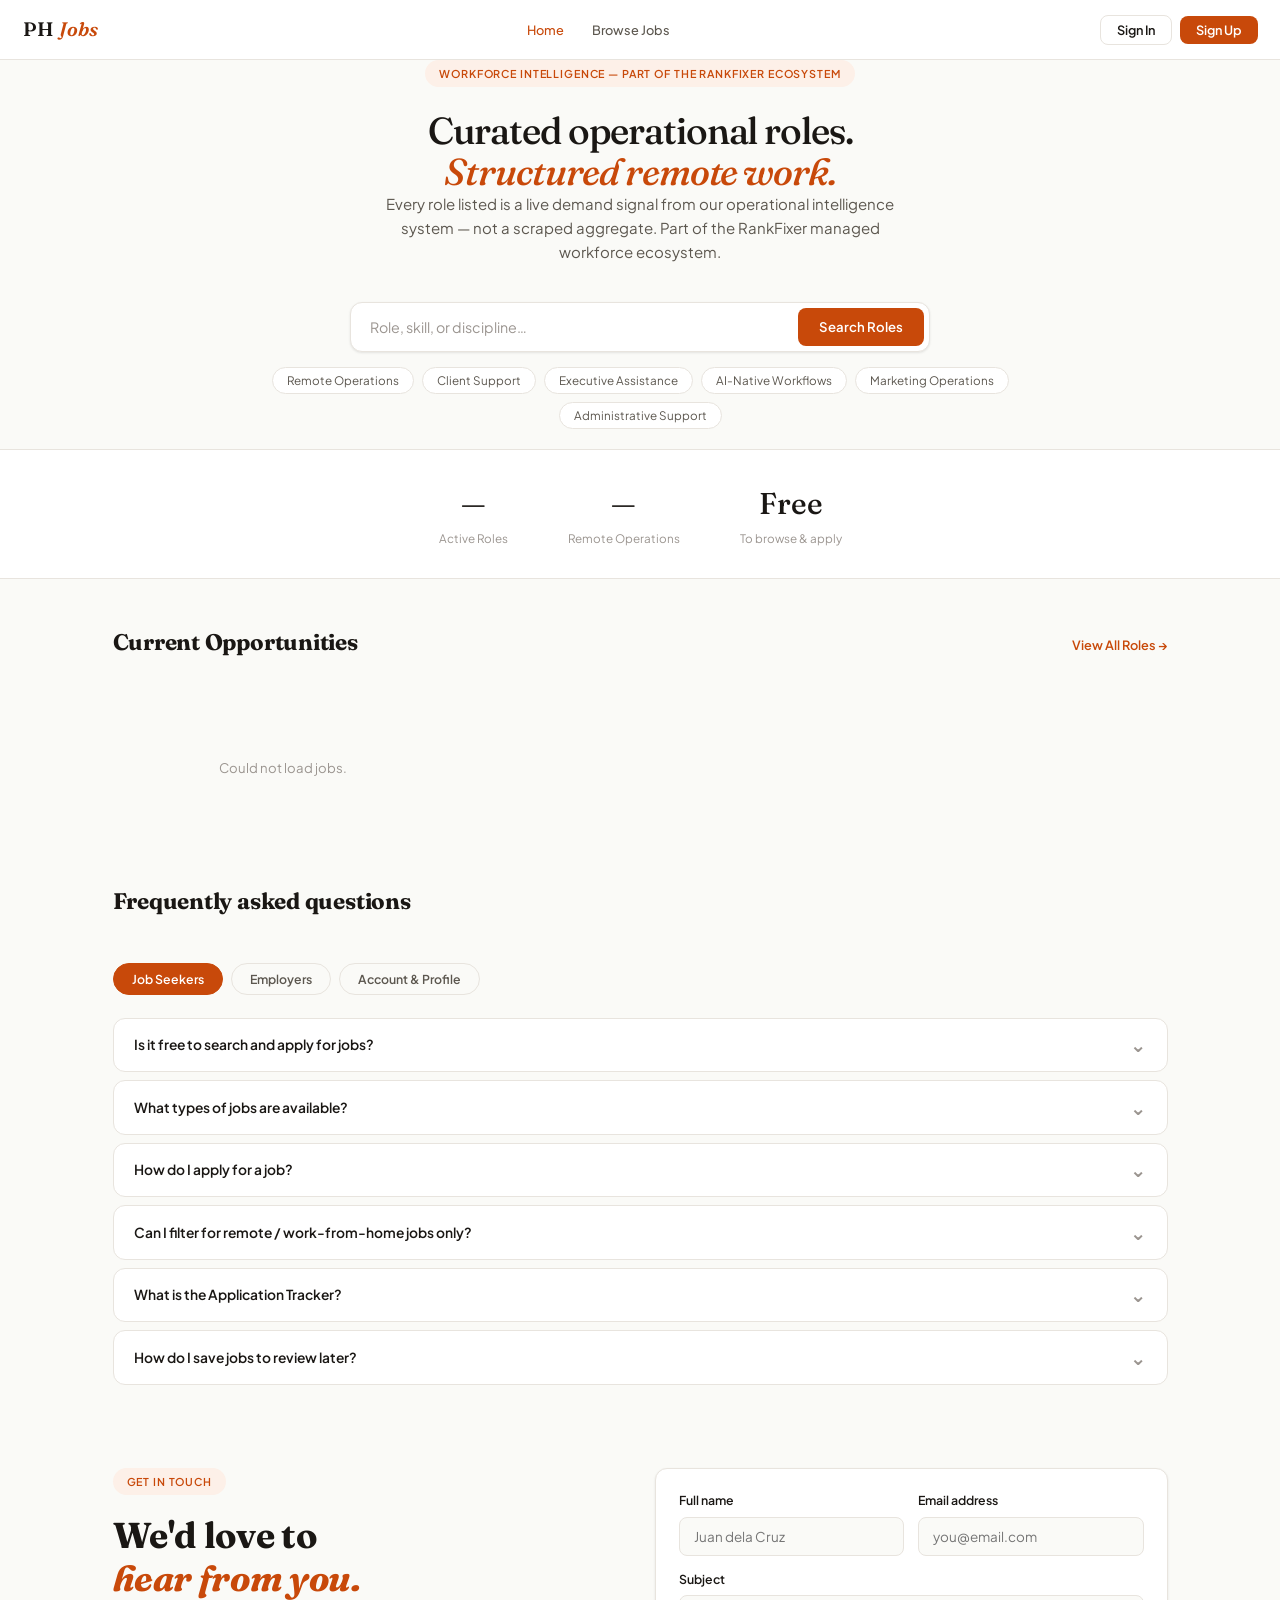
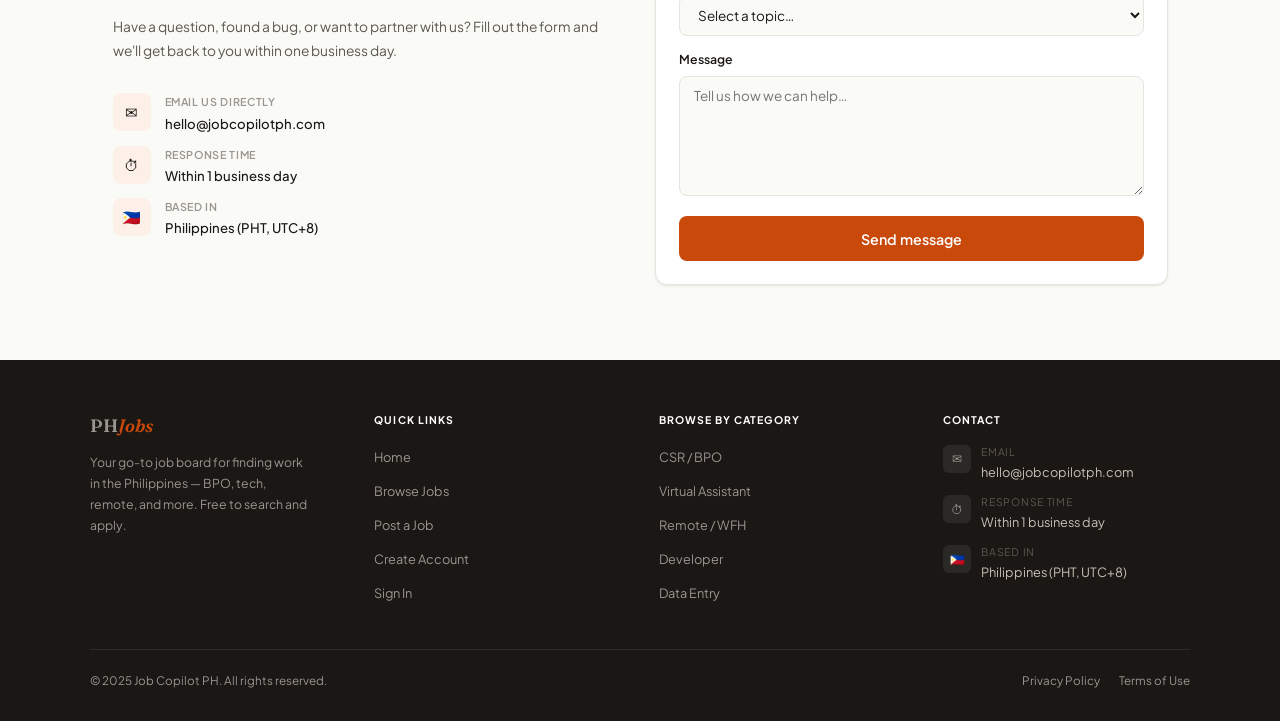
==== commit 15710dfc: "VS Code UTF-8 clean: all repositioning applied" ====
--- a/index.html
+++ b/index.html
@@ -3,11 +3,11 @@
 <head>
 <meta charset="UTF-8" />
 <meta name="viewport" content="width=device-width, initial-scale=1.0" />
-<title>Job Copilot PH ÃƒÂ¢Ã¢â€šÂ¬Ã¢â‚¬Â Operational Workforce Platform | RankFixer Ecosystem</title>
-<meta name="description" content="A structured operational workforce platform connecting vetted Philippine talent with remote-ready employers. Part of the RankFixer managed staffing ecosystem.">
-<meta property="og:title" content="Job Copilot PH ÃƒÂ¢Ã¢â€šÂ¬Ã¢â‚¬Â Operational Workforce Platform">
-<meta property="og:description" content="Structured operational workforce platform. Part of the RankFixer managed staffing ecosystem.">
-<meta property="og:url" content="https://jobs.rankfixer.co">
+<title>Job Copilot PH — Find Work in the Philippines | 3,500+ Jobs</title>
+<meta name="description" content="Browse 3,500+ verified job openings in the Philippines. BPO, tech, remote, virtual assistant, and more. Free to search and apply. New jobs added daily.">
+<meta property="og:title" content="Job Copilot PH — Find Work in the Philippines">
+<meta property="og:description" content="Browse 3,500+ verified job openings in the Philippines. Free to search and apply.">
+<meta property="og:url" content="https://jobcopilotph.vercel.app">
 <meta property="og:type" content="website">
 <link rel="icon" type="image/svg+xml" href="/favicon.svg">
 <link rel="preconnect" href="https://fonts.googleapis.com" />
@@ -50,7 +50,7 @@
 <!-- AUTH MODAL -->
 <div class="modal-ov" id="auth-modal">
   <div class="modal">
-    <button class="modal-x" onclick="closeModal()">ÃƒÆ’Ã‚Â¢Ãƒâ€¦Ã¢â‚¬Å“ÃƒÂ¢Ã¢â€šÂ¬Ã‚Â¢</button>
+    <button class="modal-x" onclick="closeModal()">✕</button>
     <h2 id="m-title">Welcome back.</h2>
     <p class="modal-sub" id="m-sub">Don't have an account? <span onclick="switchMode()">Sign up free</span></p>
     <div id="m-name-wrap" style="display:none">
@@ -63,7 +63,7 @@
       </div>
     </div>
     <div class="f-field"><label class="f-label">Email</label><input class="f-input" id="m-email" type="email" placeholder="you@email.com" /></div>
-    <div class="f-field"><label class="f-label">Password</label><input class="f-input" id="m-pass" type="password" placeholder="ÃƒÆ’Ã‚Â¢ÃƒÂ¢Ã¢â‚¬Å¡Ã‚Â¬Ãƒâ€šÃ‚Â¢ÃƒÆ’Ã‚Â¢ÃƒÂ¢Ã¢â‚¬Å¡Ã‚Â¬Ãƒâ€šÃ‚Â¢ÃƒÆ’Ã‚Â¢ÃƒÂ¢Ã¢â‚¬Å¡Ã‚Â¬Ãƒâ€šÃ‚Â¢ÃƒÆ’Ã‚Â¢ÃƒÂ¢Ã¢â‚¬Å¡Ã‚Â¬Ãƒâ€šÃ‚Â¢ÃƒÆ’Ã‚Â¢ÃƒÂ¢Ã¢â‚¬Å¡Ã‚Â¬Ãƒâ€šÃ‚Â¢ÃƒÆ’Ã‚Â¢ÃƒÂ¢Ã¢â‚¬Å¡Ã‚Â¬Ãƒâ€šÃ‚Â¢ÃƒÆ’Ã‚Â¢ÃƒÂ¢Ã¢â‚¬Å¡Ã‚Â¬Ãƒâ€šÃ‚Â¢ÃƒÆ’Ã‚Â¢ÃƒÂ¢Ã¢â‚¬Å¡Ã‚Â¬Ãƒâ€šÃ‚Â¢" onkeydown="if(event.key==='Enter')submitAuth()" /></div>
+    <div class="f-field"><label class="f-label">Password</label><input class="f-input" id="m-pass" type="password" placeholder="••••••••" onkeydown="if(event.key==='Enter')submitAuth()" /></div>
     <div class="f-error" id="m-error"></div>
     <button class="f-submit" id="m-submit" onclick="submitAuth()">Sign In</button>
   </div>
@@ -71,47 +71,47 @@
 
 <!-- NAV -->
 <nav>
-  <div class="nav-logo" onclick="go('home')">Job Copilot <span>PH</span></div>
+  <div class="nav-logo" onclick="go('home')">PH<span>Jobs</span></div>
   <div class="nav-links">
-    <button class="nav-btn" id="nav-home"     onclick="go('home')">Roles</button>
+    <button class="nav-btn" id="nav-home"     onclick="go('home')">Home</button>
     <button class="nav-btn" id="nav-search"   onclick="go('search')">Browse Jobs</button>
     <button class="nav-btn" id="nav-saved"    onclick="go('saved')"    style="display:none">Saved</button>
     <button class="nav-btn" id="nav-tracker"  onclick="go('tracker')"  style="display:none">Tracker</button>
-    <button class="nav-btn" id="nav-employer" onclick="go('employer')" style="display:none">Post a Role</button>
+    <button class="nav-btn" id="nav-employer" onclick="go('employer')" style="display:none">Post a Job</button>
     <button class="nav-btn" id="nav-admin"    onclick="go('admin')"    style="display:none">Admin</button>
   </div>
   <div class="nav-auth" id="nav-auth">
     <button class="nav-signin" onclick="openModal('login')">Sign In</button>
-    <button class="nav-signup" onclick="openModal('register')">Join Network</button>
+    <button class="nav-signup" onclick="openModal('register')">Sign Up</button>
   </div>
 </nav>
 
-<!-- ÃƒÆ’Ã‚Â¢ÃƒÂ¢Ã¢â€šÂ¬Ã‚ÂÃƒÂ¢Ã¢â‚¬Å¡Ã‚Â¬ÃƒÆ’Ã‚Â¢ÃƒÂ¢Ã¢â€šÂ¬Ã‚ÂÃƒÂ¢Ã¢â‚¬Å¡Ã‚Â¬ HOME ÃƒÆ’Ã‚Â¢ÃƒÂ¢Ã¢â€šÂ¬Ã‚ÂÃƒÂ¢Ã¢â‚¬Å¡Ã‚Â¬ÃƒÆ’Ã‚Â¢ÃƒÂ¢Ã¢â€šÂ¬Ã‚ÂÃƒÂ¢Ã¢â‚¬Å¡Ã‚Â¬ -->
+<!-- ── HOME ── -->
 <div class="page" id="page-home">
   <div class="hero">
-    <div class="eyebrow">Workforce Intelligence ÃƒÆ’Ã‚Â¢ÃƒÂ¢Ã¢â‚¬Å¡Ã‚Â¬ÃƒÂ¢Ã¢â€šÂ¬Ã‚Â Part of the RankFixer Ecosystem</div>
+    <div class="eyebrow">Workforce Intelligence — Part of the RankFixer Ecosystem</div>
     <h1>Curated operational roles.<br/><em>Structured remote work.</em></h1>
-    <p>Every role listed is a live demand signal from our operational intelligence system ÃƒÆ’Ã‚Â¢ÃƒÂ¢Ã¢â‚¬Å¡Ã‚Â¬ÃƒÂ¢Ã¢â€šÂ¬Ã‚Â not a scraped aggregate. Part of the RankFixer managed workforce ecosystem.</p>
+    <p>Every role listed is a live demand signal from our operational intelligence system — not a scraped aggregate. Part of the RankFixer managed workforce ecosystem.</p>
     <div class="search-box">
-      <input id="h-kw" type="text" placeholder="Role, skill, or disciplineÃƒÆ’Ã‚Â¢ÃƒÂ¢Ã¢â‚¬Å¡Ã‚Â¬Ãƒâ€šÃ‚Â¦" onkeydown="if(event.key==='Enter')heroSearch()" />
+      <input id="h-kw" type="text" placeholder="Role, skill, or discipline…" onkeydown="if(event.key==='Enter')heroSearch()" />
       <button class="search-btn" onclick="heroSearch()">Search Roles</button>
     </div>
     <div class="quick-tags"><button class="quick-tag" onclick="qSearch('Remote Operations')">Remote Operations</button><button class="quick-tag" onclick="qSearch('Client Support')">Client Support</button><button class="quick-tag" onclick="qSearch('Executive Assistance')">Executive Assistance</button><button class="quick-tag" onclick="qSearch('AI-Native Workflows')">AI-Native Workflows</button><button class="quick-tag" onclick="qSearch('Marketing Operations')">Marketing Operations</button><button class="quick-tag" onclick="qSearch('Administrative Support')">Administrative Support</button></div>
   </div>
   <div class="stats-bar">
-    <div class="stat"><span class="stat-num" id="stat-total">ÃƒÆ’Ã‚Â¢ÃƒÂ¢Ã¢â‚¬Å¡Ã‚Â¬ÃƒÂ¢Ã¢â€šÂ¬Ã‚Â</span><div class="stat-label">Active Roles</div></div>
-    <div class="stat"><span class="stat-num" id="stat-remote">ÃƒÆ’Ã‚Â¢ÃƒÂ¢Ã¢â‚¬Å¡Ã‚Â¬ÃƒÂ¢Ã¢â€šÂ¬Ã‚Â</span><div class="stat-label">Remote Operations</div></div>
+    <div class="stat"><span class="stat-num" id="stat-total">—</span><div class="stat-label">Active Roles</div></div>
+    <div class="stat"><span class="stat-num" id="stat-remote">—</span><div class="stat-label">Remote Operations</div></div>
     <div class="stat"><span class="stat-num">Free</span><div class="stat-label">To browse & apply</div></div>
   </div>
   <div class="section">
     <div class="section-hdr">
       <h2 class="section-title">Current Opportunities</h2>
-      <button class="section-link" onclick="go('search')">View All Roles ÃƒÆ’Ã‚Â¢ÃƒÂ¢Ã¢â€šÂ¬Ã‚Â ÃƒÂ¢Ã¢â€šÂ¬Ã¢â€žÂ¢</button>
+      <button class="section-link" onclick="go('search')">View All Roles →</button>
     </div>
     <div id="home-jobs" class="jobs-grid"><div class="loading"><div class="spinner"></div></div></div>
   </div>
 
-  <!-- ÃƒÆ’Ã‚Â¢ÃƒÂ¢Ã¢â€šÂ¬Ã‚ÂÃƒÂ¢Ã¢â‚¬Å¡Ã‚Â¬ÃƒÆ’Ã‚Â¢ÃƒÂ¢Ã¢â€šÂ¬Ã‚ÂÃƒÂ¢Ã¢â‚¬Å¡Ã‚Â¬ FAQ ÃƒÆ’Ã‚Â¢ÃƒÂ¢Ã¢â€šÂ¬Ã‚ÂÃƒÂ¢Ã¢â‚¬Å¡Ã‚Â¬ÃƒÆ’Ã‚Â¢ÃƒÂ¢Ã¢â€šÂ¬Ã‚ÂÃƒÂ¢Ã¢â‚¬Å¡Ã‚Â¬ -->
+  <!-- ── FAQ ── -->
   <div class="section" style="padding-top:0;padding-bottom:5rem">
     <div class="section-hdr" style="margin-bottom:2rem">
       <h2 class="section-title">Frequently asked questions</h2>
@@ -131,10 +131,10 @@
         <div class="faq-group" id="faq-seekers">
           <div class="faq-item">
             <button class="faq-q" onclick="faqToggle(this)">
-              <span>What is the RankFixer seat facility?</span>
+              <span>Is it free to search and apply for jobs?</span>
               <span class="faq-chevron">&#8964;</span>
             </button>
-            <div class="faq-a">Yes ÃƒÆ’Ã‚Â¢ÃƒÂ¢Ã¢â‚¬Å¡Ã‚Â¬ÃƒÂ¢Ã¢â€šÂ¬Ã‚Â browsing listings and applying is completely free for job seekers. No hidden fees, no subscriptions, and no pay-to-apply gates. Just create a free account and start applying.</div>
+            <div class="faq-a">Yes — browsing listings and applying is completely free for job seekers. No hidden fees, no subscriptions, and no pay-to-apply gates. Just create a free account and start applying.</div>
           </div>
           <div class="faq-item">
             <button class="faq-q" onclick="faqToggle(this)">
@@ -162,7 +162,7 @@
               <span>What is the Application Tracker?</span>
               <span class="faq-chevron">&#8964;</span>
             </button>
-            <div class="faq-a">The Application Tracker lets you log and monitor every job you've applied to in one place ÃƒÆ’Ã‚Â¢ÃƒÂ¢Ã¢â‚¬Å¡Ã‚Â¬ÃƒÂ¢Ã¢â€šÂ¬Ã‚Â statuses, dates, notes ÃƒÆ’Ã‚Â¢ÃƒÂ¢Ã¢â‚¬Å¡Ã‚Â¬ÃƒÂ¢Ã¢â€šÂ¬Ã‚Â so you stay organised throughout your job search.</div>
+            <div class="faq-a">The Application Tracker lets you log and monitor every job you've applied to in one place — statuses, dates, notes — so you stay organised throughout your job search.</div>
           </div>
           <div class="faq-item">
             <button class="faq-q" onclick="faqToggle(this)">
@@ -180,7 +180,7 @@
               <span>Is it free to post a job?</span>
               <span class="faq-chevron">&#8964;</span>
             </button>
-            <div class="faq-a">Yes, posting a job is free to start. Create an employer account, fill in the details, and your listing goes live to thousands of Active candidates in the Philippines immediately.</div>
+            <div class="faq-a">Yes, posting a job is free to start. Create an employer account, fill in the details, and your listing goes live to thousands of active job seekers in the Philippines immediately.</div>
           </div>
           <div class="faq-item">
             <button class="faq-q" onclick="faqToggle(this)">
@@ -201,14 +201,14 @@
               <span>What types of candidates will I reach?</span>
               <span class="faq-chevron">&#8964;</span>
             </button>
-            <div class="faq-a">Job Copilot PH focuses on the Philippine talent market ÃƒÆ’Ã‚Â¢ÃƒÂ¢Ã¢â‚¬Å¡Ã‚Â¬ÃƒÂ¢Ã¢â€šÂ¬Ã‚Â BPO, customer service, tech, virtual assistant, and administrative roles. A significant share of candidates are actively seeking remote and WFH opportunities.</div>
+            <div class="faq-a">Job Copilot PH focuses on the Philippine talent market — BPO, customer service, tech, virtual assistant, and administrative roles. A significant share of candidates are actively seeking remote and WFH opportunities.</div>
           </div>
           <div class="faq-item">
             <button class="faq-q" onclick="faqToggle(this)">
               <span>How do applicants apply through my listing?</span>
               <span class="faq-chevron">&#8964;</span>
             </button>
-            <div class="faq-a">Each listing has a unique shareable URL. If you provide an external application link, candidates are redirected there to complete their application ÃƒÆ’Ã‚Â¢ÃƒÂ¢Ã¢â‚¬Å¡Ã‚Â¬ÃƒÂ¢Ã¢â€šÂ¬Ã‚Â keeping you in full control of the hiring process.</div>
+            <div class="faq-a">Each listing has a unique shareable URL. If you provide an external application link, candidates are redirected there to complete their application — keeping you in full control of the hiring process.</div>
           </div>
         </div>
 
@@ -233,7 +233,7 @@
               <span>Can employers see my profile publicly?</span>
               <span class="faq-chevron">&#8964;</span>
             </button>
-            <div class="faq-a">Yes ÃƒÆ’Ã‚Â¢ÃƒÂ¢Ã¢â‚¬Å¡Ã‚Â¬ÃƒÂ¢Ã¢â€šÂ¬Ã‚Â your profile has a public URL where employers can view your bio, skills, experience, education, and download your uploaded resume PDF. Changes you save appear on your public profile immediately.</div>
+            <div class="faq-a">Yes — your profile has a public URL where employers can view your bio, skills, experience, education, and download your uploaded resume PDF. Changes you save appear on your public profile immediately.</div>
           </div>
           <div class="faq-item">
             <button class="faq-q" onclick="faqToggle(this)">
@@ -247,7 +247,7 @@
     </div>
   </div>
 
-  <!-- ÃƒÆ’Ã‚Â¢ÃƒÂ¢Ã¢â€šÂ¬Ã‚ÂÃƒÂ¢Ã¢â‚¬Å¡Ã‚Â¬ÃƒÆ’Ã‚Â¢ÃƒÂ¢Ã¢â€šÂ¬Ã‚ÂÃƒÂ¢Ã¢â‚¬Å¡Ã‚Â¬ CONTACT ÃƒÆ’Ã‚Â¢ÃƒÂ¢Ã¢â€šÂ¬Ã‚ÂÃƒÂ¢Ã¢â‚¬Å¡Ã‚Â¬ÃƒÆ’Ã‚Â¢ÃƒÂ¢Ã¢â€šÂ¬Ã‚ÂÃƒÂ¢Ã¢â‚¬Å¡Ã‚Â¬ -->
+  <!-- ── CONTACT ── -->
   <div class="section contact-section">
     <div class="contact-grid">
 
@@ -258,21 +258,21 @@
         <p style="color:var(--text-sub);font-size:.92rem;line-height:1.75;margin-bottom:2rem">Have a question, found a bug, or want to partner with us? Fill out the form and we'll get back to you within one business day.</p>
         <div style="display:flex;flex-direction:column;gap:12px">
           <div class="contact-meta-item">
-            <div class="contact-meta-icon">ÃƒÆ’Ã‚Â¢Ãƒâ€¦Ã¢â‚¬Å“ÃƒÂ¢Ã¢â€šÂ¬Ã‚Â°</div>
+            <div class="contact-meta-icon">✉</div>
             <div>
               <div class="contact-meta-label">Email us directly</div>
-              <div class="contact-meta-val">info@rankfixer.co</div>
+              <div class="contact-meta-val">hello@jobcopilotph.com</div>
             </div>
           </div>
           <div class="contact-meta-item">
-            <div class="contact-meta-icon">ÃƒÆ’Ã‚Â¢Ãƒâ€šÃ‚ÂÃƒâ€šÃ‚Â±</div>
+            <div class="contact-meta-icon">⏱</div>
             <div>
               <div class="contact-meta-label">Response time</div>
               <div class="contact-meta-val">Within 1 business day</div>
             </div>
           </div>
           <div class="contact-meta-item">
-            <div class="contact-meta-icon">ÃƒÆ’Ã‚Â°Ãƒâ€¦Ã‚Â¸ÃƒÂ¢Ã¢â€šÂ¬Ã‚Â¡Ãƒâ€šÃ‚ÂµÃƒÆ’Ã‚Â°Ãƒâ€¦Ã‚Â¸ÃƒÂ¢Ã¢â€šÂ¬Ã‚Â¡Ãƒâ€šÃ‚Â­</div>
+            <div class="contact-meta-icon">🇵🇭</div>
             <div>
               <div class="contact-meta-label">Based in</div>
               <div class="contact-meta-val">Philippines (PHT, UTC+8)</div>
@@ -299,7 +299,7 @@
           <div class="f-field" style="margin-bottom:14px">
             <label class="f-label">Subject</label>
             <select class="f-select" id="cf-subject">
-              <option value="">Select a topicÃƒÆ’Ã‚Â¢ÃƒÂ¢Ã¢â‚¬Å¡Ã‚Â¬Ãƒâ€šÃ‚Â¦</option>
+              <option value="">Select a topic…</option>
               <option value="General inquiry">General inquiry</option>
               <option value="Job seeker support">Job seeker support</option>
               <option value="Employer support">Employer support</option>
@@ -310,7 +310,7 @@
           </div>
           <div class="f-field" style="margin-bottom:6px">
             <label class="f-label">Message</label>
-            <textarea class="f-textarea" id="cf-message" placeholder="Tell us how we can helpÃƒÆ’Ã‚Â¢ÃƒÂ¢Ã¢â‚¬Å¡Ã‚Â¬Ãƒâ€šÃ‚Â¦" style="min-height:120px;resize:vertical"></textarea>
+            <textarea class="f-textarea" id="cf-message" placeholder="Tell us how we can help…" style="min-height:120px;resize:vertical"></textarea>
           </div>
           <div class="f-error" id="cf-error"></div>
           <button class="f-submit" id="cf-submit" onclick="submitContact()" style="margin-top:14px">Send message</button>
@@ -318,7 +318,7 @@
 
         <!-- Success state -->
         <div id="contact-success" style="display:none;text-align:center;padding:2.5rem 1rem">
-          <div style="width:52px;height:52px;border-radius:50%;background:var(--remote-bg);display:flex;align-items:center;justify-content:center;margin:0 auto 1.25rem;font-size:1.4rem">ÃƒÆ’Ã‚Â¢Ãƒâ€¦Ã¢â‚¬Å“ÃƒÂ¢Ã¢â€šÂ¬Ã…â€œ</div>
+          <div style="width:52px;height:52px;border-radius:50%;background:var(--remote-bg);display:flex;align-items:center;justify-content:center;margin:0 auto 1.25rem;font-size:1.4rem">✓</div>
           <h3 style="font-family:var(--font-d);font-size:1.4rem;font-weight:500;margin-bottom:.5rem">Message sent!</h3>
           <p style="color:var(--text-sub);font-size:.9rem">Thanks for reaching out. We'll reply within one business day.</p>
           <button class="outline-btn" onclick="resetContact()" style="margin-top:1.5rem;font-size:.85rem;padding:.6rem 1.5rem">Send another</button>
@@ -328,32 +328,32 @@
     </div>
   </div>
 
-  <!-- ÃƒÆ’Ã‚Â¢ÃƒÂ¢Ã¢â€šÂ¬Ã‚ÂÃƒÂ¢Ã¢â‚¬Å¡Ã‚Â¬ÃƒÆ’Ã‚Â¢ÃƒÂ¢Ã¢â€šÂ¬Ã‚ÂÃƒÂ¢Ã¢â‚¬Å¡Ã‚Â¬ FOOTER ÃƒÆ’Ã‚Â¢ÃƒÂ¢Ã¢â€šÂ¬Ã‚ÂÃƒÂ¢Ã¢â‚¬Å¡Ã‚Â¬ÃƒÆ’Ã‚Â¢ÃƒÂ¢Ã¢â€šÂ¬Ã‚ÂÃƒÂ¢Ã¢â‚¬Å¡Ã‚Â¬ -->
+  <!-- ── FOOTER ── -->
   <footer class="site-footer">
     <div class="footer-inner">
       <div class="footer-grid">
 
         <!-- Brand -->
         <div class="footer-brand">
-          <div class="nav-logo" onclick="go('home')" style="cursor:pointer">Job Copilot <span>PH</span></div>
-          <p class="footer-tagline">Part of the RankFixer operational ecosystem ÃƒÂ¢Ã¢â€šÂ¬Ã¢â‚¬Â workforce intelligence, structured preparation, and professionally managed remote teams.</p>
-        </div>
-
-        <!-- Talent Network -->
+          <div class="nav-logo" onclick="go('home')" style="cursor:pointer">PH<span>Jobs</span></div>
+          <p class="footer-tagline">Your go-to job board for finding work in the Philippines — BPO, tech, remote, and more. Free to search and apply.</p>
+        </div>
+
+        <!-- Quick links -->
         <div>
-          <div class="footer-col-title">Talent Network</div>
+          <div class="footer-col-title">Quick Links</div>
           <ul class="footer-links">
-            <li><button onclick="go('home')">Roles</button></li>
+            <li><button onclick="go('home')">Home</button></li>
             <li><button onclick="go('search')">Browse Jobs</button></li>
             <li><button onclick="go('employer')">Post a Job</button></li>
-            <li><button onclick="openModal('register')">Join the Network</button></li>
+            <li><button onclick="openModal('register')">Create Account</button></li>
             <li><button onclick="openModal('login')">Sign In</button></li>
           </ul>
         </div>
 
         <!-- Job categories -->
         <div>
-          <div class="footer-col-title">Operational Structure</div>
+          <div class="footer-col-title">Browse by Category</div>
           <ul class="footer-links">
             <li><button onclick="qSearch('CSR')">CSR / BPO</button></li>
             <li><button onclick="qSearch('Virtual Assistant')">Virtual Assistant</button></li>
@@ -367,21 +367,21 @@
         <div>
           <div class="footer-col-title">Contact</div>
           <div class="footer-contact-item">
-            <div class="footer-contact-icon">ÃƒÆ’Ã‚Â¢Ãƒâ€¦Ã¢â‚¬Å“ÃƒÂ¢Ã¢â€šÂ¬Ã‚Â°</div>
+            <div class="footer-contact-icon">✉</div>
             <div>
               <div class="footer-contact-label">Email</div>
-              <div class="footer-contact-val">info@rankfixer.co</div>
+              <div class="footer-contact-val">hello@jobcopilotph.com</div>
             </div>
           </div>
           <div class="footer-contact-item">
-            <div class="footer-contact-icon">ÃƒÆ’Ã‚Â¢Ãƒâ€šÃ‚ÂÃƒâ€šÃ‚Â±</div>
+            <div class="footer-contact-icon">⏱</div>
             <div>
               <div class="footer-contact-label">Response time</div>
               <div class="footer-contact-val">Within 1 business day</div>
             </div>
           </div>
           <div class="footer-contact-item">
-            <div class="footer-contact-icon">ÃƒÆ’Ã‚Â°Ãƒâ€¦Ã‚Â¸ÃƒÂ¢Ã¢â€šÂ¬Ã‚Â¡Ãƒâ€šÃ‚ÂµÃƒÆ’Ã‚Â°Ãƒâ€¦Ã‚Â¸ÃƒÂ¢Ã¢â€šÂ¬Ã‚Â¡Ãƒâ€šÃ‚Â­</div>
+            <div class="footer-contact-icon">🇵🇭</div>
             <div>
               <div class="footer-contact-label">Based in</div>
               <div class="footer-contact-val">Philippines (PHT, UTC+8)</div>
@@ -393,7 +393,7 @@
 
       <!-- Bottom bar -->
       <div class="footer-bottom">
-        <span class="footer-copy">ÃƒÆ’Ã¢â‚¬Å¡Part of the RankFixer Managed Staffing Ecosystem</span>
+        <span class="footer-copy">© 2025 Job Copilot PH. All rights reserved.</span>
         <div class="footer-legal">
           <a href="#">Privacy Policy</a>
           <a href="#">Terms of Use</a>
@@ -404,16 +404,16 @@
 
 </div>
 
-<!-- ÃƒÆ’Ã‚Â¢ÃƒÂ¢Ã¢â€šÂ¬Ã‚ÂÃƒÂ¢Ã¢â‚¬Å¡Ã‚Â¬ÃƒÆ’Ã‚Â¢ÃƒÂ¢Ã¢â€šÂ¬Ã‚ÂÃƒÂ¢Ã¢â‚¬Å¡Ã‚Â¬ SEARCH ÃƒÆ’Ã‚Â¢ÃƒÂ¢Ã¢â€šÂ¬Ã‚ÂÃƒÂ¢Ã¢â‚¬Å¡Ã‚Â¬ÃƒÆ’Ã‚Â¢ÃƒÂ¢Ã¢â€šÂ¬Ã‚ÂÃƒÂ¢Ã¢â‚¬Å¡Ã‚Â¬ -->
+<!-- ── SEARCH ── -->
 <div class="page" id="page-search">
   <div class="search-page">
     <div class="toolbar">
       <div class="toolbar-wrap">
-        <input class="toolbar-input" id="s-kw" placeholder="Job title, skill, keywordÃƒÆ’Ã‚Â¢ÃƒÂ¢Ã¢â‚¬Å¡Ã‚Â¬Ãƒâ€šÃ‚Â¦" oninput="fetchSug(this.value)" onkeydown="if(event.key==='Enter')doSearch()" style="width:100%" />
+        <input class="toolbar-input" id="s-kw" placeholder="Job title, skill, keyword…" oninput="fetchSug(this.value)" onkeydown="if(event.key==='Enter')doSearch()" style="width:100%" />
         <div class="suggest-drop" id="sug-box"></div>
       </div>
       <input class="toolbar-input" id="s-city" placeholder="City (e.g. Davao, Manila)" onkeydown="if(event.key==='Enter')doSearch()" style="max-width:180px" />
-      <label class="remote-label"><div class="toggle" id="rem-tog" onclick="togRem()"></div>Remote Operations</label>
+      <label class="remote-label"><div class="toggle" id="rem-tog" onclick="togRem()"></div>Remote only</label>
       <button class="toolbar-btn" onclick="doSearch()">Search</button>
     </div>
     <div class="results-meta" id="res-meta" style="display:none"><span id="res-count"></span></div>
@@ -422,15 +422,15 @@
   </div>
 </div>
 
-<!-- ÃƒÆ’Ã‚Â¢ÃƒÂ¢Ã¢â€šÂ¬Ã‚ÂÃƒÂ¢Ã¢â‚¬Å¡Ã‚Â¬ÃƒÆ’Ã‚Â¢ÃƒÂ¢Ã¢â€šÂ¬Ã‚ÂÃƒÂ¢Ã¢â‚¬Å¡Ã‚Â¬ JOB DETAIL ÃƒÆ’Ã‚Â¢ÃƒÂ¢Ã¢â€šÂ¬Ã‚ÂÃƒÂ¢Ã¢â‚¬Å¡Ã‚Â¬ÃƒÆ’Ã‚Â¢ÃƒÂ¢Ã¢â€šÂ¬Ã‚ÂÃƒÂ¢Ã¢â‚¬Å¡Ã‚Â¬ -->
+<!-- ── JOB DETAIL ── -->
 <div class="page" id="page-detail">
   <div class="detail-wrap">
-    <button class="back-btn" onclick="goBack()">ÃƒÆ’Ã‚Â¢ÃƒÂ¢Ã¢â€šÂ¬Ã‚Â Ãƒâ€šÃ‚Â Back</button>
+    <button class="back-btn" onclick="goBack()">← Back</button>
     <div id="detail-con"><div class="loading"><div class="spinner"></div></div></div>
   </div>
 </div>
 
-<!-- ÃƒÆ’Ã‚Â¢ÃƒÂ¢Ã¢â€šÂ¬Ã‚ÂÃƒÂ¢Ã¢â‚¬Å¡Ã‚Â¬ÃƒÆ’Ã‚Â¢ÃƒÂ¢Ã¢â€šÂ¬Ã‚ÂÃƒÂ¢Ã¢â‚¬Å¡Ã‚Â¬ SAVED ÃƒÆ’Ã‚Â¢ÃƒÂ¢Ã¢â€šÂ¬Ã‚ÂÃƒÂ¢Ã¢â‚¬Å¡Ã‚Â¬ÃƒÆ’Ã‚Â¢ÃƒÂ¢Ã¢â€šÂ¬Ã‚ÂÃƒÂ¢Ã¢â‚¬Å¡Ã‚Â¬ -->
+<!-- ── SAVED ── -->
 <div class="page" id="page-saved">
   <div class="saved-page">
     <div class="section-hdr"><h2 class="section-title">Saved Jobs</h2></div>
@@ -438,7 +438,7 @@
   </div>
 </div>
 
-<!-- ÃƒÆ’Ã‚Â¢ÃƒÂ¢Ã¢â€šÂ¬Ã‚ÂÃƒÂ¢Ã¢â‚¬Å¡Ã‚Â¬ÃƒÆ’Ã‚Â¢ÃƒÂ¢Ã¢â€šÂ¬Ã‚ÂÃƒÂ¢Ã¢â‚¬Å¡Ã‚Â¬ TRACKER ÃƒÆ’Ã‚Â¢ÃƒÂ¢Ã¢â€šÂ¬Ã‚ÂÃƒÂ¢Ã¢â‚¬Å¡Ã‚Â¬ÃƒÆ’Ã‚Â¢ÃƒÂ¢Ã¢â€šÂ¬Ã‚ÂÃƒÂ¢Ã¢â‚¬Å¡Ã‚Â¬ -->
+<!-- ── TRACKER ── -->
 <div class="page" id="page-tracker">
   <div class="tracker-page">
     <div class="section-hdr"><h2 class="section-title">Application Tracker</h2></div>
@@ -447,12 +447,12 @@
   </div>
 </div>
 
-<!-- ÃƒÆ’Ã‚Â¢ÃƒÂ¢Ã¢â€šÂ¬Ã‚ÂÃƒÂ¢Ã¢â‚¬Å¡Ã‚Â¬ÃƒÆ’Ã‚Â¢ÃƒÂ¢Ã¢â€šÂ¬Ã‚ÂÃƒÂ¢Ã¢â‚¬Å¡Ã‚Â¬ UPDATE PROFILE ÃƒÆ’Ã‚Â¢ÃƒÂ¢Ã¢â€šÂ¬Ã‚ÂÃƒÂ¢Ã¢â‚¬Å¡Ã‚Â¬ÃƒÆ’Ã‚Â¢ÃƒÂ¢Ã¢â€šÂ¬Ã‚ÂÃƒÂ¢Ã¢â‚¬Å¡Ã‚Â¬ -->
+<!-- ── UPDATE PROFILE ── -->
 <div class="page" id="page-profile">
   <div class="profile-edit-page">
     <div class="profile-edit-hdr">
       <h2>My Profile</h2>
-      <div class="strength-badge partial" id="strength-badge">Building profileÃƒÆ’Ã‚Â¢ÃƒÂ¢Ã¢â‚¬Å¡Ã‚Â¬Ãƒâ€šÃ‚Â¦</div>
+      <div class="strength-badge partial" id="strength-badge">Building profile…</div>
     </div>
 
     <!-- Identity -->
@@ -467,13 +467,13 @@
         <div><label class="f-label">Mobile</label><input class="f-input" id="p-phone" placeholder="+63 9XX XXX XXXX" /></div>
       </div>
       <div class="f-row">
-        <div><label class="f-label">Target role / discipline</label><input class="f-input" id="p-jobtitle" placeholder="e.g. Executive Assistant, Marketing OperationsÃƒÂ¢Ã¢â€šÂ¬Ã‚Â¦" /></div>
+        <div><label class="f-label">Looking for</label><input class="f-input" id="p-jobtitle" placeholder="Virtual Assistant, CSR…" /></div>
         <div><label class="f-label">Location</label><input class="f-input" id="p-location" placeholder="Davao City" /></div>
       </div>
       <div class="f-row">
         <div class="full"><label class="f-label">Availability</label>
           <select class="f-select" id="p-avail">
-            <option value="">SelectÃƒÆ’Ã‚Â¢ÃƒÂ¢Ã¢â‚¬Å¡Ã‚Â¬Ãƒâ€šÃ‚Â¦</option>
+            <option value="">Select…</option>
             <option value="remote">Full Remote (Home-based)</option>
             <option value="hybrid">Hybrid</option>
             <option value="onsite">On-site Only</option>
@@ -481,7 +481,7 @@
         </div>
       </div>
       <div class="f-row">
-        <div class="full"><label class="f-label">Bio</label><textarea class="f-textarea" id="p-bio" placeholder="Brief intro about yourselfÃƒÆ’Ã‚Â¢ÃƒÂ¢Ã¢â‚¬Å¡Ã‚Â¬Ãƒâ€šÃ‚Â¦" style="min-height:80px"></textarea></div>
+        <div class="full"><label class="f-label">Bio</label><textarea class="f-textarea" id="p-bio" placeholder="Brief intro about yourself…" style="min-height:80px"></textarea></div>
       </div>
     </div>
 
@@ -493,11 +493,11 @@
       <div style="display:flex;gap:10px;margin-bottom:.75rem">
         <input class="f-input" id="new-skill" placeholder="Skill name (e.g. PostgreSQL)" style="margin-bottom:0;flex:1" />
         <div class="star-row" id="new-skill-stars">
-          <span class="star on" data-v="1" onclick="setNewSkillStar(1)">ÃƒÆ’Ã‚Â¢Ãƒâ€¹Ã…â€œÃƒÂ¢Ã¢â€šÂ¬Ã‚Â¦</span>
-          <span class="star on" data-v="2" onclick="setNewSkillStar(2)">ÃƒÆ’Ã‚Â¢Ãƒâ€¹Ã…â€œÃƒÂ¢Ã¢â€šÂ¬Ã‚Â¦</span>
-          <span class="star on" data-v="3" onclick="setNewSkillStar(3)">ÃƒÆ’Ã‚Â¢Ãƒâ€¹Ã…â€œÃƒÂ¢Ã¢â€šÂ¬Ã‚Â¦</span>
-          <span class="star" data-v="4" onclick="setNewSkillStar(4)">ÃƒÆ’Ã‚Â¢Ãƒâ€¹Ã…â€œÃƒÂ¢Ã¢â€šÂ¬Ã‚Â¦</span>
-          <span class="star" data-v="5" onclick="setNewSkillStar(5)">ÃƒÆ’Ã‚Â¢Ãƒâ€¹Ã…â€œÃƒÂ¢Ã¢â€šÂ¬Ã‚Â¦</span>
+          <span class="star on" data-v="1" onclick="setNewSkillStar(1)">★</span>
+          <span class="star on" data-v="2" onclick="setNewSkillStar(2)">★</span>
+          <span class="star on" data-v="3" onclick="setNewSkillStar(3)">★</span>
+          <span class="star" data-v="4" onclick="setNewSkillStar(4)">★</span>
+          <span class="star" data-v="5" onclick="setNewSkillStar(5)">★</span>
         </div>
       </div>
       <button class="add-btn" onclick="addSkill()">+ Add Skill</button>
@@ -524,7 +524,7 @@
       <div id="edu-list"></div>
       <div class="nested-item" id="new-edu-form" style="display:none">
         <div class="f-row">
-          <div><label class="f-label">School</label><input class="f-input" id="ne-school" list="ph-schools" placeholder="Start typing school nameÃƒÆ’Ã‚Â¢ÃƒÂ¢Ã¢â‚¬Å¡Ã‚Â¬Ãƒâ€šÃ‚Â¦" /></div>
+          <div><label class="f-label">School</label><input class="f-input" id="ne-school" list="ph-schools" placeholder="Start typing school name…" /></div>
           <div><label class="f-label">Degree</label><input class="f-input" id="ne-degree" placeholder="e.g. BS Information Technology" /></div>
         </div>
         <datalist id="ph-schools">
@@ -552,36 +552,36 @@
     <button class="prof-save-btn" onclick="saveProfile()">Save Profile Changes</button>
     <p style="text-align:center;font-size:.78rem;color:var(--text-muted);margin-top:.75rem">Changes are reflected on your public profile immediately.</p>
     <div style="text-align:center;margin-top:1.5rem">
-      <button class="section-link" onclick="doLogout()">Sign Out ÃƒÆ’Ã‚Â¢ÃƒÂ¢Ã¢â€šÂ¬Ã‚Â ÃƒÂ¢Ã¢â€šÂ¬Ã¢â€žÂ¢</button>
+      <button class="section-link" onclick="doLogout()">Sign Out →</button>
     </div>
   </div>
 </div>
 
-<!-- ÃƒÆ’Ã‚Â¢ÃƒÂ¢Ã¢â€šÂ¬Ã‚ÂÃƒÂ¢Ã¢â‚¬Å¡Ã‚Â¬ÃƒÆ’Ã‚Â¢ÃƒÂ¢Ã¢â€šÂ¬Ã‚ÂÃƒÂ¢Ã¢â‚¬Å¡Ã‚Â¬ PUBLIC PROFILE ÃƒÆ’Ã‚Â¢ÃƒÂ¢Ã¢â€šÂ¬Ã‚ÂÃƒÂ¢Ã¢â‚¬Å¡Ã‚Â¬ÃƒÆ’Ã‚Â¢ÃƒÂ¢Ã¢â€šÂ¬Ã‚ÂÃƒÂ¢Ã¢â‚¬Å¡Ã‚Â¬ -->
+<!-- ── PUBLIC PROFILE ── -->
 <div class="page" id="page-pub-profile">
   <div class="pub-profile-wrap">
-    <button class="back-btn" onclick="goBack()">ÃƒÆ’Ã‚Â¢ÃƒÂ¢Ã¢â€šÂ¬Ã‚Â Ãƒâ€šÃ‚Â Back</button>
+    <button class="back-btn" onclick="goBack()">← Back</button>
     <div id="pub-profile-con"><div class="loading"><div class="spinner"></div></div></div>
   </div>
 </div>
 
-<!-- ÃƒÆ’Ã‚Â¢ÃƒÂ¢Ã¢â€šÂ¬Ã‚ÂÃƒÂ¢Ã¢â‚¬Å¡Ã‚Â¬ÃƒÆ’Ã‚Â¢ÃƒÂ¢Ã¢â€šÂ¬Ã‚ÂÃƒÂ¢Ã¢â‚¬Å¡Ã‚Â¬ EMPLOYER ÃƒÆ’Ã‚Â¢ÃƒÂ¢Ã¢â€šÂ¬Ã‚ÂÃƒÂ¢Ã¢â‚¬Å¡Ã‚Â¬ÃƒÆ’Ã‚Â¢ÃƒÂ¢Ã¢â€šÂ¬Ã‚ÂÃƒÂ¢Ã¢â‚¬Å¡Ã‚Â¬ -->
+<!-- ── EMPLOYER ── -->
 <div class="page" id="page-employer">
   <div class="employer-page">
     <div class="emp-hero">
       <div>
         <h1>Hire great talent<br/><em style="font-style:italic;color:var(--accent)">in the Philippines.</em></h1>
-        <p>Post jobs directly to thousands of Active candidates ÃƒÆ’Ã‚Â¢ÃƒÂ¢Ã¢â‚¬Å¡Ã‚Â¬ÃƒÂ¢Ã¢â€šÂ¬Ã‚Â BPO, tech, remote, and more. Free to start.</p>
-      </div>
-      <button class="emp-cta" onclick="togglePostForm()">+ Post a Role</button>
+        <p>Post jobs directly to thousands of active job seekers — BPO, tech, remote, and more. Free to start.</p>
+      </div>
+      <button class="emp-cta" onclick="togglePostForm()">+ Post a Job</button>
     </div>
     <div class="emp-stats">
-      <div class="emp-stat"><span class="emp-stat-num" id="emp-total">ÃƒÆ’Ã‚Â¢ÃƒÂ¢Ã¢â‚¬Å¡Ã‚Â¬ÃƒÂ¢Ã¢â€šÂ¬Ã‚Â</span><div class="emp-stat-label">Active candidates</div></div>
-      <div class="emp-stat"><span class="emp-stat-num" id="emp-remote">ÃƒÆ’Ã‚Â¢ÃƒÂ¢Ã¢â‚¬Å¡Ã‚Â¬ÃƒÂ¢Ã¢â€šÂ¬Ã‚Â</span><div class="emp-stat-label">Remote-ready</div></div>
-      <div class="emp-stat"><span class="emp-stat-num">Direct</span><div class="emp-stat-label">No intermediaries</div></div>
+      <div class="emp-stat"><span class="emp-stat-num" id="emp-total">—</span><div class="emp-stat-label">Active job seekers</div></div>
+      <div class="emp-stat"><span class="emp-stat-num" id="emp-remote">—</span><div class="emp-stat-label">Remote seekers</div></div>
+      <div class="emp-stat"><span class="emp-stat-num">Free</span><div class="emp-stat-label">To post</div></div>
     </div>
     <div class="post-form" id="post-form" style="display:none">
-      <h3 style="font-family:var(--font-d);font-size:1.3rem;font-weight:500;margin-bottom:1.5rem">Post a New Role</h3>
+      <h3 style="font-family:var(--font-d);font-size:1.3rem;font-weight:500;margin-bottom:1.5rem">Post a New Job</h3>
       <div class="form-grid">
         <div><label class="f-label">Job Title *</label><input class="f-input" id="pj-title" placeholder="e.g. Virtual Assistant" /></div>
         <div><label class="f-label">Company *</label><input class="f-input" id="pj-company" placeholder="Your company name" /></div>
@@ -590,12 +590,12 @@
           <select class="f-select" id="pj-remote"><option value="">On-site</option><option value="remote">Remote / WFH</option><option value="hybrid">Hybrid</option></select>
         </div>
         <div><label class="f-label">Employment Type</label>
-          <select class="f-select" id="pj-type"><option value="">SelectÃƒÆ’Ã‚Â¢ÃƒÂ¢Ã¢â‚¬Å¡Ã‚Â¬Ãƒâ€šÃ‚Â¦</option><option>Full-time</option><option>Part-time</option><option>Contract</option><option>Freelance</option><option>Internship</option></select>
-        </div>
-        <div><label class="f-label">Salary Range (ÃƒÆ’Ã‚Â¢ÃƒÂ¢Ã¢â€šÂ¬Ã…Â¡Ãƒâ€šÃ‚Â±)</label>
+          <select class="f-select" id="pj-type"><option value="">Select…</option><option>Full-time</option><option>Part-time</option><option>Contract</option><option>Freelance</option><option>Internship</option></select>
+        </div>
+        <div><label class="f-label">Salary Range (₱)</label>
           <div style="display:flex;gap:8px"><input class="f-input" id="pj-sal-min" placeholder="Min" style="margin-bottom:0" /><input class="f-input" id="pj-sal-max" placeholder="Max" style="margin-bottom:0" /></div>
         </div>
-        <div class="full"><label class="f-label">Job Description *</label><textarea class="f-textarea" id="pj-desc" placeholder="Describe the roleÃƒÆ’Ã‚Â¢ÃƒÂ¢Ã¢â‚¬Å¡Ã‚Â¬Ãƒâ€šÃ‚Â¦" style="min-height:120px"></textarea></div>
+        <div class="full"><label class="f-label">Job Description *</label><textarea class="f-textarea" id="pj-desc" placeholder="Describe the role…" style="min-height:120px"></textarea></div>
         <div class="full"><label class="f-label">Application URL</label><input class="f-input" id="pj-url" placeholder="https://yoursite.com/apply" /></div>
       </div>
       <div style="display:flex;gap:10px">
@@ -610,7 +610,7 @@
   </div>
 </div>
 
-<!-- ÃƒÆ’Ã‚Â¢ÃƒÂ¢Ã¢â€šÂ¬Ã‚ÂÃƒÂ¢Ã¢â‚¬Å¡Ã‚Â¬ÃƒÆ’Ã‚Â¢ÃƒÂ¢Ã¢â€šÂ¬Ã‚ÂÃƒÂ¢Ã¢â‚¬Å¡Ã‚Â¬ ADMIN ÃƒÆ’Ã‚Â¢ÃƒÂ¢Ã¢â€šÂ¬Ã‚ÂÃƒÂ¢Ã¢â‚¬Å¡Ã‚Â¬ÃƒÆ’Ã‚Â¢ÃƒÂ¢Ã¢â€šÂ¬Ã‚ÂÃƒÂ¢Ã¢â‚¬Å¡Ã‚Â¬ -->
+<!-- ── ADMIN ── -->
 <div class="page" id="page-admin">
   <div class="admin-page">
     <h2 style="font-family:var(--font-d);font-size:1.8rem;font-weight:500;margin-bottom:1.5rem;letter-spacing:-.02em">Admin Dashboard</h2>
@@ -623,7 +623,7 @@
       <div class="admin-stat-grid" id="adm-stats"><div class="loading"><div class="spinner"></div></div></div>
     </div>
     <div class="admin-sec" id="adm-sources"><div id="adm-src-con"><div class="loading"><div class="spinner"></div></div></div></div>
-    <div class="admin-sec" id="adm-users"><div class="empty"><div class="empty-icon">ÃƒÆ’Ã‚Â°Ãƒâ€¦Ã‚Â¸ÃƒÂ¢Ã¢â€šÂ¬Ã‚ÂÃƒâ€šÃ‚Â</div><h3>User management</h3><p>Manage users directly in the Supabase dashboard.</p></div></div>
+    <div class="admin-sec" id="adm-users"><div class="empty"><div class="empty-icon">🔐</div><h3>User management</h3><p>Manage users directly in the Supabase dashboard.</p></div></div>
   </div>
 </div>
 
@@ -637,23 +637,23 @@
 var sugTimer = null, trkFilter = 'all', allApps = [];
 var adminLoaded = false;
 
-// ÃƒÆ’Ã‚Â¢ÃƒÂ¢Ã¢â€šÂ¬Ã‚ÂÃƒÂ¢Ã¢â‚¬Å¡Ã‚Â¬ÃƒÆ’Ã‚Â¢ÃƒÂ¢Ã¢â€šÂ¬Ã‚ÂÃƒÂ¢Ã¢â‚¬Å¡Ã‚Â¬ UTILS ÃƒÆ’Ã‚Â¢ÃƒÂ¢Ã¢â€šÂ¬Ã‚ÂÃƒÂ¢Ã¢â‚¬Å¡Ã‚Â¬ÃƒÆ’Ã‚Â¢ÃƒÂ¢Ã¢â€šÂ¬Ã‚ÂÃƒÂ¢Ã¢â‚¬Å¡Ã‚Â¬
+// ── UTILS ──
 function $(id){ return document.getElementById(id); }
 function esc(s){ if(!s)return''; return String(s).replace(/&/g,'&amp;').replace(/</g,'&lt;').replace(/>/g,'&gt;').replace(/"/g,'&quot;'); }
 function ago(d){ if(!d)return''; var diff=Math.floor((Date.now()-new Date(d))/86400000); if(diff===0)return'Today'; if(diff===1)return'Yesterday'; if(diff<7)return diff+'d ago'; if(diff<30)return Math.floor(diff/7)+'w ago'; return Math.floor(diff/30)+'mo ago'; }
-function fmtSal(mn,mx,c){ if(!mn&&!mx)return null; c=c||'ÃƒÆ’Ã‚Â¢ÃƒÂ¢Ã¢â€šÂ¬Ã…Â¡Ãƒâ€šÃ‚Â±'; var f=function(n){return n>=1000?Math.round(n/1000)+'k':n;}; if(mn&&mx)return c+f(mn)+'ÃƒÆ’Ã‚Â¢ÃƒÂ¢Ã¢â‚¬Å¡Ã‚Â¬ÃƒÂ¢Ã¢â€šÂ¬Ã…â€œ'+f(mx); if(mx)return'Up to '+c+f(mx); return c+f(mn)+'+'; }
+function fmtSal(mn,mx,c){ if(!mn&&!mx)return null; c=c||'₱'; var f=function(n){return n>=1000?Math.round(n/1000)+'k':n;}; if(mn&&mx)return c+f(mn)+'–'+f(mx); if(mx)return'Up to '+c+f(mx); return c+f(mn)+'+'; }
 function ini(n){ return(n||'?').trim()[0].toUpperCase(); }
 function toast(m,d){ var t=$('toast'); t.textContent=m; t.classList.add('show'); setTimeout(function(){ t.classList.remove('show'); },d||3000); }
 function starsHtml(n){
   var h=''; for(var i=1;i<=5;i++){
-    if(i<=n) h+='<span class="stars"><span class="on">ÃƒÆ’Ã‚Â¢Ãƒâ€¹Ã…â€œÃƒÂ¢Ã¢â€šÂ¬Ã‚Â¦</span></span>';
-    else h+='<span class="stars"><span class="off">ÃƒÆ’Ã‚Â¢Ãƒâ€¹Ã…â€œÃƒÂ¢Ã¢â€šÂ¬Ã‚Â¦</span></span>';
+    if(i<=n) h+='<span class="stars"><span class="on">★</span></span>';
+    else h+='<span class="stars"><span class="off">★</span></span>';
   }
   return '<div class="stars">'+h+'</div>';
 }
 function starsHtmlInline(n){
   var h='<div class="stars">';
-  for(var i=1;i<=5;i++) h+='<span class="'+(i<=n?'on':'off')+'">ÃƒÆ’Ã‚Â¢Ãƒâ€¹Ã…â€œÃƒÂ¢Ã¢â€šÂ¬Ã‚Â¦</span>';
+  for(var i=1;i<=5;i++) h+='<span class="'+(i<=n?'on':'off')+'">★</span>';
   return h+'</div>';
 }
 
@@ -666,7 +666,7 @@
   return r.json();
 }
 
-// ÃƒÆ’Ã‚Â¢ÃƒÂ¢Ã¢â€šÂ¬Ã‚ÂÃƒÂ¢Ã¢â‚¬Å¡Ã‚Â¬ÃƒÆ’Ã‚Â¢ÃƒÂ¢Ã¢â€šÂ¬Ã‚ÂÃƒÂ¢Ã¢â‚¬Å¡Ã‚Â¬ NAV ÃƒÆ’Ã‚Â¢ÃƒÂ¢Ã¢â€šÂ¬Ã‚ÂÃƒÂ¢Ã¢â‚¬Å¡Ã‚Â¬ÃƒÆ’Ã‚Â¢ÃƒÂ¢Ã¢â€šÂ¬Ã‚ÂÃƒÂ¢Ã¢â‚¬Å¡Ã‚Â¬
+// ── NAV ──
 function updateNav(){
   var a=!!CU;
   if(a){
@@ -675,9 +675,9 @@
     $('nav-auth').innerHTML='<div class="nav-user-wrap" id="nav-user-wrap">'
       +'<button class="nav-av-btn" onclick="togNavDD()" title="'+(CU.name||CU.email||'Account')+'">'+letter+'</button>'
       +'<div class="nav-dropdown" id="nav-dd">'
-      +'<button class="nav-dd-item" onclick="closeNavDD();go(\'profile\')">ÃƒÆ’Ã‚Â°Ãƒâ€¦Ã‚Â¸ÃƒÂ¢Ã¢â€šÂ¬Ã‹Å“Ãƒâ€šÃ‚Â¤ My Profile</button>'
-      +'<button class="nav-dd-item" onclick="closeNavDD();go(\'saved\')">ÃƒÆ’Ã‚Â°Ãƒâ€¦Ã‚Â¸ÃƒÂ¢Ã¢â€šÂ¬Ã‚ÂÃƒÂ¢Ã¢â€šÂ¬Ã¢â‚¬Å“ Saved Jobs</button>'
-      +'<button class="nav-dd-item" onclick="closeNavDD();go(\'tracker\')">ÃƒÆ’Ã‚Â°Ãƒâ€¦Ã‚Â¸ÃƒÂ¢Ã¢â€šÂ¬Ã…â€œÃƒÂ¢Ã¢â€šÂ¬Ã‚Â¹ Applications</button>'
+      +'<button class="nav-dd-item" onclick="closeNavDD();go(\'profile\')">👤 My Profile</button>'
+      +'<button class="nav-dd-item" onclick="closeNavDD();go(\'saved\')">🔖 Saved Jobs</button>'
+      +'<button class="nav-dd-item" onclick="closeNavDD();go(\'tracker\')">📋 Applications</button>'
       +'<div class="nav-dd-divider"></div>'
       +'<div class="nav-dd-section">Settings</div>'
       +'<div class="nav-dd-row" onclick="togNotif()">'
@@ -693,7 +693,7 @@
       +'</div></div>';
   } else {
     $('nav-auth').innerHTML='<button class="nav-signin" onclick="openModal(\'login\')">Sign In</button>'
-      +'<button class="nav-signup" onclick="openModal(\'register\')">Join Network</button>';
+      +'<button class="nav-signup" onclick="openModal(\'register\')">Sign Up</button>';
   }
   $('nav-saved').style.display    = a?'':'none';
   $('nav-tracker').style.display  = a?'':'none';
@@ -712,7 +712,7 @@
 function togNotif(){ var s=getSettings(); s.notif=!s.notif; saveSettings(s); var t=$('notif-tog'); if(t) t.classList.toggle('on',s.notif); toast(s.notif?'Notifications on':'Notifications off'); }
 function togPrivacy(){ var s=getSettings(); s.pub=!s.pub; saveSettings(s); var t=$('pub-tog'); if(t) t.classList.toggle('on',s.pub); toast(s.pub?'Profile is now public':'Profile is now private'); }
 
-// ÃƒÆ’Ã‚Â¢ÃƒÂ¢Ã¢â€šÂ¬Ã‚ÂÃƒÂ¢Ã¢â‚¬Å¡Ã‚Â¬ÃƒÆ’Ã‚Â¢ÃƒÂ¢Ã¢â€šÂ¬Ã‚ÂÃƒÂ¢Ã¢â‚¬Å¡Ã‚Â¬ PAGES ÃƒÆ’Ã‚Â¢ÃƒÂ¢Ã¢â€šÂ¬Ã‚ÂÃƒÂ¢Ã¢â‚¬Å¡Ã‚Â¬ÃƒÆ’Ã‚Â¢ÃƒÂ¢Ã¢â€šÂ¬Ã‚ÂÃƒÂ¢Ã¢â‚¬Å¡Ã‚Â¬
+// ── PAGES ──
 function go(name){
   document.querySelectorAll('.page').forEach(function(p){ p.classList.remove('active'); });
   document.querySelectorAll('.nav-btn').forEach(function(b){ b.classList.remove('active'); });
@@ -734,23 +734,23 @@
 }
 function goBack(){ go(prevPage||'search'); }
 
-// ÃƒÆ’Ã‚Â¢ÃƒÂ¢Ã¢â€šÂ¬Ã‚ÂÃƒÂ¢Ã¢â‚¬Å¡Ã‚Â¬ÃƒÆ’Ã‚Â¢ÃƒÂ¢Ã¢â€šÂ¬Ã‚ÂÃƒÂ¢Ã¢â‚¬Å¡Ã‚Â¬ AUTH MODAL ÃƒÆ’Ã‚Â¢ÃƒÂ¢Ã¢â€šÂ¬Ã‚ÂÃƒÂ¢Ã¢â‚¬Å¡Ã‚Â¬ÃƒÆ’Ã‚Â¢ÃƒÂ¢Ã¢â€šÂ¬Ã‚ÂÃƒÂ¢Ã¢â‚¬Å¡Ã‚Â¬
+// ── AUTH MODAL ──
 function openModal(mode){ modalMode=mode; renderModal(); $('auth-modal').classList.add('open'); }
 function closeModal(){ $('auth-modal').classList.remove('open'); }
 function switchMode(){ modalMode=modalMode==='login'?'register':'login'; renderModal(); }
 function renderModal(){
   var isL=modalMode==='login';
-  $('m-title').textContent=isL?'Welcome back.':'Join the Network.';
-  $('m-sub').innerHTML=isL?'No account yet? <span onclick="switchMode()">Create one</span>':'Already have an account? <span onclick="switchMode()">Sign in</span>';
+  $('m-title').textContent=isL?'Welcome back.':'Create account.';
+  $('m-sub').innerHTML=isL?'Don\'t have an account? <span onclick="switchMode()">Sign up free</span>':'Already have an account? <span onclick="switchMode()">Sign in</span>';
   $('m-name-wrap').style.display=isL?'none':'block';
-  $('m-submit').textContent=isL?'Sign In':'Join the Network';
+  $('m-submit').textContent=isL?'Sign In':'Create Account';
   $('m-error').classList.remove('show');
 }
 async function submitAuth(){
   var email=$('m-email').value.trim(), pass=$('m-pass').value;
   var err=$('m-error');
   if(!email||!pass){ err.textContent='Email and password required.'; err.classList.add('show'); return; }
-  $('m-submit').disabled=true; $('m-submit').textContent='Please waitÃƒÆ’Ã‚Â¢ÃƒÂ¢Ã¢â‚¬Å¡Ã‚Â¬Ãƒâ€šÃ‚Â¦';
+  $('m-submit').disabled=true; $('m-submit').textContent='Please wait…';
   try{
     var res;
     if(modalMode==='login'){
@@ -758,13 +758,13 @@
     } else {
       var name=$('m-name').value.trim(), role=$('m-role').value;
       res=await api('/api/auth/register',{method:'POST',body:JSON.stringify({email:email,password:pass,full_name:name,role:role})});
-      if(res.success){ toast('ÃƒÆ’Ã‚Â¢Ãƒâ€¦Ã¢â‚¬Å“ÃƒÂ¢Ã¢â€šÂ¬Ã‚Â°ÃƒÆ’Ã‚Â¯Ãƒâ€šÃ‚Â¸Ãƒâ€šÃ‚Â Check your email to confirm.'); closeModal(); $('m-submit').disabled=false; renderModal(); return; }
+      if(res.success){ toast('✉️ Check your email to confirm.'); closeModal(); $('m-submit').disabled=false; renderModal(); return; }
     }
     if(!res.success) throw new Error(res.error||'Authentication failed');
     tok=res.data.session.access_token; CU=res.data.user;
     localStorage.setItem('_jc_tok',tok);
     localStorage.setItem('_jc_user',JSON.stringify(CU));
-    closeModal(); updateNav(); toast('Welcome back.'); loadSavedIds();
+    closeModal(); updateNav(); toast('Welcome! 👋'); loadSavedIds();
   } catch(e){ err.textContent=e.message; err.classList.add('show'); }
   finally{ $('m-submit').disabled=false; renderModal(); }
 }
@@ -774,14 +774,14 @@
   updateNav(); go('home'); toast('Signed out.');
 }
 
-// ÃƒÆ’Ã‚Â¢ÃƒÂ¢Ã¢â€šÂ¬Ã‚ÂÃƒÂ¢Ã¢â‚¬Å¡Ã‚Â¬ÃƒÆ’Ã‚Â¢ÃƒÂ¢Ã¢â€šÂ¬Ã‚ÂÃƒÂ¢Ã¢â‚¬Å¡Ã‚Â¬ HOME ÃƒÆ’Ã‚Â¢ÃƒÂ¢Ã¢â€šÂ¬Ã‚ÂÃƒÂ¢Ã¢â‚¬Å¡Ã‚Â¬ÃƒÆ’Ã‚Â¢ÃƒÂ¢Ã¢â€šÂ¬Ã‚ÂÃƒÂ¢Ã¢â‚¬Å¡Ã‚Â¬
+// ── HOME ──
 async function loadHome(){
   try{
     var s=await api('/api/stats');
     if(s.success){ $('stat-total').textContent=(s.data.totalJobs||0).toLocaleString(); $('stat-remote').textContent=(s.data.remoteJobs||0).toLocaleString(); }
     var j=await api('/api/jobs?limit=6');
-    $('home-jobs').innerHTML=(j.success&&j.data.length)?j.data.map(jobCardHtml).join(''):'<div class="empty"><div class="empty-icon">ÃƒÆ’Ã‚Â°Ãƒâ€¦Ã‚Â¸ÃƒÂ¢Ã¢â€šÂ¬Ã‚ÂÃƒâ€šÃ‚Â</div><h3>Talent network syncing</h3></div>';
-  } catch(e){ $('home-jobs').innerHTML='<div class="empty"><p>Refreshing talent networkÃ¢â‚¬Â¦</p></div>'; }
+    $('home-jobs').innerHTML=(j.success&&j.data.length)?j.data.map(jobCardHtml).join(''):'<div class="empty"><div class="empty-icon">🔍</div><h3>No jobs yet</h3></div>';
+  } catch(e){ $('home-jobs').innerHTML='<div class="empty"><p>Could not load jobs.</p></div>'; }
 }
 function heroSearch(){ $('s-kw').value=$('h-kw').value.trim(); go('search'); }
 function qSearch(kw){ $('s-kw').value=kw; go('search'); }
@@ -794,17 +794,17 @@
     +'<div class="card-top"><div class="av">'+ini(j.company)+'</div>'
     +'<div><div class="card-title">'+esc(j.title)+'</div><div class="card-company">'+esc(j.company||'Company')+'</div></div></div>'
     +'<div class="tags">'
-    +(j.city?'<span class="tag">ÃƒÆ’Ã‚Â°Ãƒâ€¦Ã‚Â¸ÃƒÂ¢Ã¢â€šÂ¬Ã…â€œÃƒâ€šÃ‚Â '+esc(j.city)+'</span>':'')
-    +(isR?'<span class="tag remote">ÃƒÆ’Ã‚Â°Ãƒâ€¦Ã‚Â¸Ãƒâ€šÃ‚ÂÃƒâ€šÃ‚Â  Remote</span>':'')
+    +(j.city?'<span class="tag">📍 '+esc(j.city)+'</span>':'')
+    +(isR?'<span class="tag remote">🏠 Remote</span>':'')
     +(j.employment_type?'<span class="tag">'+esc(j.employment_type)+'</span>':'')
     +(sal?'<span class="tag salary">'+sal+'</span>':'')
-    
+    +(isN?'<span class="tag new-tag">New</span>':'')
     +'</div>'
-    +'<div class="card-footer"><span>'+esc(j.source&&j.source.name?j.source.name:'Operational Role')+'</span><span>'+ago(j.posted_at)+'</span></div>'
+    +'<div class="card-footer"><span>'+esc(j.source&&j.source.name?j.source.name:'Job Board')+'</span><span>'+ago(j.posted_at)+'</span></div>'
     +'</div>';
 }
 
-// ÃƒÆ’Ã‚Â¢ÃƒÂ¢Ã¢â€šÂ¬Ã‚ÂÃƒÂ¢Ã¢â‚¬Å¡Ã‚Â¬ÃƒÆ’Ã‚Â¢ÃƒÂ¢Ã¢â€šÂ¬Ã‚ÂÃƒÂ¢Ã¢â‚¬Å¡Ã‚Â¬ SEARCH ÃƒÆ’Ã‚Â¢ÃƒÂ¢Ã¢â€šÂ¬Ã‚ÂÃƒÂ¢Ã¢â‚¬Å¡Ã‚Â¬ÃƒÆ’Ã‚Â¢ÃƒÂ¢Ã¢â€šÂ¬Ã‚ÂÃƒÂ¢Ã¢â‚¬Å¡Ã‚Â¬
+// ── SEARCH ──
 async function doSearch(){
   var kwEl=$('s-kw'); var kw=String(kwEl?kwEl.value:'').trim();
   var cityEl=$('s-city'); var city=String(cityEl?cityEl.value:'').trim();
@@ -817,10 +817,10 @@
   var p=new URLSearchParams({page:1,limit:15});
   if(kw) p.set('keyword',kw); if(city) p.set('city',city); if(remOnly) p.set('remote','true');
   var d=await api('/api/jobs?'+p);
-  if(!d.success){ con.innerHTML='<div class="empty"><p>Refreshing talent networkÃ¢â‚¬Â¦</p></div>'; return; }
+  if(!d.success){ con.innerHTML='<div class="empty"><p>Could not load jobs.</p></div>'; return; }
   totPages=d.totalPages||1;
   if(meta){ meta.style.display='flex'; $('res-count').innerHTML='Showing <strong>'+d.data.length+'</strong> of <strong>'+(d.total||0).toLocaleString()+'</strong>'+(kw?' for "<strong>'+esc(kw)+'</strong>"':''); }
-  con.innerHTML=d.data.length?'<div class="jobs-list">'+d.data.map(listCardHtml).join('')+'</div>':'<div class="empty"><div class="empty-icon">ÃƒÆ’Ã‚Â°Ãƒâ€¦Ã‚Â¸ÃƒÂ¢Ã¢â€šÂ¬Ã‚ÂÃƒâ€šÃ‚Â</div><h3>No matching roles</h3><p>Try adjusting your search.</p></div>';
+  con.innerHTML=d.data.length?'<div class="jobs-list">'+d.data.map(listCardHtml).join('')+'</div>':'<div class="empty"><div class="empty-icon">🔍</div><h3>No jobs found</h3><p>Try different keywords.</p></div>';
   renderPg();
 }
 async function loadJobsPage(pg){
@@ -833,7 +833,7 @@
   if(!d.success) return;
   totPages=d.totalPages||1;
   $('res-count').innerHTML='Showing <strong>'+d.data.length+'</strong> of <strong>'+(d.total||0).toLocaleString()+'</strong>'+(kw?' for "<strong>'+esc(kw)+'</strong>"':'');
-  $('jobs-con').innerHTML=d.data.length?'<div class="jobs-list">'+d.data.map(listCardHtml).join('')+'</div>':'<div class="empty"><h3>No matching roles</h3></div>';
+  $('jobs-con').innerHTML=d.data.length?'<div class="jobs-list">'+d.data.map(listCardHtml).join('')+'</div>':'<div class="empty"><h3>No jobs found</h3></div>';
   renderPg(); window.scrollTo(0,0);
 }
 function listCardHtml(j){
@@ -843,23 +843,23 @@
     +'<div class="av" style="width:48px;height:48px;flex-shrink:0">'+ini(j.company)+'</div>'
     +'<div class="list-body">'
     +'<div class="list-title">'+esc(j.title)+'</div>'
-    +'<div class="list-company">'+esc(j.company||'Company')+(j.city?' ÃƒÆ’Ã¢â‚¬Å¡Ãƒâ€šÃ‚Â· '+esc(j.city):'')+'</div>'
+    +'<div class="list-company">'+esc(j.company||'Company')+(j.city?' · '+esc(j.city):'')+'</div>'
     +'<div class="tags" style="margin-top:6px">'+(isR?'<span class="tag remote">Remote</span>':'')+(j.employment_type?'<span class="tag">'+esc(j.employment_type)+'</span>':'')+(sal?'<span class="tag salary">'+sal+'</span>':'')+'</div>'
     +(j.snippet?'<div class="list-snippet">'+esc(j.snippet)+'</div>':'')
     +'</div>'
     +'<div class="list-right"><span>'+ago(j.posted_at)+'</span>'
-    +(CU?'<button class="save-btn'+(sv?' saved':'')+('" onclick="event.stopPropagation();togSave(\''+esc(j.id)+'\',this)">'+(sv?'ÃƒÆ’Ã‚Â¢ÃƒÂ¢Ã¢â‚¬Å¾Ã‚Â¢Ãƒâ€šÃ‚Â¥ Saved':'ÃƒÆ’Ã‚Â¢ÃƒÂ¢Ã¢â‚¬Å¾Ã‚Â¢Ãƒâ€šÃ‚Â¡ Save')+'</button>'):'')
+    +(CU?'<button class="save-btn'+(sv?' saved':'')+('" onclick="event.stopPropagation();togSave(\''+esc(j.id)+'\',this)">'+(sv?'♥ Saved':'♡ Save')+'</button>'):'')
     +'<span>'+esc(j.source&&j.source.name?j.source.name:'')+'</span></div>'
     +'</div>';
 }
 function renderPg(){
   if(totPages<=1){ $('pg').innerHTML=''; return; }
-  var h='<button class="page-btn" onclick="loadJobsPage('+(curPage-1)+')" '+(curPage===1?'disabled':'')+'">ÃƒÆ’Ã‚Â¢ÃƒÂ¢Ã¢â€šÂ¬Ã‚Â Ãƒâ€šÃ‚Â Prev</button>';
+  var h='<button class="page-btn" onclick="loadJobsPage('+(curPage-1)+')" '+(curPage===1?'disabled':'')+'">← Prev</button>';
   var s=Math.max(1,curPage-2), e=Math.min(totPages,curPage+2);
-  if(s>1) h+='<button class="page-btn" onclick="loadJobsPage(1)">1</button>'+(s>2?'<span style="color:var(--text-muted);padding:0 4px">ÃƒÆ’Ã‚Â¢ÃƒÂ¢Ã¢â‚¬Å¡Ã‚Â¬Ãƒâ€šÃ‚Â¦</span>':'');
+  if(s>1) h+='<button class="page-btn" onclick="loadJobsPage(1)">1</button>'+(s>2?'<span style="color:var(--text-muted);padding:0 4px">…</span>':'');
   for(var i=s;i<=e;i++) h+='<button class="page-btn'+(i===curPage?' active':'')+('" onclick="loadJobsPage('+i+')">')+i+'</button>';
-  if(e<totPages) h+=(e<totPages-1?'<span style="color:var(--text-muted);padding:0 4px">ÃƒÆ’Ã‚Â¢ÃƒÂ¢Ã¢â‚¬Å¡Ã‚Â¬Ãƒâ€šÃ‚Â¦</span>':'')+' <button class="page-btn" onclick="loadJobsPage('+totPages+')">'+totPages+'</button>';
-  h+='<button class="page-btn" onclick="loadJobsPage('+(curPage+1)+')" '+(curPage===totPages?'disabled':'')+'">Next ÃƒÆ’Ã‚Â¢ÃƒÂ¢Ã¢â€šÂ¬Ã‚Â ÃƒÂ¢Ã¢â€šÂ¬Ã¢â€žÂ¢</button>';
+  if(e<totPages) h+=(e<totPages-1?'<span style="color:var(--text-muted);padding:0 4px">…</span>':'')+' <button class="page-btn" onclick="loadJobsPage('+totPages+')">'+totPages+'</button>';
+  h+='<button class="page-btn" onclick="loadJobsPage('+(curPage+1)+')" '+(curPage===totPages?'disabled':'')+'">Next →</button>';
   $('pg').innerHTML=h;
 }
 function togRem(){ remOnly=!remOnly; $('rem-tog').classList.toggle('on',remOnly); }
@@ -884,12 +884,12 @@
   if(!e.target.closest('#nav-user-wrap')){ var dd=$('nav-dd'); if(dd) dd.classList.remove('open'); }
 });
 
-// ÃƒÆ’Ã‚Â¢ÃƒÂ¢Ã¢â€šÂ¬Ã‚ÂÃƒÂ¢Ã¢â‚¬Å¡Ã‚Â¬ÃƒÆ’Ã‚Â¢ÃƒÂ¢Ã¢â€šÂ¬Ã‚ÂÃƒÂ¢Ã¢â‚¬Å¡Ã‚Â¬ JOB DETAIL ÃƒÆ’Ã‚Â¢ÃƒÂ¢Ã¢â€šÂ¬Ã‚ÂÃƒÂ¢Ã¢â‚¬Å¡Ã‚Â¬ÃƒÆ’Ã‚Â¢ÃƒÂ¢Ã¢â€šÂ¬Ã‚ÂÃƒÂ¢Ã¢â‚¬Å¡Ã‚Â¬
+// ── JOB DETAIL ──
 async function openJob(id,from){
   prevPage=from||'search'; go('detail');
   $('detail-con').innerHTML='<div class="loading"><div class="spinner"></div></div>';
   var d=await api('/api/jobs/'+id);
-  if(!d.success){ $('detail-con').innerHTML='<div class="empty"><p>Role not found.</p></div>'; return; }
+  if(!d.success){ $('detail-con').innerHTML='<div class="empty"><p>Job not found.</p></div>'; return; }
   $('detail-con').innerHTML=detailHtml(d.data);
   injectJobSchema(d.data);  // ADD THIS LINE
 
@@ -935,18 +935,18 @@
   var h='<div class="detail-card"><div class="detail-hdr">';
   h+='<div class="detail-av">'+ini(j.company)+'</div>';
   h+='<div class="detail-title">'+esc(j.title)+'</div>';
-  h+='<div class="detail-co">'+esc(j.company||'Company')+(j.location?' ÃƒÆ’Ã¢â‚¬Å¡Ãƒâ€šÃ‚Â· '+esc(j.location):'')+'</div>';
+  h+='<div class="detail-co">'+esc(j.company||'Company')+(j.location?' · '+esc(j.location):'')+'</div>';
   h+='<div class="detail-tags">';
-  if(j.city) h+='<span class="detail-tag">ÃƒÆ’Ã‚Â°Ãƒâ€¦Ã‚Â¸ÃƒÂ¢Ã¢â€šÂ¬Ã…â€œÃƒâ€šÃ‚Â '+esc(j.city)+'</span>';
-  if(isR)    h+='<span class="detail-tag remote">ÃƒÆ’Ã‚Â°Ãƒâ€¦Ã‚Â¸Ãƒâ€šÃ‚ÂÃƒâ€šÃ‚Â  Remote / WFH</span>';
+  if(j.city) h+='<span class="detail-tag">📍 '+esc(j.city)+'</span>';
+  if(isR)    h+='<span class="detail-tag remote">🏠 Remote / WFH</span>';
   if(j.employment_type) h+='<span class="detail-tag">'+esc(j.employment_type)+'</span>';
-  if(sal)    h+='<span class="detail-tag salary">ÃƒÆ’Ã‚Â°Ãƒâ€¦Ã‚Â¸ÃƒÂ¢Ã¢â€šÂ¬Ã¢â€žÂ¢Ãƒâ€šÃ‚Â° '+sal+'</span>';
-  h+='<span class="detail-tag">ÃƒÆ’Ã‚Â°Ãƒâ€¦Ã‚Â¸ÃƒÂ¢Ã¢â€šÂ¬Ã…â€œÃƒÂ¢Ã¢â€šÂ¬Ã‚Â¦ '+ago(j.posted_at)+'</span>';
+  if(sal)    h+='<span class="detail-tag salary">💰 '+sal+'</span>';
+  h+='<span class="detail-tag">📅 '+ago(j.posted_at)+'</span>';
   if(j.source&&j.source.name) h+='<span class="detail-tag">via '+esc(j.source.name)+'</span>';
   h+='</div><div class="detail-actions">';
-  if(j.job_url) h+='<a href="'+esc(j.job_url)+'" target="_blank" rel="noopener" class="apply-btn">Apply Now ÃƒÆ’Ã‚Â¢ÃƒÂ¢Ã¢â€šÂ¬Ã‚Â ÃƒÂ¢Ã¢â€šÂ¬Ã¢â‚¬Â</a>';
+  if(j.job_url) h+='<a href="'+esc(j.job_url)+'" target="_blank" rel="noopener" class="apply-btn">Apply Now ↗</a>';
   else h+='<button class="apply-btn" style="opacity:.5;cursor:default">Application closed</button>';
-  if(CU) h+='<button class="outline-btn'+(sv?' active':'')+('" onclick="togSaveDetail(\''+esc(j.id)+'\',this)">'+(sv?'ÃƒÆ’Ã‚Â¢ÃƒÂ¢Ã¢â‚¬Å¾Ã‚Â¢Ãƒâ€šÃ‚Â¥ Saved':'ÃƒÆ’Ã‚Â¢ÃƒÂ¢Ã¢â‚¬Å¾Ã‚Â¢Ãƒâ€šÃ‚Â¡ Save Job')+'</button>');
+  if(CU) h+='<button class="outline-btn'+(sv?' active':'')+('" onclick="togSaveDetail(\''+esc(j.id)+'\',this)">'+(sv?'♥ Saved':'♡ Save Job')+'</button>');
   if(CU) h+='<button class="outline-btn" onclick="trackApp(\''+esc(j.id)+'\')">+ Track Application</button>';
   h+='</div></div><div class="detail-body">';
   if(j.city||isR||j.employment_type||sal){
@@ -963,11 +963,11 @@
   desc = desc.split(/\n\n+/).map(function(p){ return '<p>'+p.replace(/\n/g,'<br>')+'</p>'; }).join('');
   h+='<div class="detail-sec"><h3>About this role</h3>'+desc+'</div>';
 }
-  if(j.source&&j.source.name) h+='<p style="font-size:.8rem;color:var(--text-muted)">ÃƒÆ’Ã‚Â¢ÃƒÂ¢Ã¢â€šÂ¬Ã…Â¾Ãƒâ€šÃ‚Â¹ÃƒÆ’Ã‚Â¯Ãƒâ€šÃ‚Â¸Ãƒâ€šÃ‚Â Sourced from <strong>'+esc(j.source.name)+'</strong></p>';
+  if(j.source&&j.source.name) h+='<p style="font-size:.8rem;color:var(--text-muted)">ℹ️ Sourced from <strong>'+esc(j.source.name)+'</strong></p>';
   return h+'</div></div>';
 }
 
-// ÃƒÆ’Ã‚Â¢ÃƒÂ¢Ã¢â€šÂ¬Ã‚ÂÃƒÂ¢Ã¢â‚¬Å¡Ã‚Â¬ÃƒÆ’Ã‚Â¢ÃƒÂ¢Ã¢â€šÂ¬Ã‚ÂÃƒÂ¢Ã¢â‚¬Å¡Ã‚Â¬ SAVE ÃƒÆ’Ã‚Â¢ÃƒÂ¢Ã¢â€šÂ¬Ã‚ÂÃƒÂ¢Ã¢â‚¬Å¡Ã‚Â¬ÃƒÆ’Ã‚Â¢ÃƒÂ¢Ã¢â€šÂ¬Ã‚ÂÃƒÂ¢Ã¢â‚¬Å¡Ã‚Â¬
+// ── SAVE ──
 async function loadSavedIds(){
   if(!CU||!tok) return;
   try{ var d=await api('/api/saved',{},true); if(d.success) d.data.forEach(function(item){ var j=item.job||item.jobs_clean||item; if(j&&j.id) savedIds[j.id]=true; }); } catch(e){}
@@ -975,24 +975,24 @@
 async function togSave(id,btn){
   if(!CU){ openModal('login'); return; }
   var sv=!savedIds[id];
-  if(sv){ await api('/api/saved/'+id,{method:'POST'},true); savedIds[id]=true; btn.textContent='ÃƒÆ’Ã‚Â¢ÃƒÂ¢Ã¢â‚¬Å¾Ã‚Â¢Ãƒâ€šÃ‚Â¥ Saved'; btn.classList.add('saved'); toast('Role saved!'); }
-  else{ await api('/api/saved/'+id,{method:'DELETE'},true); delete savedIds[id]; btn.textContent='ÃƒÆ’Ã‚Â¢ÃƒÂ¢Ã¢â‚¬Å¾Ã‚Â¢Ãƒâ€šÃ‚Â¡ Save'; btn.classList.remove('saved'); toast('Removed.'); }
+  if(sv){ await api('/api/saved/'+id,{method:'POST'},true); savedIds[id]=true; btn.textContent='♥ Saved'; btn.classList.add('saved'); toast('Job saved!'); }
+  else{ await api('/api/saved/'+id,{method:'DELETE'},true); delete savedIds[id]; btn.textContent='♡ Save'; btn.classList.remove('saved'); toast('Removed.'); }
 }
 async function togSaveDetail(id,btn){
   if(!CU){ openModal('login'); return; }
   var sv=!savedIds[id];
-  if(sv){ await api('/api/saved/'+id,{method:'POST'},true); savedIds[id]=true; btn.textContent='ÃƒÆ’Ã‚Â¢ÃƒÂ¢Ã¢â‚¬Å¾Ã‚Â¢Ãƒâ€šÃ‚Â¥ Saved'; btn.classList.add('active'); toast('Role saved!'); }
-  else{ await api('/api/saved/'+id,{method:'DELETE'},true); delete savedIds[id]; btn.textContent='ÃƒÆ’Ã‚Â¢ÃƒÂ¢Ã¢â‚¬Å¾Ã‚Â¢Ãƒâ€šÃ‚Â¡ Save Job'; btn.classList.remove('active'); toast('Removed.'); }
+  if(sv){ await api('/api/saved/'+id,{method:'POST'},true); savedIds[id]=true; btn.textContent='♥ Saved'; btn.classList.add('active'); toast('Job saved!'); }
+  else{ await api('/api/saved/'+id,{method:'DELETE'},true); delete savedIds[id]; btn.textContent='♡ Save Job'; btn.classList.remove('active'); toast('Removed.'); }
 }
 async function trackApp(id){
   if(!CU){ openModal('login'); return; }
-  try{ await api('/api/applications',{method:'POST',body:JSON.stringify({job_id:id})},true); toast('ÃƒÆ’Ã‚Â¢Ãƒâ€¦Ã¢â‚¬Å“ÃƒÂ¢Ã¢â€šÂ¬Ã‚Â¦ Application tracked!'); }
+  try{ await api('/api/applications',{method:'POST',body:JSON.stringify({job_id:id})},true); toast('✅ Application tracked!'); }
   catch(e){ toast(e.message.indexOf('tracked')>-1?'Already tracking this job.':'Could not track.'); }
 }
 
-// ÃƒÆ’Ã‚Â¢ÃƒÂ¢Ã¢â€šÂ¬Ã‚ÂÃƒÂ¢Ã¢â‚¬Å¡Ã‚Â¬ÃƒÆ’Ã‚Â¢ÃƒÂ¢Ã¢â€šÂ¬Ã‚ÂÃƒÂ¢Ã¢â‚¬Å¡Ã‚Â¬ SAVED PAGE ÃƒÆ’Ã‚Â¢ÃƒÂ¢Ã¢â€šÂ¬Ã‚ÂÃƒÂ¢Ã¢â‚¬Å¡Ã‚Â¬ÃƒÆ’Ã‚Â¢ÃƒÂ¢Ã¢â€šÂ¬Ã‚ÂÃƒÂ¢Ã¢â‚¬Å¡Ã‚Â¬
+// ── SAVED PAGE ──
 async function loadSaved(){
-  if(!CU){ $('saved-con').innerHTML='<div class="empty"><div class="empty-icon">ÃƒÆ’Ã‚Â°Ãƒâ€¦Ã‚Â¸ÃƒÂ¢Ã¢â€šÂ¬Ã‚ÂÃƒÂ¢Ã¢â€šÂ¬Ã¢â‚¬Å“</div><h3>Sign in to see saved roles</h3><p><button class="search-btn" style="display:inline-block;margin-top:1rem" onclick="openModal(\'login\')">Sign In</button></p></div>'; return; }
+  if(!CU){ $('saved-con').innerHTML='<div class="empty"><div class="empty-icon">🔖</div><h3>Sign in to see saved jobs</h3><p><button class="search-btn" style="display:inline-block;margin-top:1rem" onclick="openModal(\'login\')">Sign In</button></p></div>'; return; }
   $('saved-con').innerHTML='<div class="loading"><div class="spinner"></div></div>';
   var d=await api('/api/saved',{},true);
   if(d.success&&d.data&&d.data.length){
@@ -1001,25 +1001,25 @@
       return jobCardHtml(j);
     }).join('')+'</div>';
   } else {
-    $('saved-con').innerHTML='<div class="empty"><div class="empty-icon">ÃƒÆ’Ã‚Â°Ãƒâ€¦Ã‚Â¸ÃƒÂ¢Ã¢â€šÂ¬Ã‚ÂÃƒÂ¢Ã¢â€šÂ¬Ã¢â‚¬Å“</div><h3>No saved roles</h3><p>Browse roles and tap Save to add them here.</p></div>';
-  }
-}
-
-// ÃƒÆ’Ã‚Â¢ÃƒÂ¢Ã¢â€šÂ¬Ã‚ÂÃƒÂ¢Ã¢â‚¬Å¡Ã‚Â¬ÃƒÆ’Ã‚Â¢ÃƒÂ¢Ã¢â€šÂ¬Ã‚ÂÃƒÂ¢Ã¢â‚¬Å¡Ã‚Â¬ TRACKER ÃƒÆ’Ã‚Â¢ÃƒÂ¢Ã¢â€šÂ¬Ã‚ÂÃƒÂ¢Ã¢â‚¬Å¡Ã‚Â¬ÃƒÆ’Ã‚Â¢ÃƒÂ¢Ã¢â€šÂ¬Ã‚ÂÃƒÂ¢Ã¢â‚¬Å¡Ã‚Â¬
+    $('saved-con').innerHTML='<div class="empty"><div class="empty-icon">🔖</div><h3>No saved jobs</h3><p>Browse jobs and tap Save to add them here.</p></div>';
+  }
+}
+
+// ── TRACKER ──
 var ST=[{k:'all',l:'All'},{k:'applied',l:'Applied',c:'#185FA5',bg:'#E6F1FB'},{k:'interviewing',l:'Interviewing',c:'#854F0B',bg:'#FAEEDA'},{k:'offered',l:'Offered',c:'#3B6D11',bg:'#EAF3DE'},{k:'rejected',l:'Rejected',c:'#8B1A1A',bg:'#FBEAEA'}];
 async function loadTracker(){
-  if(!CU){ $('trk-con').innerHTML='<div class="empty"><div class="empty-icon">ÃƒÆ’Ã‚Â°Ãƒâ€¦Ã‚Â¸ÃƒÂ¢Ã¢â€šÂ¬Ã…â€œÃƒÂ¢Ã¢â€šÂ¬Ã‚Â¹</div><h3>Sign in to track applications</h3></div>'; return; }
+  if(!CU){ $('trk-con').innerHTML='<div class="empty"><div class="empty-icon">📋</div><h3>Sign in to track applications</h3></div>'; return; }
   allApps=[];
   $('trk-con').innerHTML='<div class="loading"><div class="spinner"></div></div>';
   var d=await api('/api/applications',{},true);
   if(d.success){ allApps=d.data||[]; renderTracker(); }
-  else { $('trk-con').innerHTML='<div class="empty"><div class="empty-icon">ÃƒÆ’Ã‚Â°Ãƒâ€¦Ã‚Â¸ÃƒÂ¢Ã¢â€šÂ¬Ã…â€œÃƒÂ¢Ã¢â€šÂ¬Ã‚Â¹</div><h3>No applications yet</h3><p>Open a job and click "+ Track Application".</p></div>'; }
+  else { $('trk-con').innerHTML='<div class="empty"><div class="empty-icon">📋</div><h3>No applications yet</h3><p>Open a job and click "+ Track Application".</p></div>'; }
 }
 function renderTracker(){
   var counts={}; ST.forEach(function(s){ counts[s.k]=s.k==='all'?allApps.length:allApps.filter(function(a){ return a.status===s.k; }).length; });
   $('trk-tabs').innerHTML=ST.map(function(s){ return'<button class="status-tab'+(trkFilter===s.k?' active':'')+('" onclick="setTrkF(\''+s.k+'\')">')+s.l+(counts[s.k]>0?' ('+counts[s.k]+')':[])+'</button>'; }).join('');
   var fl=trkFilter==='all'?allApps:allApps.filter(function(a){ return a.status===trkFilter; });
-  if(!fl.length){ $('trk-con').innerHTML='<div class="empty"><div class="empty-icon">ÃƒÆ’Ã‚Â°Ãƒâ€¦Ã‚Â¸ÃƒÂ¢Ã¢â€šÂ¬Ã…â€œÃƒÂ¢Ã¢â€šÂ¬Ã‚Â¹</div><h3>No applications</h3><p>Open a job and click "Track Application".</p></div>'; return; }
+  if(!fl.length){ $('trk-con').innerHTML='<div class="empty"><div class="empty-icon">📋</div><h3>No applications</h3><p>Open a job and click "Track Application".</p></div>'; return; }
   $('trk-con').innerHTML=fl.map(function(a){
     var st=ST.find(function(s){ return s.k===a.status; })||ST[1];
     return'<div class="app-card">'
@@ -1029,7 +1029,7 @@
       +(a.notes?'<div class="app-notes">'+esc(a.notes)+'</div>':'')+'</div>'
       +'<div class="app-actions">'
       +'<select class="st-select" onchange="updApp(\''+a.id+'\',this.value)">'+ST.filter(function(s){ return s.k!=='all'; }).map(function(s){ return'<option value="'+s.k+('"'+(a.status===s.k?' selected':'')+'>')+s.l+'</option>'; }).join('')+'</select>'
-      +'<button class="del-btn" onclick="delApp(\''+a.id+'\')">ÃƒÆ’Ã†â€™ÃƒÂ¢Ã¢â€šÂ¬Ã¢â‚¬Â Remove</button>'
+      +'<button class="del-btn" onclick="delApp(\''+a.id+'\')">× Remove</button>'
       +'</div></div>';
   }).join('');
 }
@@ -1037,7 +1037,7 @@
 async function updApp(id,status){ await api('/api/applications/'+id,{method:'PUT',body:JSON.stringify({status:status})},true); allApps=allApps.map(function(a){ return a.id===id?Object.assign({},a,{status:status}):a; }); renderTracker(); toast('Status updated.'); }
 async function delApp(id){ await api('/api/applications/'+id,{method:'DELETE'},true); allApps=allApps.filter(function(a){ return a.id!==id; }); renderTracker(); toast('Removed.'); }
 
-// ÃƒÆ’Ã‚Â¢ÃƒÂ¢Ã¢â€šÂ¬Ã‚ÂÃƒÂ¢Ã¢â‚¬Å¡Ã‚Â¬ÃƒÆ’Ã‚Â¢ÃƒÂ¢Ã¢â€šÂ¬Ã‚ÂÃƒÂ¢Ã¢â‚¬Å¡Ã‚Â¬ UPDATE PROFILE ÃƒÆ’Ã‚Â¢ÃƒÂ¢Ã¢â€šÂ¬Ã‚ÂÃƒÂ¢Ã¢â‚¬Å¡Ã‚Â¬ÃƒÆ’Ã‚Â¢ÃƒÂ¢Ã¢â€šÂ¬Ã‚ÂÃƒÂ¢Ã¢â‚¬Å¡Ã‚Â¬
+// ── UPDATE PROFILE ──
 var profData = {};
 async function loadProfile(){
   if(!CU){ go('home'); openModal('login'); return; }
@@ -1068,9 +1068,9 @@
   if(p.experience&&p.experience.length) sc++;
   if(p.education&&p.education.length) sc++;
   var b=$('strength-badge');
-  if(sc>=5){ b.textContent='ÃƒÆ’Ã‚Â¢Ãƒâ€¦Ã¢â‚¬Å“ÃƒÂ¢Ã¢â€šÂ¬Ã…â€œ Profile 100% Complete'; b.classList.remove('partial'); }
+  if(sc>=5){ b.textContent='✓ Profile 100% Complete'; b.classList.remove('partial'); }
   else if(sc>=3){ b.textContent='Profile '+Math.round(sc/5*100)+'% Complete'; b.classList.add('partial'); }
-  else{ b.textContent='Building profileÃƒÆ’Ã‚Â¢ÃƒÂ¢Ã¢â‚¬Å¡Ã‚Â¬Ãƒâ€šÃ‚Â¦ '+Math.round(sc/5*100)+'%'; b.classList.add('partial'); }
+  else{ b.textContent='Building profile… '+Math.round(sc/5*100)+'%'; b.classList.add('partial'); }
 }
 async function saveProfile(){
   var d=await api('/api/profile',{method:'PUT',body:JSON.stringify({
@@ -1083,7 +1083,7 @@
     resume_url:  $('p-resume-url').value,
     availability:$('p-avail').value
   })},true);
-  if(d.success){ Object.assign(profData,d.data); toast('Profile saved ÃƒÆ’Ã‚Â¢Ãƒâ€¦Ã¢â‚¬Å“ÃƒÂ¢Ã¢â€šÂ¬Ã…â€œ'); calcStrength(); } else toast('Error: '+d.error);
+  if(d.success){ Object.assign(profData,d.data); toast('Profile saved ✓'); calcStrength(); } else toast('Error: '+d.error);
 }
 
 // Skills
@@ -1097,7 +1097,7 @@
   if(!skills.length){ $('skills-list').innerHTML=''; return; }
   $('skills-list').innerHTML=skills.map(function(s){
     return'<div class="nested-item">'
-      +'<button class="nested-del" onclick="delSkill(\''+s.id+'\')">ÃƒÆ’Ã‚Â¢Ãƒâ€¦Ã¢â‚¬Å“ÃƒÂ¢Ã¢â€šÂ¬Ã‚Â¢</button>'
+      +'<button class="nested-del" onclick="delSkill(\''+s.id+'\')">✕</button>'
       +'<div style="display:flex;align-items:center;justify-content:space-between">'
       +'<span style="font-weight:600;font-size:.95rem">'+esc(s.skill_name)+'</span>'
       +starsHtmlInline(s.proficiency||3)
@@ -1122,9 +1122,9 @@
   if(!exp.length){ $('exp-list').innerHTML=''; return; }
   $('exp-list').innerHTML=exp.map(function(e){
     return'<div class="nested-item">'
-      +'<button class="nested-del" onclick="delExp(\''+e.id+'\')">ÃƒÆ’Ã‚Â¢Ãƒâ€¦Ã¢â‚¬Å“ÃƒÂ¢Ã¢â€šÂ¬Ã‚Â¢</button>'
+      +'<button class="nested-del" onclick="delExp(\''+e.id+'\')">✕</button>'
       +'<div style="font-weight:600;font-size:.95rem">'+esc(e.job_title)+'</div>'
-      +'<div style="font-size:.88rem;color:var(--text-sub);margin-top:3px">'+esc(e.company)+(e.start_date?' ÃƒÆ’Ã¢â‚¬Å¡Ãƒâ€šÃ‚Â· '+e.start_date.slice(0,7):'')+(e.end_date?' ÃƒÆ’Ã‚Â¢ÃƒÂ¢Ã¢â‚¬Å¡Ã‚Â¬ÃƒÂ¢Ã¢â€šÂ¬Ã…â€œ '+e.end_date.slice(0,7):e.start_date?' ÃƒÆ’Ã‚Â¢ÃƒÂ¢Ã¢â‚¬Å¡Ã‚Â¬ÃƒÂ¢Ã¢â€šÂ¬Ã…â€œ Present':'')+'</div>'
+      +'<div style="font-size:.88rem;color:var(--text-sub);margin-top:3px">'+esc(e.company)+(e.start_date?' · '+e.start_date.slice(0,7):'')+(e.end_date?' – '+e.end_date.slice(0,7):e.start_date?' – Present':'')+'</div>'
       +'</div>';
   }).join('');
 }
@@ -1146,9 +1146,9 @@
   if(!edu.length){ $('edu-list').innerHTML=''; return; }
   $('edu-list').innerHTML=edu.map(function(e){
     return'<div class="nested-item">'
-      +'<button class="nested-del" onclick="delEdu(\''+e.id+'\')">ÃƒÆ’Ã‚Â¢Ãƒâ€¦Ã¢â‚¬Å“ÃƒÂ¢Ã¢â€šÂ¬Ã‚Â¢</button>'
+      +'<button class="nested-del" onclick="delEdu(\''+e.id+'\')">✕</button>'
       +'<div style="font-weight:600;font-size:.95rem">'+esc(e.degree||'Degree')+'</div>'
-      +'<div style="font-size:.88rem;color:var(--text-sub);margin-top:3px">'+esc(e.school)+(e.graduation_year?' ÃƒÆ’Ã¢â‚¬Å¡Ãƒâ€šÃ‚Â· '+e.graduation_year:'')+'</div>'
+      +'<div style="font-size:.88rem;color:var(--text-sub);margin-top:3px">'+esc(e.school)+(e.graduation_year?' · '+e.graduation_year:'')+'</div>'
       +'</div>';
   }).join('');
 }
@@ -1165,7 +1165,7 @@
   renderEduList(profData.education); toast('Removed.'); calcStrength();
 }
 
-// ÃƒÆ’Ã‚Â¢ÃƒÂ¢Ã¢â€šÂ¬Ã‚ÂÃƒÂ¢Ã¢â‚¬Å¡Ã‚Â¬ÃƒÆ’Ã‚Â¢ÃƒÂ¢Ã¢â€šÂ¬Ã‚ÂÃƒÂ¢Ã¢â‚¬Å¡Ã‚Â¬ PUBLIC PROFILE ÃƒÆ’Ã‚Â¢ÃƒÂ¢Ã¢â€šÂ¬Ã‚ÂÃƒÂ¢Ã¢â‚¬Å¡Ã‚Â¬ÃƒÆ’Ã‚Â¢ÃƒÂ¢Ã¢â€šÂ¬Ã‚ÂÃƒÂ¢Ã¢â‚¬Å¡Ã‚Â¬
+// ── PUBLIC PROFILE ──
 async function openPubProfile(userId, from){
   prevPage=from||'search'; go('pub-profile');
   $('pub-profile-con').innerHTML='<div class="loading"><div class="spinner"></div></div>';
@@ -1187,11 +1187,11 @@
   h+='<div class="pub-av">'+ini(p.full_name)+'</div>';
   h+='<div class="pub-meta">';
   h+='<div style="display:inline-flex;align-items:center;gap:6px;background:'+(complete?'var(--remote-bg)':'var(--gold-bg)')+';color:'+(complete?'var(--remote-txt)':'var(--gold-txt)')+';padding:4px 12px;border-radius:100px;font-size:.75rem;font-weight:600;margin-bottom:.5rem">';
-  h+=(complete?'ÃƒÆ’Ã‚Â¢Ãƒâ€¦Ã¢â‚¬Å“ÃƒÂ¢Ã¢â€šÂ¬Ã…â€œ Profile 100% Complete':'Profile Ready')+'</div>';
+  h+=(complete?'✓ Profile 100% Complete':'Profile Ready')+'</div>';
   h+='<h1>'+esc(p.full_name||'Candidate')+'</h1>';
   h+='<div class="pub-contact">';
-  if(p.job_title) h+='ÃƒÆ’Ã‚Â°Ãƒâ€¦Ã‚Â¸ÃƒÂ¢Ã¢â€šÂ¬Ã¢â€žÂ¢Ãƒâ€šÃ‚Â¼ '+esc(p.job_title)+'<br/>';
-  if(p.location)  h+='ÃƒÆ’Ã‚Â°Ãƒâ€¦Ã‚Â¸ÃƒÂ¢Ã¢â€šÂ¬Ã…â€œÃƒâ€šÃ‚Â '+esc(p.location)+'<br/>';
+  if(p.job_title) h+='💼 '+esc(p.job_title)+'<br/>';
+  if(p.location)  h+='📍 '+esc(p.location)+'<br/>';
   h+='</div></div></div>';
 
   // Actions
@@ -1222,7 +1222,7 @@
       h+='<div class="timeline-item">';
       h+='<div class="tl-title">'+esc(e.job_title)+'</div>';
       h+='<div class="tl-sub">'+esc(e.company);
-      if(e.start_date) h+=' ÃƒÆ’Ã‚Â¢ÃƒÂ¢Ã¢â‚¬Å¡Ã‚Â¬Ãƒâ€šÃ‚Â¢ '+e.start_date.slice(0,7)+' ÃƒÆ’Ã‚Â¢ÃƒÂ¢Ã¢â‚¬Å¡Ã‚Â¬ÃƒÂ¢Ã¢â€šÂ¬Ã…â€œ '+(e.end_date?e.end_date.slice(0,7):'Present');
+      if(e.start_date) h+=' • '+e.start_date.slice(0,7)+' – '+(e.end_date?e.end_date.slice(0,7):'Present');
       h+='</div></div>';
     });
   }
@@ -1233,13 +1233,13 @@
     p.education.forEach(function(e){
       h+='<div class="timeline-item tl-item-edu">';
       h+='<div class="tl-title">'+esc(e.degree||'Degree')+'</div>';
-      h+='<div class="tl-sub">'+esc(e.school)+(e.graduation_year?' ÃƒÆ’Ã‚Â¢ÃƒÂ¢Ã¢â‚¬Å¡Ã‚Â¬Ãƒâ€šÃ‚Â¢ '+e.graduation_year:'')+'</div>';
+      h+='<div class="tl-sub">'+esc(e.school)+(e.graduation_year?' • '+e.graduation_year:'')+'</div>';
       h+='</div>';
     });
   }
 
   if(!hasSk&&!hasEx&&!hasEd){
-    h+='<div class="empty"><div class="empty-icon">ÃƒÆ’Ã‚Â°Ãƒâ€¦Ã‚Â¸ÃƒÂ¢Ã¢â€šÂ¬Ã‹Å“Ãƒâ€šÃ‚Â¤</div><h3>Profile in progress</h3><p>This candidate is still building their profile.</p></div>';
+    h+='<div class="empty"><div class="empty-icon">👤</div><h3>Profile in progress</h3><p>This candidate is still building their profile.</p></div>';
   }
 
   if(p.bio){
@@ -1252,7 +1252,7 @@
   return h+'</div></div>';
 }
 
-// ÃƒÆ’Ã‚Â¢ÃƒÂ¢Ã¢â€šÂ¬Ã‚ÂÃƒÂ¢Ã¢â‚¬Å¡Ã‚Â¬ÃƒÆ’Ã‚Â¢ÃƒÂ¢Ã¢â€šÂ¬Ã‚ÂÃƒÂ¢Ã¢â‚¬Å¡Ã‚Â¬ EMPLOYER ÃƒÆ’Ã‚Â¢ÃƒÂ¢Ã¢â€šÂ¬Ã‚ÂÃƒÂ¢Ã¢â‚¬Å¡Ã‚Â¬ÃƒÆ’Ã‚Â¢ÃƒÂ¢Ã¢â€šÂ¬Ã‚ÂÃƒÂ¢Ã¢â‚¬Å¡Ã‚Â¬
+// ── EMPLOYER ──
 async function loadEmpStats(){
   var d=await api('/api/stats');
   if(d.success){ $('emp-total').textContent=(d.data.totalJobs||0).toLocaleString(); $('emp-remote').textContent=(d.data.remoteJobs||0).toLocaleString(); }
@@ -1263,7 +1263,7 @@
   var title=$('pj-title').value.trim(), company=$('pj-company').value.trim(), desc=$('pj-desc').value.trim();
   if(!title||!company||!desc){ toast('Title, company, and description are required.'); return; }
   var d=await api('/api/employer/jobs',{method:'POST',body:JSON.stringify({title:title,company:company,city:$('pj-city').value.trim(),remote_type:$('pj-remote').value,employment_type:$('pj-type').value,salary_min:parseInt($('pj-sal-min').value)||null,salary_max:parseInt($('pj-sal-max').value)||null,description:desc,job_url:$('pj-url').value.trim()})},true);
-  if(d.success){ toast('Job posted! ÃƒÆ’Ã‚Â¢Ãƒâ€¦Ã¢â‚¬Å“ÃƒÂ¢Ã¢â€šÂ¬Ã…â€œ'); togglePostForm(); loadEmpJobs(); }
+  if(d.success){ toast('Job posted! ✓'); togglePostForm(); loadEmpJobs(); }
   else toast('Error: '+(d.error||'Post failed'));
 }
 async function loadEmpJobs(){
@@ -1274,7 +1274,7 @@
     $('emp-jobs-list').innerHTML=d.data.map(function(j){
       return'<div class="emp-job-card"><div class="emp-job-info">'
         +'<div class="emp-job-title">'+esc(j.title)+'</div>'
-        +'<div class="emp-job-meta">'+esc(j.company||'')+(j.city?' ÃƒÆ’Ã¢â‚¬Å¡Ãƒâ€šÃ‚Â· '+esc(j.city):'')+(j.posted_at?' ÃƒÆ’Ã¢â‚¬Å¡Ãƒâ€šÃ‚Â· '+ago(j.posted_at):'')+'</div>'
+        +'<div class="emp-job-meta">'+esc(j.company||'')+(j.city?' · '+esc(j.city):'')+(j.posted_at?' · '+ago(j.posted_at):'')+'</div>'
         +'</div><div class="emp-job-actions">'
         +'<button class="emp-btn danger" onclick="delEmpJob(\''+j.id+'\')">Delete</button>'
         +'</div></div>';
@@ -1283,13 +1283,13 @@
 }
 async function delEmpJob(id){ await api('/api/employer/jobs/'+id,{method:'DELETE'},true); loadEmpJobs(); toast('Job removed.'); }
 
-// ÃƒÆ’Ã‚Â¢ÃƒÂ¢Ã¢â€šÂ¬Ã‚ÂÃƒÂ¢Ã¢â‚¬Å¡Ã‚Â¬ÃƒÆ’Ã‚Â¢ÃƒÂ¢Ã¢â€šÂ¬Ã‚ÂÃƒÂ¢Ã¢â‚¬Å¡Ã‚Â¬ ADMIN ÃƒÆ’Ã‚Â¢ÃƒÂ¢Ã¢â€šÂ¬Ã‚ÂÃƒÂ¢Ã¢â‚¬Å¡Ã‚Â¬ÃƒÆ’Ã‚Â¢ÃƒÂ¢Ã¢â€šÂ¬Ã‚ÂÃƒÂ¢Ã¢â‚¬Å¡Ã‚Â¬
+// ── ADMIN ──
 async function loadAdmin(){
   if(adminLoaded) return; adminLoaded=true;
   var stats=await api('/api/stats');
   if(stats.success){
-    $('adm-stats').innerHTML='<div class="admin-stat hl"><span class="admin-stat-num">'+(stats.data.totalJobs||0).toLocaleString()+'</span><div class="admin-stat-label">Active roles</div></div>'
-      +'<div class="admin-stat"><span class="admin-stat-num">'+(stats.data.remoteJobs||0).toLocaleString()+'</span><div class="admin-stat-label">Remote operations</div></div>'
+    $('adm-stats').innerHTML='<div class="admin-stat hl"><span class="admin-stat-num">'+(stats.data.totalJobs||0).toLocaleString()+'</span><div class="admin-stat-label">Active jobs</div></div>'
+      +'<div class="admin-stat"><span class="admin-stat-num">'+(stats.data.remoteJobs||0).toLocaleString()+'</span><div class="admin-stat-label">Remote jobs</div></div>'
       +'<div class="admin-stat"><span class="admin-stat-num">'+Math.round(((stats.data.remoteJobs||0)/(stats.data.totalJobs||1))*100)+'%</span><div class="admin-stat-label">Remote ratio</div></div>';
   }
   var sources=await api('/api/sources');
@@ -1305,7 +1305,7 @@
   $('adm-'+tab).classList.add('active'); btn.classList.add('active');
 }
 
-// ÃƒÆ’Ã‚Â¢ÃƒÂ¢Ã¢â€šÂ¬Ã‚ÂÃƒÂ¢Ã¢â‚¬Å¡Ã‚Â¬ÃƒÆ’Ã‚Â¢ÃƒÂ¢Ã¢â€šÂ¬Ã‚ÂÃƒÂ¢Ã¢â‚¬Å¡Ã‚Â¬ CONTACT ÃƒÆ’Ã‚Â¢ÃƒÂ¢Ã¢â€šÂ¬Ã‚ÂÃƒÂ¢Ã¢â‚¬Å¡Ã‚Â¬ÃƒÆ’Ã‚Â¢ÃƒÂ¢Ã¢â€šÂ¬Ã‚ÂÃƒÂ¢Ã¢â‚¬Å¡Ã‚Â¬
+// ── CONTACT ──
 async function submitContact(){
   var name=$('cf-name').value.trim();
   var email=$('cf-email').value.trim();
@@ -1324,7 +1324,7 @@
     return;
   }
   var btn=$('cf-submit');
-  btn.disabled=true; btn.textContent='SendingÃƒÆ’Ã‚Â¢ÃƒÂ¢Ã¢â‚¬Å¡Ã‚Â¬Ãƒâ€šÃ‚Â¦';
+  btn.disabled=true; btn.textContent='Sending…';
   try{
     // Replace the action URL below with your Formspree endpoint, e.g.:
     // https://formspree.io/f/YOUR_FORM_ID
@@ -1355,7 +1355,7 @@
   $('contact-success').style.display='none';
 }
 
-// ÃƒÆ’Ã‚Â¢ÃƒÂ¢Ã¢â€šÂ¬Ã‚ÂÃƒÂ¢Ã¢â‚¬Å¡Ã‚Â¬ÃƒÆ’Ã‚Â¢ÃƒÂ¢Ã¢â€šÂ¬Ã‚ÂÃƒÂ¢Ã¢â‚¬Å¡Ã‚Â¬ FAQ ÃƒÆ’Ã‚Â¢ÃƒÂ¢Ã¢â€šÂ¬Ã‚ÂÃƒÂ¢Ã¢â‚¬Å¡Ã‚Â¬ÃƒÆ’Ã‚Â¢ÃƒÂ¢Ã¢â€šÂ¬Ã‚ÂÃƒÂ¢Ã¢â‚¬Å¡Ã‚Â¬
+// ── FAQ ──
 function faqToggle(btn){
   var item=btn.closest('.faq-item');
   item.classList.toggle('open');
@@ -1367,13 +1367,13 @@
   btn.classList.add('active');
 }
 
-// ÃƒÆ’Ã‚Â¢ÃƒÂ¢Ã¢â€šÂ¬Ã‚ÂÃƒÂ¢Ã¢â‚¬Å¡Ã‚Â¬ÃƒÆ’Ã‚Â¢ÃƒÂ¢Ã¢â€šÂ¬Ã‚ÂÃƒÂ¢Ã¢â‚¬Å¡Ã‚Â¬ INIT ÃƒÆ’Ã‚Â¢ÃƒÂ¢Ã¢â€šÂ¬Ã‚ÂÃƒÂ¢Ã¢â‚¬Å¡Ã‚Â¬ÃƒÆ’Ã‚Â¢ÃƒÂ¢Ã¢â€šÂ¬Ã‚ÂÃƒÂ¢Ã¢â‚¬Å¡Ã‚Â¬
+// ── INIT ──
 updateNav();
 go('home');
 if(tok&&CU) loadSavedIds();
 </script>
 
-<!-- ÃƒÆ’Ã‚Â¢ÃƒÂ¢Ã¢â€šÂ¬Ã‚ÂÃƒÂ¢Ã¢â‚¬Å¡Ã‚Â¬ÃƒÆ’Ã‚Â¢ÃƒÂ¢Ã¢â€šÂ¬Ã‚ÂÃƒÂ¢Ã¢â‚¬Å¡Ã‚Â¬ MOBILE BOTTOM TAB BAR ÃƒÆ’Ã‚Â¢ÃƒÂ¢Ã¢â€šÂ¬Ã‚ÂÃƒÂ¢Ã¢â‚¬Å¡Ã‚Â¬ÃƒÆ’Ã‚Â¢ÃƒÂ¢Ã¢â€šÂ¬Ã‚ÂÃƒÂ¢Ã¢â‚¬Å¡Ã‚Â¬ -->
+<!-- ── MOBILE BOTTOM TAB BAR ── -->
 <div class="mob-tabs" id="mob-tabs">
   <button class="mob-tab active" id="mobt-home" onclick="go('home')">
     <svg viewBox="0 0 24 24"><path d="M3 9.5L12 3l9 6.5V20a1 1 0 01-1 1H5a1 1 0 01-1-1z"/><polyline points="9 21 9 13 15 13 15 21"/></svg>
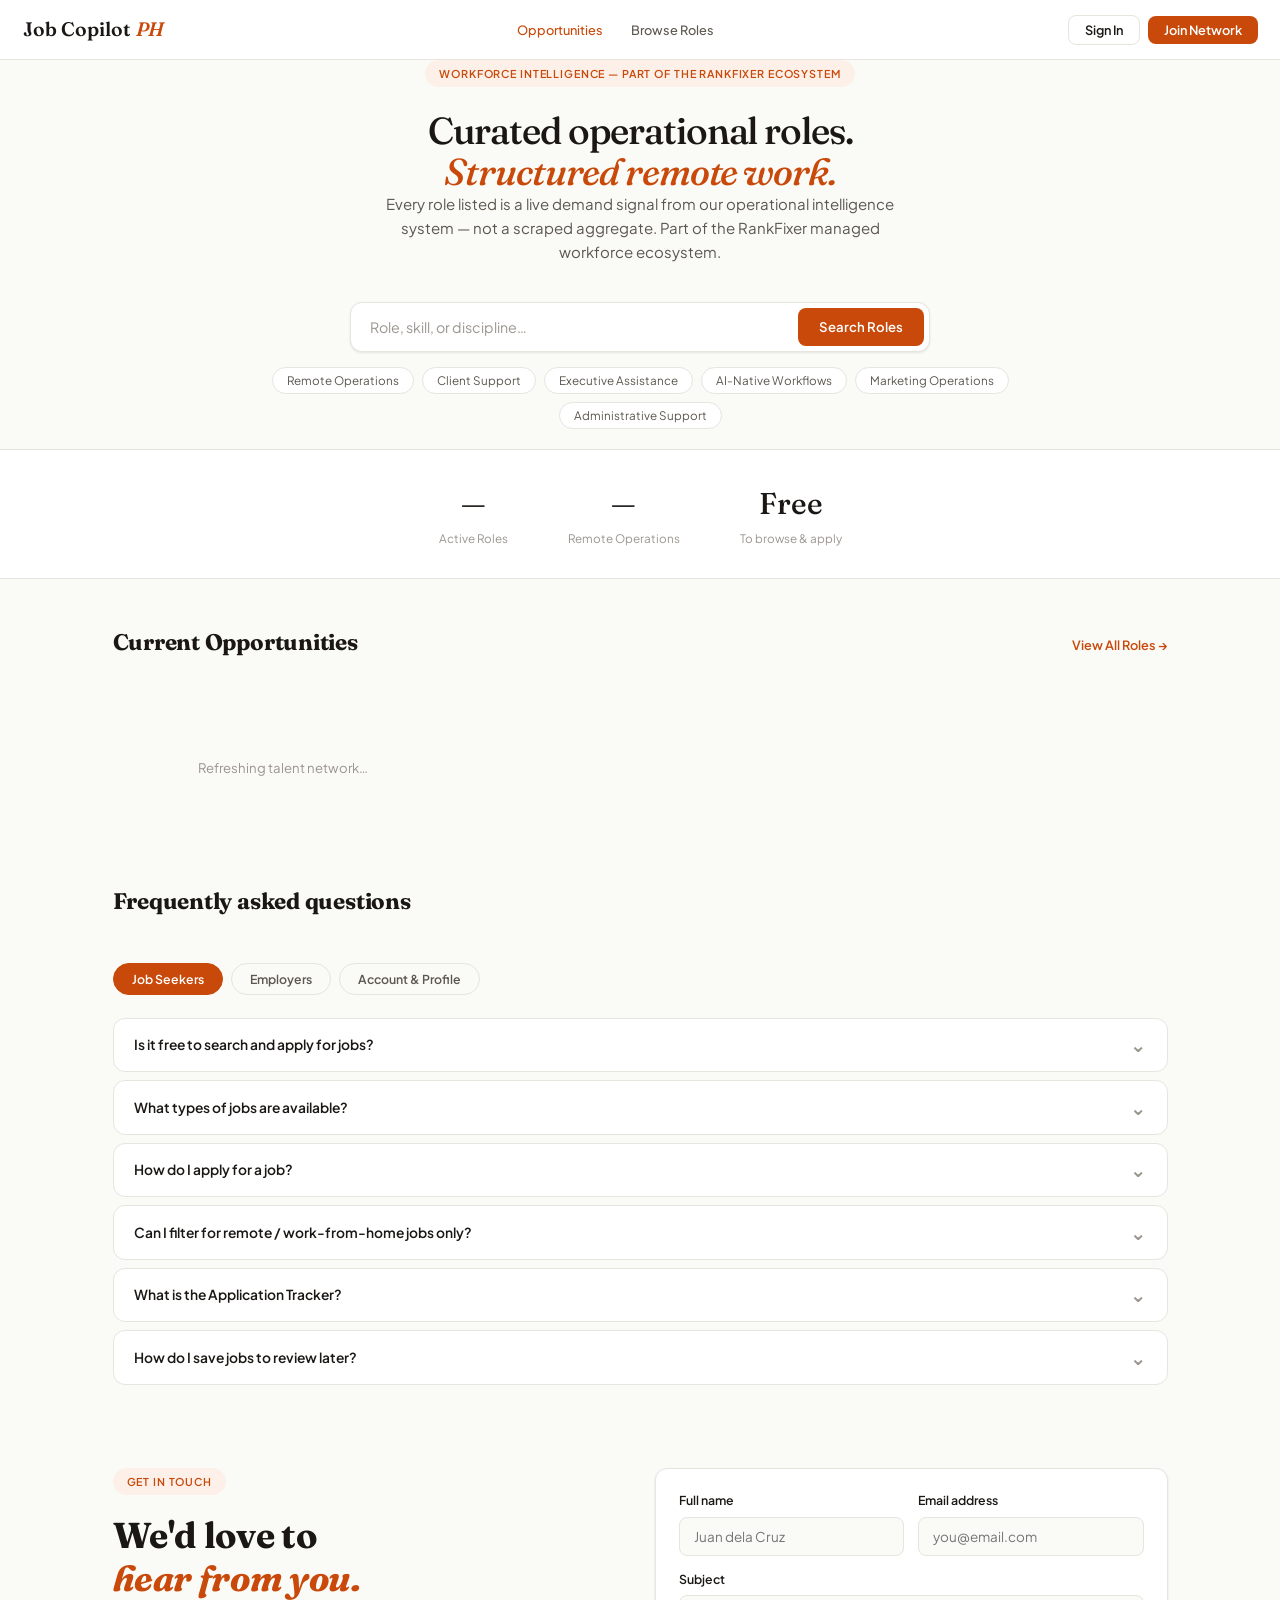
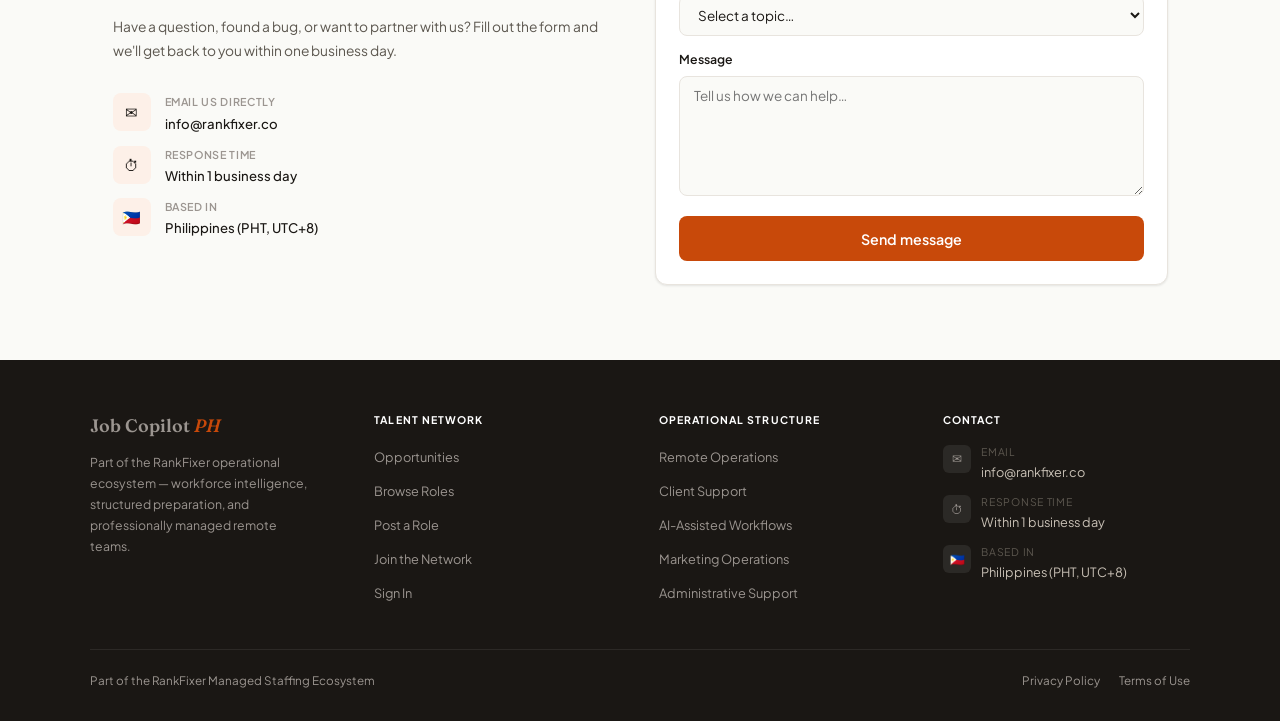
==== commit 360081f1: "Python clean: complete repositioning with UTF-8 preserved" ====
--- a/index.html
+++ b/index.html
@@ -3,11 +3,11 @@
 <head>
 <meta charset="UTF-8" />
 <meta name="viewport" content="width=device-width, initial-scale=1.0" />
-<title>Job Copilot PH — Find Work in the Philippines | 3,500+ Jobs</title>
-<meta name="description" content="Browse 3,500+ verified job openings in the Philippines. BPO, tech, remote, virtual assistant, and more. Free to search and apply. New jobs added daily.">
-<meta property="og:title" content="Job Copilot PH — Find Work in the Philippines">
-<meta property="og:description" content="Browse 3,500+ verified job openings in the Philippines. Free to search and apply.">
-<meta property="og:url" content="https://jobcopilotph.vercel.app">
+<title>Job Copilot PH — Operational Workforce Platform | RankFixer Ecosystem</title>
+<meta name="description" content="A structured operational workforce platform connecting vetted Philippine talent with remote-ready employers. Part of the RankFixer managed staffing ecosystem.">
+<meta property="og:title" content="Job Copilot PH — Operational Workforce Platform">
+<meta property="og:description" content="Structured operational workforce platform. Part of the RankFixer managed staffing ecosystem.">
+<meta property="og:url" content="https://jobs.rankfixer.co">
 <meta property="og:type" content="website">
 <link rel="icon" type="image/svg+xml" href="/favicon.svg">
 <link rel="preconnect" href="https://fonts.googleapis.com" />
@@ -52,7 +52,7 @@
   <div class="modal">
     <button class="modal-x" onclick="closeModal()">✕</button>
     <h2 id="m-title">Welcome back.</h2>
-    <p class="modal-sub" id="m-sub">Don't have an account? <span onclick="switchMode()">Sign up free</span></p>
+    <p class="modal-sub" id="m-sub">No account yet? <span onclick="switchMode()">Create one</span></p>
     <div id="m-name-wrap" style="display:none">
       <div class="f-field"><label class="f-label">Full Name</label><input class="f-input" id="m-name" placeholder="Juan dela Cruz" /></div>
       <div class="f-field"><label class="f-label">I am a</label>
@@ -71,18 +71,18 @@
 
 <!-- NAV -->
 <nav>
-  <div class="nav-logo" onclick="go('home')">PH<span>Jobs</span></div>
+  <div class="nav-logo" onclick="go('home')">Job Copilot <span>PH</span></div>
   <div class="nav-links">
-    <button class="nav-btn" id="nav-home"     onclick="go('home')">Home</button>
-    <button class="nav-btn" id="nav-search"   onclick="go('search')">Browse Jobs</button>
+    <button class="nav-btn" id="nav-home"     onclick="go('home')">Opportunities</button>
+    <button class="nav-btn" id="nav-search"   onclick="go('search')">Browse Roles</button>
     <button class="nav-btn" id="nav-saved"    onclick="go('saved')"    style="display:none">Saved</button>
     <button class="nav-btn" id="nav-tracker"  onclick="go('tracker')"  style="display:none">Tracker</button>
-    <button class="nav-btn" id="nav-employer" onclick="go('employer')" style="display:none">Post a Job</button>
+    <button class="nav-btn" id="nav-employer" onclick="go('employer')" style="display:none">Post a Role</button>
     <button class="nav-btn" id="nav-admin"    onclick="go('admin')"    style="display:none">Admin</button>
   </div>
   <div class="nav-auth" id="nav-auth">
     <button class="nav-signin" onclick="openModal('login')">Sign In</button>
-    <button class="nav-signup" onclick="openModal('register')">Sign Up</button>
+    <button class="nav-signup" onclick="openModal('register')">Join Network</button>
   </div>
 </nav>
 
@@ -261,7 +261,7 @@
             <div class="contact-meta-icon">✉</div>
             <div>
               <div class="contact-meta-label">Email us directly</div>
-              <div class="contact-meta-val">hello@jobcopilotph.com</div>
+              <div class="contact-meta-val">info@rankfixer.co</div>
             </div>
           </div>
           <div class="contact-meta-item">
@@ -335,31 +335,31 @@
 
         <!-- Brand -->
         <div class="footer-brand">
-          <div class="nav-logo" onclick="go('home')" style="cursor:pointer">PH<span>Jobs</span></div>
-          <p class="footer-tagline">Your go-to job board for finding work in the Philippines — BPO, tech, remote, and more. Free to search and apply.</p>
+          <div class="nav-logo" onclick="go('home')" style="cursor:pointer">Job Copilot <span>PH</span></div>
+          <p class="footer-tagline">Part of the RankFixer operational ecosystem — workforce intelligence, structured preparation, and professionally managed remote teams.</p>
         </div>
 
         <!-- Quick links -->
         <div>
-          <div class="footer-col-title">Quick Links</div>
+          <div class="footer-col-title">Talent Network</div>
           <ul class="footer-links">
-            <li><button onclick="go('home')">Home</button></li>
-            <li><button onclick="go('search')">Browse Jobs</button></li>
-            <li><button onclick="go('employer')">Post a Job</button></li>
-            <li><button onclick="openModal('register')">Create Account</button></li>
+            <li><button onclick="go('home')">Opportunities</button></li>
+            <li><button onclick="go('search')">Browse Roles</button></li>
+            <li><button onclick="go('employer')">Post a Role</button></li>
+            <li><button onclick="openModal('register')">Join the Network</button></li>
             <li><button onclick="openModal('login')">Sign In</button></li>
           </ul>
         </div>
 
         <!-- Job categories -->
         <div>
-          <div class="footer-col-title">Browse by Category</div>
+          <div class="footer-col-title">Operational Structure</div>
           <ul class="footer-links">
-            <li><button onclick="qSearch('CSR')">CSR / BPO</button></li>
-            <li><button onclick="qSearch('Virtual Assistant')">Virtual Assistant</button></li>
-            <li><button onclick="qSearch('Remote')">Remote / WFH</button></li>
-            <li><button onclick="qSearch('Developer')">Developer</button></li>
-            <li><button onclick="qSearch('Data Entry')">Data Entry</button></li>
+            <li><button onclick="qSearch('Remote Operations')">Remote Operations</button></li>
+            <li><button onclick="qSearch('Client Support')">Client Support</button></li>
+            <li><button onclick="qSearch('AI-Assisted Workflows')">AI-Assisted Workflows</button></li>
+            <li><button onclick="qSearch('Marketing Operations')">Marketing Operations</button></li>
+            <li><button onclick="qSearch('Administrative Support')">Administrative Support</button></li>
           </ul>
         </div>
 
@@ -370,7 +370,7 @@
             <div class="footer-contact-icon">✉</div>
             <div>
               <div class="footer-contact-label">Email</div>
-              <div class="footer-contact-val">hello@jobcopilotph.com</div>
+              <div class="footer-contact-val">info@rankfixer.co</div>
             </div>
           </div>
           <div class="footer-contact-item">
@@ -393,7 +393,7 @@
 
       <!-- Bottom bar -->
       <div class="footer-bottom">
-        <span class="footer-copy">© 2025 Job Copilot PH. All rights reserved.</span>
+        <span class="footer-copy">Part of the RankFixer Managed Staffing Ecosystem</span>
         <div class="footer-legal">
           <a href="#">Privacy Policy</a>
           <a href="#">Terms of Use</a>
@@ -409,11 +409,11 @@
   <div class="search-page">
     <div class="toolbar">
       <div class="toolbar-wrap">
-        <input class="toolbar-input" id="s-kw" placeholder="Job title, skill, keyword…" oninput="fetchSug(this.value)" onkeydown="if(event.key==='Enter')doSearch()" style="width:100%" />
+        <input class="toolbar-input" id="s-kw" placeholder="Search operational roles…" oninput="fetchSug(this.value)" onkeydown="if(event.key==='Enter')doSearch()" style="width:100%" />
         <div class="suggest-drop" id="sug-box"></div>
       </div>
       <input class="toolbar-input" id="s-city" placeholder="City (e.g. Davao, Manila)" onkeydown="if(event.key==='Enter')doSearch()" style="max-width:180px" />
-      <label class="remote-label"><div class="toggle" id="rem-tog" onclick="togRem()"></div>Remote only</label>
+      <label class="remote-label"><div class="toggle" id="rem-tog" onclick="togRem()"></div>Remote Operations</label>
       <button class="toolbar-btn" onclick="doSearch()">Search</button>
     </div>
     <div class="results-meta" id="res-meta" style="display:none"><span id="res-count"></span></div>
@@ -467,7 +467,7 @@
         <div><label class="f-label">Mobile</label><input class="f-input" id="p-phone" placeholder="+63 9XX XXX XXXX" /></div>
       </div>
       <div class="f-row">
-        <div><label class="f-label">Looking for</label><input class="f-input" id="p-jobtitle" placeholder="Virtual Assistant, CSR…" /></div>
+        <div><label class="f-label">Target role / discipline</label><input class="f-input" id="p-jobtitle" placeholder="e.g. Executive Assistant, Marketing Operations…" /></div>
         <div><label class="f-label">Location</label><input class="f-input" id="p-location" placeholder="Davao City" /></div>
       </div>
       <div class="f-row">
@@ -573,15 +573,15 @@
         <h1>Hire great talent<br/><em style="font-style:italic;color:var(--accent)">in the Philippines.</em></h1>
         <p>Post jobs directly to thousands of active job seekers — BPO, tech, remote, and more. Free to start.</p>
       </div>
-      <button class="emp-cta" onclick="togglePostForm()">+ Post a Job</button>
+      <button class="emp-cta" onclick="togglePostForm()">+ Post a Role</button>
     </div>
     <div class="emp-stats">
-      <div class="emp-stat"><span class="emp-stat-num" id="emp-total">—</span><div class="emp-stat-label">Active job seekers</div></div>
-      <div class="emp-stat"><span class="emp-stat-num" id="emp-remote">—</span><div class="emp-stat-label">Remote seekers</div></div>
-      <div class="emp-stat"><span class="emp-stat-num">Free</span><div class="emp-stat-label">To post</div></div>
+      <div class="emp-stat"><span class="emp-stat-num" id="emp-total">—</span><div class="emp-stat-label">Active candidates</div></div>
+      <div class="emp-stat"><span class="emp-stat-num" id="emp-remote">—</span><div class="emp-stat-label">Remote-ready</div></div>
+      <div class="emp-stat"><span class="emp-stat-num">Direct</span><div class="emp-stat-label">No intermediaries</div></div>
     </div>
     <div class="post-form" id="post-form" style="display:none">
-      <h3 style="font-family:var(--font-d);font-size:1.3rem;font-weight:500;margin-bottom:1.5rem">Post a New Job</h3>
+      <h3 style="font-family:var(--font-d);font-size:1.3rem;font-weight:500;margin-bottom:1.5rem">Post a New Role</h3>
       <div class="form-grid">
         <div><label class="f-label">Job Title *</label><input class="f-input" id="pj-title" placeholder="e.g. Virtual Assistant" /></div>
         <div><label class="f-label">Company *</label><input class="f-input" id="pj-company" placeholder="Your company name" /></div>
@@ -693,7 +693,7 @@
       +'</div></div>';
   } else {
     $('nav-auth').innerHTML='<button class="nav-signin" onclick="openModal(\'login\')">Sign In</button>'
-      +'<button class="nav-signup" onclick="openModal(\'register\')">Sign Up</button>';
+      +'<button class="nav-signup" onclick="openModal(\'register\')">Join Network</button>';
   }
   $('nav-saved').style.display    = a?'':'none';
   $('nav-tracker').style.display  = a?'':'none';
@@ -741,9 +741,9 @@
 function renderModal(){
   var isL=modalMode==='login';
   $('m-title').textContent=isL?'Welcome back.':'Create account.';
-  $('m-sub').innerHTML=isL?'Don\'t have an account? <span onclick="switchMode()">Sign up free</span>':'Already have an account? <span onclick="switchMode()">Sign in</span>';
+  $('m-sub').innerHTML=isL?'No account yet? <span onclick="switchMode()">Create one</span>':'Already have an account? <span onclick="switchMode()">Sign in</span>';
   $('m-name-wrap').style.display=isL?'none':'block';
-  $('m-submit').textContent=isL?'Sign In':'Create Account';
+  $('m-submit').textContent=isL?'Sign In':'Join the Network';
   $('m-error').classList.remove('show');
 }
 async function submitAuth(){
@@ -764,7 +764,7 @@
     tok=res.data.session.access_token; CU=res.data.user;
     localStorage.setItem('_jc_tok',tok);
     localStorage.setItem('_jc_user',JSON.stringify(CU));
-    closeModal(); updateNav(); toast('Welcome! 👋'); loadSavedIds();
+    closeModal(); updateNav(); toast('Welcome back.'); loadSavedIds();
   } catch(e){ err.textContent=e.message; err.classList.add('show'); }
   finally{ $('m-submit').disabled=false; renderModal(); }
 }
@@ -780,8 +780,8 @@
     var s=await api('/api/stats');
     if(s.success){ $('stat-total').textContent=(s.data.totalJobs||0).toLocaleString(); $('stat-remote').textContent=(s.data.remoteJobs||0).toLocaleString(); }
     var j=await api('/api/jobs?limit=6');
-    $('home-jobs').innerHTML=(j.success&&j.data.length)?j.data.map(jobCardHtml).join(''):'<div class="empty"><div class="empty-icon">🔍</div><h3>No jobs yet</h3></div>';
-  } catch(e){ $('home-jobs').innerHTML='<div class="empty"><p>Could not load jobs.</p></div>'; }
+    $('home-jobs').innerHTML=(j.success&&j.data.length)?j.data.map(jobCardHtml).join(''):'<div class="empty"><div class="empty-icon">🔍</div><h3>Talent network syncing</h3></div>';
+  } catch(e){ $('home-jobs').innerHTML='<div class="empty"><p>Refreshing talent network…</p></div>'; }
 }
 function heroSearch(){ $('s-kw').value=$('h-kw').value.trim(); go('search'); }
 function qSearch(kw){ $('s-kw').value=kw; go('search'); }
@@ -798,9 +798,9 @@
     +(isR?'<span class="tag remote">🏠 Remote</span>':'')
     +(j.employment_type?'<span class="tag">'+esc(j.employment_type)+'</span>':'')
     +(sal?'<span class="tag salary">'+sal+'</span>':'')
-    +(isN?'<span class="tag new-tag">New</span>':'')
+    
     +'</div>'
-    +'<div class="card-footer"><span>'+esc(j.source&&j.source.name?j.source.name:'Job Board')+'</span><span>'+ago(j.posted_at)+'</span></div>'
+    +'<div class="card-footer"><span>'+esc(j.source&&j.source.name?j.source.name:'Operational Role')+'</span><span>'+ago(j.posted_at)+'</span></div>'
     +'</div>';
 }
 
@@ -817,10 +817,10 @@
   var p=new URLSearchParams({page:1,limit:15});
   if(kw) p.set('keyword',kw); if(city) p.set('city',city); if(remOnly) p.set('remote','true');
   var d=await api('/api/jobs?'+p);
-  if(!d.success){ con.innerHTML='<div class="empty"><p>Could not load jobs.</p></div>'; return; }
+  if(!d.success){ con.innerHTML='<div class="empty"><p>Refreshing talent network…</p></div>'; return; }
   totPages=d.totalPages||1;
   if(meta){ meta.style.display='flex'; $('res-count').innerHTML='Showing <strong>'+d.data.length+'</strong> of <strong>'+(d.total||0).toLocaleString()+'</strong>'+(kw?' for "<strong>'+esc(kw)+'</strong>"':''); }
-  con.innerHTML=d.data.length?'<div class="jobs-list">'+d.data.map(listCardHtml).join('')+'</div>':'<div class="empty"><div class="empty-icon">🔍</div><h3>No jobs found</h3><p>Try different keywords.</p></div>';
+  con.innerHTML=d.data.length?'<div class="jobs-list">'+d.data.map(listCardHtml).join('')+'</div>':'<div class="empty"><div class="empty-icon">🔍</div><h3>No matching roles</h3><p>Try adjusting your search.</p></div>';
   renderPg();
 }
 async function loadJobsPage(pg){
@@ -833,7 +833,7 @@
   if(!d.success) return;
   totPages=d.totalPages||1;
   $('res-count').innerHTML='Showing <strong>'+d.data.length+'</strong> of <strong>'+(d.total||0).toLocaleString()+'</strong>'+(kw?' for "<strong>'+esc(kw)+'</strong>"':'');
-  $('jobs-con').innerHTML=d.data.length?'<div class="jobs-list">'+d.data.map(listCardHtml).join('')+'</div>':'<div class="empty"><h3>No jobs found</h3></div>';
+  $('jobs-con').innerHTML=d.data.length?'<div class="jobs-list">'+d.data.map(listCardHtml).join('')+'</div>':'<div class="empty"><h3>No matching roles</h3></div>';
   renderPg(); window.scrollTo(0,0);
 }
 function listCardHtml(j){
@@ -844,7 +844,7 @@
     +'<div class="list-body">'
     +'<div class="list-title">'+esc(j.title)+'</div>'
     +'<div class="list-company">'+esc(j.company||'Company')+(j.city?' · '+esc(j.city):'')+'</div>'
-    +'<div class="tags" style="margin-top:6px">'+(isR?'<span class="tag remote">Remote</span>':'')+(j.employment_type?'<span class="tag">'+esc(j.employment_type)+'</span>':'')+(sal?'<span class="tag salary">'+sal+'</span>':'')+'</div>'
+    +'<div class="tags" style="margin-top:6px">'+(isR?'<span class="tag remote">Remote Operations</span>':'')+(j.employment_type?'<span class="tag">'+esc(j.employment_type)+'</span>':'')+(sal?'<span class="tag salary">'+sal+'</span>':'')+'</div>'
     +(j.snippet?'<div class="list-snippet">'+esc(j.snippet)+'</div>':'')
     +'</div>'
     +'<div class="list-right"><span>'+ago(j.posted_at)+'</span>'
@@ -889,7 +889,7 @@
   prevPage=from||'search'; go('detail');
   $('detail-con').innerHTML='<div class="loading"><div class="spinner"></div></div>';
   var d=await api('/api/jobs/'+id);
-  if(!d.success){ $('detail-con').innerHTML='<div class="empty"><p>Job not found.</p></div>'; return; }
+  if(!d.success){ $('detail-con').innerHTML='<div class="empty"><p>Role not found.</p></div>'; return; }
   $('detail-con').innerHTML=detailHtml(d.data);
   injectJobSchema(d.data);  // ADD THIS LINE
 
@@ -975,13 +975,13 @@
 async function togSave(id,btn){
   if(!CU){ openModal('login'); return; }
   var sv=!savedIds[id];
-  if(sv){ await api('/api/saved/'+id,{method:'POST'},true); savedIds[id]=true; btn.textContent='♥ Saved'; btn.classList.add('saved'); toast('Job saved!'); }
+  if(sv){ await api('/api/saved/'+id,{method:'POST'},true); savedIds[id]=true; btn.textContent='♥ Saved'; btn.classList.add('saved'); toast('Role saved!'); }
   else{ await api('/api/saved/'+id,{method:'DELETE'},true); delete savedIds[id]; btn.textContent='♡ Save'; btn.classList.remove('saved'); toast('Removed.'); }
 }
 async function togSaveDetail(id,btn){
   if(!CU){ openModal('login'); return; }
   var sv=!savedIds[id];
-  if(sv){ await api('/api/saved/'+id,{method:'POST'},true); savedIds[id]=true; btn.textContent='♥ Saved'; btn.classList.add('active'); toast('Job saved!'); }
+  if(sv){ await api('/api/saved/'+id,{method:'POST'},true); savedIds[id]=true; btn.textContent='♥ Saved'; btn.classList.add('active'); toast('Role saved!'); }
   else{ await api('/api/saved/'+id,{method:'DELETE'},true); delete savedIds[id]; btn.textContent='♡ Save Job'; btn.classList.remove('active'); toast('Removed.'); }
 }
 async function trackApp(id){
@@ -992,7 +992,7 @@
 
 // ── SAVED PAGE ──
 async function loadSaved(){
-  if(!CU){ $('saved-con').innerHTML='<div class="empty"><div class="empty-icon">🔖</div><h3>Sign in to see saved jobs</h3><p><button class="search-btn" style="display:inline-block;margin-top:1rem" onclick="openModal(\'login\')">Sign In</button></p></div>'; return; }
+  if(!CU){ $('saved-con').innerHTML='<div class="empty"><div class="empty-icon">🔖</div><h3>Sign in to see saved roles</h3><p><button class="search-btn" style="display:inline-block;margin-top:1rem" onclick="openModal(\'login\')">Sign In</button></p></div>'; return; }
   $('saved-con').innerHTML='<div class="loading"><div class="spinner"></div></div>';
   var d=await api('/api/saved',{},true);
   if(d.success&&d.data&&d.data.length){
@@ -1001,7 +1001,7 @@
       return jobCardHtml(j);
     }).join('')+'</div>';
   } else {
-    $('saved-con').innerHTML='<div class="empty"><div class="empty-icon">🔖</div><h3>No saved jobs</h3><p>Browse jobs and tap Save to add them here.</p></div>';
+    $('saved-con').innerHTML='<div class="empty"><div class="empty-icon">🔖</div><h3>No saved roles</h3><p>Browse roles and tap Save to add them here.</p></div>';
   }
 }
 
@@ -1288,8 +1288,8 @@
   if(adminLoaded) return; adminLoaded=true;
   var stats=await api('/api/stats');
   if(stats.success){
-    $('adm-stats').innerHTML='<div class="admin-stat hl"><span class="admin-stat-num">'+(stats.data.totalJobs||0).toLocaleString()+'</span><div class="admin-stat-label">Active jobs</div></div>'
-      +'<div class="admin-stat"><span class="admin-stat-num">'+(stats.data.remoteJobs||0).toLocaleString()+'</span><div class="admin-stat-label">Remote jobs</div></div>'
+    $('adm-stats').innerHTML='<div class="admin-stat hl"><span class="admin-stat-num">'+(stats.data.totalJobs||0).toLocaleString()+'</span><div class="admin-stat-label">Active roles</div></div>'
+      +'<div class="admin-stat"><span class="admin-stat-num">'+(stats.data.remoteJobs||0).toLocaleString()+'</span><div class="admin-stat-label">Remote operations</div></div>'
       +'<div class="admin-stat"><span class="admin-stat-num">'+Math.round(((stats.data.remoteJobs||0)/(stats.data.totalJobs||1))*100)+'%</span><div class="admin-stat-label">Remote ratio</div></div>';
   }
   var sources=await api('/api/sources');
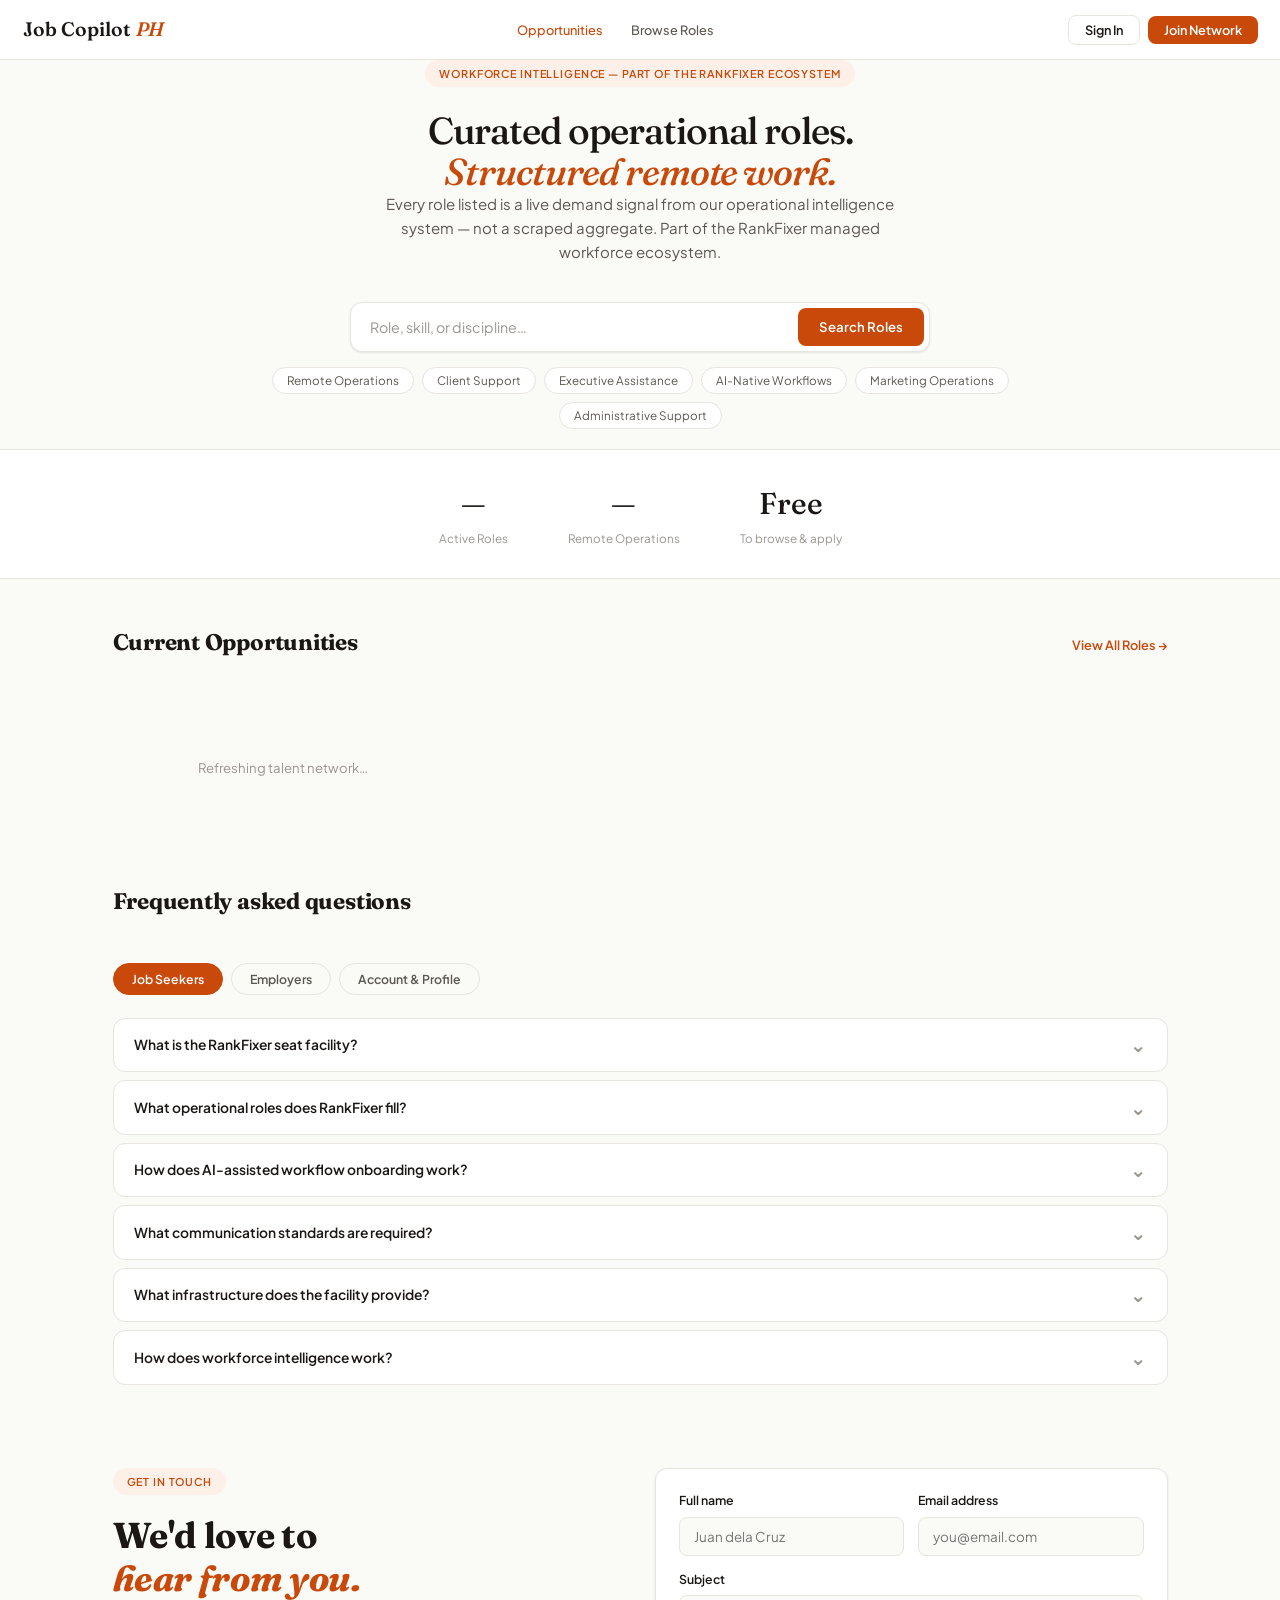
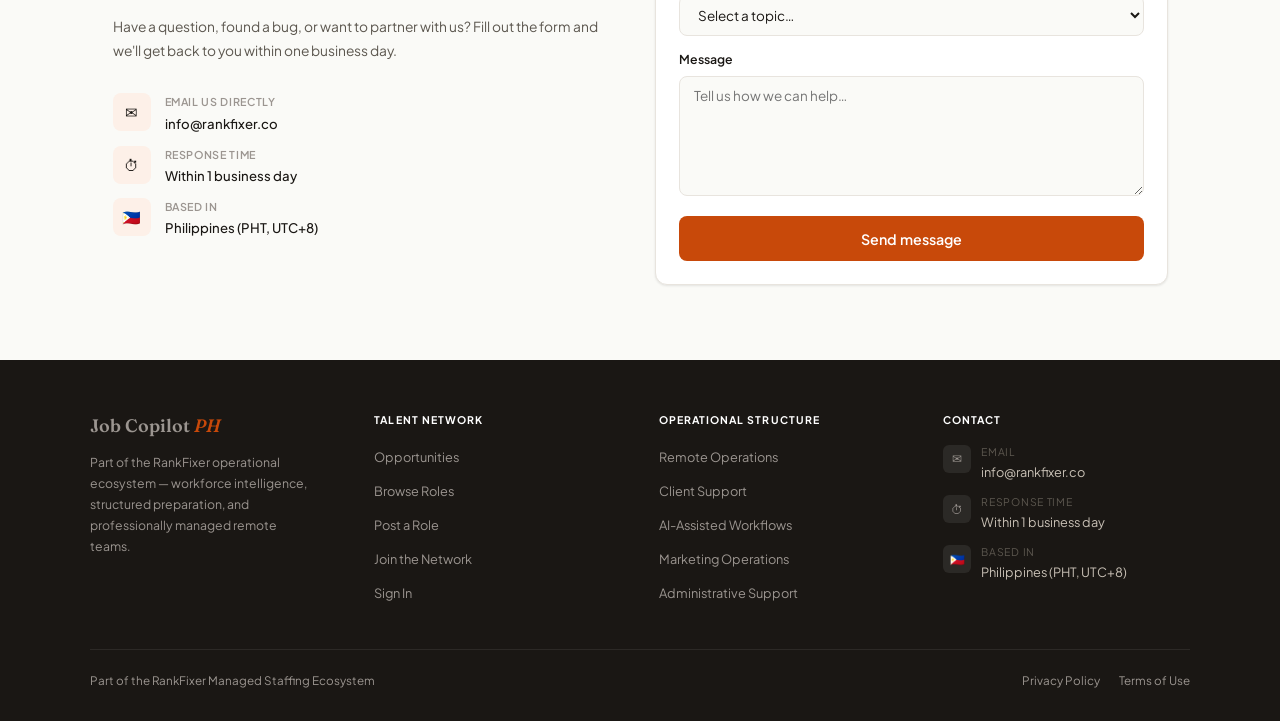
==== commit 830d2c34: "Update all FAQ sections: Job Seekers, Employers, Account with operational language" ====
--- a/index.html
+++ b/index.html
@@ -131,45 +131,45 @@
         <div class="faq-group" id="faq-seekers">
           <div class="faq-item">
             <button class="faq-q" onclick="faqToggle(this)">
-              <span>Is it free to search and apply for jobs?</span>
+              <span>What is the RankFixer seat facility?</span>
               <span class="faq-chevron">&#8964;</span>
             </button>
-            <div class="faq-a">Yes — browsing listings and applying is completely free for job seekers. No hidden fees, no subscriptions, and no pay-to-apply gates. Just create a free account and start applying.</div>
+            <div class="faq-a">The RankFixer facility operates a 200-seat managed workspace in Bislig City, providing employer-clients with structured, infrastructure-ready remote teams. All candidates in our network are vetted and operationally prepared.</div>
           </div>
           <div class="faq-item">
             <button class="faq-q" onclick="faqToggle(this)">
-              <span>What types of jobs are available?</span>
+              <span>What operational roles does RankFixer fill?</span>
               <span class="faq-chevron">&#8964;</span>
             </button>
-            <div class="faq-a">Job Copilot PH lists over 3,500 verified openings across BPO / Customer Service, Virtual Assistant, Remote / Work-from-Home, Social Media Management, Software Development, and Data Entry. New listings are added every day.</div>
+            <div class="faq-a">RankFixer fills roles across Remote Operations, Client Support, Executive Assistance, AI-Native Workflows, Marketing Operations, and Administrative Support. All roles are tied to live demand signals from our operational intelligence system.</div>
           </div>
           <div class="faq-item">
             <button class="faq-q" onclick="faqToggle(this)">
-              <span>How do I apply for a job?</span>
+              <span>How does AI-assisted workflow onboarding work?</span>
               <span class="faq-chevron">&#8964;</span>
             </button>
             <div class="faq-a">Click any listing to view its full details, then hit Apply. If the employer provided an external application URL you'll be redirected there. Keeping your profile and resume up to date helps employers review you faster.</div>
           </div>
           <div class="faq-item">
             <button class="faq-q" onclick="faqToggle(this)">
-              <span>Can I filter for remote / work-from-home jobs only?</span>
+              <span>What communication standards are required?</span>
               <span class="faq-chevron">&#8964;</span>
             </button>
             <div class="faq-a">Yes. Use the "Remote only" toggle on the Browse Jobs page to instantly filter to WFH positions. You can also narrow results by job category, employment type, and salary range.</div>
           </div>
           <div class="faq-item">
             <button class="faq-q" onclick="faqToggle(this)">
-              <span>What is the Application Tracker?</span>
+              <span>What infrastructure does the facility provide?</span>
               <span class="faq-chevron">&#8964;</span>
             </button>
             <div class="faq-a">The Application Tracker lets you log and monitor every job you've applied to in one place — statuses, dates, notes — so you stay organised throughout your job search.</div>
           </div>
           <div class="faq-item">
             <button class="faq-q" onclick="faqToggle(this)">
-              <span>How do I save jobs to review later?</span>
+              <span>How does workforce intelligence work?</span>
               <span class="faq-chevron">&#8964;</span>
             </button>
-            <div class="faq-a">Click the bookmark icon on any listing while browsing. All saved jobs appear under the Saved tab in your account. You need to be signed in for this feature to work.</div>
+            <div class="faq-a">Our operational intelligence system tracks live role demand, candidate readiness signals, and placement velocity. This data informs how we source, screen, and match candidates to employer needs — reducing time-to-productivity significantly.</div>
           </div>
         </div>
 
@@ -177,38 +177,38 @@
         <div class="faq-group" id="faq-employers" style="display:none">
           <div class="faq-item">
             <button class="faq-q" onclick="faqToggle(this)">
-              <span>Is it free to post a job?</span>
+              <span>How does RankFixer differ from a traditional staffing agency?</span>
               <span class="faq-chevron">&#8964;</span>
             </button>
-            <div class="faq-a">Yes, posting a job is free to start. Create an employer account, fill in the details, and your listing goes live to thousands of active job seekers in the Philippines immediately.</div>
+            <div class="faq-a">RankFixer operates as a managed workforce partner, not a placement agency. We handle infrastructure, onboarding, communication standards, and ongoing operational oversight — so you get a functioning remote team, not just a hire.</div>
           </div>
           <div class="faq-item">
             <button class="faq-q" onclick="faqToggle(this)">
-              <span>What information do I need to post a job?</span>
+              <span>What does a managed remote team engagement look like?</span>
               <span class="faq-chevron">&#8964;</span>
             </button>
-            <div class="faq-a">You'll need a job title, company name, work setup (on-site, remote, or hybrid), employment type, and a job description. Salary range and an external application URL are optional but recommended.</div>
+            <div class="faq-a">Engagements begin with a role scoping call, followed by candidate shortlisting from our vetted pool. Selected candidates complete structured onboarding before going live. Ongoing support includes performance check-ins and operational adjustments.</div>
           </div>
           <div class="faq-item">
             <button class="faq-q" onclick="faqToggle(this)">
-              <span>Can I edit or remove a job posting after publishing?</span>
+              <span>Can I post a role directly through the platform?</span>
               <span class="faq-chevron">&#8964;</span>
             </button>
-            <div class="faq-a">Yes. Manage all your active listings from the Your Postings section in your employer dashboard. You can update details or delete a listing once the position has been filled.</div>
+            <div class="faq-a">Yes. Employer accounts can post roles directly through the dashboard. Postings go live to our active candidate network immediately and can be edited or removed at any time from your employer dashboard.</div>
           </div>
           <div class="faq-item">
             <button class="faq-q" onclick="faqToggle(this)">
-              <span>What types of candidates will I reach?</span>
+              <span>What types of employers does RankFixer work with?</span>
               <span class="faq-chevron">&#8964;</span>
             </button>
-            <div class="faq-a">Job Copilot PH focuses on the Philippine talent market — BPO, customer service, tech, virtual assistant, and administrative roles. A significant share of candidates are actively seeking remote and WFH opportunities.</div>
+            <div class="faq-a">RankFixer works with SMEs, agency operators, and growth-stage companies that need structured remote operational capacity — particularly in client services, marketing operations, administrative support, and AI-assisted workflows.</div>
           </div>
           <div class="faq-item">
             <button class="faq-q" onclick="faqToggle(this)">
-              <span>How do applicants apply through my listing?</span>
+              <span>What makes Philippine operational talent a strong fit?</span>
               <span class="faq-chevron">&#8964;</span>
             </button>
-            <div class="faq-a">Each listing has a unique shareable URL. If you provide an external application link, candidates are redirected there to complete their application — keeping you in full control of the hiring process.</div>
+            <div class="faq-a">Philippine professionals bring strong English proficiency, cultural alignment with Western work norms, and high adaptability to async workflows. Combined with the RankFixer infrastructure layer, you get reliable, scalable operational capacity.</div>
           </div>
         </div>
 
@@ -216,28 +216,28 @@
         <div class="faq-group" id="faq-account" style="display:none">
           <div class="faq-item">
             <button class="faq-q" onclick="faqToggle(this)">
-              <span>How do I create an account?</span>
+              <span>How do I join the RankFixer talent network?</span>
               <span class="faq-chevron">&#8964;</span>
             </button>
-            <div class="faq-a">Click Sign Up at the top of the page, choose Job Seeker or Employer / Recruiter, then enter your name, email, and password. It's free and takes under a minute.</div>
+            <div class="faq-a">Click Join Network at the top of the page, select your role (Candidate or Employer), and complete your profile. Candidates with complete profiles are prioritized in our active matching pool.</div>
           </div>
           <div class="faq-item">
             <button class="faq-q" onclick="faqToggle(this)">
-              <span>How do I set up my job seeker profile?</span>
+              <span>How do I build a strong candidate profile?</span>
               <span class="faq-chevron">&#8964;</span>
             </button>
-            <div class="faq-a">After signing in go to My Profile. You can add your professional identity, bio, skills with proficiency ratings, work experience, education, and upload your resume as a PDF. A complete profile helps employers find and evaluate you faster.</div>
+            <div class="faq-a">Go to My Profile and fill in your professional identity, target discipline, skills with proficiency ratings, work experience, and education. Upload your resume as a PDF. A complete profile surfaces you to relevant employer-clients in our network.</div>
           </div>
           <div class="faq-item">
             <button class="faq-q" onclick="faqToggle(this)">
-              <span>Can employers see my profile publicly?</span>
+              <span>Can employer-clients view my profile directly?</span>
               <span class="faq-chevron">&#8964;</span>
             </button>
-            <div class="faq-a">Yes — your profile has a public URL where employers can view your bio, skills, experience, education, and download your uploaded resume PDF. Changes you save appear on your public profile immediately.</div>
+            <div class="faq-a">Yes — your profile has a shareable public URL that employer-clients can access to review your skills, experience, and resume. Updates you save are reflected on your public profile immediately.</div>
           </div>
           <div class="faq-item">
             <button class="faq-q" onclick="faqToggle(this)">
-              <span>What work setup preferences can I set?</span>
+              <span>What availability options can I set?</span>
               <span class="faq-chevron">&#8964;</span>
             </button>
             <div class="faq-a">You can set your availability to Full Remote (Home-based), Hybrid, or On-site Only. This lets employers immediately see what arrangement you're open to, improving your match quality.</div>
